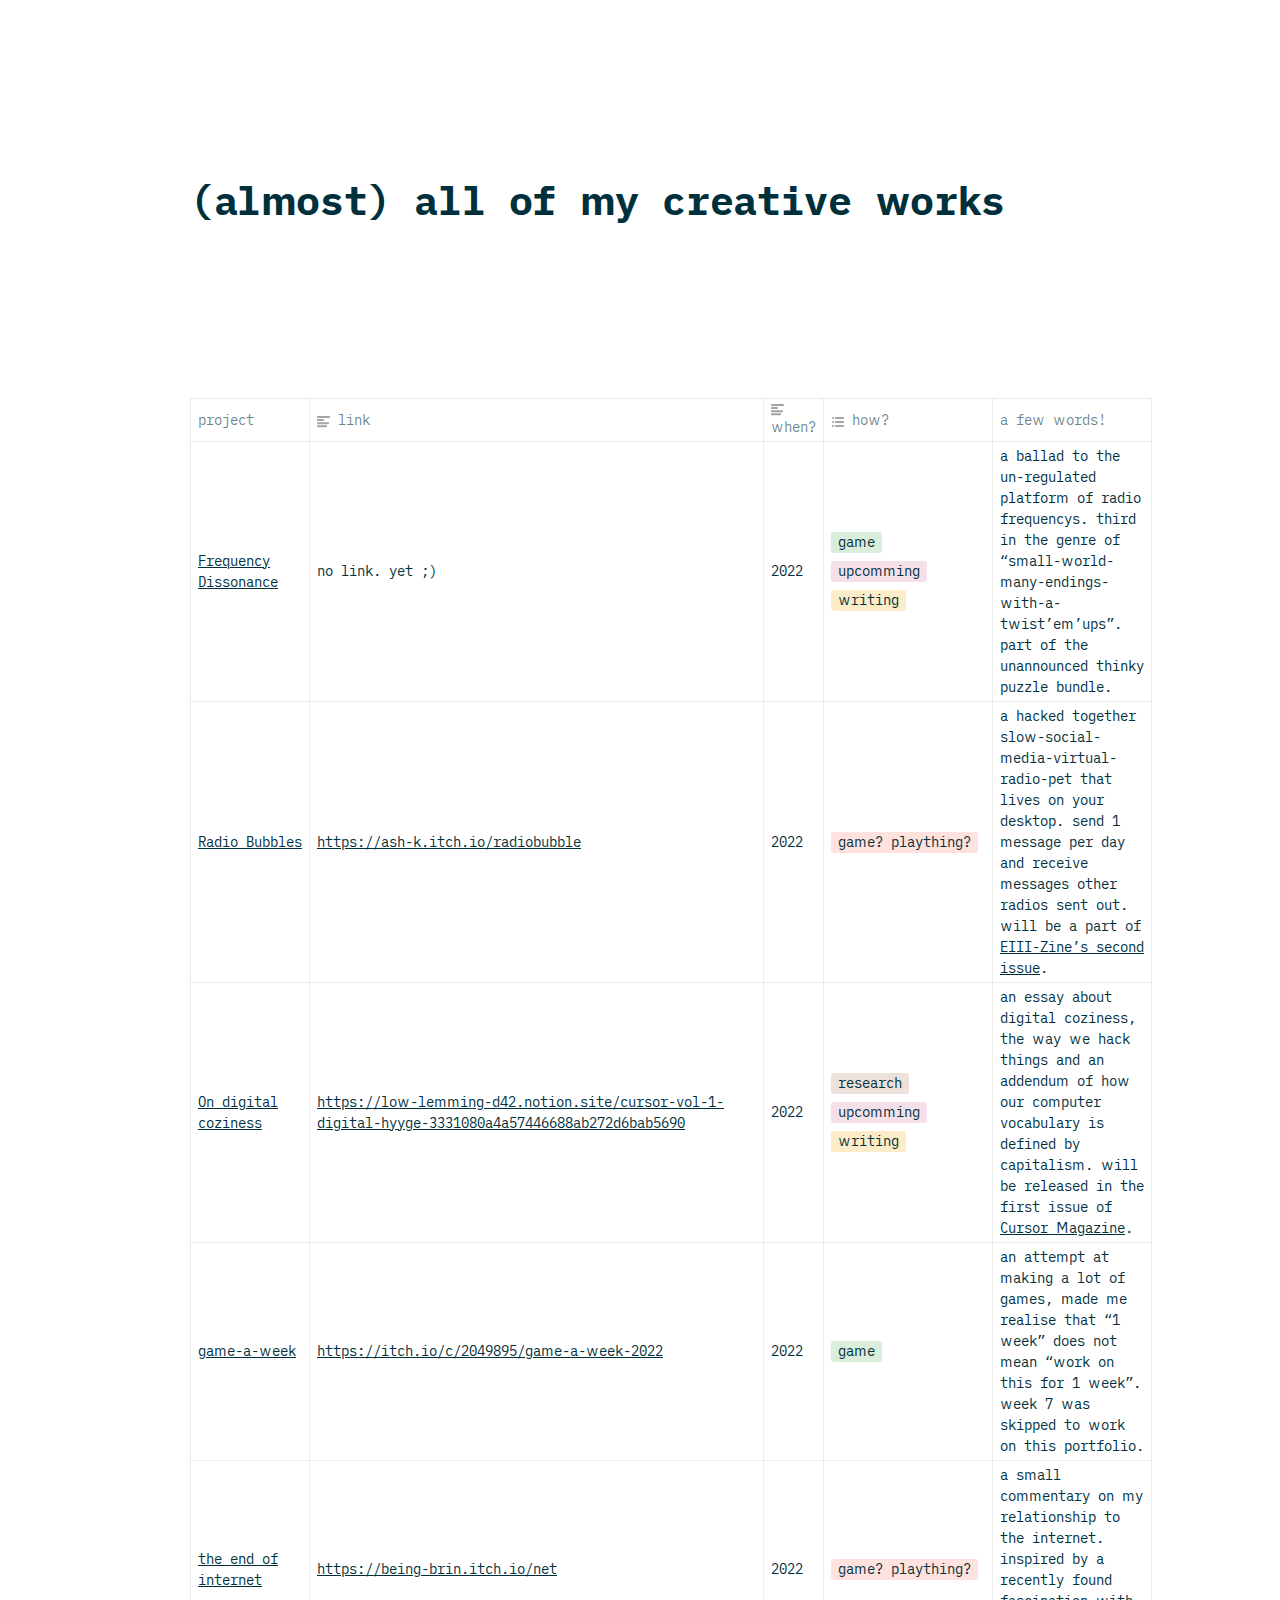
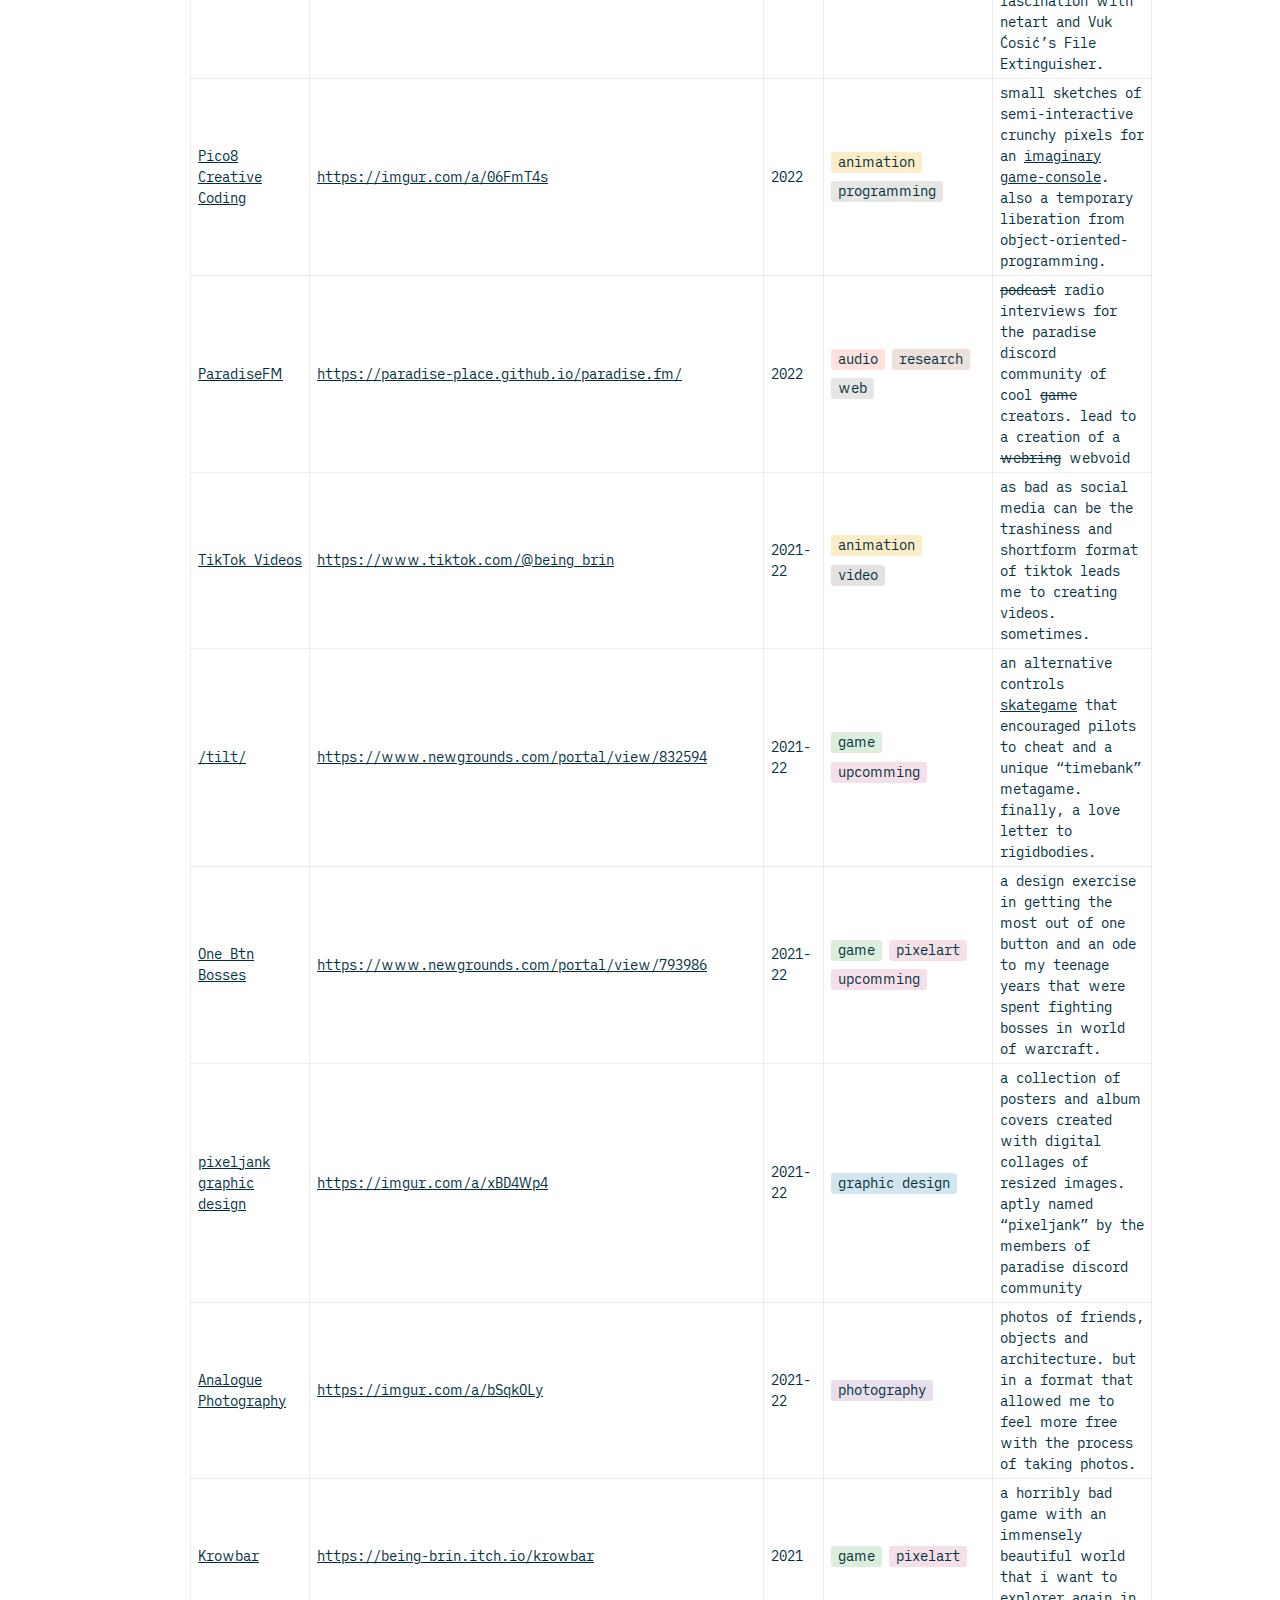
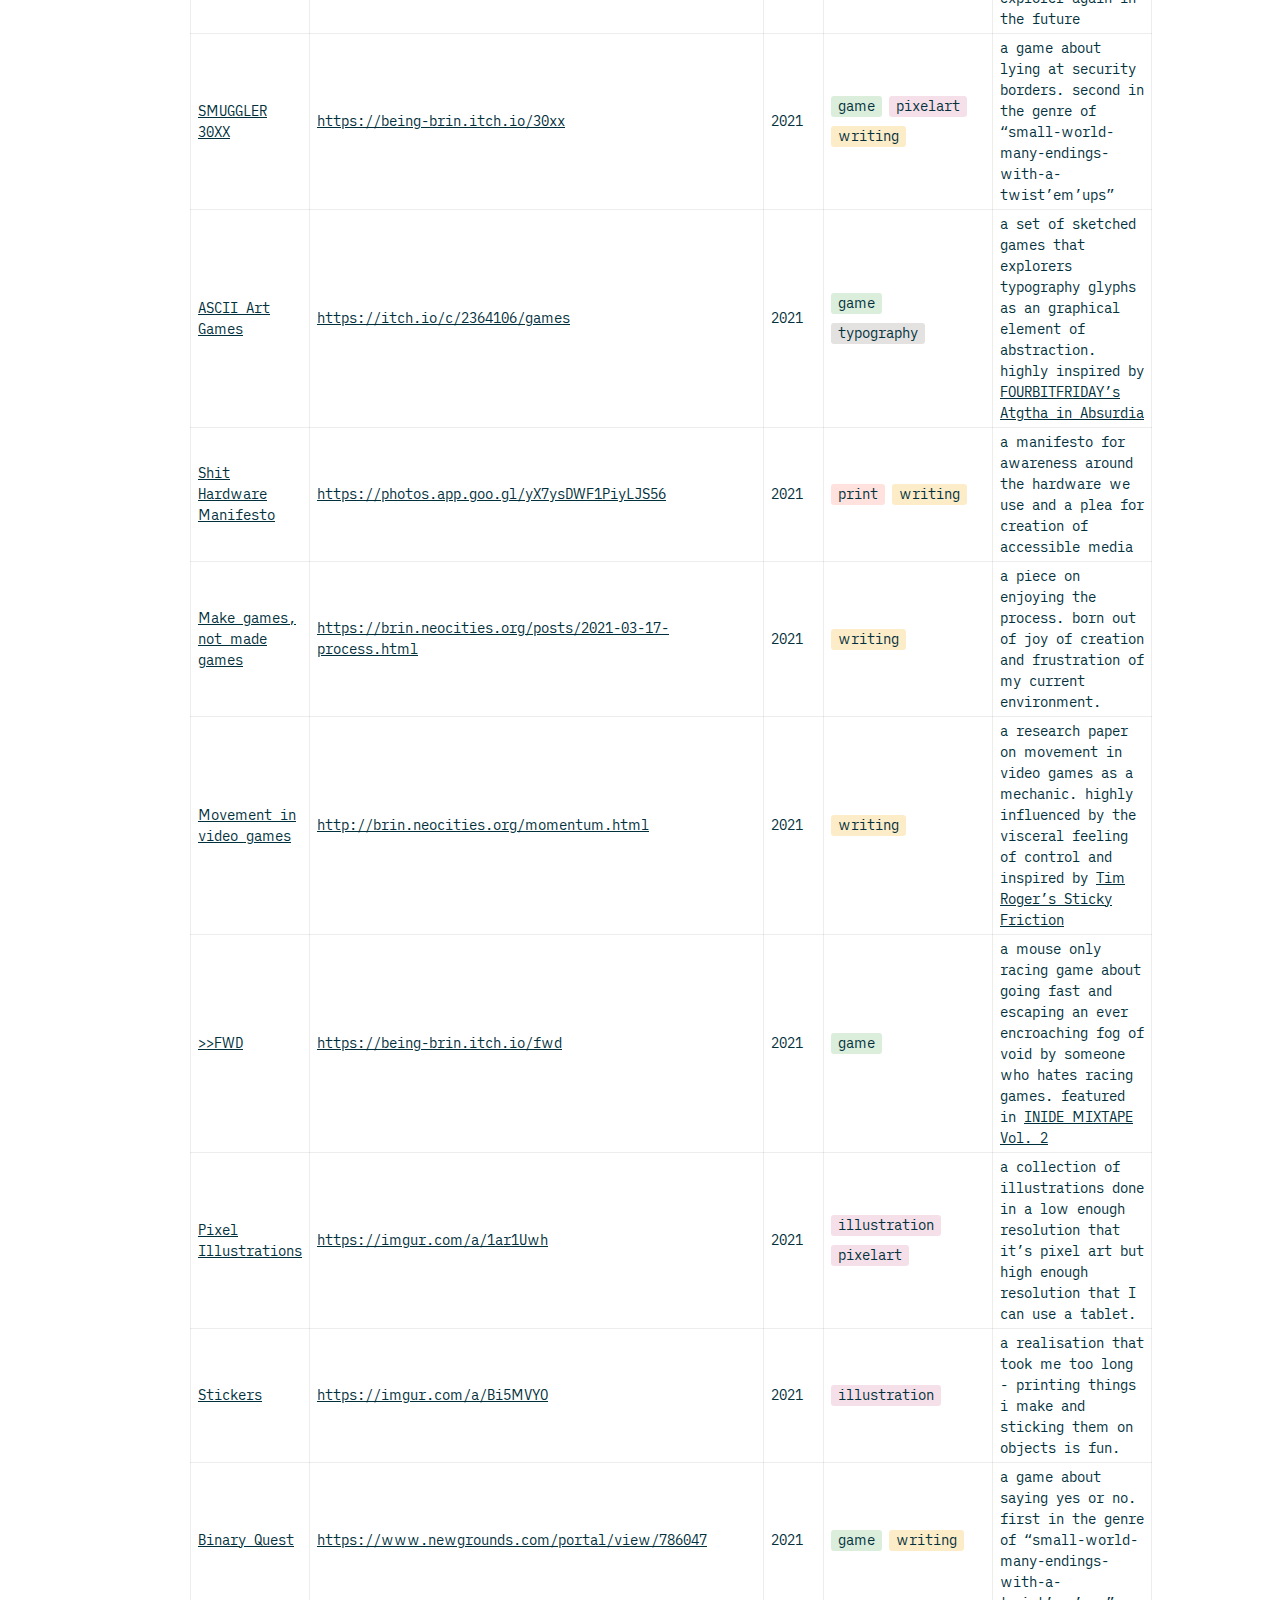
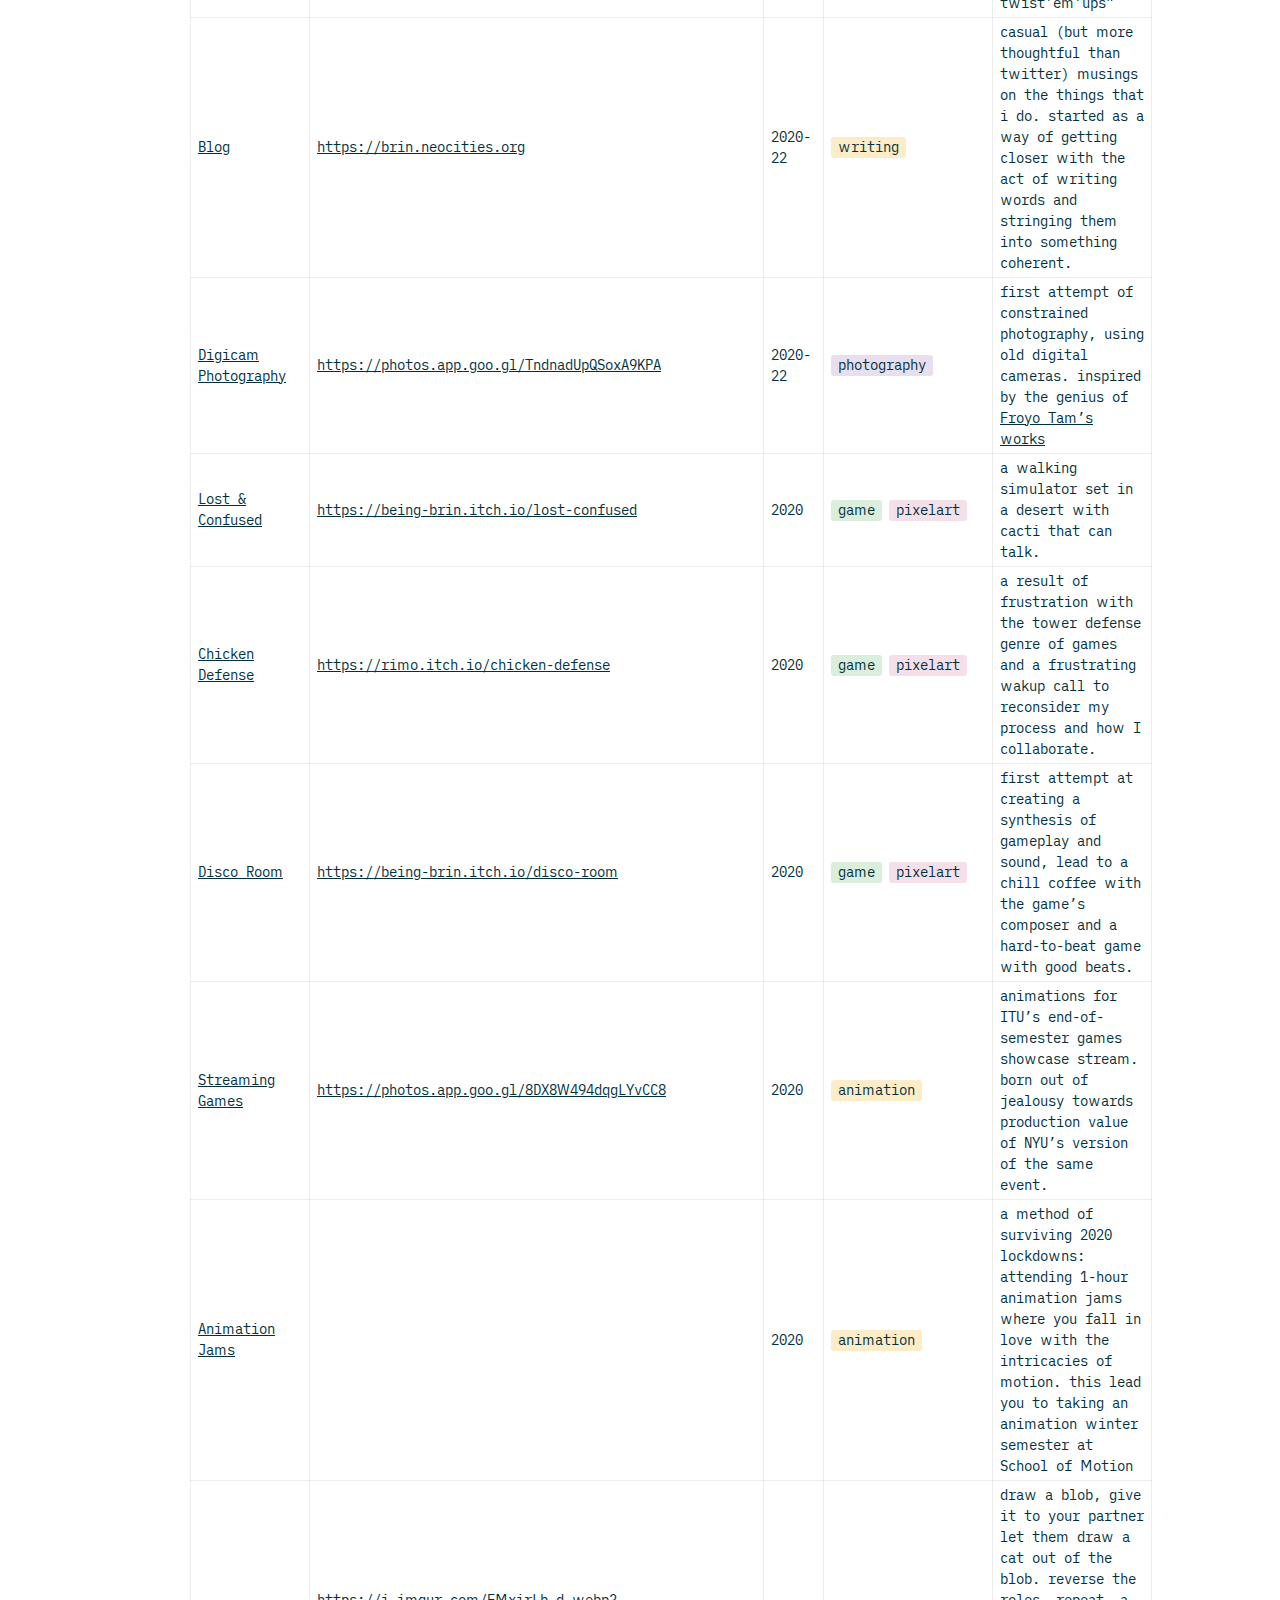
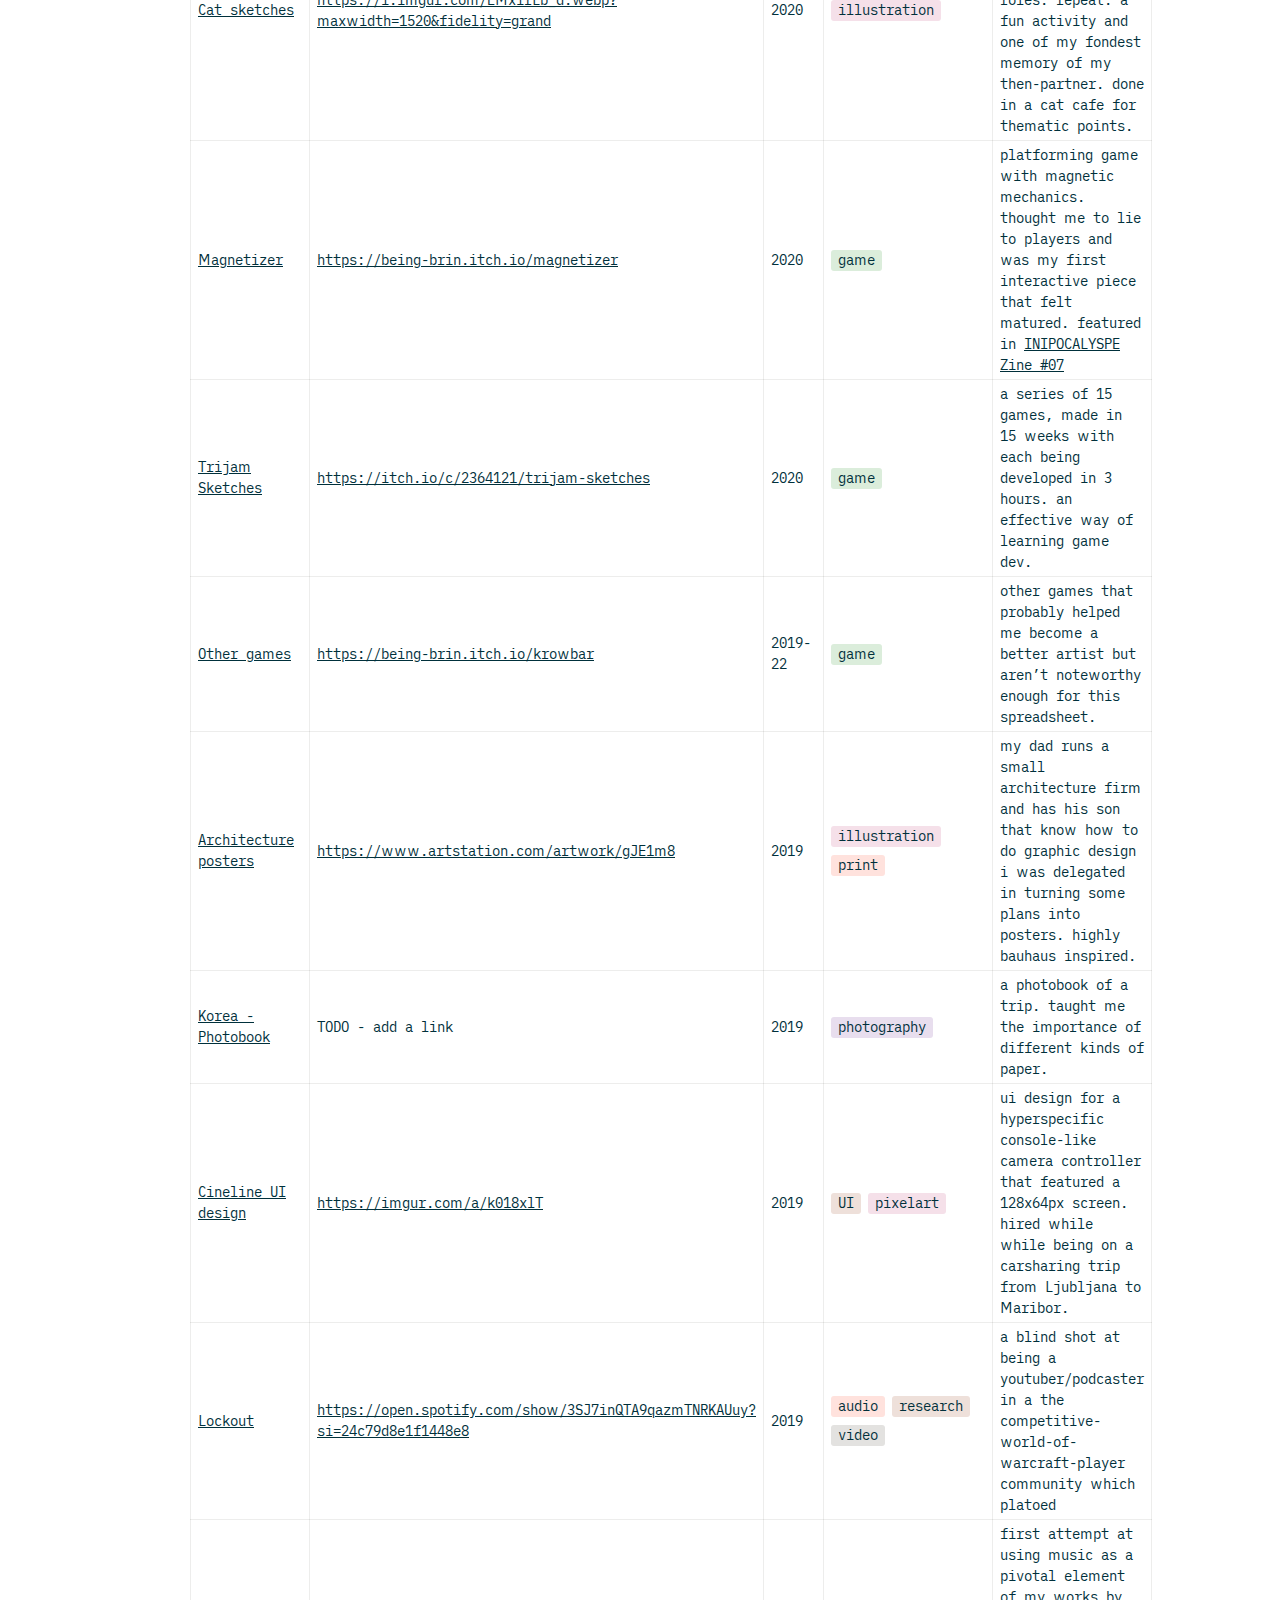
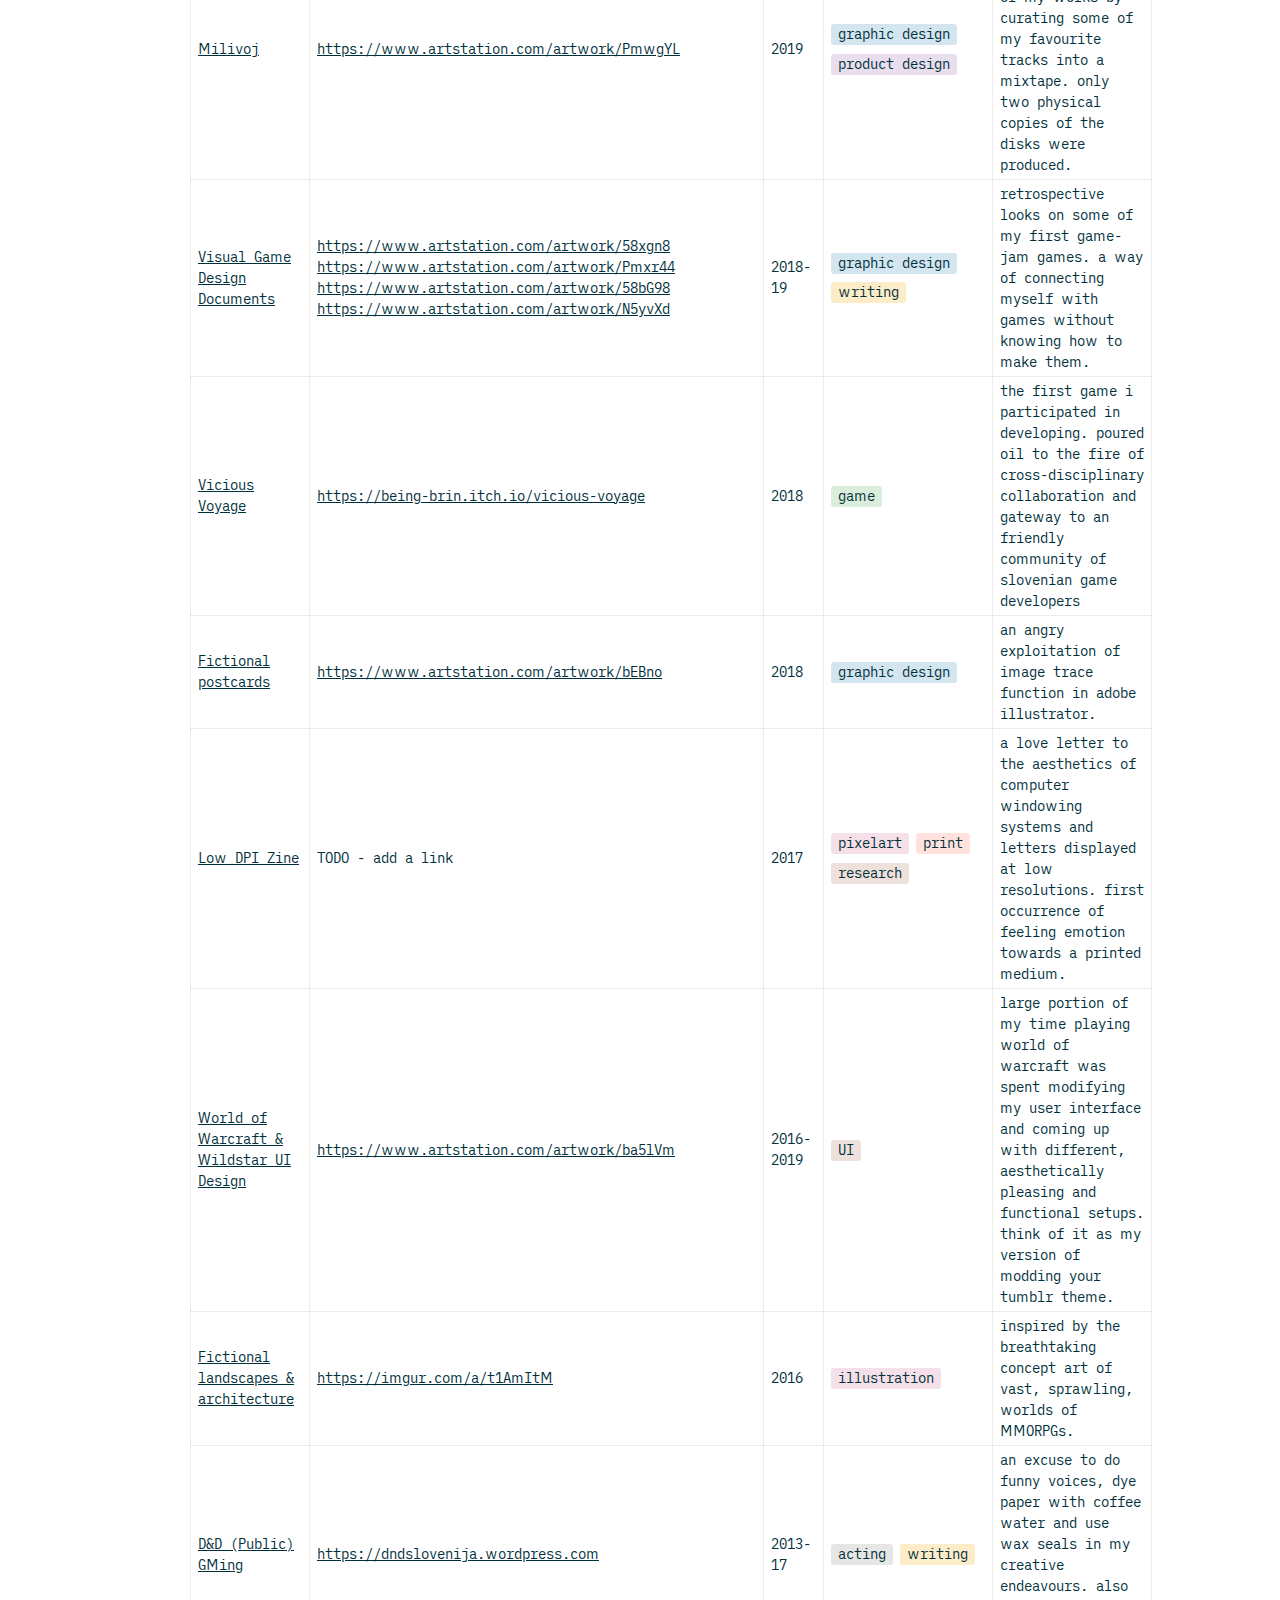
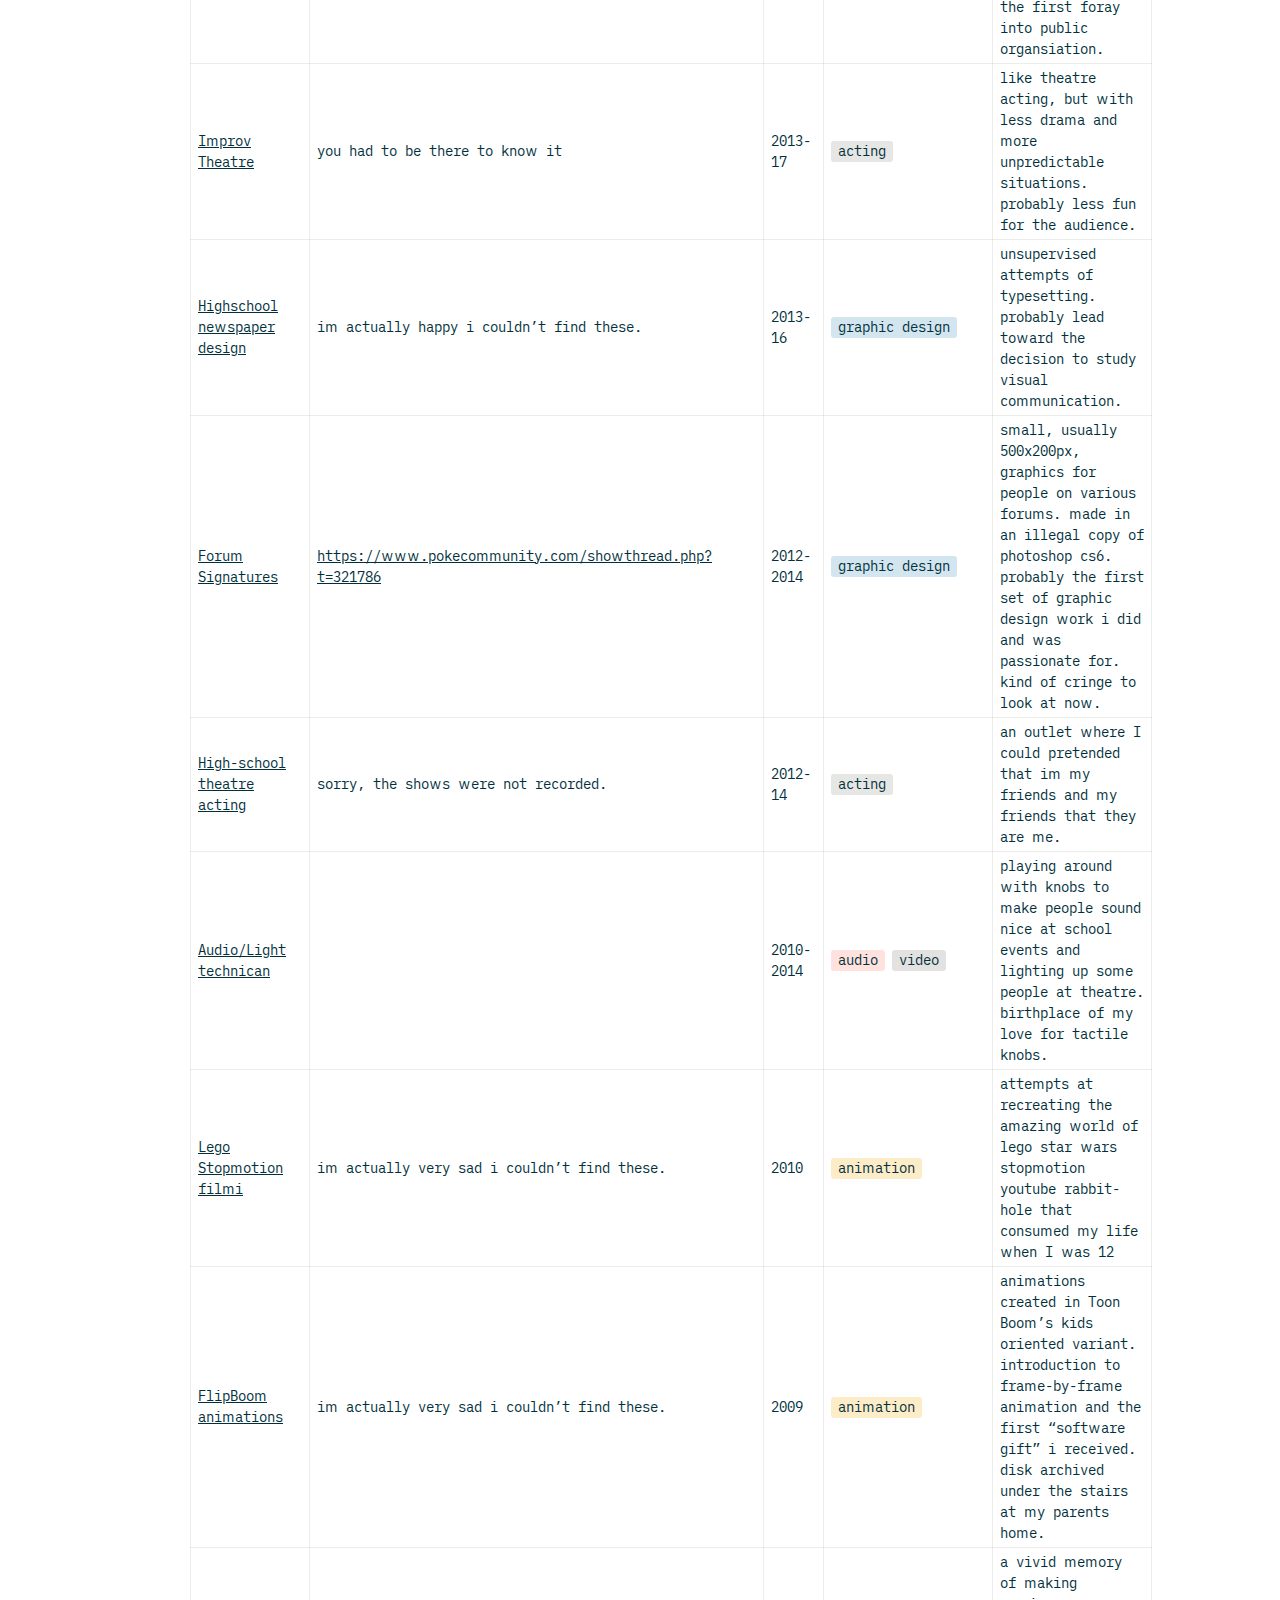
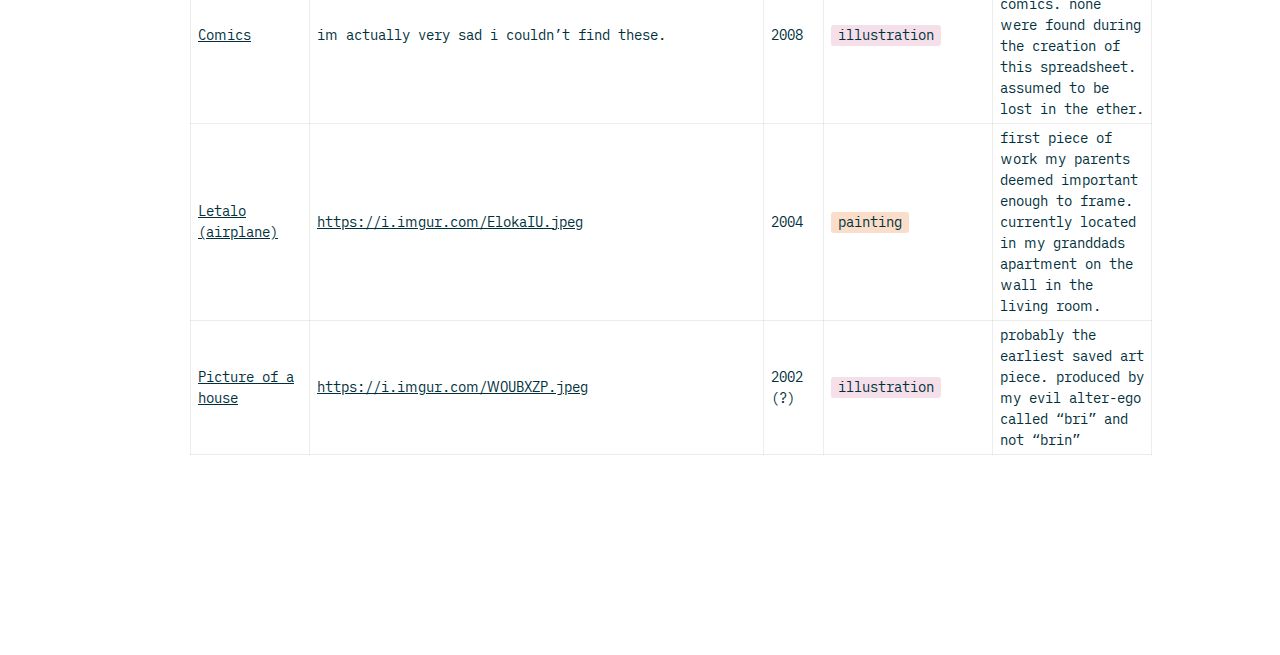
==== museum/all_works.html @ 26445138 "init" ====
<html>

	<head>
		<meta http-equiv="Content-Type" content="text/html; charset=utf-8" />
		<title>(almost) all of my creative works</title>
		<style>
			/* cspell:disable-file */
			/* webkit printing magic: print all background colors */
			@font-face {
				font-family: iaDuo;
				src: url(fonts/iAWriterDuoS-Regular.woff2);
				font-style: normal;
				font-weight: normal;
			}

			@font-face {
				font-family: iaDuo;
				src: url(fonts/iAWriterDuoS-Italic.woff2);
				font-style: italic;
				font-weight: normal;
			}

			@font-face {
				font-family: iaDuo;
				src: url(fonts/iAWriterDuoS-Bold.woff2);
				font-style: normal;
				font-weight: bold;
			}

			@font-face {
				font-family: iaDuo;
				src: url(fonts/iAWriterDuoS-BoldItalic.woff2);
				font-style: italic;
				font-weight: bold;
			}

			html {
				font-family: iaDuo, monospace;
				-webkit-print-color-adjust: exact;
			}

			* {
				box-sizing: border-box;
				-webkit-print-color-adjust: exact;
			}

			html,
			body {
				margin: 0;
				padding: 0;
			}

			@media only screen {
				body {
					margin: 2em auto;
					max-width: 900px;
					color: #00303b;
				}
			}

			body {
				line-height: 1.5;
				white-space: pre-wrap;
			}

			a,
			a.visited {
				color: inherit;
				text-decoration: underline;
			}

			.pdf-relative-link-path {
				font-size: 80%;
				color: #00303b;
				#
			}

			h1,
			h2,
			h3 {
				letter-spacing: -0.01em;
				line-height: 1.2;
				font-weight: 600;
				margin-bottom: 0;
			}

			.page-title {
				font-size: 2.5rem;
				font-weight: 700;
				margin-top: 0;
				margin-bottom: 0.75em;
			}

			h1 {
				font-size: 1.875rem;
				margin-top: 1.875rem;
			}

			h2 {
				font-size: 1.5rem;
				margin-top: 1.5rem;
			}

			h3 {
				font-size: 1.25rem;
				margin-top: 1.25rem;
			}

			.source {
				border: 1px solid #ddd;
				border-radius: 3px;
				padding: 1.5em;
				word-break: break-all;
			}

			.callout {
				border-radius: 3px;
				padding: 1rem;
			}

			figure {
				margin: 1.25em 0;
				page-break-inside: avoid;
			}

			figcaption {
				opacity: 0.5;
				font-size: 85%;
				margin-top: 0.5em;
			}

			mark {
				background-color: transparent;
			}

			.indented {
				padding-left: 1.5em;
			}

			hr {
				background: transparent;
				display: block;
				width: 100%;
				height: 1px;
				visibility: visible;
				border: none;
				border-bottom: 1px solid rgba(55, 53, 47, 0.09);
			}

			img {
				max-width: 100%;
			}

			@media only print {
				img {
					max-height: 100vh;
					object-fit: contain;
				}
			}

			@page {
				margin: 1in;
			}

			.collection-content {
				font-size: 0.875rem;
			}

			.column-list {
				display: flex;
				justify-content: space-between;
			}

			.column {
				padding: 0 1em;
			}

			.column:first-child {
				padding-left: 0;
			}

			.column:last-child {
				padding-right: 0;
			}

			.table_of_contents-item {
				display: block;
				font-size: 0.875rem;
				line-height: 1.3;
				padding: 0.125rem;
			}

			.table_of_contents-indent-1 {
				margin-left: 1.5rem;
			}

			.table_of_contents-indent-2 {
				margin-left: 3rem;
			}

			.table_of_contents-indent-3 {
				margin-left: 4.5rem;
			}

			.table_of_contents-link {
				text-decoration: none;
				opacity: 0.7;
				border-bottom: 1px solid rgba(55, 53, 47, 0.18);
			}

			table,
			th,
			td {
				border: 1px solid rgba(55, 53, 47, 0.09);
				border-collapse: collapse;
			}

			table {
				border-left: none;
				border-right: none;
			}

			th,
			td {
				font-weight: normal;
				padding: 0.25em 0.5em;
				line-height: 1.5;
				min-height: 1.5em;
				text-align: left;
			}

			th {
				color: #00303b99;
			}

			ol,
			ul {
				margin: 0;
				margin-block-start: 0.6em;
				margin-block-end: 0.6em;
			}

			li>ol:first-child,
			li>ul:first-child {
				margin-block-start: 0.6em;
			}

			ul>li {
				list-style: disc;
			}

			ul.to-do-list {
				text-indent: -1.7em;
			}

			ul.to-do-list>li {
				list-style: none;
			}

			.to-do-children-checked {
				text-decoration: line-through;
				opacity: 0.375;
			}

			ul.toggle>li {
				list-style: none;
			}

			ul {
				padding-inline-start: 1.7em;
			}

			ul>li {
				padding-left: 0.1em;
			}

			ol {
				padding-inline-start: 1.6em;
			}

			ol>li {
				padding-left: 0.2em;
			}

			.mono ol {
				padding-inline-start: 2em;
			}

			.mono ol>li {
				text-indent: -0.4em;
			}

			.toggle {
				padding-inline-start: 0em;
				list-style-type: none;
			}

			/* Indent toggle children */
			.toggle>li>details {
				padding-left: 1.7em;
			}

			.toggle>li>details>summary {
				margin-left: -1.1em;
			}

			.selected-value {
				display: inline-block;
				padding: 0 0.5em;
				background: rgba(206, 205, 202, 0.5);
				border-radius: 3px;
				margin-right: 0.5em;
				margin-top: 0.3em;
				margin-bottom: 0.3em;
				white-space: nowrap;
			}

			.collection-title {
				display: inline-block;
				margin-right: 1em;
			}

			.simple-table {
				margin-top: 1em;
				font-size: 0.875rem;
			}

			.simple-table-header {
				background: rgb(247, 246, 243);
				color: #00303b;

				font-weight: 500;
			}

			time {
				opacity: 0.5;
			}

			.icon {
				display: inline-block;
				max-width: 1.2em;
				max-height: 1.2em;
				text-decoration: none;
				vertical-align: text-bottom;
				margin-right: 0.5em;
			}

			img.icon {
				border-radius: 3px;
			}

			.user-icon {
				width: 1.5em;
				height: 1.5em;
				border-radius: 100%;
				margin-right: 0.5rem;
			}

			.user-icon-inner {
				font-size: 0.8em;
			}

			.text-icon {
				border: 1px solid #000;
				text-align: center;
			}

			.page-cover-image {
				display: block;
				object-fit: cover;
				width: 100%;
				max-height: 30vh;
			}

			.page-header-icon {
				font-size: 3rem;
				margin-bottom: 1rem;
			}

			.page-header-icon-with-cover {
				margin-top: -0.72em;
				margin-left: 0.07em;
			}

			.page-header-icon img {
				border-radius: 3px;
			}

			.link-to-page {
				margin: 1em 0;
				padding: 0;
				border: none;
				font-weight: 500;
			}

			p>.user {
				opacity: 0.5;
			}

			td>.user,
			td>time {
				white-space: nowrap;
			}

			input[type="checkbox"] {
				transform: scale(1.5);
				margin-right: 0.6em;
				vertical-align: middle;
			}

			p {
				margin-top: 0.5em;
				margin-bottom: 0.5em;
			}

			.image {
				border: none;
				margin: 1.5em 0;
				padding: 0;
				border-radius: 0;
				text-align: center;
			}

			.code,
			code {
				background: rgba(135, 131, 120, 0.15);
				border-radius: 3px;
				padding: 0.2em 0.4em;
				border-radius: 3px;
				font-size: 85%;
				tab-size: 2;
			}

			code {
				color: #eb5757;
			}

			.code {
				padding: 1.5em 1em;
			}

			.code-wrap {
				white-space: pre-wrap;
				word-break: break-all;
			}

			.code>code {
				background: none;
				padding: 0;
				font-size: 100%;
				color: inherit;
			}

			blockquote {
				font-size: 1.25em;
				margin: 1em 0;
				padding-left: 1em;
				border-left: 3px solid #00303b;

			}

			.bookmark {
				text-decoration: none;
				max-height: 8em;
				padding: 0;
				display: flex;
				width: 100%;
				align-items: stretch;
			}

			.bookmark-title {
				font-size: 0.85em;
				overflow: hidden;
				text-overflow: ellipsis;
				height: 1.75em;
				white-space: nowrap;
			}

			.bookmark-text {
				display: flex;
				flex-direction: column;
			}

			.bookmark-info {
				flex: 4 1 180px;
				padding: 12px 14px 14px;
				display: flex;
				flex-direction: column;
				justify-content: space-between;
			}

			.bookmark-image {
				width: 33%;
				flex: 1 1 180px;
				display: block;
				position: relative;
				object-fit: cover;
				border-radius: 1px;
			}

			.bookmark-description {
				color: #00303b99;
				font-size: 0.75em;
				overflow: hidden;
				max-height: 4.5em;
				word-break: break-word;
			}

			.bookmark-href {
				font-size: 0.75em;
				margin-top: 0.25em;
			}


			.highlight-default {
				color: rgba(55, 53, 47, 1);
			}

			.highlight-gray {
				color: rgba(120, 119, 116, 1);
				fill: rgba(120, 119, 116, 1);
			}

			.highlight-brown {
				color: rgba(159, 107, 83, 1);
				fill: rgba(159, 107, 83, 1);
			}

			.highlight-orange {
				color: rgba(217, 115, 13, 1);
				fill: rgba(217, 115, 13, 1);
			}

			.highlight-yellow {
				color: rgba(203, 145, 47, 1);
				fill: rgba(203, 145, 47, 1);
			}

			.highlight-teal {
				color: rgba(68, 131, 97, 1);
				fill: rgba(68, 131, 97, 1);
			}

			.highlight-blue {
				color: rgba(51, 126, 169, 1);
				fill: rgba(51, 126, 169, 1);
			}

			.highlight-purple {
				color: rgba(144, 101, 176, 1);
				fill: rgba(144, 101, 176, 1);
			}

			.highlight-pink {
				color: rgba(193, 76, 138, 1);
				fill: rgba(193, 76, 138, 1);
			}

			.highlight-red {
				color: rgba(212, 76, 71, 1);
				fill: rgba(212, 76, 71, 1);
			}

			.highlight-gray_background {
				background: rgba(241, 241, 239, 1);
			}

			.highlight-brown_background {
				background: rgba(244, 238, 238, 1);
			}

			.highlight-orange_background {
				background: rgba(251, 236, 221, 1);
			}

			.highlight-yellow_background {
				background: rgba(251, 243, 219, 1);
			}

			.highlight-teal_background {
				background: rgba(237, 243, 236, 1);
			}

			.highlight-blue_background {
				background: rgba(231, 243, 248, 1);
			}

			.highlight-purple_background {
				background: rgba(244, 240, 247, 0.8);
			}

			.highlight-pink_background {
				background: rgba(249, 238, 243, 0.8);
			}

			.highlight-red_background {
				background: rgba(253, 235, 236, 1);
			}

			.block-color-default {
				color: inherit;
				fill: inherit;
			}

			.block-color-gray {
				color: rgba(120, 119, 116, 1);
				fill: rgba(120, 119, 116, 1);
			}

			.block-color-brown {
				color: rgba(159, 107, 83, 1);
				fill: rgba(159, 107, 83, 1);
			}

			.block-color-orange {
				color: rgba(217, 115, 13, 1);
				fill: rgba(217, 115, 13, 1);
			}

			.block-color-yellow {
				color: rgba(203, 145, 47, 1);
				fill: rgba(203, 145, 47, 1);
			}

			.block-color-teal {
				color: rgba(68, 131, 97, 1);
				fill: rgba(68, 131, 97, 1);
			}

			.block-color-blue {
				color: rgba(51, 126, 169, 1);
				fill: rgba(51, 126, 169, 1);
			}

			.block-color-purple {
				color: rgba(144, 101, 176, 1);
				fill: rgba(144, 101, 176, 1);
			}

			.block-color-pink {
				color: rgba(193, 76, 138, 1);
				fill: rgba(193, 76, 138, 1);
			}

			.block-color-red {
				color: rgba(212, 76, 71, 1);
				fill: rgba(212, 76, 71, 1);
			}

			.block-color-gray_background {
				background: rgba(241, 241, 239, 1);
			}

			.block-color-brown_background {
				background: rgba(244, 238, 238, 1);
			}

			.block-color-orange_background {
				background: rgba(251, 236, 221, 1);
			}

			.block-color-yellow_background {
				background: rgba(251, 243, 219, 1);
			}

			.block-color-teal_background {
				background: rgba(237, 243, 236, 1);
			}

			.block-color-blue_background {
				background: rgba(231, 243, 248, 1);
			}

			.block-color-purple_background {
				background: rgba(244, 240, 247, 0.8);
			}

			.block-color-pink_background {
				background: rgba(249, 238, 243, 0.8);
			}

			.block-color-red_background {
				background: rgba(253, 235, 236, 1);
			}

			.select-value-color-pink {
				background-color: rgba(245, 224, 233, 1);
			}

			.select-value-color-purple {
				background-color: rgba(232, 222, 238, 1);
			}

			.select-value-color-green {
				background-color: rgba(219, 237, 219, 1);
			}

			.select-value-color-gray {
				background-color: rgba(227, 226, 224, 1);
			}

			.select-value-color-opaquegray {
				background-color: rgba(255, 255, 255, 0.0375);
			}

			.select-value-color-orange {
				background-color: rgba(250, 222, 201, 1);
			}

			.select-value-color-brown {
				background-color: rgba(238, 224, 218, 1);
			}

			.select-value-color-red {
				background-color: rgba(255, 226, 221, 1);
			}

			.select-value-color-yellow {
				background-color: rgba(253, 236, 200, 1);
			}

			.select-value-color-blue {
				background-color: rgba(211, 229, 239, 1);
			}

			.checkbox {
				display: inline-flex;
				vertical-align: text-bottom;
				width: 16;
				height: 16;
				background-size: 16px;
				margin-left: 2px;
				margin-right: 5px;
			}

			.checkbox-on {
				background-image: url("data:image/svg+xml;charset=UTF-8,%3Csvg%20width%3D%2216%22%20height%3D%2216%22%20viewBox%3D%220%200%2016%2016%22%20fill%3D%22none%22%20xmlns%3D%22http%3A%2F%2Fwww.w3.org%2F2000%2Fsvg%22%3E%0A%3Crect%20width%3D%2216%22%20height%3D%2216%22%20fill%3D%22%2358A9D7%22%2F%3E%0A%3Cpath%20d%3D%22M6.71429%2012.2852L14%204.9995L12.7143%203.71436L6.71429%209.71378L3.28571%206.2831L2%207.57092L6.71429%2012.2852Z%22%20fill%3D%22white%22%2F%3E%0A%3C%2Fsvg%3E");
			}

			.checkbox-off {
				background-image: url("data:image/svg+xml;charset=UTF-8,%3Csvg%20width%3D%2216%22%20height%3D%2216%22%20viewBox%3D%220%200%2016%2016%22%20fill%3D%22none%22%20xmlns%3D%22http%3A%2F%2Fwww.w3.org%2F2000%2Fsvg%22%3E%0A%3Crect%20x%3D%220.75%22%20y%3D%220.75%22%20width%3D%2214.5%22%20height%3D%2214.5%22%20fill%3D%22white%22%20stroke%3D%22%2336352F%22%20stroke-width%3D%221.5%22%2F%3E%0A%3C%2Fsvg%3E");
			}
		</style>
	</head>

	<body>
		<article id="5834cf24-3930-4efa-84cb-8022264fcced" class="page sans">
			<header>
				<h1 class="page-title">(almost) all of my creative works</h1>
			</header>
			<div class="page-body">
				<table class="collection-content">
					<thead>
						<tr>
							<th>project</th>
							<th><span class="icon property-icon"><svg viewBox="0 0 14 14"
										style="width:14px;height:14px;display:block;fill:rgba(55, 53, 47, 0.45);flex-shrink:0;-webkit-backface-visibility:hidden"
										class="typesText">
										<path
											d="M7,4.56818 C7,4.29204 6.77614,4.06818 6.5,4.06818 L0.5,4.06818 C0.223858,4.06818 0,4.29204 0,4.56818 L0,5.61364 C0,5.88978 0.223858,6.11364 0.5,6.11364 L6.5,6.11364 C6.77614,6.11364 7,5.88978 7,5.61364 L7,4.56818 Z M0.5,1 C0.223858,1 0,1.223858 0,1.5 L0,2.54545 C0,2.8216 0.223858,3.04545 0.5,3.04545 L12.5,3.04545 C12.7761,3.04545 13,2.8216 13,2.54545 L13,1.5 C13,1.223858 12.7761,1 12.5,1 L0.5,1 Z M0,8.68182 C0,8.95796 0.223858,9.18182 0.5,9.18182 L11.5,9.18182 C11.7761,9.18182 12,8.95796 12,8.68182 L12,7.63636 C12,7.36022 11.7761,7.13636 11.5,7.13636 L0.5,7.13636 C0.223858,7.13636 0,7.36022 0,7.63636 L0,8.68182 Z M0,11.75 C0,12.0261 0.223858,12.25 0.5,12.25 L9.5,12.25 C9.77614,12.25 10,12.0261 10,11.75 L10,10.70455 C10,10.4284 9.77614,10.20455 9.5,10.20455 L0.5,10.20455 C0.223858,10.20455 0,10.4284 0,10.70455 L0,11.75 Z">
										</path>
									</svg></span>link</th>
							<th><span class="icon property-icon"><svg viewBox="0 0 14 14"
										style="width:14px;height:14px;display:block;fill:rgba(55, 53, 47, 0.45);flex-shrink:0;-webkit-backface-visibility:hidden"
										class="typesText">
										<path
											d="M7,4.56818 C7,4.29204 6.77614,4.06818 6.5,4.06818 L0.5,4.06818 C0.223858,4.06818 0,4.29204 0,4.56818 L0,5.61364 C0,5.88978 0.223858,6.11364 0.5,6.11364 L6.5,6.11364 C6.77614,6.11364 7,5.88978 7,5.61364 L7,4.56818 Z M0.5,1 C0.223858,1 0,1.223858 0,1.5 L0,2.54545 C0,2.8216 0.223858,3.04545 0.5,3.04545 L12.5,3.04545 C12.7761,3.04545 13,2.8216 13,2.54545 L13,1.5 C13,1.223858 12.7761,1 12.5,1 L0.5,1 Z M0,8.68182 C0,8.95796 0.223858,9.18182 0.5,9.18182 L11.5,9.18182 C11.7761,9.18182 12,8.95796 12,8.68182 L12,7.63636 C12,7.36022 11.7761,7.13636 11.5,7.13636 L0.5,7.13636 C0.223858,7.13636 0,7.36022 0,7.63636 L0,8.68182 Z M0,11.75 C0,12.0261 0.223858,12.25 0.5,12.25 L9.5,12.25 C9.77614,12.25 10,12.0261 10,11.75 L10,10.70455 C10,10.4284 9.77614,10.20455 9.5,10.20455 L0.5,10.20455 C0.223858,10.20455 0,10.4284 0,10.70455 L0,11.75 Z">
										</path>
									</svg></span>when?</th>
							<th><span class="icon property-icon"><svg viewBox="0 0 14 14"
										style="width:14px;height:14px;display:block;fill:rgba(55, 53, 47, 0.45);flex-shrink:0;-webkit-backface-visibility:hidden"
										class="typesMultipleSelect">
										<path
											d="M4,3 C4,2.447715 4.447715,2 5,2 L12,2 C12.5523,2 13,2.447716 13,3 C13,3.55228 12.5523,4 12,4 L5,4 C4.447715,4 4,3.55228 4,3 Z M4,7 C4,6.447715 4.447715,6 5,6 L12,6 C12.5523,6 13,6.447716 13,7 C13,7.55228 12.5523,8 12,8 L5,8 C4.447715,8 4,7.55228 4,7 Z M4,11 C4,10.447715 4.447715,10 5,10 L12,10 C12.5523,10 13,10.447716 13,11 C13,11.55228 12.5523,12 12,12 L5,12 C4.447715,12 4,11.55228 4,11 Z M2,4 C1.44771525,4 1,3.55228475 1,3 C1,2.44771525 1.44771525,2 2,2 C2.55228475,2 3,2.44771525 3,3 C3,3.55228475 2.55228475,4 2,4 Z M2,8 C1.44771525,8 1,7.55228475 1,7 C1,6.44771525 1.44771525,6 2,6 C2.55228475,6 3,6.44771525 3,7 C3,7.55228475 2.55228475,8 2,8 Z M2,12 C1.44771525,12 1,11.5522847 1,11 C1,10.4477153 1.44771525,10 2,10 C2.55228475,10 3,10.4477153 3,11 C3,11.5522847 2.55228475,12 2,12 Z">
										</path>
									</svg></span>how?</th>
							<th width=></span>a few words!</th>
						</tr>
					</thead>
					<tbody>
						<tr id="b622e005-fbd9-41c1-a680-306bad21bcc8">
							<td class="cell-title"><a
									href="https://www.notion.so/Frequency-Dissonance-b622e005fbd941c1a680306bad21bcc8">Frequency
									Dissonance</a></td>
							<td class="cell-Eq]h">no link. yet ;)</td>
							<td class="cell-Z`xQ">2022</td>
							<td class="cell-fhtm"><span class="selected-value select-value-color-green">game</span><span
									class="selected-value select-value-color-pink">upcomming</span><span
									class="selected-value select-value-color-yellow">writing</span></td>
							<td class="cell-SG}=">a ballad to the un-regulated platform of radio frequencys. third in
								the genre of “small-world-many-endings-with-a-twist’em’ups”. part of the unannounced
								thinky puzzle bundle.</td>
						</tr>
						<tr id="205813cf-b8a2-462e-b263-97e60d674a26">
							<td class="cell-title"><a
									href="https://www.notion.so/Radio-Bubbles-205813cfb8a2462eb26397e60d674a26">Radio
									Bubbles</a></td>
							<td class="cell-Eq]h"><a
									href="https://ash-k.itch.io/radiobubble">https://ash-k.itch.io/radiobubble</a></td>
							<td class="cell-Z`xQ">2022</td>
							<td class="cell-fhtm"><span class="selected-value select-value-color-red">game?
									plaything?</span></td>
							<td class="cell-SG}=">a hacked together slow-social-media-virtual-radio-pet that lives on
								your desktop. send 1 message per day and receive messages other radios sent out. will be
								a part of <a href="https://eiii-zine.nl">EIII-Zine’s second issue</a>.</td>
						</tr>
						<tr id="9bf05500-8447-4b03-a284-6f7a5fb21e47">
							<td class="cell-title"><a
									href="https://www.notion.so/On-digital-coziness-9bf0550084474b03a2846f7a5fb21e47">On
									digital coziness</a></td>
							<td class="cell-Eq]h"><a
									href="https://www.notion.so/cursor-vol-1-digital-hyyge-3331080a4a57446688ab272d6bab5690">https://low-lemming-d42.notion.site/cursor-vol-1-digital-hyyge-3331080a4a57446688ab272d6bab5690</a>
							</td>
							<td class="cell-Z`xQ">2022</td>
							<td class="cell-fhtm"><span
									class="selected-value select-value-color-brown">research</span><span
									class="selected-value select-value-color-pink">upcomming</span><span
									class="selected-value select-value-color-yellow">writing</span></td>
							<td class="cell-SG}=">an essay about digital coziness, the way we hack things and an
								addendum of how our computer vocabulary is defined by capitalism. will be released in
								the first issue of <a href="https://cursormag.cargo.site">Cursor Magazine</a>.</td>
						</tr>
						<tr id="812c3ffa-d4ed-49f0-8c50-9e7430fff632">
							<td class="cell-title"><a
									href="https://www.notion.so/game-a-week-812c3ffad4ed49f08c509e7430fff632">game-a-week</a>
							</td>
							<td class="cell-Eq]h"><a
									href="https://itch.io/c/2049895/game-a-week-2022">https://itch.io/c/2049895/game-a-week-2022</a>
							</td>
							<td class="cell-Z`xQ">2022</td>
							<td class="cell-fhtm"><span class="selected-value select-value-color-green">game</span></td>
							<td class="cell-SG}=">an attempt at making a lot of games, made me realise that “1 week”
								does not mean “work on this for 1 week”. week 7 was skipped to work on this portfolio.
							</td>
						</tr>
						<tr id="db32fb28-e0bf-4a30-93e0-b401eae6c76d">
							<td class="cell-title"><a
									href="https://www.notion.so/the-end-of-internet-db32fb28e0bf4a3093e0b401eae6c76d">the
									end of internet</a></td>
							<td class="cell-Eq]h"><a
									href="https://being-brin.itch.io/net">https://being-brin.itch.io/net</a></td>
							<td class="cell-Z`xQ">2022</td>
							<td class="cell-fhtm"><span class="selected-value select-value-color-red">game?
									plaything?</span></td>
							<td class="cell-SG}=">a small commentary on my relationship to the internet. inspired by a
								recently found fascination with netart and Vuk Ćosić’s File Extinguisher. </td>
						</tr>
						<tr id="77baab00-df7d-43b4-9fba-271528016524">
							<td class="cell-title"><a
									href="https://www.notion.so/Pico8-Creative-Coding-77baab00df7d43b49fba271528016524">Pico8
									Creative Coding</a></td>
							<td class="cell-Eq]h"><a href="https://imgur.com/a/06FmT4s">https://imgur.com/a/06FmT4s</a>
							</td>
							<td class="cell-Z`xQ">2022</td>
							<td class="cell-fhtm"><span
									class="selected-value select-value-color-yellow">animation</span><span
									class="selected-value select-value-color-default">programming</span></td>
							<td class="cell-SG}=">small sketches of semi-interactive crunchy pixels for an <a
									href="https://www.lexaloffle.com/pico-8.php">imaginary game-console</a>. also a
								temporary liberation from object-oriented-programming.</td>
						</tr>
						<tr id="4f8663a6-b6f5-4d8e-a920-0bf074d64596">
							<td class="cell-title"><a
									href="https://www.notion.so/ParadiseFM-4f8663a6b6f54d8ea9200bf074d64596">ParadiseFM</a>
							</td>
							<td class="cell-Eq]h"><a
									href="https://paradise-place.github.io/paradise.fm/">https://paradise-place.github.io/paradise.fm/</a>
							</td>
							<td class="cell-Z`xQ">2022</td>
							<td class="cell-fhtm"><span class="selected-value select-value-color-red">audio</span><span
									class="selected-value select-value-color-brown">research</span><span
									class="selected-value select-value-color-default">web</span></td>
							<td class="cell-SG}="><del>podcast</del> radio interviews for the paradise discord community
								of cool <del>game</del> creators. lead to a creation of a <del>webring</del> webvoid
							</td>
						</tr>
						<tr id="911bf529-be6c-4bbb-9c06-c5ddeef75ff9">
							<td class="cell-title"><a
									href="https://www.notion.so/TikTok-Videos-911bf529be6c4bbb9c06c5ddeef75ff9">TikTok
									Videos</a></td>
							<td class="cell-Eq]h"><a
									href="https://www.tiktok.com/@being_brin">https://www.tiktok.com/@being_brin</a>
							</td>
							<td class="cell-Z`xQ">2021-22</td>
							<td class="cell-fhtm"><span
									class="selected-value select-value-color-yellow">animation</span><span
									class="selected-value select-value-color-gray">video</span></td>
							<td class="cell-SG}=">as bad as social media can be the trashiness and shortform format of
								tiktok leads me to creating videos. sometimes.</td>
						</tr>
						<tr id="3b988364-b489-4773-883c-5a09d43b8f68">
							<td class="cell-title"><a
									href="https://www.notion.so/tilt-3b988364b4894773883c5a09d43b8f68">/tilt/</a></td>
							<td class="cell-Eq]h"><a
									href="https://www.newgrounds.com/portal/view/832594">https://www.newgrounds.com/portal/view/832594</a>
							</td>
							<td class="cell-Z`xQ">2021-22</td>
							<td class="cell-fhtm"><span class="selected-value select-value-color-green">game</span><span
									class="selected-value select-value-color-pink">upcomming</span></td>
							<td class="cell-SG}=">an alternative controls <a
									href="https://mut.media/skategames/">skategame</a> that encouraged pilots to cheat
								and a unique “timebank” metagame. finally, a love letter to rigidbodies.</td>
						</tr>
						<tr id="751199e4-7d56-4229-a4e0-cb84181e4e88">
							<td class="cell-title"><a
									href="https://www.notion.so/One-Btn-Bosses-751199e47d564229a4e0cb84181e4e88">One Btn
									Bosses</a></td>
							<td class="cell-Eq]h"><a
									href="https://www.newgrounds.com/portal/view/793986">https://www.newgrounds.com/portal/view/793986</a>
							</td>
							<td class="cell-Z`xQ">2021-22</td>
							<td class="cell-fhtm"><span class="selected-value select-value-color-green">game</span><span
									class="selected-value select-value-color-pink">pixelart</span><span
									class="selected-value select-value-color-pink">upcomming</span></td>
							<td class="cell-SG}=">a design exercise in getting the most out of one button and an ode to
								my teenage years that were spent fighting bosses in world of warcraft. </td>
						</tr>
						<tr id="e9b57518-50a7-4edb-b8ee-b80c39df90c5">
							<td class="cell-title"><a
									href="https://www.notion.so/pixeljank-graphic-design-e9b5751850a74edbb8eeb80c39df90c5">pixeljank
									graphic design</a></td>
							<td class="cell-Eq]h"><a href="https://imgur.com/a/xBD4Wp4">https://imgur.com/a/xBD4Wp4</a>
							</td>
							<td class="cell-Z`xQ">2021-22</td>
							<td class="cell-fhtm"><span class="selected-value select-value-color-blue">graphic
									design</span></td>
							<td class="cell-SG}=">a collection of posters and album covers created with digital collages
								of resized images. aptly named “pixeljank” by the members of paradise discord community
							</td>
						</tr>
						<tr id="14e77a22-27ec-4a37-bfe9-838acd30c15d">
							<td class="cell-title"><a
									href="https://www.notion.so/Analogue-Photography-14e77a2227ec4a37bfe9838acd30c15d">Analogue
									Photography</a></td>
							<td class="cell-Eq]h"><a href="https://imgur.com/a/bSqkOLy">https://imgur.com/a/bSqkOLy</a>
							</td>
							<td class="cell-Z`xQ">2021-22</td>
							<td class="cell-fhtm"><span
									class="selected-value select-value-color-purple">photography</span></td>
							<td class="cell-SG}=">photos of friends, objects and architecture. but in a format that
								allowed me to feel more free with the process of taking photos.</td>
						</tr>
						<tr id="13e58b23-e38c-4a18-b0d7-58248298c2ec">
							<td class="cell-title"><a
									href="https://www.notion.so/Krowbar-13e58b23e38c4a18b0d758248298c2ec">Krowbar</a>
							</td>
							<td class="cell-Eq]h"><a
									href="https://being-brin.itch.io/krowbar">https://being-brin.itch.io/krowbar</a>
							</td>
							<td class="cell-Z`xQ">2021</td>
							<td class="cell-fhtm"><span class="selected-value select-value-color-green">game</span><span
									class="selected-value select-value-color-pink">pixelart</span></td>
							<td class="cell-SG}=">a horribly bad game with an immensely beautiful world that i want to
								explorer again in the future</td>
						</tr>
						<tr id="cc0c22ed-d02c-41e8-ad0c-569d54f19b35">
							<td class="cell-title"><a
									href="https://www.notion.so/SMUGGLER-30XX-cc0c22edd02c41e8ad0c569d54f19b35">SMUGGLER
									30XX</a></td>
							<td class="cell-Eq]h"><a
									href="https://being-brin.itch.io/30xx">https://being-brin.itch.io/30xx</a></td>
							<td class="cell-Z`xQ">2021</td>
							<td class="cell-fhtm"><span class="selected-value select-value-color-green">game</span><span
									class="selected-value select-value-color-pink">pixelart</span><span
									class="selected-value select-value-color-yellow">writing</span></td>
							<td class="cell-SG}=">a game about lying at security borders. second in the genre of
								“small-world-many-endings-with-a-twist’em’ups”</td>
						</tr>
						<tr id="aeb2172c-7876-4284-96d3-00d687c50001">
							<td class="cell-title"><a
									href="https://www.notion.so/ASCII-Art-Games-aeb2172c7876428496d300d687c50001">ASCII
									Art Games</a></td>
							<td class="cell-Eq]h"><a
									href="https://itch.io/c/2364106/games">https://itch.io/c/2364106/games</a></td>
							<td class="cell-Z`xQ">2021</td>
							<td class="cell-fhtm"><span class="selected-value select-value-color-green">game</span><span
									class="selected-value select-value-color-gray">typography</span></td>
							<td class="cell-SG}=">a set of sketched games that explorers typography glyphs as an
								graphical element of abstraction. highly inspired by <a
									href="https://fourbitfriday.itch.io/absurdia">FOURBITFRIDAY’s Atgtha in Absurdia</a>
							</td>
						</tr>
						<tr id="bd804969-8695-4f7e-84a5-85fb0b9a8318">
							<td class="cell-title"><a
									href="https://www.notion.so/Shit-Hardware-Manifesto-bd80496986954f7e84a585fb0b9a8318">Shit
									Hardware Manifesto</a></td>
							<td class="cell-Eq]h"><a
									href="https://photos.app.goo.gl/yX7ysDWF1PiyLJS56">https://photos.app.goo.gl/yX7ysDWF1PiyLJS56</a>
							</td>
							<td class="cell-Z`xQ">2021</td>
							<td class="cell-fhtm"><span class="selected-value select-value-color-red">print</span><span
									class="selected-value select-value-color-yellow">writing</span></td>
							<td class="cell-SG}=">a manifesto for awareness around the hardware we use and a plea for
								creation of accessible media</td>
						</tr>
						<tr id="d7543f81-411f-4f89-98b6-71f3b5b17812">
							<td class="cell-title"><a
									href="https://www.notion.so/Make-games-not-made-games-d7543f81411f4f8998b671f3b5b17812">Make
									games, not made games</a></td>
							<td class="cell-Eq]h"><a
									href="https://brin.neocities.org/posts/2021-03-17-process.html">https://brin.neocities.org/posts/2021-03-17-process.html</a>
							</td>
							<td class="cell-Z`xQ">2021</td>
							<td class="cell-fhtm"><span class="selected-value select-value-color-yellow">writing</span>
							</td>
							<td class="cell-SG}=">a piece on enjoying the process. born out of joy of creation and
								frustration of my current environment.</td>
						</tr>
						<tr id="5023bcc7-61c6-4036-bd35-7ee5359bed72">
							<td class="cell-title"><a
									href="https://www.notion.so/Movement-in-video-games-5023bcc761c64036bd357ee5359bed72">Movement
									in video games</a></td>
							<td class="cell-Eq]h"><a
									href="http://brin.neocities.org/momentum.html">http://brin.neocities.org/momentum.html</a>
							</td>
							<td class="cell-Z`xQ">2021</td>
							<td class="cell-fhtm"><span class="selected-value select-value-color-yellow">writing</span>
							</td>
							<td class="cell-SG}=">a research paper on movement in video games as a mechanic. highly
								influenced by the visceral feeling of control and inspired by <a
									href="https://kotaku.com/in-praise-of-sticky-friction-5558166">Tim Roger’s Sticky
									Friction</a></td>
						</tr>
						<tr id="0c1f5d71-dc16-4403-b9da-3bd2968fcca6">
							<td class="cell-title"><a
									href="https://www.notion.so/FWD-0c1f5d71dc164403b9da3bd2968fcca6">&gt;&gt;FWD</a>
							</td>
							<td class="cell-Eq]h"><a
									href="https://being-brin.itch.io/fwd">https://being-brin.itch.io/fwd</a></td>
							<td class="cell-Z`xQ">2021</td>
							<td class="cell-fhtm"><span class="selected-value select-value-color-green">game</span></td>
							<td class="cell-SG}=">a mouse only racing game about going fast and escaping an ever
								encroaching fog of void by someone who hates racing games. featured in <a
									href="https://superraregames.com/products/srg-mixtape-volume-2">INIDE MIXTAPE Vol.
									2</a></td>
						</tr>
						<tr id="3632a613-9f91-4b71-80d9-e899b245d133">
							<td class="cell-title"><a
									href="https://www.notion.so/Pixel-Illustrations-3632a6139f914b7180d9e899b245d133">Pixel
									Illustrations</a></td>
							<td class="cell-Eq]h"><a href="https://imgur.com/a/1ar1Uwh">https://imgur.com/a/1ar1Uwh</a>
							</td>
							<td class="cell-Z`xQ">2021</td>
							<td class="cell-fhtm"><span
									class="selected-value select-value-color-pink">illustration</span><span
									class="selected-value select-value-color-pink">pixelart</span></td>
							<td class="cell-SG}=">a collection of illustrations done in a low enough resolution that
								it’s pixel art but high enough resolution that I can use a tablet.</td>
						</tr>
						<tr id="aac29456-c1de-4153-86da-e39f3d8a047e">
							<td class="cell-title"><a
									href="https://www.notion.so/Stickers-aac29456c1de415386dae39f3d8a047e">Stickers</a>
							</td>
							<td class="cell-Eq]h"><a href="https://imgur.com/a/Bi5MVYO">https://imgur.com/a/Bi5MVYO</a>
							</td>
							<td class="cell-Z`xQ">2021</td>
							<td class="cell-fhtm"><span
									class="selected-value select-value-color-pink">illustration</span></td>
							<td class="cell-SG}=">a realisation that took me too long - printing things i make and
								sticking them on objects is fun.</td>
						</tr>
						<tr id="12ab9bcc-4a41-4873-b0bb-0d113f7fafc2">
							<td class="cell-title"><a
									href="https://www.notion.so/Binary-Quest-12ab9bcc4a414873b0bb0d113f7fafc2">Binary
									Quest</a></td>
							<td class="cell-Eq]h"><a
									href="https://www.newgrounds.com/portal/view/786047">https://www.newgrounds.com/portal/view/786047</a>
							</td>
							<td class="cell-Z`xQ">2021</td>
							<td class="cell-fhtm"><span class="selected-value select-value-color-green">game</span><span
									class="selected-value select-value-color-yellow">writing</span></td>
							<td class="cell-SG}=">a game about saying yes or no. first in the genre of
								“small-world-many-endings-with-a-twist’em’ups”</td>
						</tr>
						<tr id="3a3b3d74-b1a0-40ab-9381-20ce1f4faf9b">
							<td class="cell-title"><a
									href="https://www.notion.so/Blog-3a3b3d74b1a040ab938120ce1f4faf9b">Blog</a></td>
							<td class="cell-Eq]h"><a href="https://brin.neocities.org/">https://brin.neocities.org</a>
							</td>
							<td class="cell-Z`xQ">2020-22</td>
							<td class="cell-fhtm"><span class="selected-value select-value-color-yellow">writing</span>
							</td>
							<td class="cell-SG}=">casual (but more thoughtful than twitter) musings on the things that i
								do. started as a way of getting closer with the act of writing words and stringing them
								into something coherent.</td>
						</tr>
						<tr id="f1ac6d75-0484-4648-90d3-1f476ebb7b24">
							<td class="cell-title"><a
									href="https://www.notion.so/Digicam-Photography-f1ac6d750484464890d31f476ebb7b24">Digicam
									Photography</a></td>
							<td class="cell-Eq]h"><a
									href="https://photos.app.goo.gl/TndnadUpQSoxA9KPA">https://photos.app.goo.gl/TndnadUpQSoxA9KPA</a>
							</td>
							<td class="cell-Z`xQ">2020-22</td>
							<td class="cell-fhtm"><span
									class="selected-value select-value-color-purple">photography</span></td>
							<td class="cell-SG}=">first attempt of constrained photography, using old digital cameras.
								inspired by the genius of <a href="https://www.froyotam.info">Froyo Tam’s works</a></td>
						</tr>
						<tr id="2c59af0c-f485-4440-9e4b-20d5095946ab">
							<td class="cell-title"><a
									href="https://www.notion.so/Lost-Confused-2c59af0cf48544409e4b20d5095946ab">Lost
									&amp; Confused</a></td>
							<td class="cell-Eq]h"><a
									href="https://being-brin.itch.io/lost-confused">https://being-brin.itch.io/lost-confused</a>
							</td>
							<td class="cell-Z`xQ">2020</td>
							<td class="cell-fhtm"><span class="selected-value select-value-color-green">game</span><span
									class="selected-value select-value-color-pink">pixelart</span></td>
							<td class="cell-SG}=">a walking simulator set in a desert with cacti that can talk.</td>
						</tr>
						<tr id="ab4bc1bf-5763-4916-b536-5a5f5fda436d">
							<td class="cell-title"><a
									href="https://www.notion.so/Chicken-Defense-ab4bc1bf57634916b5365a5f5fda436d">Chicken
									Defense</a></td>
							<td class="cell-Eq]h"><a
									href="https://rimo.itch.io/chicken-defense">https://rimo.itch.io/chicken-defense</a>
							</td>
							<td class="cell-Z`xQ">2020</td>
							<td class="cell-fhtm"><span class="selected-value select-value-color-green">game</span><span
									class="selected-value select-value-color-pink">pixelart</span></td>
							<td class="cell-SG}=">a result of frustration with the tower defense genre of games and a
								frustrating wakup call to reconsider my process and how I collaborate.</td>
						</tr>
						<tr id="10c2bb2e-41cc-4cfc-a6cf-ccbeef8d9972">
							<td class="cell-title"><a
									href="https://www.notion.so/Disco-Room-10c2bb2e41cc4cfca6cfccbeef8d9972">Disco
									Room</a></td>
							<td class="cell-Eq]h"><a
									href="https://being-brin.itch.io/disco-room">https://being-brin.itch.io/disco-room</a>
							</td>
							<td class="cell-Z`xQ">2020</td>
							<td class="cell-fhtm"><span class="selected-value select-value-color-green">game</span><span
									class="selected-value select-value-color-pink">pixelart</span></td>
							<td class="cell-SG}=">first attempt at creating a synthesis of gameplay and sound, lead to a
								chill coffee with the game’s composer and a hard-to-beat game with good beats.</td>
						</tr>
						<tr id="1cb8c2a8-3397-4af8-9c18-7c888455b8d0">
							<td class="cell-title"><a
									href="https://www.notion.so/Streaming-Games-1cb8c2a833974af89c187c888455b8d0">Streaming
									Games</a></td>
							<td class="cell-Eq]h"><a
									href="https://photos.app.goo.gl/8DX8W494dqgLYvCC8">https://photos.app.goo.gl/8DX8W494dqgLYvCC8</a>
							</td>
							<td class="cell-Z`xQ">2020</td>
							<td class="cell-fhtm"><span
									class="selected-value select-value-color-yellow">animation</span></td>
							<td class="cell-SG}=">animations for ITU’s end-of-semester games showcase stream. born out
								of jealousy towards production value of NYU’s version of the same event.</td>
						</tr>
						<tr id="6ce7a180-1d08-4b65-ba0f-2b1463163a8f">
							<td class="cell-title"><a
									href="https://www.notion.so/Animation-Jams-6ce7a1801d084b65ba0f2b1463163a8f">Animation
									Jams</a></td>
							<td class="cell-Eq]h"></td>
							<td class="cell-Z`xQ">2020</td>
							<td class="cell-fhtm"><span
									class="selected-value select-value-color-yellow">animation</span></td>
							<td class="cell-SG}=">a method of surviving 2020 lockdowns: attending 1-hour animation jams
								where you fall in love with the intricacies of motion. this lead you to taking an
								animation winter semester at School of Motion</td>
						</tr>
						<tr id="7e471340-9374-4289-8cd0-b043ec8a0fe6">
							<td class="cell-title"><a
									href="https://www.notion.so/Cat-sketches-7e471340937442898cd0b043ec8a0fe6">Cat
									sketches</a></td>
							<td class="cell-Eq]h"><a
									href="https://i.imgur.com/EMxirLb_d.webp?maxwidth=1520&amp;fidelity=grand">https://i.imgur.com/EMxirLb_d.webp?maxwidth=1520&amp;fidelity=grand</a>
							</td>
							<td class="cell-Z`xQ">2020</td>
							<td class="cell-fhtm"><span
									class="selected-value select-value-color-pink">illustration</span></td>
							<td class="cell-SG}=">draw a blob, give it to your partner let them draw a cat out of the
								blob. reverse the roles. repeat. a fun activity and one of my fondest memory of my
								then-partner. done in a cat cafe for thematic points.</td>
						</tr>
						<tr id="11bbf9da-e626-46b2-9eea-083fbd705810">
							<td class="cell-title"><a
									href="https://www.notion.so/Magnetizer-11bbf9dae62646b29eea083fbd705810">Magnetizer</a>
							</td>
							<td class="cell-Eq]h"><a
									href="https://being-brin.itch.io/magnetizer">https://being-brin.itch.io/magnetizer</a>
							</td>
							<td class="cell-Z`xQ">2020</td>
							<td class="cell-fhtm"><span class="selected-value select-value-color-green">game</span></td>
							<td class="cell-SG}=">platforming game with magnetic mechanics. thought me to lie to players
								and was my first interactive piece that felt matured. featured in <a
									href="https://pizzapranks.itch.io/indiepocalypse-7">INIPOCALYSPE Zine #07</a></td>
						</tr>
						<tr id="13e4850d-c228-48f9-9abf-a36cca5e8d5a">
							<td class="cell-title"><a
									href="https://www.notion.so/Trijam-Sketches-13e4850dc22848f99abfa36cca5e8d5a">Trijam
									Sketches</a></td>
							<td class="cell-Eq]h"><a
									href="https://itch.io/c/2364121/trijam-sketches">https://itch.io/c/2364121/trijam-sketches</a>
							</td>
							<td class="cell-Z`xQ">2020</td>
							<td class="cell-fhtm"><span class="selected-value select-value-color-green">game</span></td>
							<td class="cell-SG}=">a series of 15 games, made in 15 weeks with each being developed in 3
								hours. an effective way of learning game dev.</td>
						</tr>
						<tr id="2a9c9c51-6620-4709-a6ec-f5fc5df8668f">
							<td class="cell-title"><a
									href="https://www.notion.so/Other-games-2a9c9c5166204709a6ecf5fc5df8668f">Other
									games</a></td>
							<td class="cell-Eq]h"><a
									href="https://being-brin.itch.io/krowbar">https://being-brin.itch.io/krowbar</a>
							</td>
							<td class="cell-Z`xQ">2019-22</td>
							<td class="cell-fhtm"><span class="selected-value select-value-color-green">game</span></td>
							<td class="cell-SG}=">other games that probably helped me become a better artist but aren’t
								noteworthy enough for this spreadsheet.</td>
						</tr>
						<tr id="b7440f55-a1d3-44c7-b5bc-7972d11facb3">
							<td class="cell-title"><a
									href="https://www.notion.so/Architecture-posters-b7440f55a1d344c7b5bc7972d11facb3">Architecture
									posters</a></td>
							<td class="cell-Eq]h"><a
									href="https://www.artstation.com/artwork/gJE1m8">https://www.artstation.com/artwork/gJE1m8</a>
							</td>
							<td class="cell-Z`xQ">2019</td>
							<td class="cell-fhtm"><span
									class="selected-value select-value-color-pink">illustration</span><span
									class="selected-value select-value-color-red">print</span></td>
							<td class="cell-SG}=">my dad runs a small architecture firm and has his son that know how to
								do graphic design i was delegated in turning some plans into posters. highly bauhaus
								inspired.</td>
						</tr>
						<tr id="26d0574f-73ea-4421-99af-1e81cafcc015">
							<td class="cell-title"><a
									href="https://www.notion.so/Korea-Photobook-26d0574f73ea442199af1e81cafcc015">Korea
									- Photobook</a></td>
							<td class="cell-Eq]h">TODO - add a link</td>
							<td class="cell-Z`xQ">2019</td>
							<td class="cell-fhtm"><span
									class="selected-value select-value-color-purple">photography</span></td>
							<td class="cell-SG}=">a photobook of a trip. taught me the importance of different kinds of
								paper.</td>
						</tr>
						<tr id="363d8048-78d9-48ad-8c88-a1af084b2401">
							<td class="cell-title"><a
									href="https://www.notion.so/Cineline-UI-design-363d804878d948ad8c88a1af084b2401">Cineline
									UI design</a></td>
							<td class="cell-Eq]h"><a href="https://imgur.com/a/k018xlT">https://imgur.com/a/k018xlT</a>
							</td>
							<td class="cell-Z`xQ">2019</td>
							<td class="cell-fhtm"><span class="selected-value select-value-color-brown">UI</span><span
									class="selected-value select-value-color-pink">pixelart</span></td>
							<td class="cell-SG}=">ui design for a hyperspecific console-like camera controller that
								featured a 128x64px screen. hired while while being on a carsharing trip from Ljubljana
								to Maribor.</td>
						</tr>
						<tr id="05ce4431-d109-419e-93bd-ff708fee0c97">
							<td class="cell-title"><a
									href="https://www.notion.so/Lockout-05ce4431d109419e93bdff708fee0c97">Lockout</a>
							</td>
							<td class="cell-Eq]h"><a
									href="https://open.spotify.com/show/3SJ7inQTA9qazmTNRKAUuy?si=24c79d8e1f1448e8">https://open.spotify.com/show/3SJ7inQTA9qazmTNRKAUuy?si=24c79d8e1f1448e8</a>
							</td>
							<td class="cell-Z`xQ">2019</td>
							<td class="cell-fhtm"><span class="selected-value select-value-color-red">audio</span><span
									class="selected-value select-value-color-brown">research</span><span
									class="selected-value select-value-color-gray">video</span></td>
							<td class="cell-SG}=">a blind shot at being a youtuber/podcaster in a the
								competitive-world-of-warcraft-player community which platoed </td>
						</tr>
						<tr id="f08e0b66-c054-4e21-beac-5a47e3ec382f">
							<td class="cell-title"><a
									href="https://www.notion.so/Milivoj-f08e0b66c0544e21beac5a47e3ec382f">Milivoj</a>
							</td>
							<td class="cell-Eq]h"><a
									href="https://www.artstation.com/artwork/PmwgYL">https://www.artstation.com/artwork/PmwgYL</a>
							</td>
							<td class="cell-Z`xQ">2019</td>
							<td class="cell-fhtm"><span class="selected-value select-value-color-blue">graphic
									design</span><span class="selected-value select-value-color-purple">product
									design</span></td>
							<td class="cell-SG}=">first attempt at using music as a pivotal element of my works by
								curating some of my favourite tracks into a mixtape. only two physical copies of the
								disks were produced.</td>
						</tr>
						<tr id="54bc9b06-dcfa-470e-b181-5f06dc471694">
							<td class="cell-title"><a
									href="https://www.notion.so/Visual-Game-Design-Documents-54bc9b06dcfa470eb1815f06dc471694">Visual
									Game Design Documents</a></td>
							<td class="cell-Eq]h"><a
									href="https://www.artstation.com/artwork/58xgn8">https://www.artstation.com/artwork/58xgn8</a>
								<a
									href="https://www.artstation.com/artwork/Pmxr44">https://www.artstation.com/artwork/Pmxr44</a>
								<a
									href="https://www.artstation.com/artwork/58bG98">https://www.artstation.com/artwork/58bG98</a>
								<a
									href="https://www.artstation.com/artwork/N5yvXd">https://www.artstation.com/artwork/N5yvXd</a>
							</td>
							<td class="cell-Z`xQ">2018-19</td>
							<td class="cell-fhtm"><span class="selected-value select-value-color-blue">graphic
									design</span><span class="selected-value select-value-color-yellow">writing</span>
							</td>
							<td class="cell-SG}=">retrospective looks on some of my first game-jam games. a way of
								connecting myself with games without knowing how to make them.</td>
						</tr>
						<tr id="894d7378-d8e8-46d1-8a02-1f366f2616e3">
							<td class="cell-title"><a
									href="https://www.notion.so/Vicious-Voyage-894d7378d8e846d18a021f366f2616e3">Vicious
									Voyage</a></td>
							<td class="cell-Eq]h"><a
									href="https://being-brin.itch.io/vicious-voyage">https://being-brin.itch.io/vicious-voyage</a>
							</td>
							<td class="cell-Z`xQ">2018</td>
							<td class="cell-fhtm"><span class="selected-value select-value-color-green">game</span></td>
							<td class="cell-SG}=">the first game i participated in developing. poured oil to the fire of
								cross-disciplinary collaboration and gateway to an friendly community of slovenian game
								developers</td>
						</tr>
						<tr id="7e97a1ee-e0da-4d01-8407-2288cb192f88">
							<td class="cell-title"><a
									href="https://www.notion.so/Fictional-postcards-7e97a1eee0da4d0184072288cb192f88">Fictional
									postcards</a></td>
							<td class="cell-Eq]h"><a
									href="https://www.artstation.com/artwork/bEBno">https://www.artstation.com/artwork/bEBno</a>
							</td>
							<td class="cell-Z`xQ">2018</td>
							<td class="cell-fhtm"><span class="selected-value select-value-color-blue">graphic
									design</span></td>
							<td class="cell-SG}=">an angry exploitation of image trace function in adobe illustrator.
							</td>
						</tr>
						<tr id="e4ccce45-cd3e-4a6c-84a0-84d7bf82e43e">
							<td class="cell-title"><a
									href="https://www.notion.so/Low-DPI-Zine-e4ccce45cd3e4a6c84a084d7bf82e43e">Low DPI
									Zine</a></td>
							<td class="cell-Eq]h">TODO - add a link</td>
							<td class="cell-Z`xQ">2017</td>
							<td class="cell-fhtm"><span
									class="selected-value select-value-color-pink">pixelart</span><span
									class="selected-value select-value-color-red">print</span><span
									class="selected-value select-value-color-brown">research</span></td>
							<td class="cell-SG}=">a love letter to the aesthetics of computer windowing systems and
								letters displayed at low resolutions. first occurrence of feeling emotion towards a
								printed medium.</td>
						</tr>
						<tr id="93720f20-a49c-4739-b1cb-1d54dad07e28">
							<td class="cell-title"><a
									href="https://www.notion.so/World-of-Warcraft-Wildstar-UI-Design-93720f20a49c4739b1cb1d54dad07e28">World
									of Warcraft &amp; Wildstar UI Design</a></td>
							<td class="cell-Eq]h"><a
									href="https://www.artstation.com/artwork/ba5lVm">https://www.artstation.com/artwork/ba5lVm</a>
							</td>
							<td class="cell-Z`xQ">2016-2019</td>
							<td class="cell-fhtm"><span class="selected-value select-value-color-brown">UI</span></td>
							<td class="cell-SG}=">large portion of my time playing world of warcraft was spent modifying
								my user interface and coming up with different, aesthetically pleasing and functional
								setups. think of it as my version of modding your tumblr theme.</td>
						</tr>
						<tr id="d7c44bdb-c1c4-4e2b-9df9-4d799373d873">
							<td class="cell-title"><a
									href="https://www.notion.so/Fictional-landscapes-architecture-d7c44bdbc1c44e2b9df94d799373d873">Fictional
									landscapes &amp; architecture</a></td>
							<td class="cell-Eq]h"><a href="https://imgur.com/a/dufh1n1">https://imgur.com/a/t1AmItM</a>
							</td>
							<td class="cell-Z`xQ">2016</td>
							<td class="cell-fhtm"><span
									class="selected-value select-value-color-pink">illustration</span></td>
							<td class="cell-SG}=">inspired by the breathtaking concept art of vast, sprawling, worlds of
								MMORPGs.</td>
						</tr>
						<tr id="d29d962a-6480-4858-b1d5-9217ffab454e">
							<td class="cell-title"><a
									href="https://www.notion.so/D-D-Public-GMing-d29d962a64804858b1d59217ffab454e">D&amp;D
									(Public) GMing</a></td>
							<td class="cell-Eq]h"><a
									href="https://dndslovenija.wordpress.com/">https://dndslovenija.wordpress.com</a>
							</td>
							<td class="cell-Z`xQ">2013-17</td>
							<td class="cell-fhtm"><span
									class="selected-value select-value-color-default">acting</span><span
									class="selected-value select-value-color-yellow">writing</span></td>
							<td class="cell-SG}=">an excuse to do funny voices, dye paper with coffee water and use wax
								seals in my creative endeavours. also the first foray into public organsiation.</td>
						</tr>
						<tr id="d64260b4-f5c6-45eb-a903-25d7749c0a46">
							<td class="cell-title"><a
									href="https://www.notion.so/Improv-Theatre-d64260b4f5c645eba90325d7749c0a46">Improv
									Theatre</a></td>
							<td class="cell-Eq]h">you had to be there to know it</td>
							<td class="cell-Z`xQ">2013-17</td>
							<td class="cell-fhtm"><span class="selected-value select-value-color-default">acting</span>
							</td>
							<td class="cell-SG}=">like theatre acting, but with less drama and more unpredictable
								situations. probably less fun for the audience.</td>
						</tr>
						<tr id="b8f9d99c-61a5-4103-bba6-3de3f263de03">
							<td class="cell-title"><a
									href="https://www.notion.so/Highschool-newspaper-design-b8f9d99c61a54103bba63de3f263de03">Highschool
									newspaper design</a></td>
							<td class="cell-Eq]h">im actually happy i couldn’t find these.</td>
							<td class="cell-Z`xQ">2013-16</td>
							<td class="cell-fhtm"><span class="selected-value select-value-color-blue">graphic
									design</span></td>
							<td class="cell-SG}=">unsupervised attempts of typesetting. probably lead toward the
								decision to study visual communication.</td>
						</tr>
						<tr id="4df5cf9b-bfea-4961-9dd2-e17efec2facf">
							<td class="cell-title"><a
									href="https://www.notion.so/Forum-Signatures-4df5cf9bbfea49619dd2e17efec2facf">Forum
									Signatures</a></td>
							<td class="cell-Eq]h"><a
									href="https://www.pokecommunity.com/showthread.php?t=321786">https://www.pokecommunity.com/showthread.php?t=321786</a>
							</td>
							<td class="cell-Z`xQ">2012-2014</td>
							<td class="cell-fhtm"><span class="selected-value select-value-color-blue">graphic
									design</span></td>
							<td class="cell-SG}=">small, usually 500x200px, graphics for people on various forums. made
								in an illegal copy of photoshop cs6. probably the first set of graphic design work i did
								and was passionate for. kind of cringe to look at now.</td>
						</tr>
						<tr id="6f89811a-ee8b-40a4-8ac5-ce551e519998">
							<td class="cell-title"><a
									href="https://www.notion.so/High-school-theatre-acting-6f89811aee8b40a48ac5ce551e519998">High-school
									theatre acting</a></td>
							<td class="cell-Eq]h">sorry, the shows were not recorded.</td>
							<td class="cell-Z`xQ">2012-14</td>
							<td class="cell-fhtm"><span class="selected-value select-value-color-default">acting</span>
							</td>
							<td class="cell-SG}=">an outlet where I could pretended that im my friends and my friends
								that they are me.</td>
						</tr>
						<tr id="9a6844ee-f387-43a5-b6f6-f5e1e7a31cff">
							<td class="cell-title"><a
									href="https://www.notion.so/Audio-Light-technican-9a6844eef38743a5b6f6f5e1e7a31cff">Audio/Light
									technican</a></td>
							<td class="cell-Eq]h"></td>
							<td class="cell-Z`xQ">2010-2014</td>
							<td class="cell-fhtm"><span class="selected-value select-value-color-red">audio</span><span
									class="selected-value select-value-color-gray">video</span></td>
							<td class="cell-SG}=">playing around with knobs to make people sound nice at school events
								and lighting up some people at theatre. birthplace of my love for tactile knobs.</td>
						</tr>
						<tr id="eba118cb-a90a-4ed6-9f8b-c7b4c2ad63b9">
							<td class="cell-title"><a
									href="https://www.notion.so/Lego-Stopmotion-filmi-eba118cba90a4ed69f8bc7b4c2ad63b9">Lego
									Stopmotion filmi</a></td>
							<td class="cell-Eq]h">im actually very sad i couldn’t find these.</td>
							<td class="cell-Z`xQ">2010</td>
							<td class="cell-fhtm"><span
									class="selected-value select-value-color-yellow">animation</span></td>
							<td class="cell-SG}=">attempts at recreating the amazing world of lego star wars stopmotion
								youtube rabbit-hole that consumed my life when I was 12</td>
						</tr>
						<tr id="caabfce3-72fa-4c4c-b65e-8b248165f6f9">
							<td class="cell-title"><a
									href="https://www.notion.so/FlipBoom-animations-caabfce372fa4c4cb65e8b248165f6f9">FlipBoom
									animations</a></td>
							<td class="cell-Eq]h">im actually very sad i couldn’t find these.</td>
							<td class="cell-Z`xQ">2009</td>
							<td class="cell-fhtm"><span
									class="selected-value select-value-color-yellow">animation</span></td>
							<td class="cell-SG}=">animations created in Toon Boom’s kids oriented variant. introduction
								to frame-by-frame animation and the first “software gift” i received. disk archived
								under the stairs at my parents home. </td>
						</tr>
						<tr id="d5cde024-c4e3-4987-9998-2f208b7e3507">
							<td class="cell-title"><a
									href="https://www.notion.so/Comics-d5cde024c4e3498799982f208b7e3507">Comics</a></td>
							<td class="cell-Eq]h">im actually very sad i couldn’t find these.</td>
							<td class="cell-Z`xQ">2008</td>
							<td class="cell-fhtm"><span
									class="selected-value select-value-color-pink">illustration</span></td>
							<td class="cell-SG}=">a vivid memory of making comics. none were found during the creation
								of this spreadsheet. assumed to be lost in the ether.</td>
						</tr>
						<tr id="e0f7dbb9-43c0-418c-aa91-c28b70e02bae">
							<td class="cell-title"><a
									href="https://www.notion.so/Letalo-airplane-e0f7dbb943c0418caa91c28b70e02bae">Letalo
									(airplane)</a></td>
							<td class="cell-Eq]h"><a
									href="https://i.imgur.com/ElokaIU.jpeg">https://i.imgur.com/ElokaIU.jpeg</a></td>
							<td class="cell-Z`xQ">2004</td>
							<td class="cell-fhtm"><span class="selected-value select-value-color-orange">painting</span>
							</td>
							<td class="cell-SG}=">first piece of work my parents deemed important enough to frame.
								currently located in my granddads apartment on the wall in the living room.</td>
						</tr>
						<tr id="80f7c155-d80b-4b7f-a0bf-42d6a347d723">
							<td class="cell-title"><a
									href="https://www.notion.so/Picture-of-a-house-80f7c155d80b4b7fa0bf42d6a347d723">Picture
									of a house</a></td>
							<td class="cell-Eq]h"><a
									href="https://i.imgur.com/WOUBXZP.jpeg">https://i.imgur.com/WOUBXZP.jpeg</a></td>
							<td class="cell-Z`xQ">2002 (?)</td>
							<td class="cell-fhtm"><span
									class="selected-value select-value-color-pink">illustration</span></td>
							<td class="cell-SG}=">probably the earliest saved art piece. produced by my evil alter-ego
								called “bri” and not “brin”</td>
						</tr>
					</tbody>
				</table>
			</div>
		</article>
	</body>

</html>
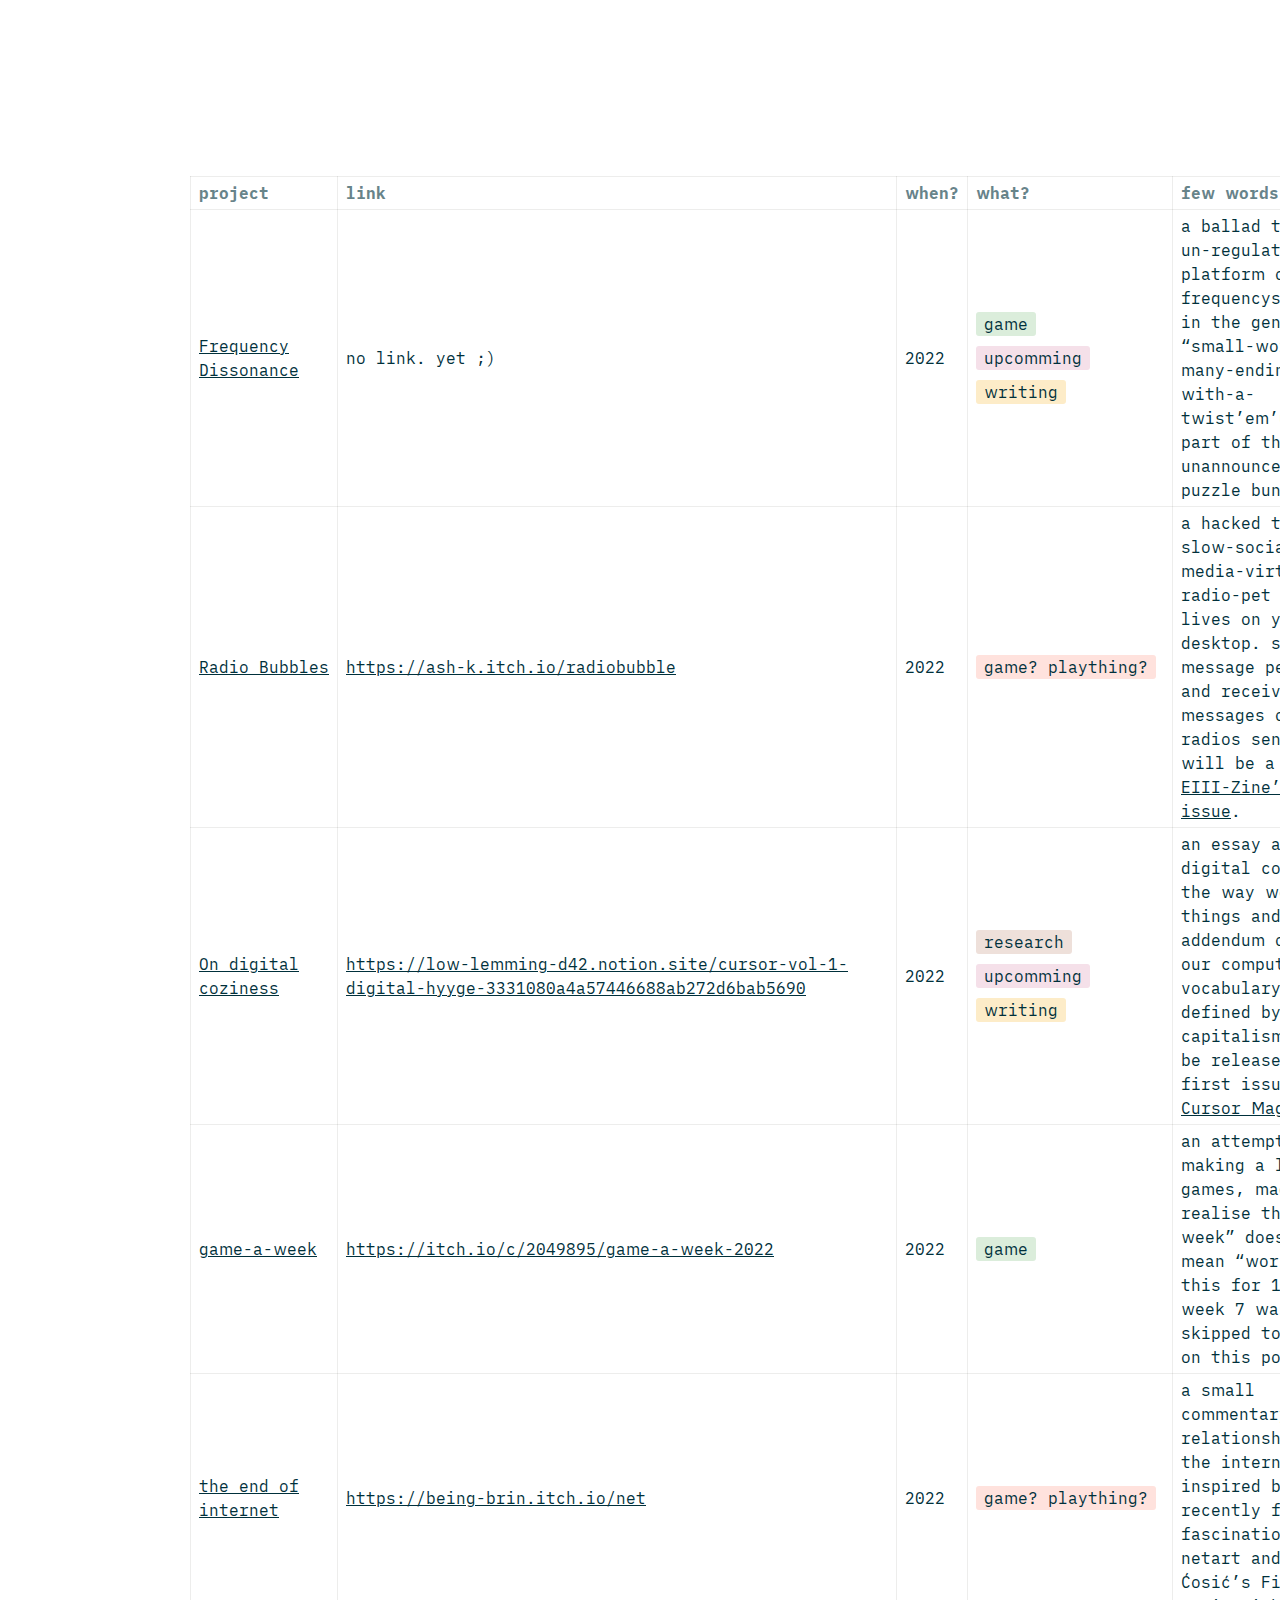
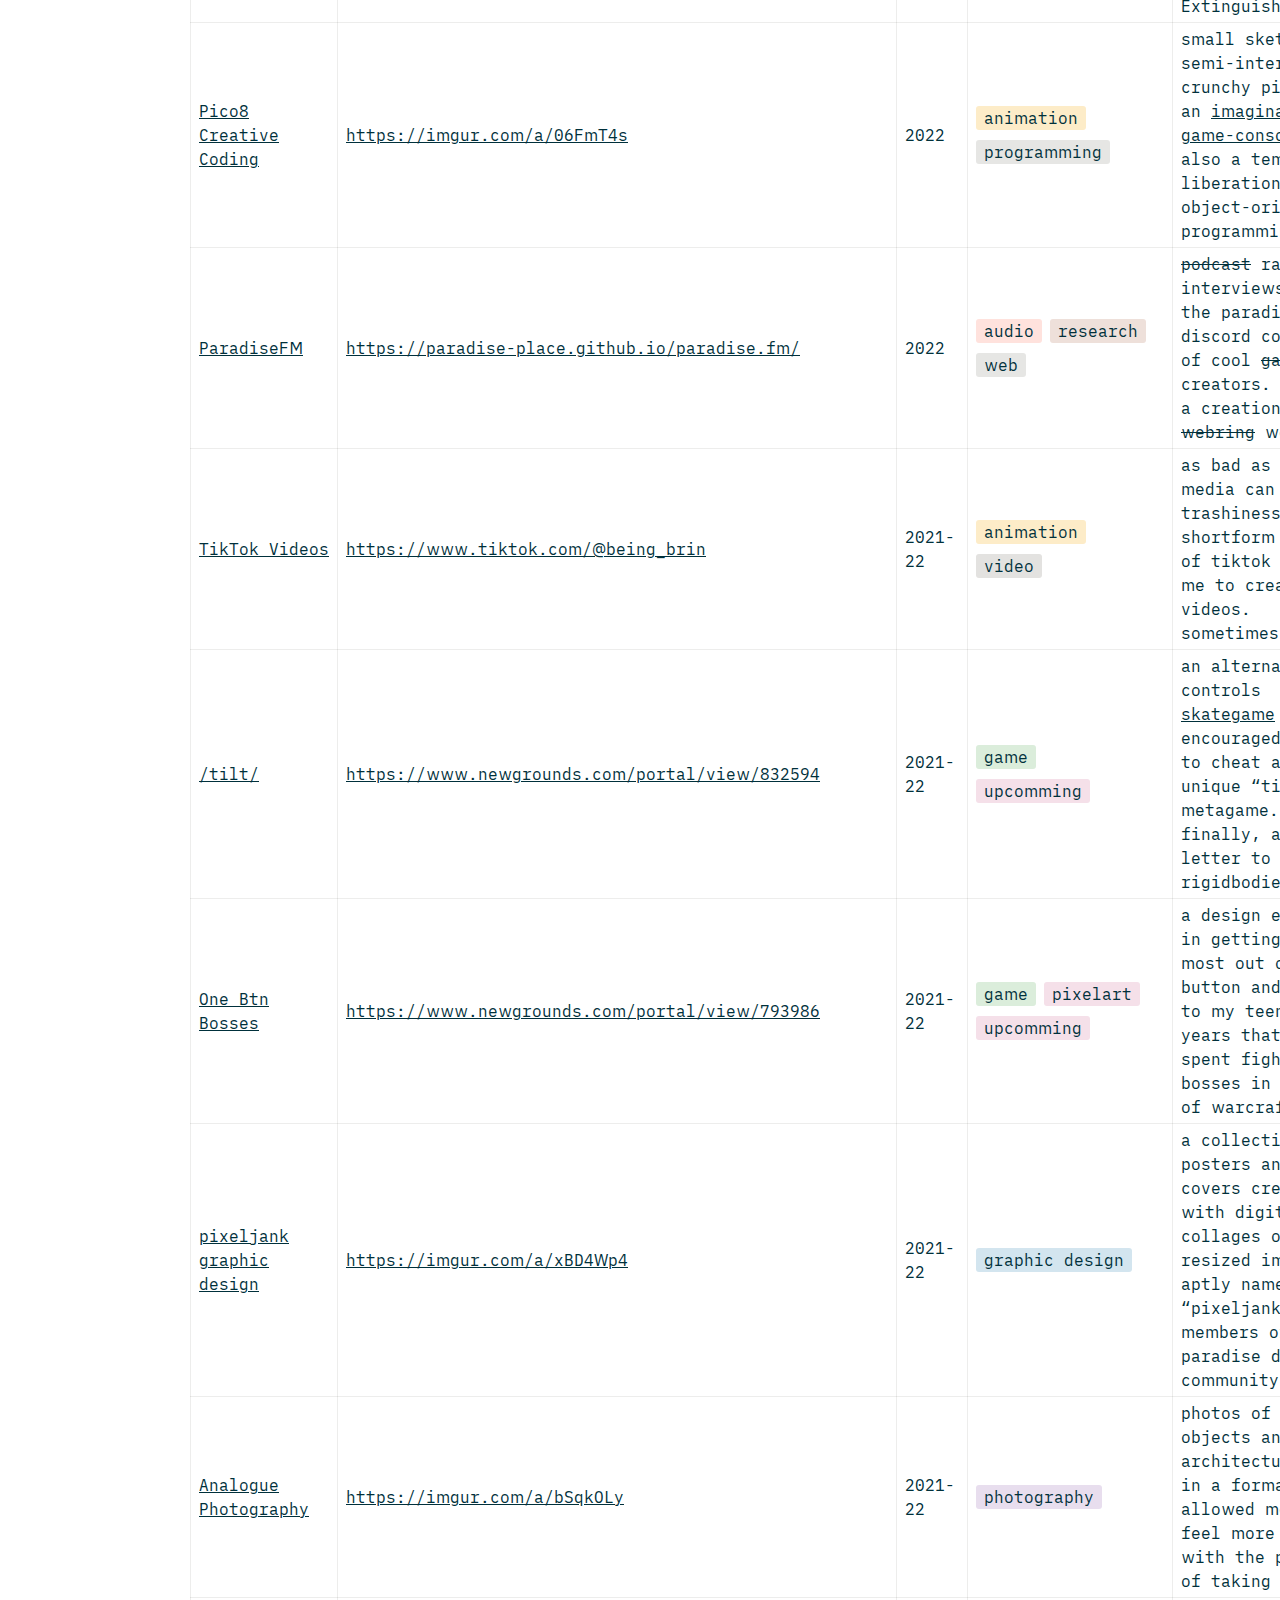
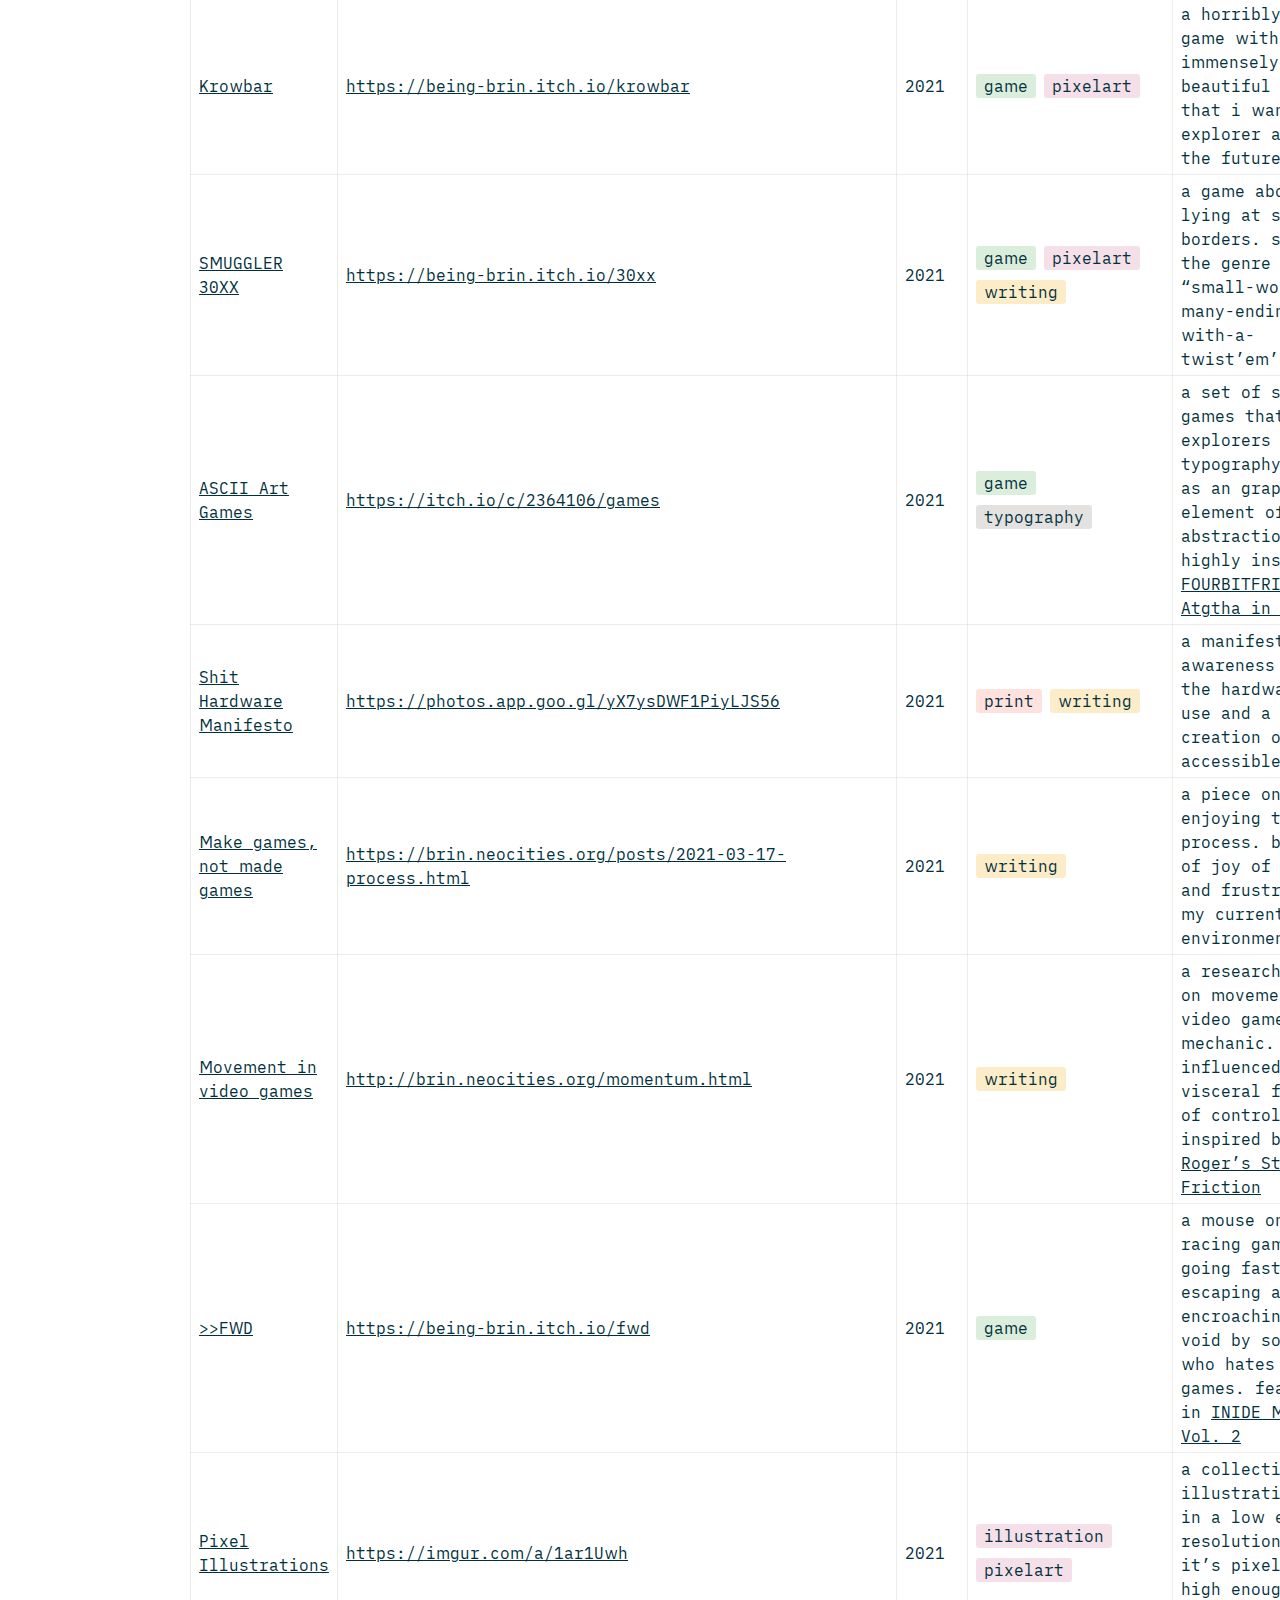
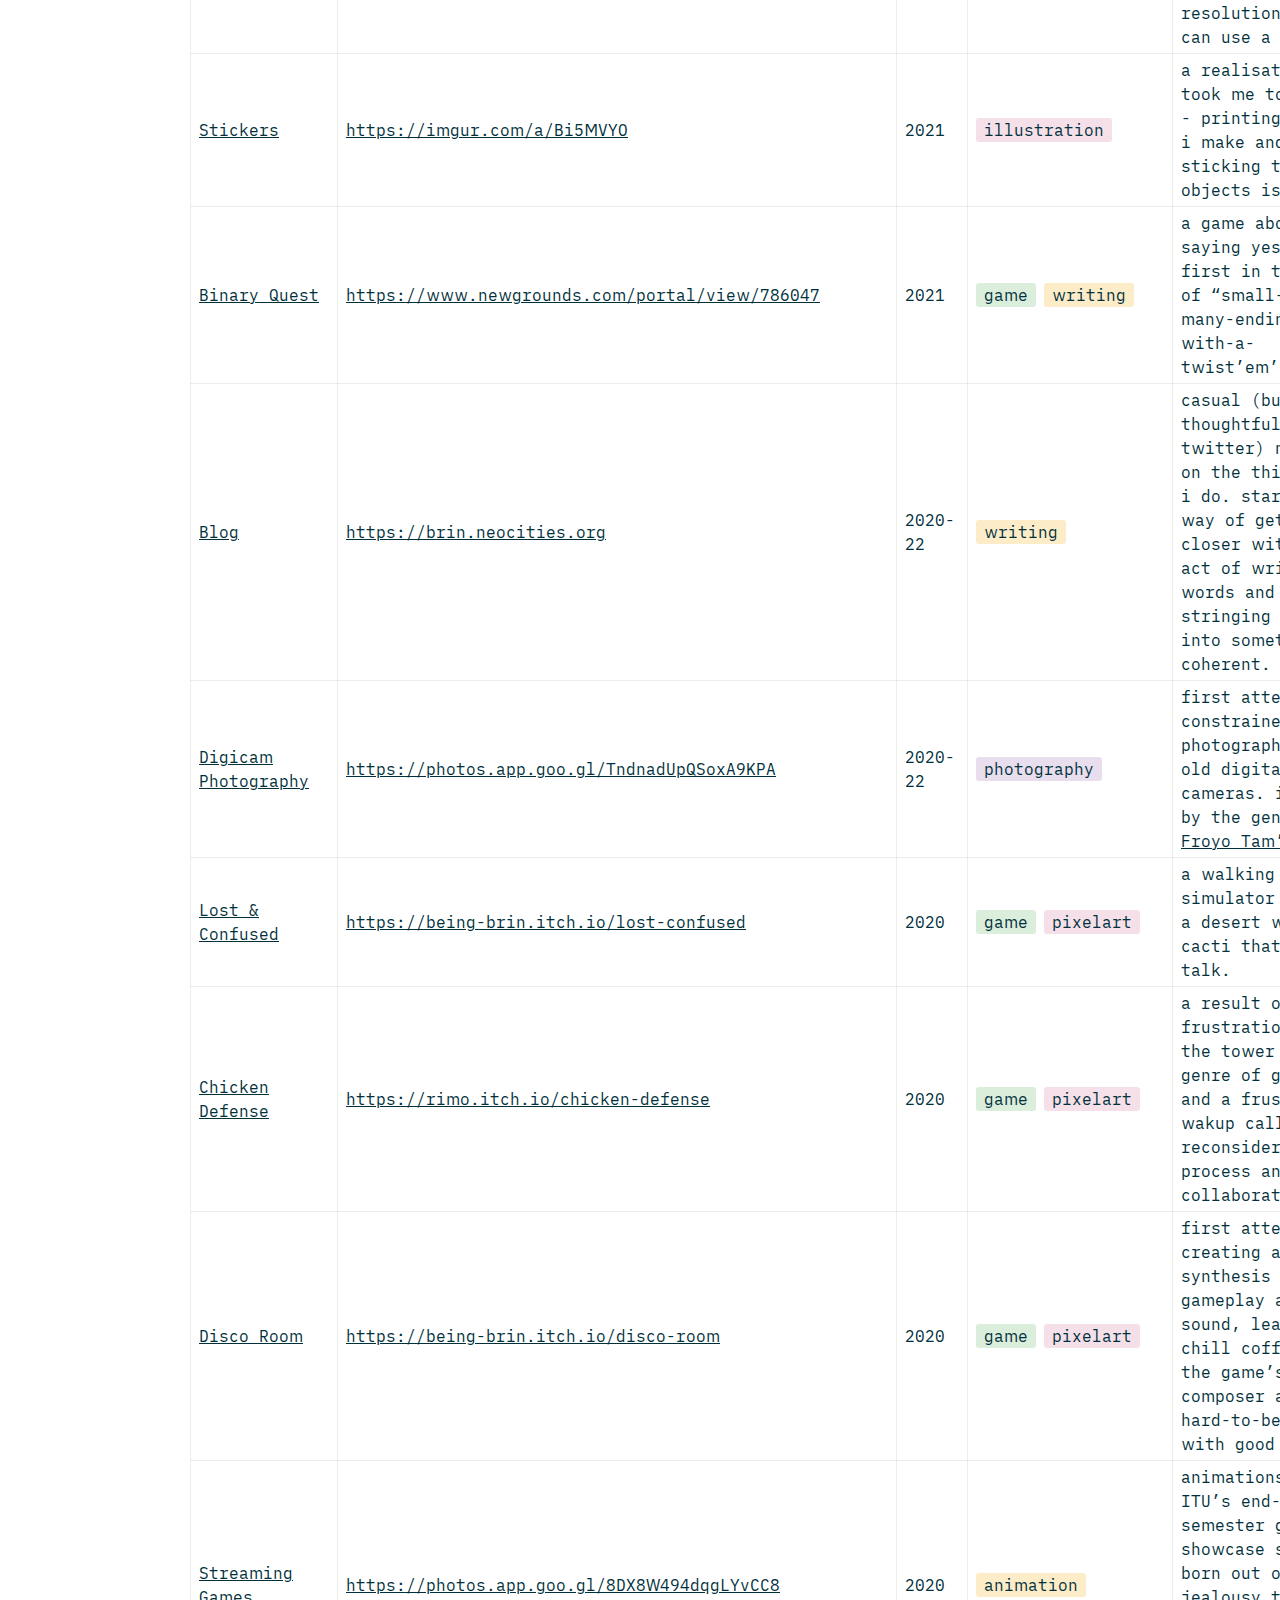
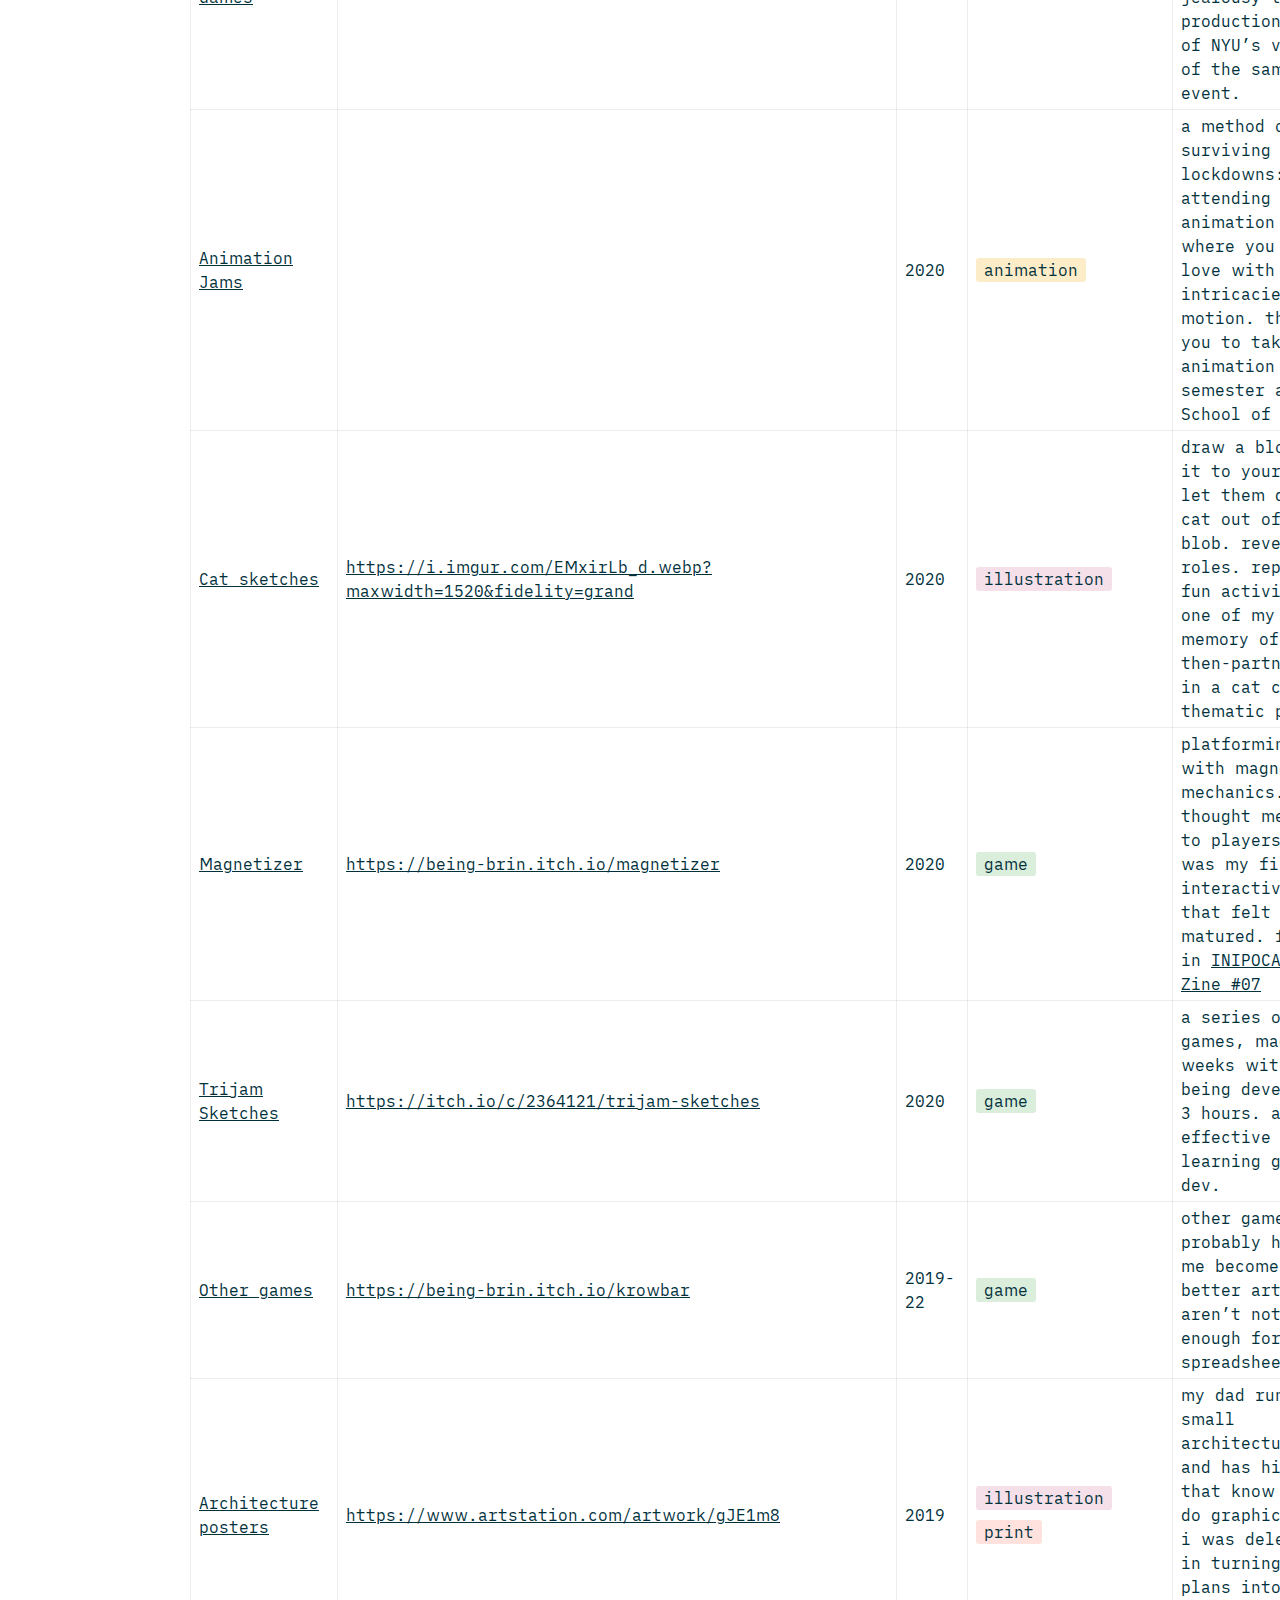
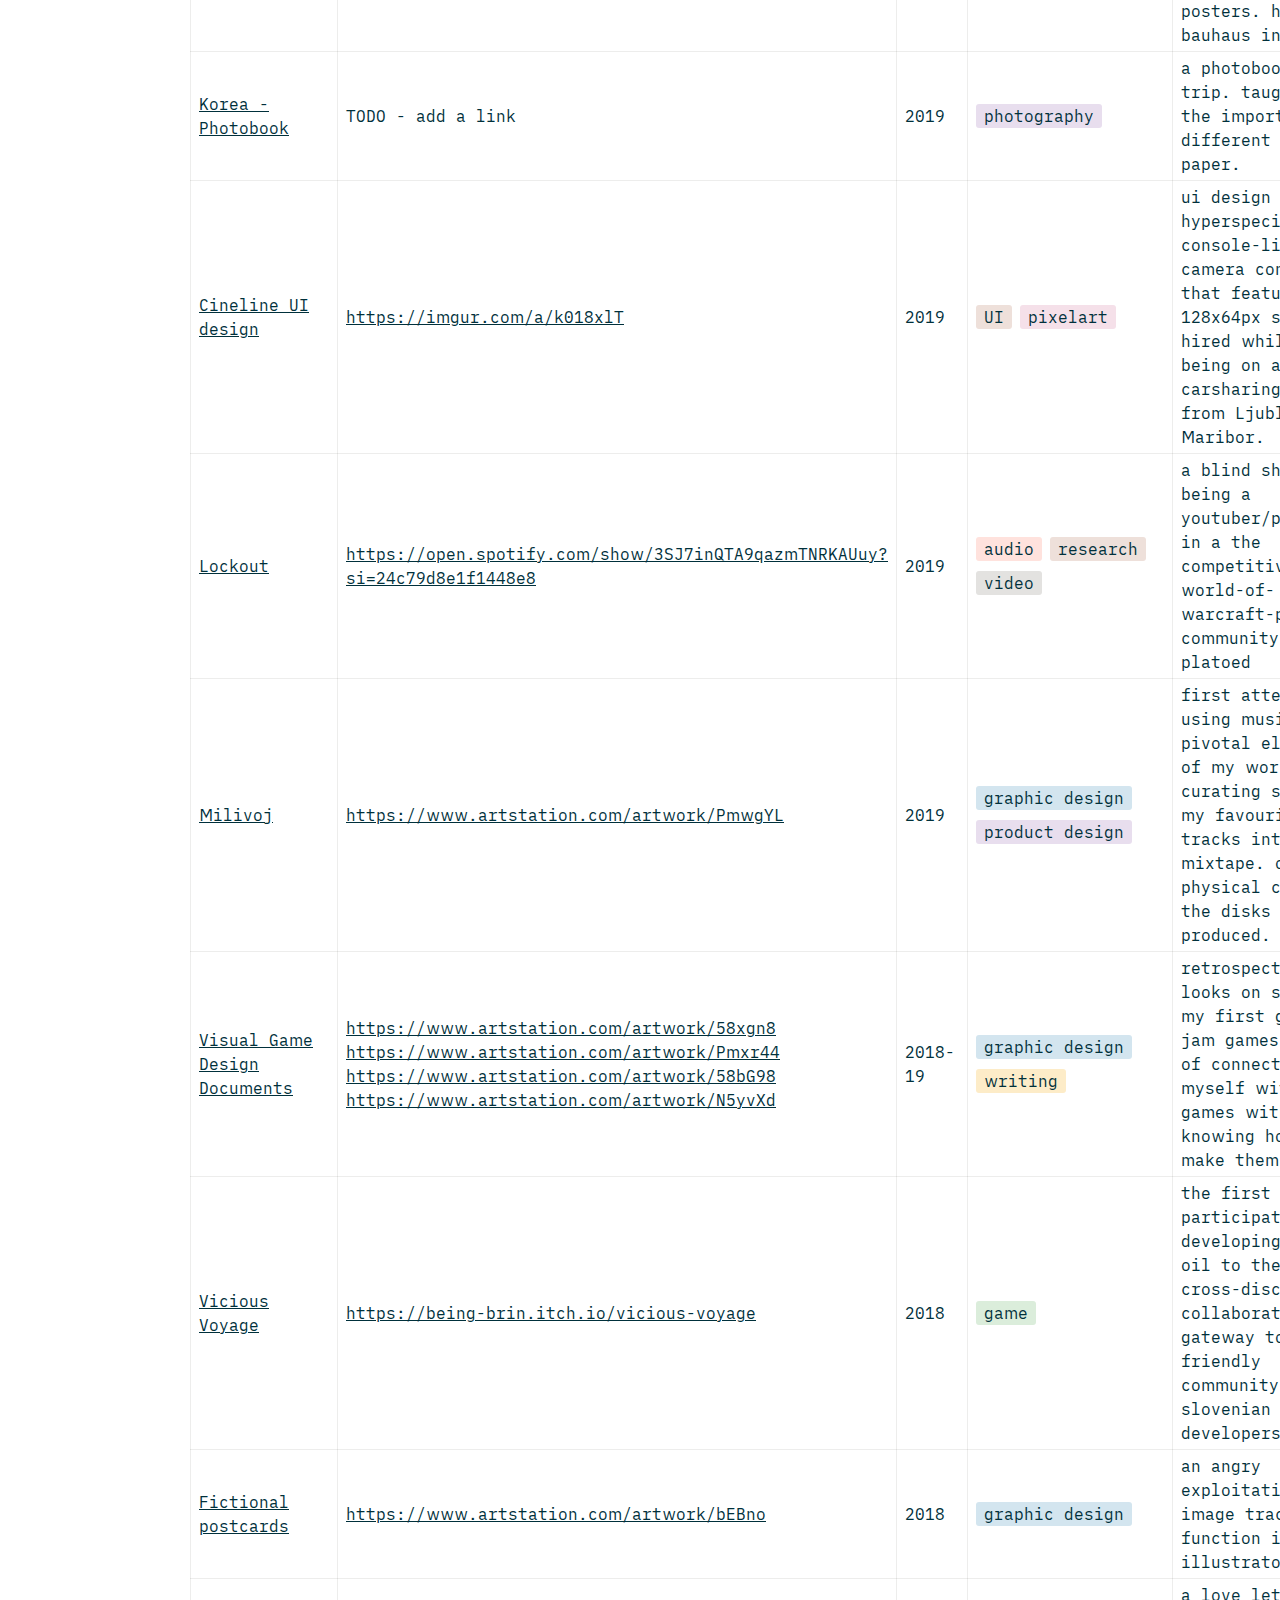
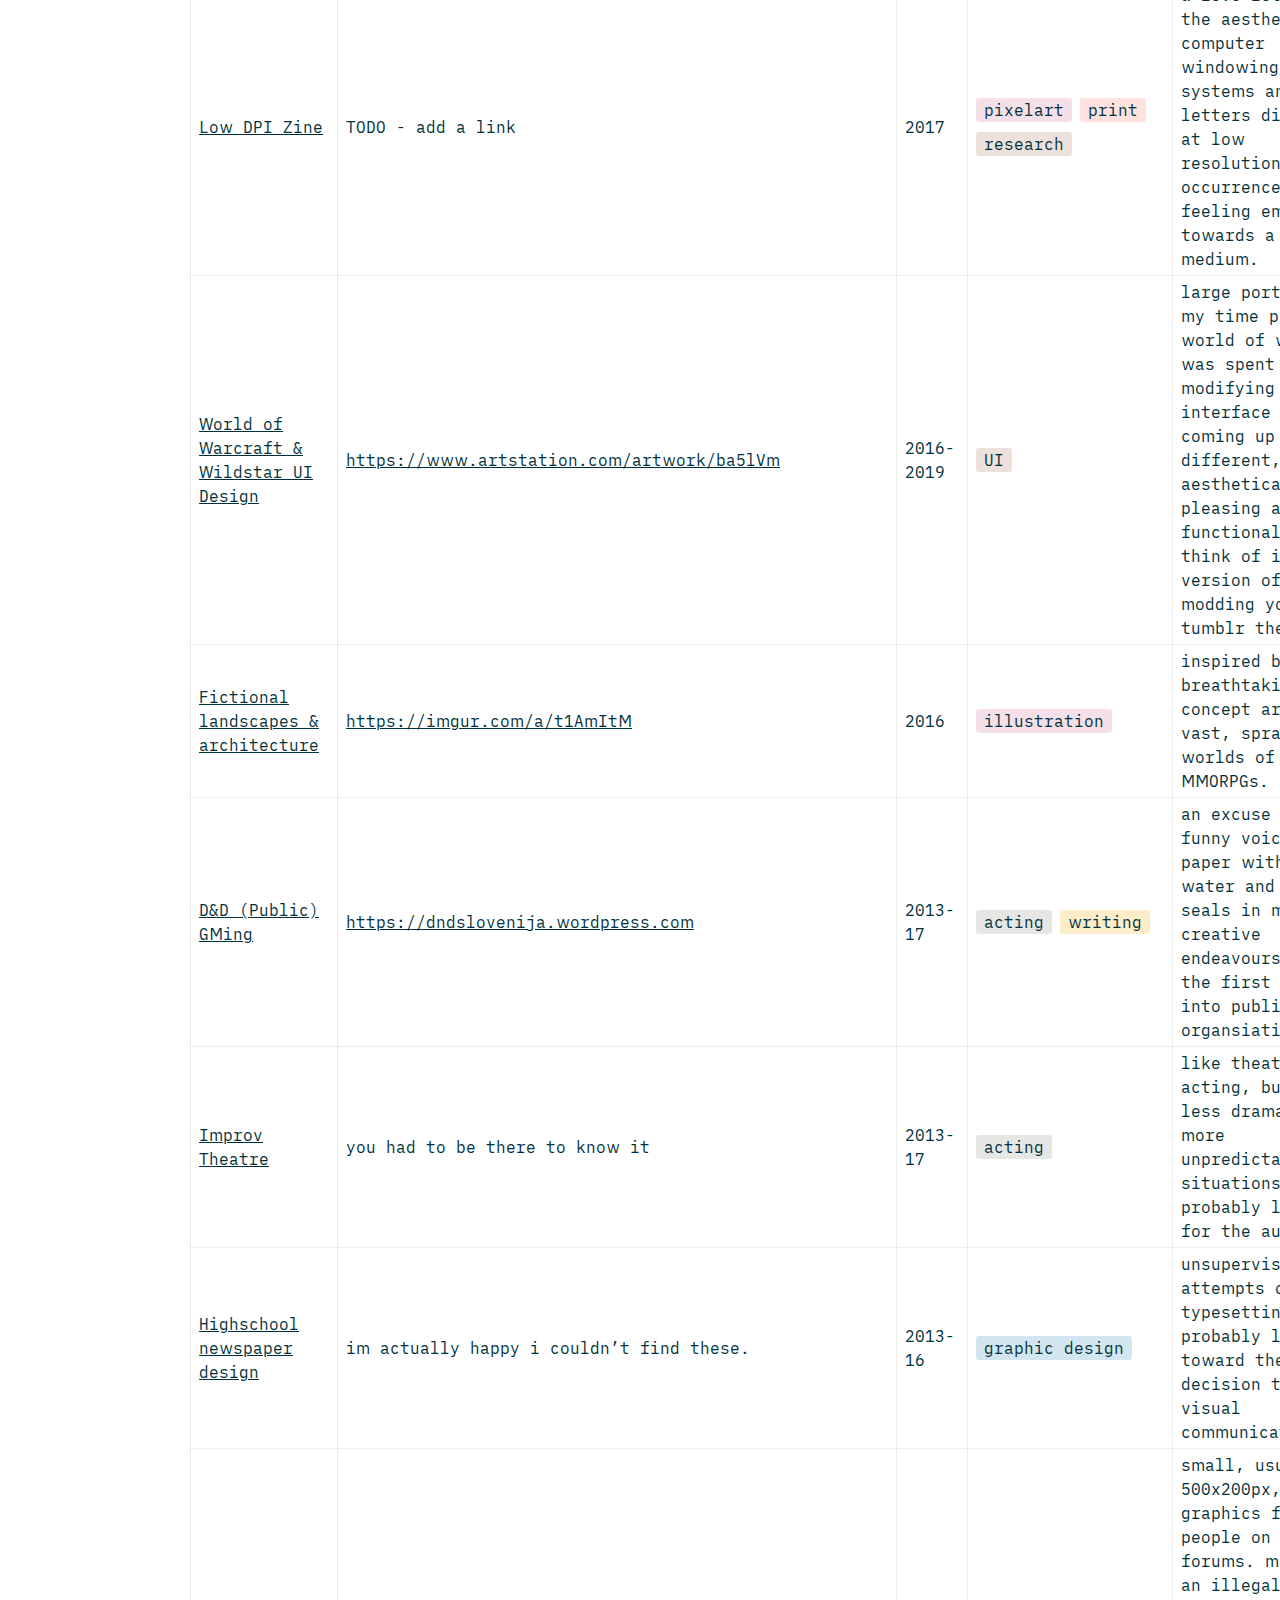
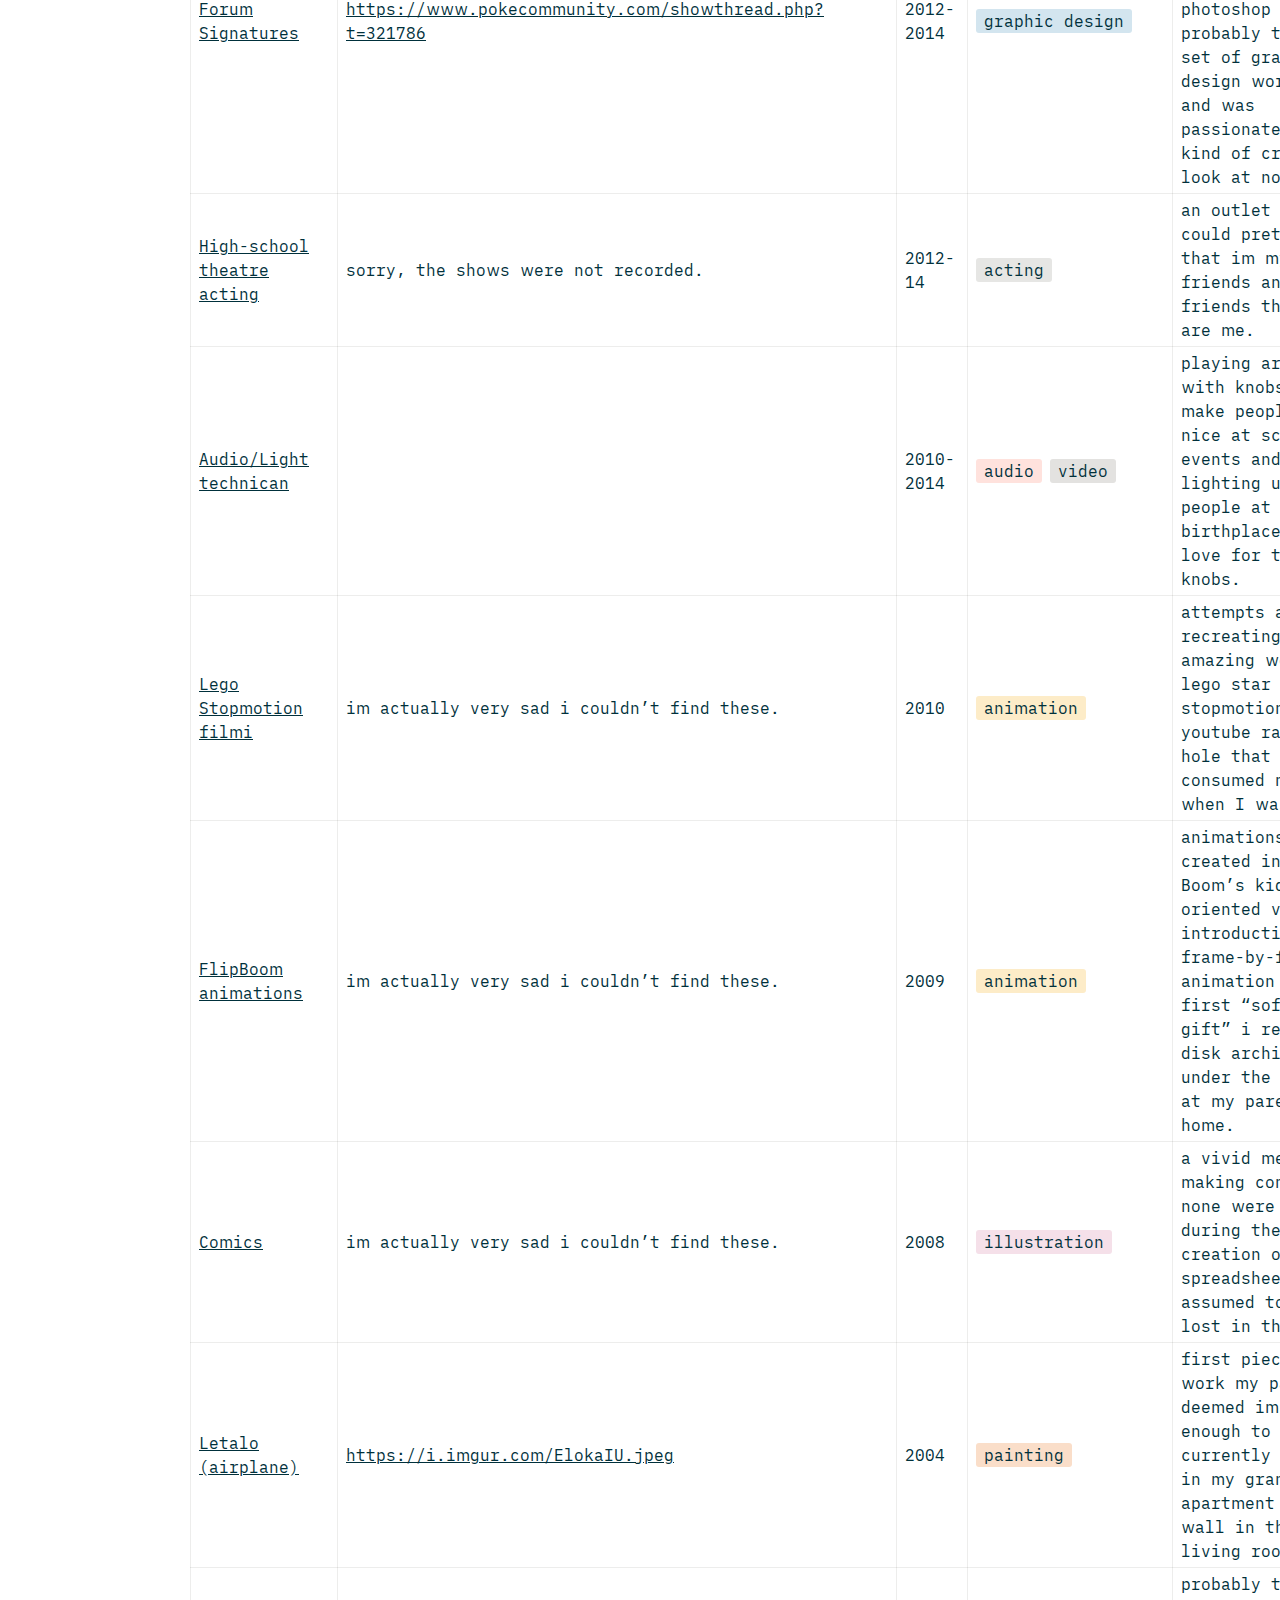
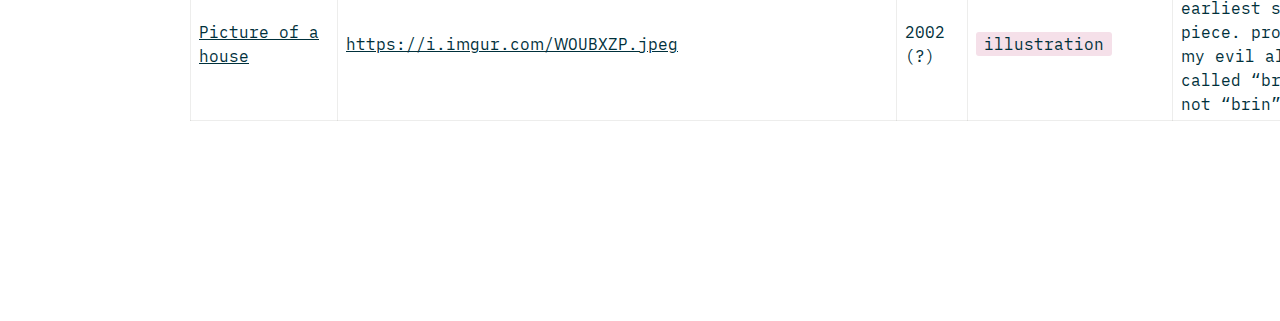
==== commit e84408d8: "things" ====
--- a/museum/all_works.html
+++ b/museum/all_works.html
@@ -1,1502 +1,1430 @@
 <html>
 
-	<head>
-		<meta http-equiv="Content-Type" content="text/html; charset=utf-8" />
-		<title>(almost) all of my creative works</title>
-		<style>
-			/* cspell:disable-file */
-			/* webkit printing magic: print all background colors */
-			@font-face {
-				font-family: iaDuo;
-				src: url(fonts/iAWriterDuoS-Regular.woff2);
-				font-style: normal;
-				font-weight: normal;
+<head>
+	<meta http-equiv="Content-Type" content="text/html; charset=utf-8" />
+	<title>(almost) all of my creative works</title>
+	<style>
+		/* cspell:disable-file */
+		/* webkit printing magic: print all background colors */
+		@font-face {
+			font-family: iaDuo;
+			src: url(fonts/iAWriterDuoS-Regular.woff2);
+			font-style: normal;
+			font-weight: normal;
+		}
+
+		@font-face {
+			font-family: iaDuo;
+			src: url(fonts/iAWriterDuoS-Italic.woff2);
+			font-style: italic;
+			font-weight: normal;
+		}
+
+		@font-face {
+			font-family: iaDuo;
+			src: url(fonts/iAWriterDuoS-Bold.woff2);
+			font-style: normal;
+			font-weight: bold;
+		}
+
+		@font-face {
+			font-family: iaDuo;
+			src: url(fonts/iAWriterDuoS-BoldItalic.woff2);
+			font-style: italic;
+			font-weight: bold;
+		}
+
+		html {
+			font-family: iaDuo, monospace;
+			-webkit-print-color-adjust: exact;
+		}
+
+		* {
+			box-sizing: border-box;
+			-webkit-print-color-adjust: exact;
+		}
+
+		html,
+		body {
+			margin: 0;
+			padding: 0;
+		}
+
+		@media only screen {
+			body {
+				margin: 2em auto;
+				max-width: 900px;
+				color: #00303b;
 			}
-
-			@font-face {
-				font-family: iaDuo;
-				src: url(fonts/iAWriterDuoS-Italic.woff2);
-				font-style: italic;
-				font-weight: normal;
+		}
+
+		body {
+			line-height: 1.5;
+			white-space: pre-wrap;
+		}
+
+		a,
+		a.visited {
+			color: inherit;
+			text-decoration: underline;
+		}
+
+		.pdf-relative-link-path {
+			font-size: 80%;
+			color: #00303b;
+		}
+
+		h1,
+		h2,
+		h3 {
+			letter-spacing: -0.01em;
+			line-height: 1.2;
+			font-weight: 600;
+			margin-bottom: 0;
+		}
+
+		.page-title {
+			font-size: 2.5rem;
+			font-weight: 700;
+			margin-top: 0;
+			margin-bottom: 0.75em;
+		}
+
+		h1 {
+			font-size: 1.875rem;
+			margin-top: 1.875rem;
+		}
+
+		h2 {
+			font-size: 1.5rem;
+			margin-top: 1.5rem;
+		}
+
+		h3 {
+			font-size: 1.25rem;
+			margin-top: 1.25rem;
+		}
+
+		.source {
+			border: 1px solid #ddd;
+			border-radius: 3px;
+			padding: 1.5em;
+			word-break: break-all;
+		}
+
+		.callout {
+			border-radius: 3px;
+			padding: 1rem;
+		}
+
+		figure {
+			margin: 1.25em 0;
+			page-break-inside: avoid;
+		}
+
+		figcaption {
+			opacity: 0.5;
+			font-size: 85%;
+			margin-top: 0.5em;
+		}
+
+		mark {
+			background-color: transparent;
+		}
+
+		.indented {
+			padding-left: 1.5em;
+		}
+
+		hr {
+			background: transparent;
+			display: block;
+			width: 100%;
+			height: 1px;
+			visibility: visible;
+			border: none;
+			border-bottom: 1px solid rgba(55, 53, 47, 0.09);
+		}
+
+		img {
+			max-width: 100%;
+		}
+
+		@media only print {
+			img {
+				max-height: 100vh;
+				object-fit: contain;
 			}
-
-			@font-face {
-				font-family: iaDuo;
-				src: url(fonts/iAWriterDuoS-Bold.woff2);
-				font-style: normal;
-				font-weight: bold;
-			}
-
-			@font-face {
-				font-family: iaDuo;
-				src: url(fonts/iAWriterDuoS-BoldItalic.woff2);
-				font-style: italic;
-				font-weight: bold;
-			}
-
-			html {
-				font-family: iaDuo, monospace;
-				-webkit-print-color-adjust: exact;
-			}
-
-			* {
-				box-sizing: border-box;
-				-webkit-print-color-adjust: exact;
-			}
-
-			html,
-			body {
-				margin: 0;
-				padding: 0;
-			}
-
-			@media only screen {
-				body {
-					margin: 2em auto;
-					max-width: 900px;
-					color: #00303b;
-				}
-			}
-
-			body {
-				line-height: 1.5;
-				white-space: pre-wrap;
-			}
-
-			a,
-			a.visited {
-				color: inherit;
-				text-decoration: underline;
-			}
-
-			.pdf-relative-link-path {
-				font-size: 80%;
-				color: #00303b;
-				#
-			}
-
-			h1,
-			h2,
-			h3 {
-				letter-spacing: -0.01em;
-				line-height: 1.2;
-				font-weight: 600;
-				margin-bottom: 0;
-			}
-
-			.page-title {
-				font-size: 2.5rem;
-				font-weight: 700;
-				margin-top: 0;
-				margin-bottom: 0.75em;
-			}
-
-			h1 {
-				font-size: 1.875rem;
-				margin-top: 1.875rem;
-			}
-
-			h2 {
-				font-size: 1.5rem;
-				margin-top: 1.5rem;
-			}
-
-			h3 {
-				font-size: 1.25rem;
-				margin-top: 1.25rem;
-			}
-
-			.source {
-				border: 1px solid #ddd;
-				border-radius: 3px;
-				padding: 1.5em;
-				word-break: break-all;
-			}
-
-			.callout {
-				border-radius: 3px;
-				padding: 1rem;
-			}
-
-			figure {
-				margin: 1.25em 0;
-				page-break-inside: avoid;
-			}
-
-			figcaption {
-				opacity: 0.5;
-				font-size: 85%;
-				margin-top: 0.5em;
-			}
-
-			mark {
-				background-color: transparent;
-			}
-
-			.indented {
-				padding-left: 1.5em;
-			}
-
-			hr {
-				background: transparent;
-				display: block;
-				width: 100%;
-				height: 1px;
-				visibility: visible;
-				border: none;
-				border-bottom: 1px solid rgba(55, 53, 47, 0.09);
-			}
-
-			img {
-				max-width: 100%;
-			}
-
-			@media only print {
-				img {
-					max-height: 100vh;
-					object-fit: contain;
-				}
-			}
-
-			@page {
-				margin: 1in;
-			}
-
-			.collection-content {
-				font-size: 0.875rem;
-			}
-
-			.column-list {
-				display: flex;
-				justify-content: space-between;
-			}
-
-			.column {
-				padding: 0 1em;
-			}
-
-			.column:first-child {
-				padding-left: 0;
-			}
-
-			.column:last-child {
-				padding-right: 0;
-			}
-
-			.table_of_contents-item {
-				display: block;
-				font-size: 0.875rem;
-				line-height: 1.3;
-				padding: 0.125rem;
-			}
-
-			.table_of_contents-indent-1 {
-				margin-left: 1.5rem;
-			}
-
-			.table_of_contents-indent-2 {
-				margin-left: 3rem;
-			}
-
-			.table_of_contents-indent-3 {
-				margin-left: 4.5rem;
-			}
-
-			.table_of_contents-link {
-				text-decoration: none;
-				opacity: 0.7;
-				border-bottom: 1px solid rgba(55, 53, 47, 0.18);
-			}
-
-			table,
-			th,
-			td {
-				border: 1px solid rgba(55, 53, 47, 0.09);
-				border-collapse: collapse;
-			}
-
-			table {
-				border-left: none;
-				border-right: none;
-			}
-
-			th,
-			td {
-				font-weight: normal;
-				padding: 0.25em 0.5em;
-				line-height: 1.5;
-				min-height: 1.5em;
-				text-align: left;
-			}
-
-			th {
-				color: #00303b99;
-			}
-
-			ol,
-			ul {
-				margin: 0;
-				margin-block-start: 0.6em;
-				margin-block-end: 0.6em;
-			}
-
-			li>ol:first-child,
-			li>ul:first-child {
-				margin-block-start: 0.6em;
-			}
-
-			ul>li {
-				list-style: disc;
-			}
-
-			ul.to-do-list {
-				text-indent: -1.7em;
-			}
-
-			ul.to-do-list>li {
-				list-style: none;
-			}
-
-			.to-do-children-checked {
-				text-decoration: line-through;
-				opacity: 0.375;
-			}
-
-			ul.toggle>li {
-				list-style: none;
-			}
-
-			ul {
-				padding-inline-start: 1.7em;
-			}
-
-			ul>li {
-				padding-left: 0.1em;
-			}
-
-			ol {
-				padding-inline-start: 1.6em;
-			}
-
-			ol>li {
-				padding-left: 0.2em;
-			}
-
-			.mono ol {
-				padding-inline-start: 2em;
-			}
-
-			.mono ol>li {
-				text-indent: -0.4em;
-			}
-
-			.toggle {
-				padding-inline-start: 0em;
-				list-style-type: none;
-			}
-
-			/* Indent toggle children */
-			.toggle>li>details {
-				padding-left: 1.7em;
-			}
-
-			.toggle>li>details>summary {
-				margin-left: -1.1em;
-			}
-
-			.selected-value {
-				display: inline-block;
-				padding: 0 0.5em;
-				background: rgba(206, 205, 202, 0.5);
-				border-radius: 3px;
-				margin-right: 0.5em;
-				margin-top: 0.3em;
-				margin-bottom: 0.3em;
-				white-space: nowrap;
-			}
-
-			.collection-title {
-				display: inline-block;
-				margin-right: 1em;
-			}
-
-			.simple-table {
-				margin-top: 1em;
-				font-size: 0.875rem;
-			}
-
-			.simple-table-header {
-				background: rgb(247, 246, 243);
-				color: #00303b;
-
-				font-weight: 500;
-			}
-
-			time {
-				opacity: 0.5;
-			}
-
-			.icon {
-				display: inline-block;
-				max-width: 1.2em;
-				max-height: 1.2em;
-				text-decoration: none;
-				vertical-align: text-bottom;
-				margin-right: 0.5em;
-			}
-
-			img.icon {
-				border-radius: 3px;
-			}
-
-			.user-icon {
-				width: 1.5em;
-				height: 1.5em;
-				border-radius: 100%;
-				margin-right: 0.5rem;
-			}
-
-			.user-icon-inner {
-				font-size: 0.8em;
-			}
-
-			.text-icon {
-				border: 1px solid #000;
-				text-align: center;
-			}
-
-			.page-cover-image {
-				display: block;
-				object-fit: cover;
-				width: 100%;
-				max-height: 30vh;
-			}
-
-			.page-header-icon {
-				font-size: 3rem;
-				margin-bottom: 1rem;
-			}
-
-			.page-header-icon-with-cover {
-				margin-top: -0.72em;
-				margin-left: 0.07em;
-			}
-
-			.page-header-icon img {
-				border-radius: 3px;
-			}
-
-			.link-to-page {
-				margin: 1em 0;
-				padding: 0;
-				border: none;
-				font-weight: 500;
-			}
-
-			p>.user {
-				opacity: 0.5;
-			}
-
-			td>.user,
-			td>time {
-				white-space: nowrap;
-			}
-
-			input[type="checkbox"] {
-				transform: scale(1.5);
-				margin-right: 0.6em;
-				vertical-align: middle;
-			}
-
-			p {
-				margin-top: 0.5em;
-				margin-bottom: 0.5em;
-			}
-
-			.image {
-				border: none;
-				margin: 1.5em 0;
-				padding: 0;
-				border-radius: 0;
-				text-align: center;
-			}
-
-			.code,
-			code {
-				background: rgba(135, 131, 120, 0.15);
-				border-radius: 3px;
-				padding: 0.2em 0.4em;
-				border-radius: 3px;
-				font-size: 85%;
-				tab-size: 2;
-			}
-
-			code {
-				color: #eb5757;
-			}
-
-			.code {
-				padding: 1.5em 1em;
-			}
-
-			.code-wrap {
-				white-space: pre-wrap;
-				word-break: break-all;
-			}
-
-			.code>code {
-				background: none;
-				padding: 0;
-				font-size: 100%;
-				color: inherit;
-			}
-
-			blockquote {
-				font-size: 1.25em;
-				margin: 1em 0;
-				padding-left: 1em;
-				border-left: 3px solid #00303b;
-
-			}
-
-			.bookmark {
-				text-decoration: none;
-				max-height: 8em;
-				padding: 0;
-				display: flex;
-				width: 100%;
-				align-items: stretch;
-			}
-
-			.bookmark-title {
-				font-size: 0.85em;
-				overflow: hidden;
-				text-overflow: ellipsis;
-				height: 1.75em;
-				white-space: nowrap;
-			}
-
-			.bookmark-text {
-				display: flex;
-				flex-direction: column;
-			}
-
-			.bookmark-info {
-				flex: 4 1 180px;
-				padding: 12px 14px 14px;
-				display: flex;
-				flex-direction: column;
-				justify-content: space-between;
-			}
-
-			.bookmark-image {
-				width: 33%;
-				flex: 1 1 180px;
-				display: block;
-				position: relative;
-				object-fit: cover;
-				border-radius: 1px;
-			}
-
-			.bookmark-description {
-				color: #00303b99;
-				font-size: 0.75em;
-				overflow: hidden;
-				max-height: 4.5em;
-				word-break: break-word;
-			}
-
-			.bookmark-href {
-				font-size: 0.75em;
-				margin-top: 0.25em;
-			}
-
-
-			.highlight-default {
-				color: rgba(55, 53, 47, 1);
-			}
-
-			.highlight-gray {
-				color: rgba(120, 119, 116, 1);
-				fill: rgba(120, 119, 116, 1);
-			}
-
-			.highlight-brown {
-				color: rgba(159, 107, 83, 1);
-				fill: rgba(159, 107, 83, 1);
-			}
-
-			.highlight-orange {
-				color: rgba(217, 115, 13, 1);
-				fill: rgba(217, 115, 13, 1);
-			}
-
-			.highlight-yellow {
-				color: rgba(203, 145, 47, 1);
-				fill: rgba(203, 145, 47, 1);
-			}
-
-			.highlight-teal {
-				color: rgba(68, 131, 97, 1);
-				fill: rgba(68, 131, 97, 1);
-			}
-
-			.highlight-blue {
-				color: rgba(51, 126, 169, 1);
-				fill: rgba(51, 126, 169, 1);
-			}
-
-			.highlight-purple {
-				color: rgba(144, 101, 176, 1);
-				fill: rgba(144, 101, 176, 1);
-			}
-
-			.highlight-pink {
-				color: rgba(193, 76, 138, 1);
-				fill: rgba(193, 76, 138, 1);
-			}
-
-			.highlight-red {
-				color: rgba(212, 76, 71, 1);
-				fill: rgba(212, 76, 71, 1);
-			}
-
-			.highlight-gray_background {
-				background: rgba(241, 241, 239, 1);
-			}
-
-			.highlight-brown_background {
-				background: rgba(244, 238, 238, 1);
-			}
-
-			.highlight-orange_background {
-				background: rgba(251, 236, 221, 1);
-			}
-
-			.highlight-yellow_background {
-				background: rgba(251, 243, 219, 1);
-			}
-
-			.highlight-teal_background {
-				background: rgba(237, 243, 236, 1);
-			}
-
-			.highlight-blue_background {
-				background: rgba(231, 243, 248, 1);
-			}
-
-			.highlight-purple_background {
-				background: rgba(244, 240, 247, 0.8);
-			}
-
-			.highlight-pink_background {
-				background: rgba(249, 238, 243, 0.8);
-			}
-
-			.highlight-red_background {
-				background: rgba(253, 235, 236, 1);
-			}
-
-			.block-color-default {
-				color: inherit;
-				fill: inherit;
-			}
-
-			.block-color-gray {
-				color: rgba(120, 119, 116, 1);
-				fill: rgba(120, 119, 116, 1);
-			}
-
-			.block-color-brown {
-				color: rgba(159, 107, 83, 1);
-				fill: rgba(159, 107, 83, 1);
-			}
-
-			.block-color-orange {
-				color: rgba(217, 115, 13, 1);
-				fill: rgba(217, 115, 13, 1);
-			}
-
-			.block-color-yellow {
-				color: rgba(203, 145, 47, 1);
-				fill: rgba(203, 145, 47, 1);
-			}
-
-			.block-color-teal {
-				color: rgba(68, 131, 97, 1);
-				fill: rgba(68, 131, 97, 1);
-			}
-
-			.block-color-blue {
-				color: rgba(51, 126, 169, 1);
-				fill: rgba(51, 126, 169, 1);
-			}
-
-			.block-color-purple {
-				color: rgba(144, 101, 176, 1);
-				fill: rgba(144, 101, 176, 1);
-			}
-
-			.block-color-pink {
-				color: rgba(193, 76, 138, 1);
-				fill: rgba(193, 76, 138, 1);
-			}
-
-			.block-color-red {
-				color: rgba(212, 76, 71, 1);
-				fill: rgba(212, 76, 71, 1);
-			}
-
-			.block-color-gray_background {
-				background: rgba(241, 241, 239, 1);
-			}
-
-			.block-color-brown_background {
-				background: rgba(244, 238, 238, 1);
-			}
-
-			.block-color-orange_background {
-				background: rgba(251, 236, 221, 1);
-			}
-
-			.block-color-yellow_background {
-				background: rgba(251, 243, 219, 1);
-			}
-
-			.block-color-teal_background {
-				background: rgba(237, 243, 236, 1);
-			}
-
-			.block-color-blue_background {
-				background: rgba(231, 243, 248, 1);
-			}
-
-			.block-color-purple_background {
-				background: rgba(244, 240, 247, 0.8);
-			}
-
-			.block-color-pink_background {
-				background: rgba(249, 238, 243, 0.8);
-			}
-
-			.block-color-red_background {
-				background: rgba(253, 235, 236, 1);
-			}
-
-			.select-value-color-pink {
-				background-color: rgba(245, 224, 233, 1);
-			}
-
-			.select-value-color-purple {
-				background-color: rgba(232, 222, 238, 1);
-			}
-
-			.select-value-color-green {
-				background-color: rgba(219, 237, 219, 1);
-			}
-
-			.select-value-color-gray {
-				background-color: rgba(227, 226, 224, 1);
-			}
-
-			.select-value-color-opaquegray {
-				background-color: rgba(255, 255, 255, 0.0375);
-			}
-
-			.select-value-color-orange {
-				background-color: rgba(250, 222, 201, 1);
-			}
-
-			.select-value-color-brown {
-				background-color: rgba(238, 224, 218, 1);
-			}
-
-			.select-value-color-red {
-				background-color: rgba(255, 226, 221, 1);
-			}
-
-			.select-value-color-yellow {
-				background-color: rgba(253, 236, 200, 1);
-			}
-
-			.select-value-color-blue {
-				background-color: rgba(211, 229, 239, 1);
-			}
-
-			.checkbox {
-				display: inline-flex;
-				vertical-align: text-bottom;
-				width: 16;
-				height: 16;
-				background-size: 16px;
-				margin-left: 2px;
-				margin-right: 5px;
-			}
-
-			.checkbox-on {
-				background-image: url("data:image/svg+xml;charset=UTF-8,%3Csvg%20width%3D%2216%22%20height%3D%2216%22%20viewBox%3D%220%200%2016%2016%22%20fill%3D%22none%22%20xmlns%3D%22http%3A%2F%2Fwww.w3.org%2F2000%2Fsvg%22%3E%0A%3Crect%20width%3D%2216%22%20height%3D%2216%22%20fill%3D%22%2358A9D7%22%2F%3E%0A%3Cpath%20d%3D%22M6.71429%2012.2852L14%204.9995L12.7143%203.71436L6.71429%209.71378L3.28571%206.2831L2%207.57092L6.71429%2012.2852Z%22%20fill%3D%22white%22%2F%3E%0A%3C%2Fsvg%3E");
-			}
-
-			.checkbox-off {
-				background-image: url("data:image/svg+xml;charset=UTF-8,%3Csvg%20width%3D%2216%22%20height%3D%2216%22%20viewBox%3D%220%200%2016%2016%22%20fill%3D%22none%22%20xmlns%3D%22http%3A%2F%2Fwww.w3.org%2F2000%2Fsvg%22%3E%0A%3Crect%20x%3D%220.75%22%20y%3D%220.75%22%20width%3D%2214.5%22%20height%3D%2214.5%22%20fill%3D%22white%22%20stroke%3D%22%2336352F%22%20stroke-width%3D%221.5%22%2F%3E%0A%3C%2Fsvg%3E");
-			}
-		</style>
-	</head>
-
-	<body>
-		<article id="5834cf24-3930-4efa-84cb-8022264fcced" class="page sans">
-			<header>
-				<h1 class="page-title">(almost) all of my creative works</h1>
-			</header>
-			<div class="page-body">
-				<table class="collection-content">
-					<thead>
-						<tr>
-							<th>project</th>
-							<th><span class="icon property-icon"><svg viewBox="0 0 14 14"
-										style="width:14px;height:14px;display:block;fill:rgba(55, 53, 47, 0.45);flex-shrink:0;-webkit-backface-visibility:hidden"
-										class="typesText">
-										<path
-											d="M7,4.56818 C7,4.29204 6.77614,4.06818 6.5,4.06818 L0.5,4.06818 C0.223858,4.06818 0,4.29204 0,4.56818 L0,5.61364 C0,5.88978 0.223858,6.11364 0.5,6.11364 L6.5,6.11364 C6.77614,6.11364 7,5.88978 7,5.61364 L7,4.56818 Z M0.5,1 C0.223858,1 0,1.223858 0,1.5 L0,2.54545 C0,2.8216 0.223858,3.04545 0.5,3.04545 L12.5,3.04545 C12.7761,3.04545 13,2.8216 13,2.54545 L13,1.5 C13,1.223858 12.7761,1 12.5,1 L0.5,1 Z M0,8.68182 C0,8.95796 0.223858,9.18182 0.5,9.18182 L11.5,9.18182 C11.7761,9.18182 12,8.95796 12,8.68182 L12,7.63636 C12,7.36022 11.7761,7.13636 11.5,7.13636 L0.5,7.13636 C0.223858,7.13636 0,7.36022 0,7.63636 L0,8.68182 Z M0,11.75 C0,12.0261 0.223858,12.25 0.5,12.25 L9.5,12.25 C9.77614,12.25 10,12.0261 10,11.75 L10,10.70455 C10,10.4284 9.77614,10.20455 9.5,10.20455 L0.5,10.20455 C0.223858,10.20455 0,10.4284 0,10.70455 L0,11.75 Z">
-										</path>
-									</svg></span>link</th>
-							<th><span class="icon property-icon"><svg viewBox="0 0 14 14"
-										style="width:14px;height:14px;display:block;fill:rgba(55, 53, 47, 0.45);flex-shrink:0;-webkit-backface-visibility:hidden"
-										class="typesText">
-										<path
-											d="M7,4.56818 C7,4.29204 6.77614,4.06818 6.5,4.06818 L0.5,4.06818 C0.223858,4.06818 0,4.29204 0,4.56818 L0,5.61364 C0,5.88978 0.223858,6.11364 0.5,6.11364 L6.5,6.11364 C6.77614,6.11364 7,5.88978 7,5.61364 L7,4.56818 Z M0.5,1 C0.223858,1 0,1.223858 0,1.5 L0,2.54545 C0,2.8216 0.223858,3.04545 0.5,3.04545 L12.5,3.04545 C12.7761,3.04545 13,2.8216 13,2.54545 L13,1.5 C13,1.223858 12.7761,1 12.5,1 L0.5,1 Z M0,8.68182 C0,8.95796 0.223858,9.18182 0.5,9.18182 L11.5,9.18182 C11.7761,9.18182 12,8.95796 12,8.68182 L12,7.63636 C12,7.36022 11.7761,7.13636 11.5,7.13636 L0.5,7.13636 C0.223858,7.13636 0,7.36022 0,7.63636 L0,8.68182 Z M0,11.75 C0,12.0261 0.223858,12.25 0.5,12.25 L9.5,12.25 C9.77614,12.25 10,12.0261 10,11.75 L10,10.70455 C10,10.4284 9.77614,10.20455 9.5,10.20455 L0.5,10.20455 C0.223858,10.20455 0,10.4284 0,10.70455 L0,11.75 Z">
-										</path>
-									</svg></span>when?</th>
-							<th><span class="icon property-icon"><svg viewBox="0 0 14 14"
-										style="width:14px;height:14px;display:block;fill:rgba(55, 53, 47, 0.45);flex-shrink:0;-webkit-backface-visibility:hidden"
-										class="typesMultipleSelect">
-										<path
-											d="M4,3 C4,2.447715 4.447715,2 5,2 L12,2 C12.5523,2 13,2.447716 13,3 C13,3.55228 12.5523,4 12,4 L5,4 C4.447715,4 4,3.55228 4,3 Z M4,7 C4,6.447715 4.447715,6 5,6 L12,6 C12.5523,6 13,6.447716 13,7 C13,7.55228 12.5523,8 12,8 L5,8 C4.447715,8 4,7.55228 4,7 Z M4,11 C4,10.447715 4.447715,10 5,10 L12,10 C12.5523,10 13,10.447716 13,11 C13,11.55228 12.5523,12 12,12 L5,12 C4.447715,12 4,11.55228 4,11 Z M2,4 C1.44771525,4 1,3.55228475 1,3 C1,2.44771525 1.44771525,2 2,2 C2.55228475,2 3,2.44771525 3,3 C3,3.55228475 2.55228475,4 2,4 Z M2,8 C1.44771525,8 1,7.55228475 1,7 C1,6.44771525 1.44771525,6 2,6 C2.55228475,6 3,6.44771525 3,7 C3,7.55228475 2.55228475,8 2,8 Z M2,12 C1.44771525,12 1,11.5522847 1,11 C1,10.4477153 1.44771525,10 2,10 C2.55228475,10 3,10.4477153 3,11 C3,11.5522847 2.55228475,12 2,12 Z">
-										</path>
-									</svg></span>how?</th>
-							<th width=></span>a few words!</th>
-						</tr>
-					</thead>
-					<tbody>
-						<tr id="b622e005-fbd9-41c1-a680-306bad21bcc8">
-							<td class="cell-title"><a
-									href="https://www.notion.so/Frequency-Dissonance-b622e005fbd941c1a680306bad21bcc8">Frequency
-									Dissonance</a></td>
-							<td class="cell-Eq]h">no link. yet ;)</td>
-							<td class="cell-Z`xQ">2022</td>
-							<td class="cell-fhtm"><span class="selected-value select-value-color-green">game</span><span
-									class="selected-value select-value-color-pink">upcomming</span><span
-									class="selected-value select-value-color-yellow">writing</span></td>
-							<td class="cell-SG}=">a ballad to the un-regulated platform of radio frequencys. third in
-								the genre of “small-world-many-endings-with-a-twist’em’ups”. part of the unannounced
-								thinky puzzle bundle.</td>
-						</tr>
-						<tr id="205813cf-b8a2-462e-b263-97e60d674a26">
-							<td class="cell-title"><a
-									href="https://www.notion.so/Radio-Bubbles-205813cfb8a2462eb26397e60d674a26">Radio
-									Bubbles</a></td>
-							<td class="cell-Eq]h"><a
-									href="https://ash-k.itch.io/radiobubble">https://ash-k.itch.io/radiobubble</a></td>
-							<td class="cell-Z`xQ">2022</td>
-							<td class="cell-fhtm"><span class="selected-value select-value-color-red">game?
-									plaything?</span></td>
-							<td class="cell-SG}=">a hacked together slow-social-media-virtual-radio-pet that lives on
-								your desktop. send 1 message per day and receive messages other radios sent out. will be
-								a part of <a href="https://eiii-zine.nl">EIII-Zine’s second issue</a>.</td>
-						</tr>
-						<tr id="9bf05500-8447-4b03-a284-6f7a5fb21e47">
-							<td class="cell-title"><a
-									href="https://www.notion.so/On-digital-coziness-9bf0550084474b03a2846f7a5fb21e47">On
-									digital coziness</a></td>
-							<td class="cell-Eq]h"><a
-									href="https://www.notion.so/cursor-vol-1-digital-hyyge-3331080a4a57446688ab272d6bab5690">https://low-lemming-d42.notion.site/cursor-vol-1-digital-hyyge-3331080a4a57446688ab272d6bab5690</a>
-							</td>
-							<td class="cell-Z`xQ">2022</td>
-							<td class="cell-fhtm"><span
-									class="selected-value select-value-color-brown">research</span><span
-									class="selected-value select-value-color-pink">upcomming</span><span
-									class="selected-value select-value-color-yellow">writing</span></td>
-							<td class="cell-SG}=">an essay about digital coziness, the way we hack things and an
-								addendum of how our computer vocabulary is defined by capitalism. will be released in
-								the first issue of <a href="https://cursormag.cargo.site">Cursor Magazine</a>.</td>
-						</tr>
-						<tr id="812c3ffa-d4ed-49f0-8c50-9e7430fff632">
-							<td class="cell-title"><a
-									href="https://www.notion.so/game-a-week-812c3ffad4ed49f08c509e7430fff632">game-a-week</a>
-							</td>
-							<td class="cell-Eq]h"><a
-									href="https://itch.io/c/2049895/game-a-week-2022">https://itch.io/c/2049895/game-a-week-2022</a>
-							</td>
-							<td class="cell-Z`xQ">2022</td>
-							<td class="cell-fhtm"><span class="selected-value select-value-color-green">game</span></td>
-							<td class="cell-SG}=">an attempt at making a lot of games, made me realise that “1 week”
-								does not mean “work on this for 1 week”. week 7 was skipped to work on this portfolio.
-							</td>
-						</tr>
-						<tr id="db32fb28-e0bf-4a30-93e0-b401eae6c76d">
-							<td class="cell-title"><a
-									href="https://www.notion.so/the-end-of-internet-db32fb28e0bf4a3093e0b401eae6c76d">the
-									end of internet</a></td>
-							<td class="cell-Eq]h"><a
-									href="https://being-brin.itch.io/net">https://being-brin.itch.io/net</a></td>
-							<td class="cell-Z`xQ">2022</td>
-							<td class="cell-fhtm"><span class="selected-value select-value-color-red">game?
-									plaything?</span></td>
-							<td class="cell-SG}=">a small commentary on my relationship to the internet. inspired by a
-								recently found fascination with netart and Vuk Ćosić’s File Extinguisher. </td>
-						</tr>
-						<tr id="77baab00-df7d-43b4-9fba-271528016524">
-							<td class="cell-title"><a
-									href="https://www.notion.so/Pico8-Creative-Coding-77baab00df7d43b49fba271528016524">Pico8
-									Creative Coding</a></td>
-							<td class="cell-Eq]h"><a href="https://imgur.com/a/06FmT4s">https://imgur.com/a/06FmT4s</a>
-							</td>
-							<td class="cell-Z`xQ">2022</td>
-							<td class="cell-fhtm"><span
-									class="selected-value select-value-color-yellow">animation</span><span
-									class="selected-value select-value-color-default">programming</span></td>
-							<td class="cell-SG}=">small sketches of semi-interactive crunchy pixels for an <a
-									href="https://www.lexaloffle.com/pico-8.php">imaginary game-console</a>. also a
-								temporary liberation from object-oriented-programming.</td>
-						</tr>
-						<tr id="4f8663a6-b6f5-4d8e-a920-0bf074d64596">
-							<td class="cell-title"><a
-									href="https://www.notion.so/ParadiseFM-4f8663a6b6f54d8ea9200bf074d64596">ParadiseFM</a>
-							</td>
-							<td class="cell-Eq]h"><a
-									href="https://paradise-place.github.io/paradise.fm/">https://paradise-place.github.io/paradise.fm/</a>
-							</td>
-							<td class="cell-Z`xQ">2022</td>
-							<td class="cell-fhtm"><span class="selected-value select-value-color-red">audio</span><span
-									class="selected-value select-value-color-brown">research</span><span
-									class="selected-value select-value-color-default">web</span></td>
-							<td class="cell-SG}="><del>podcast</del> radio interviews for the paradise discord community
-								of cool <del>game</del> creators. lead to a creation of a <del>webring</del> webvoid
-							</td>
-						</tr>
-						<tr id="911bf529-be6c-4bbb-9c06-c5ddeef75ff9">
-							<td class="cell-title"><a
-									href="https://www.notion.so/TikTok-Videos-911bf529be6c4bbb9c06c5ddeef75ff9">TikTok
-									Videos</a></td>
-							<td class="cell-Eq]h"><a
-									href="https://www.tiktok.com/@being_brin">https://www.tiktok.com/@being_brin</a>
-							</td>
-							<td class="cell-Z`xQ">2021-22</td>
-							<td class="cell-fhtm"><span
-									class="selected-value select-value-color-yellow">animation</span><span
-									class="selected-value select-value-color-gray">video</span></td>
-							<td class="cell-SG}=">as bad as social media can be the trashiness and shortform format of
-								tiktok leads me to creating videos. sometimes.</td>
-						</tr>
-						<tr id="3b988364-b489-4773-883c-5a09d43b8f68">
-							<td class="cell-title"><a
-									href="https://www.notion.so/tilt-3b988364b4894773883c5a09d43b8f68">/tilt/</a></td>
-							<td class="cell-Eq]h"><a
-									href="https://www.newgrounds.com/portal/view/832594">https://www.newgrounds.com/portal/view/832594</a>
-							</td>
-							<td class="cell-Z`xQ">2021-22</td>
-							<td class="cell-fhtm"><span class="selected-value select-value-color-green">game</span><span
-									class="selected-value select-value-color-pink">upcomming</span></td>
-							<td class="cell-SG}=">an alternative controls <a
-									href="https://mut.media/skategames/">skategame</a> that encouraged pilots to cheat
-								and a unique “timebank” metagame. finally, a love letter to rigidbodies.</td>
-						</tr>
-						<tr id="751199e4-7d56-4229-a4e0-cb84181e4e88">
-							<td class="cell-title"><a
-									href="https://www.notion.so/One-Btn-Bosses-751199e47d564229a4e0cb84181e4e88">One Btn
-									Bosses</a></td>
-							<td class="cell-Eq]h"><a
-									href="https://www.newgrounds.com/portal/view/793986">https://www.newgrounds.com/portal/view/793986</a>
-							</td>
-							<td class="cell-Z`xQ">2021-22</td>
-							<td class="cell-fhtm"><span class="selected-value select-value-color-green">game</span><span
-									class="selected-value select-value-color-pink">pixelart</span><span
-									class="selected-value select-value-color-pink">upcomming</span></td>
-							<td class="cell-SG}=">a design exercise in getting the most out of one button and an ode to
-								my teenage years that were spent fighting bosses in world of warcraft. </td>
-						</tr>
-						<tr id="e9b57518-50a7-4edb-b8ee-b80c39df90c5">
-							<td class="cell-title"><a
-									href="https://www.notion.so/pixeljank-graphic-design-e9b5751850a74edbb8eeb80c39df90c5">pixeljank
-									graphic design</a></td>
-							<td class="cell-Eq]h"><a href="https://imgur.com/a/xBD4Wp4">https://imgur.com/a/xBD4Wp4</a>
-							</td>
-							<td class="cell-Z`xQ">2021-22</td>
-							<td class="cell-fhtm"><span class="selected-value select-value-color-blue">graphic
-									design</span></td>
-							<td class="cell-SG}=">a collection of posters and album covers created with digital collages
-								of resized images. aptly named “pixeljank” by the members of paradise discord community
-							</td>
-						</tr>
-						<tr id="14e77a22-27ec-4a37-bfe9-838acd30c15d">
-							<td class="cell-title"><a
-									href="https://www.notion.so/Analogue-Photography-14e77a2227ec4a37bfe9838acd30c15d">Analogue
-									Photography</a></td>
-							<td class="cell-Eq]h"><a href="https://imgur.com/a/bSqkOLy">https://imgur.com/a/bSqkOLy</a>
-							</td>
-							<td class="cell-Z`xQ">2021-22</td>
-							<td class="cell-fhtm"><span
-									class="selected-value select-value-color-purple">photography</span></td>
-							<td class="cell-SG}=">photos of friends, objects and architecture. but in a format that
-								allowed me to feel more free with the process of taking photos.</td>
-						</tr>
-						<tr id="13e58b23-e38c-4a18-b0d7-58248298c2ec">
-							<td class="cell-title"><a
-									href="https://www.notion.so/Krowbar-13e58b23e38c4a18b0d758248298c2ec">Krowbar</a>
-							</td>
-							<td class="cell-Eq]h"><a
-									href="https://being-brin.itch.io/krowbar">https://being-brin.itch.io/krowbar</a>
-							</td>
-							<td class="cell-Z`xQ">2021</td>
-							<td class="cell-fhtm"><span class="selected-value select-value-color-green">game</span><span
-									class="selected-value select-value-color-pink">pixelart</span></td>
-							<td class="cell-SG}=">a horribly bad game with an immensely beautiful world that i want to
-								explorer again in the future</td>
-						</tr>
-						<tr id="cc0c22ed-d02c-41e8-ad0c-569d54f19b35">
-							<td class="cell-title"><a
-									href="https://www.notion.so/SMUGGLER-30XX-cc0c22edd02c41e8ad0c569d54f19b35">SMUGGLER
-									30XX</a></td>
-							<td class="cell-Eq]h"><a
-									href="https://being-brin.itch.io/30xx">https://being-brin.itch.io/30xx</a></td>
-							<td class="cell-Z`xQ">2021</td>
-							<td class="cell-fhtm"><span class="selected-value select-value-color-green">game</span><span
-									class="selected-value select-value-color-pink">pixelart</span><span
-									class="selected-value select-value-color-yellow">writing</span></td>
-							<td class="cell-SG}=">a game about lying at security borders. second in the genre of
-								“small-world-many-endings-with-a-twist’em’ups”</td>
-						</tr>
-						<tr id="aeb2172c-7876-4284-96d3-00d687c50001">
-							<td class="cell-title"><a
-									href="https://www.notion.so/ASCII-Art-Games-aeb2172c7876428496d300d687c50001">ASCII
-									Art Games</a></td>
-							<td class="cell-Eq]h"><a
-									href="https://itch.io/c/2364106/games">https://itch.io/c/2364106/games</a></td>
-							<td class="cell-Z`xQ">2021</td>
-							<td class="cell-fhtm"><span class="selected-value select-value-color-green">game</span><span
-									class="selected-value select-value-color-gray">typography</span></td>
-							<td class="cell-SG}=">a set of sketched games that explorers typography glyphs as an
-								graphical element of abstraction. highly inspired by <a
-									href="https://fourbitfriday.itch.io/absurdia">FOURBITFRIDAY’s Atgtha in Absurdia</a>
-							</td>
-						</tr>
-						<tr id="bd804969-8695-4f7e-84a5-85fb0b9a8318">
-							<td class="cell-title"><a
-									href="https://www.notion.so/Shit-Hardware-Manifesto-bd80496986954f7e84a585fb0b9a8318">Shit
-									Hardware Manifesto</a></td>
-							<td class="cell-Eq]h"><a
-									href="https://photos.app.goo.gl/yX7ysDWF1PiyLJS56">https://photos.app.goo.gl/yX7ysDWF1PiyLJS56</a>
-							</td>
-							<td class="cell-Z`xQ">2021</td>
-							<td class="cell-fhtm"><span class="selected-value select-value-color-red">print</span><span
-									class="selected-value select-value-color-yellow">writing</span></td>
-							<td class="cell-SG}=">a manifesto for awareness around the hardware we use and a plea for
-								creation of accessible media</td>
-						</tr>
-						<tr id="d7543f81-411f-4f89-98b6-71f3b5b17812">
-							<td class="cell-title"><a
-									href="https://www.notion.so/Make-games-not-made-games-d7543f81411f4f8998b671f3b5b17812">Make
-									games, not made games</a></td>
-							<td class="cell-Eq]h"><a
-									href="https://brin.neocities.org/posts/2021-03-17-process.html">https://brin.neocities.org/posts/2021-03-17-process.html</a>
-							</td>
-							<td class="cell-Z`xQ">2021</td>
-							<td class="cell-fhtm"><span class="selected-value select-value-color-yellow">writing</span>
-							</td>
-							<td class="cell-SG}=">a piece on enjoying the process. born out of joy of creation and
-								frustration of my current environment.</td>
-						</tr>
-						<tr id="5023bcc7-61c6-4036-bd35-7ee5359bed72">
-							<td class="cell-title"><a
-									href="https://www.notion.so/Movement-in-video-games-5023bcc761c64036bd357ee5359bed72">Movement
-									in video games</a></td>
-							<td class="cell-Eq]h"><a
-									href="http://brin.neocities.org/momentum.html">http://brin.neocities.org/momentum.html</a>
-							</td>
-							<td class="cell-Z`xQ">2021</td>
-							<td class="cell-fhtm"><span class="selected-value select-value-color-yellow">writing</span>
-							</td>
-							<td class="cell-SG}=">a research paper on movement in video games as a mechanic. highly
-								influenced by the visceral feeling of control and inspired by <a
-									href="https://kotaku.com/in-praise-of-sticky-friction-5558166">Tim Roger’s Sticky
-									Friction</a></td>
-						</tr>
-						<tr id="0c1f5d71-dc16-4403-b9da-3bd2968fcca6">
-							<td class="cell-title"><a
-									href="https://www.notion.so/FWD-0c1f5d71dc164403b9da3bd2968fcca6">&gt;&gt;FWD</a>
-							</td>
-							<td class="cell-Eq]h"><a
-									href="https://being-brin.itch.io/fwd">https://being-brin.itch.io/fwd</a></td>
-							<td class="cell-Z`xQ">2021</td>
-							<td class="cell-fhtm"><span class="selected-value select-value-color-green">game</span></td>
-							<td class="cell-SG}=">a mouse only racing game about going fast and escaping an ever
-								encroaching fog of void by someone who hates racing games. featured in <a
-									href="https://superraregames.com/products/srg-mixtape-volume-2">INIDE MIXTAPE Vol.
-									2</a></td>
-						</tr>
-						<tr id="3632a613-9f91-4b71-80d9-e899b245d133">
-							<td class="cell-title"><a
-									href="https://www.notion.so/Pixel-Illustrations-3632a6139f914b7180d9e899b245d133">Pixel
-									Illustrations</a></td>
-							<td class="cell-Eq]h"><a href="https://imgur.com/a/1ar1Uwh">https://imgur.com/a/1ar1Uwh</a>
-							</td>
-							<td class="cell-Z`xQ">2021</td>
-							<td class="cell-fhtm"><span
-									class="selected-value select-value-color-pink">illustration</span><span
-									class="selected-value select-value-color-pink">pixelart</span></td>
-							<td class="cell-SG}=">a collection of illustrations done in a low enough resolution that
-								it’s pixel art but high enough resolution that I can use a tablet.</td>
-						</tr>
-						<tr id="aac29456-c1de-4153-86da-e39f3d8a047e">
-							<td class="cell-title"><a
-									href="https://www.notion.so/Stickers-aac29456c1de415386dae39f3d8a047e">Stickers</a>
-							</td>
-							<td class="cell-Eq]h"><a href="https://imgur.com/a/Bi5MVYO">https://imgur.com/a/Bi5MVYO</a>
-							</td>
-							<td class="cell-Z`xQ">2021</td>
-							<td class="cell-fhtm"><span
-									class="selected-value select-value-color-pink">illustration</span></td>
-							<td class="cell-SG}=">a realisation that took me too long - printing things i make and
-								sticking them on objects is fun.</td>
-						</tr>
-						<tr id="12ab9bcc-4a41-4873-b0bb-0d113f7fafc2">
-							<td class="cell-title"><a
-									href="https://www.notion.so/Binary-Quest-12ab9bcc4a414873b0bb0d113f7fafc2">Binary
-									Quest</a></td>
-							<td class="cell-Eq]h"><a
-									href="https://www.newgrounds.com/portal/view/786047">https://www.newgrounds.com/portal/view/786047</a>
-							</td>
-							<td class="cell-Z`xQ">2021</td>
-							<td class="cell-fhtm"><span class="selected-value select-value-color-green">game</span><span
-									class="selected-value select-value-color-yellow">writing</span></td>
-							<td class="cell-SG}=">a game about saying yes or no. first in the genre of
-								“small-world-many-endings-with-a-twist’em’ups”</td>
-						</tr>
-						<tr id="3a3b3d74-b1a0-40ab-9381-20ce1f4faf9b">
-							<td class="cell-title"><a
-									href="https://www.notion.so/Blog-3a3b3d74b1a040ab938120ce1f4faf9b">Blog</a></td>
-							<td class="cell-Eq]h"><a href="https://brin.neocities.org/">https://brin.neocities.org</a>
-							</td>
-							<td class="cell-Z`xQ">2020-22</td>
-							<td class="cell-fhtm"><span class="selected-value select-value-color-yellow">writing</span>
-							</td>
-							<td class="cell-SG}=">casual (but more thoughtful than twitter) musings on the things that i
-								do. started as a way of getting closer with the act of writing words and stringing them
-								into something coherent.</td>
-						</tr>
-						<tr id="f1ac6d75-0484-4648-90d3-1f476ebb7b24">
-							<td class="cell-title"><a
-									href="https://www.notion.so/Digicam-Photography-f1ac6d750484464890d31f476ebb7b24">Digicam
-									Photography</a></td>
-							<td class="cell-Eq]h"><a
-									href="https://photos.app.goo.gl/TndnadUpQSoxA9KPA">https://photos.app.goo.gl/TndnadUpQSoxA9KPA</a>
-							</td>
-							<td class="cell-Z`xQ">2020-22</td>
-							<td class="cell-fhtm"><span
-									class="selected-value select-value-color-purple">photography</span></td>
-							<td class="cell-SG}=">first attempt of constrained photography, using old digital cameras.
-								inspired by the genius of <a href="https://www.froyotam.info">Froyo Tam’s works</a></td>
-						</tr>
-						<tr id="2c59af0c-f485-4440-9e4b-20d5095946ab">
-							<td class="cell-title"><a
-									href="https://www.notion.so/Lost-Confused-2c59af0cf48544409e4b20d5095946ab">Lost
-									&amp; Confused</a></td>
-							<td class="cell-Eq]h"><a
-									href="https://being-brin.itch.io/lost-confused">https://being-brin.itch.io/lost-confused</a>
-							</td>
-							<td class="cell-Z`xQ">2020</td>
-							<td class="cell-fhtm"><span class="selected-value select-value-color-green">game</span><span
-									class="selected-value select-value-color-pink">pixelart</span></td>
-							<td class="cell-SG}=">a walking simulator set in a desert with cacti that can talk.</td>
-						</tr>
-						<tr id="ab4bc1bf-5763-4916-b536-5a5f5fda436d">
-							<td class="cell-title"><a
-									href="https://www.notion.so/Chicken-Defense-ab4bc1bf57634916b5365a5f5fda436d">Chicken
-									Defense</a></td>
-							<td class="cell-Eq]h"><a
-									href="https://rimo.itch.io/chicken-defense">https://rimo.itch.io/chicken-defense</a>
-							</td>
-							<td class="cell-Z`xQ">2020</td>
-							<td class="cell-fhtm"><span class="selected-value select-value-color-green">game</span><span
-									class="selected-value select-value-color-pink">pixelart</span></td>
-							<td class="cell-SG}=">a result of frustration with the tower defense genre of games and a
-								frustrating wakup call to reconsider my process and how I collaborate.</td>
-						</tr>
-						<tr id="10c2bb2e-41cc-4cfc-a6cf-ccbeef8d9972">
-							<td class="cell-title"><a
-									href="https://www.notion.so/Disco-Room-10c2bb2e41cc4cfca6cfccbeef8d9972">Disco
-									Room</a></td>
-							<td class="cell-Eq]h"><a
-									href="https://being-brin.itch.io/disco-room">https://being-brin.itch.io/disco-room</a>
-							</td>
-							<td class="cell-Z`xQ">2020</td>
-							<td class="cell-fhtm"><span class="selected-value select-value-color-green">game</span><span
-									class="selected-value select-value-color-pink">pixelart</span></td>
-							<td class="cell-SG}=">first attempt at creating a synthesis of gameplay and sound, lead to a
-								chill coffee with the game’s composer and a hard-to-beat game with good beats.</td>
-						</tr>
-						<tr id="1cb8c2a8-3397-4af8-9c18-7c888455b8d0">
-							<td class="cell-title"><a
-									href="https://www.notion.so/Streaming-Games-1cb8c2a833974af89c187c888455b8d0">Streaming
-									Games</a></td>
-							<td class="cell-Eq]h"><a
-									href="https://photos.app.goo.gl/8DX8W494dqgLYvCC8">https://photos.app.goo.gl/8DX8W494dqgLYvCC8</a>
-							</td>
-							<td class="cell-Z`xQ">2020</td>
-							<td class="cell-fhtm"><span
-									class="selected-value select-value-color-yellow">animation</span></td>
-							<td class="cell-SG}=">animations for ITU’s end-of-semester games showcase stream. born out
-								of jealousy towards production value of NYU’s version of the same event.</td>
-						</tr>
-						<tr id="6ce7a180-1d08-4b65-ba0f-2b1463163a8f">
-							<td class="cell-title"><a
-									href="https://www.notion.so/Animation-Jams-6ce7a1801d084b65ba0f2b1463163a8f">Animation
-									Jams</a></td>
-							<td class="cell-Eq]h"></td>
-							<td class="cell-Z`xQ">2020</td>
-							<td class="cell-fhtm"><span
-									class="selected-value select-value-color-yellow">animation</span></td>
-							<td class="cell-SG}=">a method of surviving 2020 lockdowns: attending 1-hour animation jams
-								where you fall in love with the intricacies of motion. this lead you to taking an
-								animation winter semester at School of Motion</td>
-						</tr>
-						<tr id="7e471340-9374-4289-8cd0-b043ec8a0fe6">
-							<td class="cell-title"><a
-									href="https://www.notion.so/Cat-sketches-7e471340937442898cd0b043ec8a0fe6">Cat
-									sketches</a></td>
-							<td class="cell-Eq]h"><a
-									href="https://i.imgur.com/EMxirLb_d.webp?maxwidth=1520&amp;fidelity=grand">https://i.imgur.com/EMxirLb_d.webp?maxwidth=1520&amp;fidelity=grand</a>
-							</td>
-							<td class="cell-Z`xQ">2020</td>
-							<td class="cell-fhtm"><span
-									class="selected-value select-value-color-pink">illustration</span></td>
-							<td class="cell-SG}=">draw a blob, give it to your partner let them draw a cat out of the
-								blob. reverse the roles. repeat. a fun activity and one of my fondest memory of my
-								then-partner. done in a cat cafe for thematic points.</td>
-						</tr>
-						<tr id="11bbf9da-e626-46b2-9eea-083fbd705810">
-							<td class="cell-title"><a
-									href="https://www.notion.so/Magnetizer-11bbf9dae62646b29eea083fbd705810">Magnetizer</a>
-							</td>
-							<td class="cell-Eq]h"><a
-									href="https://being-brin.itch.io/magnetizer">https://being-brin.itch.io/magnetizer</a>
-							</td>
-							<td class="cell-Z`xQ">2020</td>
-							<td class="cell-fhtm"><span class="selected-value select-value-color-green">game</span></td>
-							<td class="cell-SG}=">platforming game with magnetic mechanics. thought me to lie to players
-								and was my first interactive piece that felt matured. featured in <a
-									href="https://pizzapranks.itch.io/indiepocalypse-7">INIPOCALYSPE Zine #07</a></td>
-						</tr>
-						<tr id="13e4850d-c228-48f9-9abf-a36cca5e8d5a">
-							<td class="cell-title"><a
-									href="https://www.notion.so/Trijam-Sketches-13e4850dc22848f99abfa36cca5e8d5a">Trijam
-									Sketches</a></td>
-							<td class="cell-Eq]h"><a
-									href="https://itch.io/c/2364121/trijam-sketches">https://itch.io/c/2364121/trijam-sketches</a>
-							</td>
-							<td class="cell-Z`xQ">2020</td>
-							<td class="cell-fhtm"><span class="selected-value select-value-color-green">game</span></td>
-							<td class="cell-SG}=">a series of 15 games, made in 15 weeks with each being developed in 3
-								hours. an effective way of learning game dev.</td>
-						</tr>
-						<tr id="2a9c9c51-6620-4709-a6ec-f5fc5df8668f">
-							<td class="cell-title"><a
-									href="https://www.notion.so/Other-games-2a9c9c5166204709a6ecf5fc5df8668f">Other
-									games</a></td>
-							<td class="cell-Eq]h"><a
-									href="https://being-brin.itch.io/krowbar">https://being-brin.itch.io/krowbar</a>
-							</td>
-							<td class="cell-Z`xQ">2019-22</td>
-							<td class="cell-fhtm"><span class="selected-value select-value-color-green">game</span></td>
-							<td class="cell-SG}=">other games that probably helped me become a better artist but aren’t
-								noteworthy enough for this spreadsheet.</td>
-						</tr>
-						<tr id="b7440f55-a1d3-44c7-b5bc-7972d11facb3">
-							<td class="cell-title"><a
-									href="https://www.notion.so/Architecture-posters-b7440f55a1d344c7b5bc7972d11facb3">Architecture
-									posters</a></td>
-							<td class="cell-Eq]h"><a
-									href="https://www.artstation.com/artwork/gJE1m8">https://www.artstation.com/artwork/gJE1m8</a>
-							</td>
-							<td class="cell-Z`xQ">2019</td>
-							<td class="cell-fhtm"><span
-									class="selected-value select-value-color-pink">illustration</span><span
-									class="selected-value select-value-color-red">print</span></td>
-							<td class="cell-SG}=">my dad runs a small architecture firm and has his son that know how to
-								do graphic design i was delegated in turning some plans into posters. highly bauhaus
-								inspired.</td>
-						</tr>
-						<tr id="26d0574f-73ea-4421-99af-1e81cafcc015">
-							<td class="cell-title"><a
-									href="https://www.notion.so/Korea-Photobook-26d0574f73ea442199af1e81cafcc015">Korea
-									- Photobook</a></td>
-							<td class="cell-Eq]h">TODO - add a link</td>
-							<td class="cell-Z`xQ">2019</td>
-							<td class="cell-fhtm"><span
-									class="selected-value select-value-color-purple">photography</span></td>
-							<td class="cell-SG}=">a photobook of a trip. taught me the importance of different kinds of
-								paper.</td>
-						</tr>
-						<tr id="363d8048-78d9-48ad-8c88-a1af084b2401">
-							<td class="cell-title"><a
-									href="https://www.notion.so/Cineline-UI-design-363d804878d948ad8c88a1af084b2401">Cineline
-									UI design</a></td>
-							<td class="cell-Eq]h"><a href="https://imgur.com/a/k018xlT">https://imgur.com/a/k018xlT</a>
-							</td>
-							<td class="cell-Z`xQ">2019</td>
-							<td class="cell-fhtm"><span class="selected-value select-value-color-brown">UI</span><span
-									class="selected-value select-value-color-pink">pixelart</span></td>
-							<td class="cell-SG}=">ui design for a hyperspecific console-like camera controller that
-								featured a 128x64px screen. hired while while being on a carsharing trip from Ljubljana
-								to Maribor.</td>
-						</tr>
-						<tr id="05ce4431-d109-419e-93bd-ff708fee0c97">
-							<td class="cell-title"><a
-									href="https://www.notion.so/Lockout-05ce4431d109419e93bdff708fee0c97">Lockout</a>
-							</td>
-							<td class="cell-Eq]h"><a
-									href="https://open.spotify.com/show/3SJ7inQTA9qazmTNRKAUuy?si=24c79d8e1f1448e8">https://open.spotify.com/show/3SJ7inQTA9qazmTNRKAUuy?si=24c79d8e1f1448e8</a>
-							</td>
-							<td class="cell-Z`xQ">2019</td>
-							<td class="cell-fhtm"><span class="selected-value select-value-color-red">audio</span><span
-									class="selected-value select-value-color-brown">research</span><span
-									class="selected-value select-value-color-gray">video</span></td>
-							<td class="cell-SG}=">a blind shot at being a youtuber/podcaster in a the
-								competitive-world-of-warcraft-player community which platoed </td>
-						</tr>
-						<tr id="f08e0b66-c054-4e21-beac-5a47e3ec382f">
-							<td class="cell-title"><a
-									href="https://www.notion.so/Milivoj-f08e0b66c0544e21beac5a47e3ec382f">Milivoj</a>
-							</td>
-							<td class="cell-Eq]h"><a
-									href="https://www.artstation.com/artwork/PmwgYL">https://www.artstation.com/artwork/PmwgYL</a>
-							</td>
-							<td class="cell-Z`xQ">2019</td>
-							<td class="cell-fhtm"><span class="selected-value select-value-color-blue">graphic
-									design</span><span class="selected-value select-value-color-purple">product
-									design</span></td>
-							<td class="cell-SG}=">first attempt at using music as a pivotal element of my works by
-								curating some of my favourite tracks into a mixtape. only two physical copies of the
-								disks were produced.</td>
-						</tr>
-						<tr id="54bc9b06-dcfa-470e-b181-5f06dc471694">
-							<td class="cell-title"><a
-									href="https://www.notion.so/Visual-Game-Design-Documents-54bc9b06dcfa470eb1815f06dc471694">Visual
-									Game Design Documents</a></td>
-							<td class="cell-Eq]h"><a
-									href="https://www.artstation.com/artwork/58xgn8">https://www.artstation.com/artwork/58xgn8</a>
-								<a
-									href="https://www.artstation.com/artwork/Pmxr44">https://www.artstation.com/artwork/Pmxr44</a>
-								<a
-									href="https://www.artstation.com/artwork/58bG98">https://www.artstation.com/artwork/58bG98</a>
-								<a
-									href="https://www.artstation.com/artwork/N5yvXd">https://www.artstation.com/artwork/N5yvXd</a>
-							</td>
-							<td class="cell-Z`xQ">2018-19</td>
-							<td class="cell-fhtm"><span class="selected-value select-value-color-blue">graphic
-									design</span><span class="selected-value select-value-color-yellow">writing</span>
-							</td>
-							<td class="cell-SG}=">retrospective looks on some of my first game-jam games. a way of
-								connecting myself with games without knowing how to make them.</td>
-						</tr>
-						<tr id="894d7378-d8e8-46d1-8a02-1f366f2616e3">
-							<td class="cell-title"><a
-									href="https://www.notion.so/Vicious-Voyage-894d7378d8e846d18a021f366f2616e3">Vicious
-									Voyage</a></td>
-							<td class="cell-Eq]h"><a
-									href="https://being-brin.itch.io/vicious-voyage">https://being-brin.itch.io/vicious-voyage</a>
-							</td>
-							<td class="cell-Z`xQ">2018</td>
-							<td class="cell-fhtm"><span class="selected-value select-value-color-green">game</span></td>
-							<td class="cell-SG}=">the first game i participated in developing. poured oil to the fire of
-								cross-disciplinary collaboration and gateway to an friendly community of slovenian game
-								developers</td>
-						</tr>
-						<tr id="7e97a1ee-e0da-4d01-8407-2288cb192f88">
-							<td class="cell-title"><a
-									href="https://www.notion.so/Fictional-postcards-7e97a1eee0da4d0184072288cb192f88">Fictional
-									postcards</a></td>
-							<td class="cell-Eq]h"><a
-									href="https://www.artstation.com/artwork/bEBno">https://www.artstation.com/artwork/bEBno</a>
-							</td>
-							<td class="cell-Z`xQ">2018</td>
-							<td class="cell-fhtm"><span class="selected-value select-value-color-blue">graphic
-									design</span></td>
-							<td class="cell-SG}=">an angry exploitation of image trace function in adobe illustrator.
-							</td>
-						</tr>
-						<tr id="e4ccce45-cd3e-4a6c-84a0-84d7bf82e43e">
-							<td class="cell-title"><a
-									href="https://www.notion.so/Low-DPI-Zine-e4ccce45cd3e4a6c84a084d7bf82e43e">Low DPI
-									Zine</a></td>
-							<td class="cell-Eq]h">TODO - add a link</td>
-							<td class="cell-Z`xQ">2017</td>
-							<td class="cell-fhtm"><span
-									class="selected-value select-value-color-pink">pixelart</span><span
-									class="selected-value select-value-color-red">print</span><span
-									class="selected-value select-value-color-brown">research</span></td>
-							<td class="cell-SG}=">a love letter to the aesthetics of computer windowing systems and
-								letters displayed at low resolutions. first occurrence of feeling emotion towards a
-								printed medium.</td>
-						</tr>
-						<tr id="93720f20-a49c-4739-b1cb-1d54dad07e28">
-							<td class="cell-title"><a
-									href="https://www.notion.so/World-of-Warcraft-Wildstar-UI-Design-93720f20a49c4739b1cb1d54dad07e28">World
-									of Warcraft &amp; Wildstar UI Design</a></td>
-							<td class="cell-Eq]h"><a
-									href="https://www.artstation.com/artwork/ba5lVm">https://www.artstation.com/artwork/ba5lVm</a>
-							</td>
-							<td class="cell-Z`xQ">2016-2019</td>
-							<td class="cell-fhtm"><span class="selected-value select-value-color-brown">UI</span></td>
-							<td class="cell-SG}=">large portion of my time playing world of warcraft was spent modifying
-								my user interface and coming up with different, aesthetically pleasing and functional
-								setups. think of it as my version of modding your tumblr theme.</td>
-						</tr>
-						<tr id="d7c44bdb-c1c4-4e2b-9df9-4d799373d873">
-							<td class="cell-title"><a
-									href="https://www.notion.so/Fictional-landscapes-architecture-d7c44bdbc1c44e2b9df94d799373d873">Fictional
-									landscapes &amp; architecture</a></td>
-							<td class="cell-Eq]h"><a href="https://imgur.com/a/dufh1n1">https://imgur.com/a/t1AmItM</a>
-							</td>
-							<td class="cell-Z`xQ">2016</td>
-							<td class="cell-fhtm"><span
-									class="selected-value select-value-color-pink">illustration</span></td>
-							<td class="cell-SG}=">inspired by the breathtaking concept art of vast, sprawling, worlds of
-								MMORPGs.</td>
-						</tr>
-						<tr id="d29d962a-6480-4858-b1d5-9217ffab454e">
-							<td class="cell-title"><a
-									href="https://www.notion.so/D-D-Public-GMing-d29d962a64804858b1d59217ffab454e">D&amp;D
-									(Public) GMing</a></td>
-							<td class="cell-Eq]h"><a
-									href="https://dndslovenija.wordpress.com/">https://dndslovenija.wordpress.com</a>
-							</td>
-							<td class="cell-Z`xQ">2013-17</td>
-							<td class="cell-fhtm"><span
-									class="selected-value select-value-color-default">acting</span><span
-									class="selected-value select-value-color-yellow">writing</span></td>
-							<td class="cell-SG}=">an excuse to do funny voices, dye paper with coffee water and use wax
-								seals in my creative endeavours. also the first foray into public organsiation.</td>
-						</tr>
-						<tr id="d64260b4-f5c6-45eb-a903-25d7749c0a46">
-							<td class="cell-title"><a
-									href="https://www.notion.so/Improv-Theatre-d64260b4f5c645eba90325d7749c0a46">Improv
-									Theatre</a></td>
-							<td class="cell-Eq]h">you had to be there to know it</td>
-							<td class="cell-Z`xQ">2013-17</td>
-							<td class="cell-fhtm"><span class="selected-value select-value-color-default">acting</span>
-							</td>
-							<td class="cell-SG}=">like theatre acting, but with less drama and more unpredictable
-								situations. probably less fun for the audience.</td>
-						</tr>
-						<tr id="b8f9d99c-61a5-4103-bba6-3de3f263de03">
-							<td class="cell-title"><a
-									href="https://www.notion.so/Highschool-newspaper-design-b8f9d99c61a54103bba63de3f263de03">Highschool
-									newspaper design</a></td>
-							<td class="cell-Eq]h">im actually happy i couldn’t find these.</td>
-							<td class="cell-Z`xQ">2013-16</td>
-							<td class="cell-fhtm"><span class="selected-value select-value-color-blue">graphic
-									design</span></td>
-							<td class="cell-SG}=">unsupervised attempts of typesetting. probably lead toward the
-								decision to study visual communication.</td>
-						</tr>
-						<tr id="4df5cf9b-bfea-4961-9dd2-e17efec2facf">
-							<td class="cell-title"><a
-									href="https://www.notion.so/Forum-Signatures-4df5cf9bbfea49619dd2e17efec2facf">Forum
-									Signatures</a></td>
-							<td class="cell-Eq]h"><a
-									href="https://www.pokecommunity.com/showthread.php?t=321786">https://www.pokecommunity.com/showthread.php?t=321786</a>
-							</td>
-							<td class="cell-Z`xQ">2012-2014</td>
-							<td class="cell-fhtm"><span class="selected-value select-value-color-blue">graphic
-									design</span></td>
-							<td class="cell-SG}=">small, usually 500x200px, graphics for people on various forums. made
-								in an illegal copy of photoshop cs6. probably the first set of graphic design work i did
-								and was passionate for. kind of cringe to look at now.</td>
-						</tr>
-						<tr id="6f89811a-ee8b-40a4-8ac5-ce551e519998">
-							<td class="cell-title"><a
-									href="https://www.notion.so/High-school-theatre-acting-6f89811aee8b40a48ac5ce551e519998">High-school
-									theatre acting</a></td>
-							<td class="cell-Eq]h">sorry, the shows were not recorded.</td>
-							<td class="cell-Z`xQ">2012-14</td>
-							<td class="cell-fhtm"><span class="selected-value select-value-color-default">acting</span>
-							</td>
-							<td class="cell-SG}=">an outlet where I could pretended that im my friends and my friends
-								that they are me.</td>
-						</tr>
-						<tr id="9a6844ee-f387-43a5-b6f6-f5e1e7a31cff">
-							<td class="cell-title"><a
-									href="https://www.notion.so/Audio-Light-technican-9a6844eef38743a5b6f6f5e1e7a31cff">Audio/Light
-									technican</a></td>
-							<td class="cell-Eq]h"></td>
-							<td class="cell-Z`xQ">2010-2014</td>
-							<td class="cell-fhtm"><span class="selected-value select-value-color-red">audio</span><span
-									class="selected-value select-value-color-gray">video</span></td>
-							<td class="cell-SG}=">playing around with knobs to make people sound nice at school events
-								and lighting up some people at theatre. birthplace of my love for tactile knobs.</td>
-						</tr>
-						<tr id="eba118cb-a90a-4ed6-9f8b-c7b4c2ad63b9">
-							<td class="cell-title"><a
-									href="https://www.notion.so/Lego-Stopmotion-filmi-eba118cba90a4ed69f8bc7b4c2ad63b9">Lego
-									Stopmotion filmi</a></td>
-							<td class="cell-Eq]h">im actually very sad i couldn’t find these.</td>
-							<td class="cell-Z`xQ">2010</td>
-							<td class="cell-fhtm"><span
-									class="selected-value select-value-color-yellow">animation</span></td>
-							<td class="cell-SG}=">attempts at recreating the amazing world of lego star wars stopmotion
-								youtube rabbit-hole that consumed my life when I was 12</td>
-						</tr>
-						<tr id="caabfce3-72fa-4c4c-b65e-8b248165f6f9">
-							<td class="cell-title"><a
-									href="https://www.notion.so/FlipBoom-animations-caabfce372fa4c4cb65e8b248165f6f9">FlipBoom
-									animations</a></td>
-							<td class="cell-Eq]h">im actually very sad i couldn’t find these.</td>
-							<td class="cell-Z`xQ">2009</td>
-							<td class="cell-fhtm"><span
-									class="selected-value select-value-color-yellow">animation</span></td>
-							<td class="cell-SG}=">animations created in Toon Boom’s kids oriented variant. introduction
-								to frame-by-frame animation and the first “software gift” i received. disk archived
-								under the stairs at my parents home. </td>
-						</tr>
-						<tr id="d5cde024-c4e3-4987-9998-2f208b7e3507">
-							<td class="cell-title"><a
-									href="https://www.notion.so/Comics-d5cde024c4e3498799982f208b7e3507">Comics</a></td>
-							<td class="cell-Eq]h">im actually very sad i couldn’t find these.</td>
-							<td class="cell-Z`xQ">2008</td>
-							<td class="cell-fhtm"><span
-									class="selected-value select-value-color-pink">illustration</span></td>
-							<td class="cell-SG}=">a vivid memory of making comics. none were found during the creation
-								of this spreadsheet. assumed to be lost in the ether.</td>
-						</tr>
-						<tr id="e0f7dbb9-43c0-418c-aa91-c28b70e02bae">
-							<td class="cell-title"><a
-									href="https://www.notion.so/Letalo-airplane-e0f7dbb943c0418caa91c28b70e02bae">Letalo
-									(airplane)</a></td>
-							<td class="cell-Eq]h"><a
-									href="https://i.imgur.com/ElokaIU.jpeg">https://i.imgur.com/ElokaIU.jpeg</a></td>
-							<td class="cell-Z`xQ">2004</td>
-							<td class="cell-fhtm"><span class="selected-value select-value-color-orange">painting</span>
-							</td>
-							<td class="cell-SG}=">first piece of work my parents deemed important enough to frame.
-								currently located in my granddads apartment on the wall in the living room.</td>
-						</tr>
-						<tr id="80f7c155-d80b-4b7f-a0bf-42d6a347d723">
-							<td class="cell-title"><a
-									href="https://www.notion.so/Picture-of-a-house-80f7c155d80b4b7fa0bf42d6a347d723">Picture
-									of a house</a></td>
-							<td class="cell-Eq]h"><a
-									href="https://i.imgur.com/WOUBXZP.jpeg">https://i.imgur.com/WOUBXZP.jpeg</a></td>
-							<td class="cell-Z`xQ">2002 (?)</td>
-							<td class="cell-fhtm"><span
-									class="selected-value select-value-color-pink">illustration</span></td>
-							<td class="cell-SG}=">probably the earliest saved art piece. produced by my evil alter-ego
-								called “bri” and not “brin”</td>
-						</tr>
-					</tbody>
-				</table>
-			</div>
-		</article>
-	</body>
+		}
+
+		@page {
+			margin: 1in;
+		}
+
+		.collection-content {
+			font-size: 0.875rem;
+		}
+
+		.column-list {
+			display: flex;
+			justify-content: space-between;
+		}
+
+		.column {
+			padding: 0 1em;
+		}
+
+		.column:first-child {
+			padding-left: 0;
+		}
+
+		.column:last-child {
+			padding-right: 0;
+		}
+
+		.table_of_contents-item {
+			display: block;
+			font-size: 0.875rem;
+			line-height: 1.3;
+			padding: 0.125rem;
+		}
+
+		.table_of_contents-indent-1 {
+			margin-left: 1.5rem;
+		}
+
+		.table_of_contents-indent-2 {
+			margin-left: 3rem;
+		}
+
+		.table_of_contents-indent-3 {
+			margin-left: 4.5rem;
+		}
+
+		.table_of_contents-link {
+			text-decoration: none;
+			opacity: 0.7;
+			border-bottom: 1px solid rgba(55, 53, 47, 0.18);
+		}
+
+		table,
+		th,
+		td {
+			border: 1px solid rgba(55, 53, 47, 0.09);
+			border-collapse: collapse;
+		}
+
+		table {
+			border-left: none;
+			border-right: none;
+		}
+
+		th,
+		td {
+			font-weight: normal;
+			padding: 0.25em 0.5em;
+			line-height: 1.5;
+			min-height: 1.5em;
+			text-align: left;
+		}
+
+		th {
+			color: #00303b99;
+		}
+
+		ol,
+		ul {
+			margin: 0;
+			margin-block-start: 0.6em;
+			margin-block-end: 0.6em;
+		}
+
+		li>ol:first-child,
+		li>ul:first-child {
+			margin-block-start: 0.6em;
+		}
+
+		ul>li {
+			list-style: disc;
+		}
+
+		ul.to-do-list {
+			text-indent: -1.7em;
+		}
+
+		ul.to-do-list>li {
+			list-style: none;
+		}
+
+		.to-do-children-checked {
+			text-decoration: line-through;
+			opacity: 0.375;
+		}
+
+		ul.toggle>li {
+			list-style: none;
+		}
+
+		ul {
+			padding-inline-start: 1.7em;
+		}
+
+		ul>li {
+			padding-left: 0.1em;
+		}
+
+		ol {
+			padding-inline-start: 1.6em;
+		}
+
+		ol>li {
+			padding-left: 0.2em;
+		}
+
+		.mono ol {
+			padding-inline-start: 2em;
+		}
+
+		.mono ol>li {
+			text-indent: -0.4em;
+		}
+
+		.toggle {
+			padding-inline-start: 0em;
+			list-style-type: none;
+		}
+
+		/* Indent toggle children */
+		.toggle>li>details {
+			padding-left: 1.7em;
+		}
+
+		.toggle>li>details>summary {
+			margin-left: -1.1em;
+		}
+
+		.selected-value {
+			display: inline-block;
+			padding: 0 0.5em;
+			background: rgba(206, 205, 202, 0.5);
+			border-radius: 3px;
+			margin-right: 0.5em;
+			margin-top: 0.3em;
+			margin-bottom: 0.3em;
+			white-space: nowrap;
+		}
+
+		.collection-title {
+			display: inline-block;
+			margin-right: 1em;
+		}
+
+		.simple-table {
+			margin-top: 1em;
+			font-size: 0.875rem;
+		}
+
+		.simple-table-header {
+			background: rgb(247, 246, 243);
+			color: #00303b;
+
+			font-weight: 500;
+		}
+
+		time {
+			opacity: 0.5;
+		}
+
+
+		.text-icon {
+			border: 1px solid #000;
+			text-align: center;
+		}
+
+
+		.page-header-icon {
+			font-size: 3rem;
+			margin-bottom: 1rem;
+		}
+
+		.page-header-icon-with-cover {
+			margin-top: -0.72em;
+			margin-left: 0.07em;
+		}
+
+		.page-header-icon img {
+			border-radius: 3px;
+		}
+
+		.link-to-page {
+			margin: 1em 0;
+			padding: 0;
+			border: none;
+			font-weight: 500;
+		}
+
+		p>.user {
+			opacity: 0.5;
+		}
+
+		td>.user,
+		td>time {
+			white-space: nowrap;
+		}
+
+		input[type="checkbox"] {
+			transform: scale(1.5);
+			margin-right: 0.6em;
+			vertical-align: middle;
+		}
+
+		p {
+			margin-top: 0.5em;
+			margin-bottom: 0.5em;
+		}
+
+		.image {
+			border: none;
+			margin: 1.5em 0;
+			padding: 0;
+			border-radius: 0;
+			text-align: center;
+		}
+
+		.code,
+		code {
+			background: rgba(135, 131, 120, 0.15);
+			border-radius: 3px;
+			padding: 0.2em 0.4em;
+			border-radius: 3px;
+			font-size: 85%;
+			tab-size: 2;
+		}
+
+		code {
+			color: #eb5757;
+		}
+
+		.code {
+			padding: 1.5em 1em;
+		}
+
+		.code-wrap {
+			white-space: pre-wrap;
+			word-break: break-all;
+		}
+
+		.code>code {
+			background: none;
+			padding: 0;
+			font-size: 100%;
+			color: inherit;
+		}
+
+		blockquote {
+			font-size: 1.25em;
+			margin: 1em 0;
+			padding-left: 1em;
+			border-left: 3px solid #00303b;
+
+		}
+
+		.bookmark {
+			text-decoration: none;
+			max-height: 8em;
+			padding: 0;
+			display: flex;
+			width: 100%;
+			align-items: stretch;
+		}
+
+		.bookmark-title {
+			font-size: 0.85em;
+			overflow: hidden;
+			text-overflow: ellipsis;
+			height: 1.75em;
+			white-space: nowrap;
+		}
+
+		.bookmark-text {
+			display: flex;
+			flex-direction: column;
+		}
+
+		.bookmark-info {
+			flex: 4 1 180px;
+			padding: 12px 14px 14px;
+			display: flex;
+			flex-direction: column;
+			justify-content: space-between;
+		}
+
+		.bookmark-image {
+			width: 33%;
+			flex: 1 1 180px;
+			display: block;
+			position: relative;
+			object-fit: cover;
+			border-radius: 1px;
+		}
+
+		.bookmark-description {
+			color: #00303b99;
+			font-size: 0.75em;
+			overflow: hidden;
+			max-height: 4.5em;
+			word-break: break-word;
+		}
+
+		.bookmark-href {
+			font-size: 0.75em;
+			margin-top: 0.25em;
+		}
+
+
+		.highlight-default {
+			color: rgba(55, 53, 47, 1);
+		}
+
+		.highlight-gray {
+			color: rgba(120, 119, 116, 1);
+			fill: rgba(120, 119, 116, 1);
+		}
+
+		.highlight-brown {
+			color: rgba(159, 107, 83, 1);
+			fill: rgba(159, 107, 83, 1);
+		}
+
+		.highlight-orange {
+			color: rgba(217, 115, 13, 1);
+			fill: rgba(217, 115, 13, 1);
+		}
+
+		.highlight-yellow {
+			color: rgba(203, 145, 47, 1);
+			fill: rgba(203, 145, 47, 1);
+		}
+
+		.highlight-teal {
+			color: rgba(68, 131, 97, 1);
+			fill: rgba(68, 131, 97, 1);
+		}
+
+		.highlight-blue {
+			color: rgba(51, 126, 169, 1);
+			fill: rgba(51, 126, 169, 1);
+		}
+
+		.highlight-purple {
+			color: rgba(144, 101, 176, 1);
+			fill: rgba(144, 101, 176, 1);
+		}
+
+		.highlight-pink {
+			color: rgba(193, 76, 138, 1);
+			fill: rgba(193, 76, 138, 1);
+		}
+
+		.highlight-red {
+			color: rgba(212, 76, 71, 1);
+			fill: rgba(212, 76, 71, 1);
+		}
+
+		.highlight-gray_background {
+			background: rgba(241, 241, 239, 1);
+		}
+
+		.highlight-brown_background {
+			background: rgba(244, 238, 238, 1);
+		}
+
+		.highlight-orange_background {
+			background: rgba(251, 236, 221, 1);
+		}
+
+		.highlight-yellow_background {
+			background: rgba(251, 243, 219, 1);
+		}
+
+		.highlight-teal_background {
+			background: rgba(237, 243, 236, 1);
+		}
+
+		.highlight-blue_background {
+			background: rgba(231, 243, 248, 1);
+		}
+
+		.highlight-purple_background {
+			background: rgba(244, 240, 247, 0.8);
+		}
+
+		.highlight-pink_background {
+			background: rgba(249, 238, 243, 0.8);
+		}
+
+		.highlight-red_background {
+			background: rgba(253, 235, 236, 1);
+		}
+
+		.block-color-default {
+			color: inherit;
+			fill: inherit;
+		}
+
+		.block-color-gray {
+			color: rgba(120, 119, 116, 1);
+			fill: rgba(120, 119, 116, 1);
+		}
+
+		.block-color-brown {
+			color: rgba(159, 107, 83, 1);
+			fill: rgba(159, 107, 83, 1);
+		}
+
+		.block-color-orange {
+			color: rgba(217, 115, 13, 1);
+			fill: rgba(217, 115, 13, 1);
+		}
+
+		.block-color-yellow {
+			color: rgba(203, 145, 47, 1);
+			fill: rgba(203, 145, 47, 1);
+		}
+
+		.block-color-teal {
+			color: rgba(68, 131, 97, 1);
+			fill: rgba(68, 131, 97, 1);
+		}
+
+		.block-color-blue {
+			color: rgba(51, 126, 169, 1);
+			fill: rgba(51, 126, 169, 1);
+		}
+
+		.block-color-purple {
+			color: rgba(144, 101, 176, 1);
+			fill: rgba(144, 101, 176, 1);
+		}
+
+		.block-color-pink {
+			color: rgba(193, 76, 138, 1);
+			fill: rgba(193, 76, 138, 1);
+		}
+
+		.block-color-red {
+			color: rgba(212, 76, 71, 1);
+			fill: rgba(212, 76, 71, 1);
+		}
+
+		.block-color-gray_background {
+			background: rgba(241, 241, 239, 1);
+		}
+
+		.block-color-brown_background {
+			background: rgba(244, 238, 238, 1);
+		}
+
+		.block-color-orange_background {
+			background: rgba(251, 236, 221, 1);
+		}
+
+		.block-color-yellow_background {
+			background: rgba(251, 243, 219, 1);
+		}
+
+		.block-color-teal_background {
+			background: rgba(237, 243, 236, 1);
+		}
+
+		.block-color-blue_background {
+			background: rgba(231, 243, 248, 1);
+		}
+
+		.block-color-purple_background {
+			background: rgba(244, 240, 247, 0.8);
+		}
+
+		.block-color-pink_background {
+			background: rgba(249, 238, 243, 0.8);
+		}
+
+		.block-color-red_background {
+			background: rgba(253, 235, 236, 1);
+		}
+
+		.select-value-color-pink {
+			background-color: rgba(245, 224, 233, 1);
+		}
+
+		.select-value-color-purple {
+			background-color: rgba(232, 222, 238, 1);
+		}
+
+		.select-value-color-green {
+			background-color: rgba(219, 237, 219, 1);
+		}
+
+		.select-value-color-gray {
+			background-color: rgba(227, 226, 224, 1);
+		}
+
+		.select-value-color-opaquegray {
+			background-color: rgba(255, 255, 255, 0.0375);
+		}
+
+		.select-value-color-orange {
+			background-color: rgba(250, 222, 201, 1);
+		}
+
+		.select-value-color-brown {
+			background-color: rgba(238, 224, 218, 1);
+		}
+
+		.select-value-color-red {
+			background-color: rgba(255, 226, 221, 1);
+		}
+
+		.select-value-color-yellow {
+			background-color: rgba(253, 236, 200, 1);
+		}
+
+		.select-value-color-blue {
+			background-color: rgba(211, 229, 239, 1);
+		}
+	</style>
+</head>
+
+<body>
+	<article class="page sans">
+		<div class="page-body">
+			<table>
+				<thead>
+					<tr>
+						<th><b>project</b></th>
+						<th><b>link</b></th>
+						<th><b>when?</b></th>
+						<th><b>what?</b></th>
+						<th><b> few words!</b></th>
+					</tr>
+				</thead>
+				<tbody>
+					<tr id="b622e005-fbd9-41c1-a680-306bad21bcc8">
+						<td class="cell-title"><a
+								href="https://www.notion.so/Frequency-Dissonance-b622e005fbd941c1a680306bad21bcc8">Frequency
+								Dissonance</a></td>
+						<td class="cell-Eq]h">no link. yet ;)</td>
+						<td class="cell-Z`xQ">2022</td>
+						<td class="cell-fhtm"><span class="selected-value select-value-color-green">game</span><span
+								class="selected-value select-value-color-pink">upcomming</span><span
+								class="selected-value select-value-color-yellow">writing</span></td>
+						<td class="cell-SG}=">a ballad to the un-regulated platform of radio frequencys. third in
+							the genre of “small-world-many-endings-with-a-twist’em’ups”. part of the unannounced
+							thinky puzzle bundle.</td>
+					</tr>
+					<tr id="205813cf-b8a2-462e-b263-97e60d674a26">
+						<td class="cell-title"><a
+								href="https://www.notion.so/Radio-Bubbles-205813cfb8a2462eb26397e60d674a26">Radio
+								Bubbles</a></td>
+						<td class="cell-Eq]h"><a
+								href="https://ash-k.itch.io/radiobubble">https://ash-k.itch.io/radiobubble</a></td>
+						<td class="cell-Z`xQ">2022</td>
+						<td class="cell-fhtm"><span class="selected-value select-value-color-red">game?
+								plaything?</span></td>
+						<td class="cell-SG}=">a hacked together slow-social-media-virtual-radio-pet that lives on
+							your desktop. send 1 message per day and receive messages other radios sent out. will be
+							a part of <a href="https://eiii-zine.nl">EIII-Zine’s second issue</a>.</td>
+					</tr>
+					<tr id="9bf05500-8447-4b03-a284-6f7a5fb21e47">
+						<td class="cell-title"><a
+								href="https://www.notion.so/On-digital-coziness-9bf0550084474b03a2846f7a5fb21e47">On
+								digital coziness</a></td>
+						<td class="cell-Eq]h"><a
+								href="https://www.notion.so/cursor-vol-1-digital-hyyge-3331080a4a57446688ab272d6bab5690">https://low-lemming-d42.notion.site/cursor-vol-1-digital-hyyge-3331080a4a57446688ab272d6bab5690</a>
+						</td>
+						<td class="cell-Z`xQ">2022</td>
+						<td class="cell-fhtm"><span class="selected-value select-value-color-brown">research</span><span
+								class="selected-value select-value-color-pink">upcomming</span><span
+								class="selected-value select-value-color-yellow">writing</span></td>
+						<td class="cell-SG}=">an essay about digital coziness, the way we hack things and an
+							addendum of how our computer vocabulary is defined by capitalism. will be released in
+							the first issue of <a href="https://cursormag.cargo.site">Cursor Magazine</a>.</td>
+					</tr>
+					<tr id="812c3ffa-d4ed-49f0-8c50-9e7430fff632">
+						<td class="cell-title"><a
+								href="https://www.notion.so/game-a-week-812c3ffad4ed49f08c509e7430fff632">game-a-week</a>
+						</td>
+						<td class="cell-Eq]h"><a
+								href="https://itch.io/c/2049895/game-a-week-2022">https://itch.io/c/2049895/game-a-week-2022</a>
+						</td>
+						<td class="cell-Z`xQ">2022</td>
+						<td class="cell-fhtm"><span class="selected-value select-value-color-green">game</span></td>
+						<td class="cell-SG}=">an attempt at making a lot of games, made me realise that “1 week”
+							does not mean “work on this for 1 week”. week 7 was skipped to work on this portfolio.
+						</td>
+					</tr>
+					<tr id="db32fb28-e0bf-4a30-93e0-b401eae6c76d">
+						<td class="cell-title"><a
+								href="https://www.notion.so/the-end-of-internet-db32fb28e0bf4a3093e0b401eae6c76d">the
+								end of internet</a></td>
+						<td class="cell-Eq]h"><a
+								href="https://being-brin.itch.io/net">https://being-brin.itch.io/net</a></td>
+						<td class="cell-Z`xQ">2022</td>
+						<td class="cell-fhtm"><span class="selected-value select-value-color-red">game?
+								plaything?</span></td>
+						<td class="cell-SG}=">a small commentary on my relationship to the internet. inspired by a
+							recently found fascination with netart and Vuk Ćosić’s File Extinguisher. </td>
+					</tr>
+					<tr id="77baab00-df7d-43b4-9fba-271528016524">
+						<td class="cell-title"><a
+								href="https://www.notion.so/Pico8-Creative-Coding-77baab00df7d43b49fba271528016524">Pico8
+								Creative Coding</a></td>
+						<td class="cell-Eq]h"><a href="https://imgur.com/a/06FmT4s">https://imgur.com/a/06FmT4s</a>
+						</td>
+						<td class="cell-Z`xQ">2022</td>
+						<td class="cell-fhtm"><span
+								class="selected-value select-value-color-yellow">animation</span><span
+								class="selected-value select-value-color-default">programming</span></td>
+						<td class="cell-SG}=">small sketches of semi-interactive crunchy pixels for an <a
+								href="https://www.lexaloffle.com/pico-8.php">imaginary game-console</a>. also a
+							temporary liberation from object-oriented-programming.</td>
+					</tr>
+					<tr id="4f8663a6-b6f5-4d8e-a920-0bf074d64596">
+						<td class="cell-title"><a
+								href="https://www.notion.so/ParadiseFM-4f8663a6b6f54d8ea9200bf074d64596">ParadiseFM</a>
+						</td>
+						<td class="cell-Eq]h"><a
+								href="https://paradise-place.github.io/paradise.fm/">https://paradise-place.github.io/paradise.fm/</a>
+						</td>
+						<td class="cell-Z`xQ">2022</td>
+						<td class="cell-fhtm"><span class="selected-value select-value-color-red">audio</span><span
+								class="selected-value select-value-color-brown">research</span><span
+								class="selected-value select-value-color-default">web</span></td>
+						<td class="cell-SG}="><del>podcast</del> radio interviews for the paradise discord community
+							of cool <del>game</del> creators. lead to a creation of a <del>webring</del> webvoid
+						</td>
+					</tr>
+					<tr id="911bf529-be6c-4bbb-9c06-c5ddeef75ff9">
+						<td class="cell-title"><a
+								href="https://www.notion.so/TikTok-Videos-911bf529be6c4bbb9c06c5ddeef75ff9">TikTok
+								Videos</a></td>
+						<td class="cell-Eq]h"><a
+								href="https://www.tiktok.com/@being_brin">https://www.tiktok.com/@being_brin</a>
+						</td>
+						<td class="cell-Z`xQ">2021-22</td>
+						<td class="cell-fhtm"><span
+								class="selected-value select-value-color-yellow">animation</span><span
+								class="selected-value select-value-color-gray">video</span></td>
+						<td class="cell-SG}=">as bad as social media can be the trashiness and shortform format of
+							tiktok leads me to creating videos. sometimes.</td>
+					</tr>
+					<tr id="3b988364-b489-4773-883c-5a09d43b8f68">
+						<td class="cell-title"><a
+								href="https://www.notion.so/tilt-3b988364b4894773883c5a09d43b8f68">/tilt/</a></td>
+						<td class="cell-Eq]h"><a
+								href="https://www.newgrounds.com/portal/view/832594">https://www.newgrounds.com/portal/view/832594</a>
+						</td>
+						<td class="cell-Z`xQ">2021-22</td>
+						<td class="cell-fhtm"><span class="selected-value select-value-color-green">game</span><span
+								class="selected-value select-value-color-pink">upcomming</span></td>
+						<td class="cell-SG}=">an alternative controls <a
+								href="https://mut.media/skategames/">skategame</a> that encouraged pilots to cheat
+							and a unique “timebank” metagame. finally, a love letter to rigidbodies.</td>
+					</tr>
+					<tr id="751199e4-7d56-4229-a4e0-cb84181e4e88">
+						<td class="cell-title"><a
+								href="https://www.notion.so/One-Btn-Bosses-751199e47d564229a4e0cb84181e4e88">One Btn
+								Bosses</a></td>
+						<td class="cell-Eq]h"><a
+								href="https://www.newgrounds.com/portal/view/793986">https://www.newgrounds.com/portal/view/793986</a>
+						</td>
+						<td class="cell-Z`xQ">2021-22</td>
+						<td class="cell-fhtm"><span class="selected-value select-value-color-green">game</span><span
+								class="selected-value select-value-color-pink">pixelart</span><span
+								class="selected-value select-value-color-pink">upcomming</span></td>
+						<td class="cell-SG}=">a design exercise in getting the most out of one button and an ode to
+							my teenage years that were spent fighting bosses in world of warcraft. </td>
+					</tr>
+					<tr id="e9b57518-50a7-4edb-b8ee-b80c39df90c5">
+						<td class="cell-title"><a
+								href="https://www.notion.so/pixeljank-graphic-design-e9b5751850a74edbb8eeb80c39df90c5">pixeljank
+								graphic design</a></td>
+						<td class="cell-Eq]h"><a href="https://imgur.com/a/xBD4Wp4">https://imgur.com/a/xBD4Wp4</a>
+						</td>
+						<td class="cell-Z`xQ">2021-22</td>
+						<td class="cell-fhtm"><span class="selected-value select-value-color-blue">graphic
+								design</span></td>
+						<td class="cell-SG}=">a collection of posters and album covers created with digital collages
+							of resized images. aptly named “pixeljank” by the members of paradise discord community
+						</td>
+					</tr>
+					<tr id="14e77a22-27ec-4a37-bfe9-838acd30c15d">
+						<td class="cell-title"><a
+								href="https://www.notion.so/Analogue-Photography-14e77a2227ec4a37bfe9838acd30c15d">Analogue
+								Photography</a></td>
+						<td class="cell-Eq]h"><a href="https://imgur.com/a/bSqkOLy">https://imgur.com/a/bSqkOLy</a>
+						</td>
+						<td class="cell-Z`xQ">2021-22</td>
+						<td class="cell-fhtm"><span class="selected-value select-value-color-purple">photography</span>
+						</td>
+						<td class="cell-SG}=">photos of friends, objects and architecture. but in a format that
+							allowed me to feel more free with the process of taking photos.</td>
+					</tr>
+					<tr id="13e58b23-e38c-4a18-b0d7-58248298c2ec">
+						<td class="cell-title"><a
+								href="https://www.notion.so/Krowbar-13e58b23e38c4a18b0d758248298c2ec">Krowbar</a>
+						</td>
+						<td class="cell-Eq]h"><a
+								href="https://being-brin.itch.io/krowbar">https://being-brin.itch.io/krowbar</a>
+						</td>
+						<td class="cell-Z`xQ">2021</td>
+						<td class="cell-fhtm"><span class="selected-value select-value-color-green">game</span><span
+								class="selected-value select-value-color-pink">pixelart</span></td>
+						<td class="cell-SG}=">a horribly bad game with an immensely beautiful world that i want to
+							explorer again in the future</td>
+					</tr>
+					<tr id="cc0c22ed-d02c-41e8-ad0c-569d54f19b35">
+						<td class="cell-title"><a
+								href="https://www.notion.so/SMUGGLER-30XX-cc0c22edd02c41e8ad0c569d54f19b35">SMUGGLER
+								30XX</a></td>
+						<td class="cell-Eq]h"><a
+								href="https://being-brin.itch.io/30xx">https://being-brin.itch.io/30xx</a></td>
+						<td class="cell-Z`xQ">2021</td>
+						<td class="cell-fhtm"><span class="selected-value select-value-color-green">game</span><span
+								class="selected-value select-value-color-pink">pixelart</span><span
+								class="selected-value select-value-color-yellow">writing</span></td>
+						<td class="cell-SG}=">a game about lying at security borders. second in the genre of
+							“small-world-many-endings-with-a-twist’em’ups”</td>
+					</tr>
+					<tr id="aeb2172c-7876-4284-96d3-00d687c50001">
+						<td class="cell-title"><a
+								href="https://www.notion.so/ASCII-Art-Games-aeb2172c7876428496d300d687c50001">ASCII
+								Art Games</a></td>
+						<td class="cell-Eq]h"><a
+								href="https://itch.io/c/2364106/games">https://itch.io/c/2364106/games</a></td>
+						<td class="cell-Z`xQ">2021</td>
+						<td class="cell-fhtm"><span class="selected-value select-value-color-green">game</span><span
+								class="selected-value select-value-color-gray">typography</span></td>
+						<td class="cell-SG}=">a set of sketched games that explorers typography glyphs as an
+							graphical element of abstraction. highly inspired by <a
+								href="https://fourbitfriday.itch.io/absurdia">FOURBITFRIDAY’s Atgtha in Absurdia</a>
+						</td>
+					</tr>
+					<tr id="bd804969-8695-4f7e-84a5-85fb0b9a8318">
+						<td class="cell-title"><a
+								href="https://www.notion.so/Shit-Hardware-Manifesto-bd80496986954f7e84a585fb0b9a8318">Shit
+								Hardware Manifesto</a></td>
+						<td class="cell-Eq]h"><a
+								href="https://photos.app.goo.gl/yX7ysDWF1PiyLJS56">https://photos.app.goo.gl/yX7ysDWF1PiyLJS56</a>
+						</td>
+						<td class="cell-Z`xQ">2021</td>
+						<td class="cell-fhtm"><span class="selected-value select-value-color-red">print</span><span
+								class="selected-value select-value-color-yellow">writing</span></td>
+						<td class="cell-SG}=">a manifesto for awareness around the hardware we use and a plea for
+							creation of accessible media</td>
+					</tr>
+					<tr id="d7543f81-411f-4f89-98b6-71f3b5b17812">
+						<td class="cell-title"><a
+								href="https://www.notion.so/Make-games-not-made-games-d7543f81411f4f8998b671f3b5b17812">Make
+								games, not made games</a></td>
+						<td class="cell-Eq]h"><a
+								href="https://brin.neocities.org/posts/2021-03-17-process.html">https://brin.neocities.org/posts/2021-03-17-process.html</a>
+						</td>
+						<td class="cell-Z`xQ">2021</td>
+						<td class="cell-fhtm"><span class="selected-value select-value-color-yellow">writing</span>
+						</td>
+						<td class="cell-SG}=">a piece on enjoying the process. born out of joy of creation and
+							frustration of my current environment.</td>
+					</tr>
+					<tr id="5023bcc7-61c6-4036-bd35-7ee5359bed72">
+						<td class="cell-title"><a
+								href="https://www.notion.so/Movement-in-video-games-5023bcc761c64036bd357ee5359bed72">Movement
+								in video games</a></td>
+						<td class="cell-Eq]h"><a
+								href="http://brin.neocities.org/momentum.html">http://brin.neocities.org/momentum.html</a>
+						</td>
+						<td class="cell-Z`xQ">2021</td>
+						<td class="cell-fhtm"><span class="selected-value select-value-color-yellow">writing</span>
+						</td>
+						<td class="cell-SG}=">a research paper on movement in video games as a mechanic. highly
+							influenced by the visceral feeling of control and inspired by <a
+								href="https://kotaku.com/in-praise-of-sticky-friction-5558166">Tim Roger’s Sticky
+								Friction</a></td>
+					</tr>
+					<tr id="0c1f5d71-dc16-4403-b9da-3bd2968fcca6">
+						<td class="cell-title"><a
+								href="https://www.notion.so/FWD-0c1f5d71dc164403b9da3bd2968fcca6">&gt;&gt;FWD</a>
+						</td>
+						<td class="cell-Eq]h"><a
+								href="https://being-brin.itch.io/fwd">https://being-brin.itch.io/fwd</a></td>
+						<td class="cell-Z`xQ">2021</td>
+						<td class="cell-fhtm"><span class="selected-value select-value-color-green">game</span></td>
+						<td class="cell-SG}=">a mouse only racing game about going fast and escaping an ever
+							encroaching fog of void by someone who hates racing games. featured in <a
+								href="https://superraregames.com/products/srg-mixtape-volume-2">INIDE MIXTAPE Vol.
+								2</a></td>
+					</tr>
+					<tr id="3632a613-9f91-4b71-80d9-e899b245d133">
+						<td class="cell-title"><a
+								href="https://www.notion.so/Pixel-Illustrations-3632a6139f914b7180d9e899b245d133">Pixel
+								Illustrations</a></td>
+						<td class="cell-Eq]h"><a href="https://imgur.com/a/1ar1Uwh">https://imgur.com/a/1ar1Uwh</a>
+						</td>
+						<td class="cell-Z`xQ">2021</td>
+						<td class="cell-fhtm"><span
+								class="selected-value select-value-color-pink">illustration</span><span
+								class="selected-value select-value-color-pink">pixelart</span></td>
+						<td class="cell-SG}=">a collection of illustrations done in a low enough resolution that
+							it’s pixel art but high enough resolution that I can use a tablet.</td>
+					</tr>
+					<tr id="aac29456-c1de-4153-86da-e39f3d8a047e">
+						<td class="cell-title"><a
+								href="https://www.notion.so/Stickers-aac29456c1de415386dae39f3d8a047e">Stickers</a>
+						</td>
+						<td class="cell-Eq]h"><a href="https://imgur.com/a/Bi5MVYO">https://imgur.com/a/Bi5MVYO</a>
+						</td>
+						<td class="cell-Z`xQ">2021</td>
+						<td class="cell-fhtm"><span class="selected-value select-value-color-pink">illustration</span>
+						</td>
+						<td class="cell-SG}=">a realisation that took me too long - printing things i make and
+							sticking them on objects is fun.</td>
+					</tr>
+					<tr id="12ab9bcc-4a41-4873-b0bb-0d113f7fafc2">
+						<td class="cell-title"><a
+								href="https://www.notion.so/Binary-Quest-12ab9bcc4a414873b0bb0d113f7fafc2">Binary
+								Quest</a></td>
+						<td class="cell-Eq]h"><a
+								href="https://www.newgrounds.com/portal/view/786047">https://www.newgrounds.com/portal/view/786047</a>
+						</td>
+						<td class="cell-Z`xQ">2021</td>
+						<td class="cell-fhtm"><span class="selected-value select-value-color-green">game</span><span
+								class="selected-value select-value-color-yellow">writing</span></td>
+						<td class="cell-SG}=">a game about saying yes or no. first in the genre of
+							“small-world-many-endings-with-a-twist’em’ups”</td>
+					</tr>
+					<tr id="3a3b3d74-b1a0-40ab-9381-20ce1f4faf9b">
+						<td class="cell-title"><a
+								href="https://www.notion.so/Blog-3a3b3d74b1a040ab938120ce1f4faf9b">Blog</a></td>
+						<td class="cell-Eq]h"><a href="https://brin.neocities.org/">https://brin.neocities.org</a>
+						</td>
+						<td class="cell-Z`xQ">2020-22</td>
+						<td class="cell-fhtm"><span class="selected-value select-value-color-yellow">writing</span>
+						</td>
+						<td class="cell-SG}=">casual (but more thoughtful than twitter) musings on the things that i
+							do. started as a way of getting closer with the act of writing words and stringing them
+							into something coherent.</td>
+					</tr>
+					<tr id="f1ac6d75-0484-4648-90d3-1f476ebb7b24">
+						<td class="cell-title"><a
+								href="https://www.notion.so/Digicam-Photography-f1ac6d750484464890d31f476ebb7b24">Digicam
+								Photography</a></td>
+						<td class="cell-Eq]h"><a
+								href="https://photos.app.goo.gl/TndnadUpQSoxA9KPA">https://photos.app.goo.gl/TndnadUpQSoxA9KPA</a>
+						</td>
+						<td class="cell-Z`xQ">2020-22</td>
+						<td class="cell-fhtm"><span class="selected-value select-value-color-purple">photography</span>
+						</td>
+						<td class="cell-SG}=">first attempt of constrained photography, using old digital cameras.
+							inspired by the genius of <a href="https://www.froyotam.info">Froyo Tam’s works</a></td>
+					</tr>
+					<tr id="2c59af0c-f485-4440-9e4b-20d5095946ab">
+						<td class="cell-title"><a
+								href="https://www.notion.so/Lost-Confused-2c59af0cf48544409e4b20d5095946ab">Lost
+								&amp; Confused</a></td>
+						<td class="cell-Eq]h"><a
+								href="https://being-brin.itch.io/lost-confused">https://being-brin.itch.io/lost-confused</a>
+						</td>
+						<td class="cell-Z`xQ">2020</td>
+						<td class="cell-fhtm"><span class="selected-value select-value-color-green">game</span><span
+								class="selected-value select-value-color-pink">pixelart</span></td>
+						<td class="cell-SG}=">a walking simulator set in a desert with cacti that can talk.</td>
+					</tr>
+					<tr id="ab4bc1bf-5763-4916-b536-5a5f5fda436d">
+						<td class="cell-title"><a
+								href="https://www.notion.so/Chicken-Defense-ab4bc1bf57634916b5365a5f5fda436d">Chicken
+								Defense</a></td>
+						<td class="cell-Eq]h"><a
+								href="https://rimo.itch.io/chicken-defense">https://rimo.itch.io/chicken-defense</a>
+						</td>
+						<td class="cell-Z`xQ">2020</td>
+						<td class="cell-fhtm"><span class="selected-value select-value-color-green">game</span><span
+								class="selected-value select-value-color-pink">pixelart</span></td>
+						<td class="cell-SG}=">a result of frustration with the tower defense genre of games and a
+							frustrating wakup call to reconsider my process and how I collaborate.</td>
+					</tr>
+					<tr id="10c2bb2e-41cc-4cfc-a6cf-ccbeef8d9972">
+						<td class="cell-title"><a
+								href="https://www.notion.so/Disco-Room-10c2bb2e41cc4cfca6cfccbeef8d9972">Disco
+								Room</a></td>
+						<td class="cell-Eq]h"><a
+								href="https://being-brin.itch.io/disco-room">https://being-brin.itch.io/disco-room</a>
+						</td>
+						<td class="cell-Z`xQ">2020</td>
+						<td class="cell-fhtm"><span class="selected-value select-value-color-green">game</span><span
+								class="selected-value select-value-color-pink">pixelart</span></td>
+						<td class="cell-SG}=">first attempt at creating a synthesis of gameplay and sound, lead to a
+							chill coffee with the game’s composer and a hard-to-beat game with good beats.</td>
+					</tr>
+					<tr id="1cb8c2a8-3397-4af8-9c18-7c888455b8d0">
+						<td class="cell-title"><a
+								href="https://www.notion.so/Streaming-Games-1cb8c2a833974af89c187c888455b8d0">Streaming
+								Games</a></td>
+						<td class="cell-Eq]h"><a
+								href="https://photos.app.goo.gl/8DX8W494dqgLYvCC8">https://photos.app.goo.gl/8DX8W494dqgLYvCC8</a>
+						</td>
+						<td class="cell-Z`xQ">2020</td>
+						<td class="cell-fhtm"><span class="selected-value select-value-color-yellow">animation</span>
+						</td>
+						<td class="cell-SG}=">animations for ITU’s end-of-semester games showcase stream. born out
+							of jealousy towards production value of NYU’s version of the same event.</td>
+					</tr>
+					<tr id="6ce7a180-1d08-4b65-ba0f-2b1463163a8f">
+						<td class="cell-title"><a
+								href="https://www.notion.so/Animation-Jams-6ce7a1801d084b65ba0f2b1463163a8f">Animation
+								Jams</a></td>
+						<td class="cell-Eq]h"></td>
+						<td class="cell-Z`xQ">2020</td>
+						<td class="cell-fhtm"><span class="selected-value select-value-color-yellow">animation</span>
+						</td>
+						<td class="cell-SG}=">a method of surviving 2020 lockdowns: attending 1-hour animation jams
+							where you fall in love with the intricacies of motion. this lead you to taking an
+							animation winter semester at School of Motion</td>
+					</tr>
+					<tr id="7e471340-9374-4289-8cd0-b043ec8a0fe6">
+						<td class="cell-title"><a
+								href="https://www.notion.so/Cat-sketches-7e471340937442898cd0b043ec8a0fe6">Cat
+								sketches</a></td>
+						<td class="cell-Eq]h"><a
+								href="https://i.imgur.com/EMxirLb_d.webp?maxwidth=1520&amp;fidelity=grand">https://i.imgur.com/EMxirLb_d.webp?maxwidth=1520&amp;fidelity=grand</a>
+						</td>
+						<td class="cell-Z`xQ">2020</td>
+						<td class="cell-fhtm"><span class="selected-value select-value-color-pink">illustration</span>
+						</td>
+						<td class="cell-SG}=">draw a blob, give it to your partner let them draw a cat out of the
+							blob. reverse the roles. repeat. a fun activity and one of my fondest memory of my
+							then-partner. done in a cat cafe for thematic points.</td>
+					</tr>
+					<tr id="11bbf9da-e626-46b2-9eea-083fbd705810">
+						<td class="cell-title"><a
+								href="https://www.notion.so/Magnetizer-11bbf9dae62646b29eea083fbd705810">Magnetizer</a>
+						</td>
+						<td class="cell-Eq]h"><a
+								href="https://being-brin.itch.io/magnetizer">https://being-brin.itch.io/magnetizer</a>
+						</td>
+						<td class="cell-Z`xQ">2020</td>
+						<td class="cell-fhtm"><span class="selected-value select-value-color-green">game</span></td>
+						<td class="cell-SG}=">platforming game with magnetic mechanics. thought me to lie to players
+							and was my first interactive piece that felt matured. featured in <a
+								href="https://pizzapranks.itch.io/indiepocalypse-7">INIPOCALYSPE Zine #07</a></td>
+					</tr>
+					<tr id="13e4850d-c228-48f9-9abf-a36cca5e8d5a">
+						<td class="cell-title"><a
+								href="https://www.notion.so/Trijam-Sketches-13e4850dc22848f99abfa36cca5e8d5a">Trijam
+								Sketches</a></td>
+						<td class="cell-Eq]h"><a
+								href="https://itch.io/c/2364121/trijam-sketches">https://itch.io/c/2364121/trijam-sketches</a>
+						</td>
+						<td class="cell-Z`xQ">2020</td>
+						<td class="cell-fhtm"><span class="selected-value select-value-color-green">game</span></td>
+						<td class="cell-SG}=">a series of 15 games, made in 15 weeks with each being developed in 3
+							hours. an effective way of learning game dev.</td>
+					</tr>
+					<tr id="2a9c9c51-6620-4709-a6ec-f5fc5df8668f">
+						<td class="cell-title"><a
+								href="https://www.notion.so/Other-games-2a9c9c5166204709a6ecf5fc5df8668f">Other
+								games</a></td>
+						<td class="cell-Eq]h"><a
+								href="https://being-brin.itch.io/krowbar">https://being-brin.itch.io/krowbar</a>
+						</td>
+						<td class="cell-Z`xQ">2019-22</td>
+						<td class="cell-fhtm"><span class="selected-value select-value-color-green">game</span></td>
+						<td class="cell-SG}=">other games that probably helped me become a better artist but aren’t
+							noteworthy enough for this spreadsheet.</td>
+					</tr>
+					<tr id="b7440f55-a1d3-44c7-b5bc-7972d11facb3">
+						<td class="cell-title"><a
+								href="https://www.notion.so/Architecture-posters-b7440f55a1d344c7b5bc7972d11facb3">Architecture
+								posters</a></td>
+						<td class="cell-Eq]h"><a
+								href="https://www.artstation.com/artwork/gJE1m8">https://www.artstation.com/artwork/gJE1m8</a>
+						</td>
+						<td class="cell-Z`xQ">2019</td>
+						<td class="cell-fhtm"><span
+								class="selected-value select-value-color-pink">illustration</span><span
+								class="selected-value select-value-color-red">print</span></td>
+						<td class="cell-SG}=">my dad runs a small architecture firm and has his son that know how to
+							do graphic design i was delegated in turning some plans into posters. highly bauhaus
+							inspired.</td>
+					</tr>
+					<tr id="26d0574f-73ea-4421-99af-1e81cafcc015">
+						<td class="cell-title"><a
+								href="https://www.notion.so/Korea-Photobook-26d0574f73ea442199af1e81cafcc015">Korea
+								- Photobook</a></td>
+						<td class="cell-Eq]h">TODO - add a link</td>
+						<td class="cell-Z`xQ">2019</td>
+						<td class="cell-fhtm"><span class="selected-value select-value-color-purple">photography</span>
+						</td>
+						<td class="cell-SG}=">a photobook of a trip. taught me the importance of different kinds of
+							paper.</td>
+					</tr>
+					<tr id="363d8048-78d9-48ad-8c88-a1af084b2401">
+						<td class="cell-title"><a
+								href="https://www.notion.so/Cineline-UI-design-363d804878d948ad8c88a1af084b2401">Cineline
+								UI design</a></td>
+						<td class="cell-Eq]h"><a href="https://imgur.com/a/k018xlT">https://imgur.com/a/k018xlT</a>
+						</td>
+						<td class="cell-Z`xQ">2019</td>
+						<td class="cell-fhtm"><span class="selected-value select-value-color-brown">UI</span><span
+								class="selected-value select-value-color-pink">pixelart</span></td>
+						<td class="cell-SG}=">ui design for a hyperspecific console-like camera controller that
+							featured a 128x64px screen. hired while while being on a carsharing trip from Ljubljana
+							to Maribor.</td>
+					</tr>
+					<tr id="05ce4431-d109-419e-93bd-ff708fee0c97">
+						<td class="cell-title"><a
+								href="https://www.notion.so/Lockout-05ce4431d109419e93bdff708fee0c97">Lockout</a>
+						</td>
+						<td class="cell-Eq]h"><a
+								href="https://open.spotify.com/show/3SJ7inQTA9qazmTNRKAUuy?si=24c79d8e1f1448e8">https://open.spotify.com/show/3SJ7inQTA9qazmTNRKAUuy?si=24c79d8e1f1448e8</a>
+						</td>
+						<td class="cell-Z`xQ">2019</td>
+						<td class="cell-fhtm"><span class="selected-value select-value-color-red">audio</span><span
+								class="selected-value select-value-color-brown">research</span><span
+								class="selected-value select-value-color-gray">video</span></td>
+						<td class="cell-SG}=">a blind shot at being a youtuber/podcaster in a the
+							competitive-world-of-warcraft-player community which platoed </td>
+					</tr>
+					<tr id="f08e0b66-c054-4e21-beac-5a47e3ec382f">
+						<td class="cell-title"><a
+								href="https://www.notion.so/Milivoj-f08e0b66c0544e21beac5a47e3ec382f">Milivoj</a>
+						</td>
+						<td class="cell-Eq]h"><a
+								href="https://www.artstation.com/artwork/PmwgYL">https://www.artstation.com/artwork/PmwgYL</a>
+						</td>
+						<td class="cell-Z`xQ">2019</td>
+						<td class="cell-fhtm"><span class="selected-value select-value-color-blue">graphic
+								design</span><span class="selected-value select-value-color-purple">product
+								design</span></td>
+						<td class="cell-SG}=">first attempt at using music as a pivotal element of my works by
+							curating some of my favourite tracks into a mixtape. only two physical copies of the
+							disks were produced.</td>
+					</tr>
+					<tr id="54bc9b06-dcfa-470e-b181-5f06dc471694">
+						<td class="cell-title"><a
+								href="https://www.notion.so/Visual-Game-Design-Documents-54bc9b06dcfa470eb1815f06dc471694">Visual
+								Game Design Documents</a></td>
+						<td class="cell-Eq]h"><a
+								href="https://www.artstation.com/artwork/58xgn8">https://www.artstation.com/artwork/58xgn8</a>
+							<a
+								href="https://www.artstation.com/artwork/Pmxr44">https://www.artstation.com/artwork/Pmxr44</a>
+							<a
+								href="https://www.artstation.com/artwork/58bG98">https://www.artstation.com/artwork/58bG98</a>
+							<a
+								href="https://www.artstation.com/artwork/N5yvXd">https://www.artstation.com/artwork/N5yvXd</a>
+						</td>
+						<td class="cell-Z`xQ">2018-19</td>
+						<td class="cell-fhtm"><span class="selected-value select-value-color-blue">graphic
+								design</span><span class="selected-value select-value-color-yellow">writing</span>
+						</td>
+						<td class="cell-SG}=">retrospective looks on some of my first game-jam games. a way of
+							connecting myself with games without knowing how to make them.</td>
+					</tr>
+					<tr id="894d7378-d8e8-46d1-8a02-1f366f2616e3">
+						<td class="cell-title"><a
+								href="https://www.notion.so/Vicious-Voyage-894d7378d8e846d18a021f366f2616e3">Vicious
+								Voyage</a></td>
+						<td class="cell-Eq]h"><a
+								href="https://being-brin.itch.io/vicious-voyage">https://being-brin.itch.io/vicious-voyage</a>
+						</td>
+						<td class="cell-Z`xQ">2018</td>
+						<td class="cell-fhtm"><span class="selected-value select-value-color-green">game</span></td>
+						<td class="cell-SG}=">the first game i participated in developing. poured oil to the fire of
+							cross-disciplinary collaboration and gateway to an friendly community of slovenian game
+							developers</td>
+					</tr>
+					<tr id="7e97a1ee-e0da-4d01-8407-2288cb192f88">
+						<td class="cell-title"><a
+								href="https://www.notion.so/Fictional-postcards-7e97a1eee0da4d0184072288cb192f88">Fictional
+								postcards</a></td>
+						<td class="cell-Eq]h"><a
+								href="https://www.artstation.com/artwork/bEBno">https://www.artstation.com/artwork/bEBno</a>
+						</td>
+						<td class="cell-Z`xQ">2018</td>
+						<td class="cell-fhtm"><span class="selected-value select-value-color-blue">graphic
+								design</span></td>
+						<td class="cell-SG}=">an angry exploitation of image trace function in adobe illustrator.
+						</td>
+					</tr>
+					<tr id="e4ccce45-cd3e-4a6c-84a0-84d7bf82e43e">
+						<td class="cell-title"><a
+								href="https://www.notion.so/Low-DPI-Zine-e4ccce45cd3e4a6c84a084d7bf82e43e">Low DPI
+								Zine</a></td>
+						<td class="cell-Eq]h">TODO - add a link</td>
+						<td class="cell-Z`xQ">2017</td>
+						<td class="cell-fhtm"><span class="selected-value select-value-color-pink">pixelart</span><span
+								class="selected-value select-value-color-red">print</span><span
+								class="selected-value select-value-color-brown">research</span></td>
+						<td class="cell-SG}=">a love letter to the aesthetics of computer windowing systems and
+							letters displayed at low resolutions. first occurrence of feeling emotion towards a
+							printed medium.</td>
+					</tr>
+					<tr id="93720f20-a49c-4739-b1cb-1d54dad07e28">
+						<td class="cell-title"><a
+								href="https://www.notion.so/World-of-Warcraft-Wildstar-UI-Design-93720f20a49c4739b1cb1d54dad07e28">World
+								of Warcraft &amp; Wildstar UI Design</a></td>
+						<td class="cell-Eq]h"><a
+								href="https://www.artstation.com/artwork/ba5lVm">https://www.artstation.com/artwork/ba5lVm</a>
+						</td>
+						<td class="cell-Z`xQ">2016-2019</td>
+						<td class="cell-fhtm"><span class="selected-value select-value-color-brown">UI</span></td>
+						<td class="cell-SG}=">large portion of my time playing world of warcraft was spent modifying
+							my user interface and coming up with different, aesthetically pleasing and functional
+							setups. think of it as my version of modding your tumblr theme.</td>
+					</tr>
+					<tr id="d7c44bdb-c1c4-4e2b-9df9-4d799373d873">
+						<td class="cell-title"><a
+								href="https://www.notion.so/Fictional-landscapes-architecture-d7c44bdbc1c44e2b9df94d799373d873">Fictional
+								landscapes &amp; architecture</a></td>
+						<td class="cell-Eq]h"><a href="https://imgur.com/a/dufh1n1">https://imgur.com/a/t1AmItM</a>
+						</td>
+						<td class="cell-Z`xQ">2016</td>
+						<td class="cell-fhtm"><span class="selected-value select-value-color-pink">illustration</span>
+						</td>
+						<td class="cell-SG}=">inspired by the breathtaking concept art of vast, sprawling, worlds of
+							MMORPGs.</td>
+					</tr>
+					<tr id="d29d962a-6480-4858-b1d5-9217ffab454e">
+						<td class="cell-title"><a
+								href="https://www.notion.so/D-D-Public-GMing-d29d962a64804858b1d59217ffab454e">D&amp;D
+								(Public) GMing</a></td>
+						<td class="cell-Eq]h"><a
+								href="https://dndslovenija.wordpress.com/">https://dndslovenija.wordpress.com</a>
+						</td>
+						<td class="cell-Z`xQ">2013-17</td>
+						<td class="cell-fhtm"><span class="selected-value select-value-color-default">acting</span><span
+								class="selected-value select-value-color-yellow">writing</span></td>
+						<td class="cell-SG}=">an excuse to do funny voices, dye paper with coffee water and use wax
+							seals in my creative endeavours. also the first foray into public organsiation.</td>
+					</tr>
+					<tr id="d64260b4-f5c6-45eb-a903-25d7749c0a46">
+						<td class="cell-title"><a
+								href="https://www.notion.so/Improv-Theatre-d64260b4f5c645eba90325d7749c0a46">Improv
+								Theatre</a></td>
+						<td class="cell-Eq]h">you had to be there to know it</td>
+						<td class="cell-Z`xQ">2013-17</td>
+						<td class="cell-fhtm"><span class="selected-value select-value-color-default">acting</span>
+						</td>
+						<td class="cell-SG}=">like theatre acting, but with less drama and more unpredictable
+							situations. probably less fun for the audience.</td>
+					</tr>
+					<tr id="b8f9d99c-61a5-4103-bba6-3de3f263de03">
+						<td class="cell-title"><a
+								href="https://www.notion.so/Highschool-newspaper-design-b8f9d99c61a54103bba63de3f263de03">Highschool
+								newspaper design</a></td>
+						<td class="cell-Eq]h">im actually happy i couldn’t find these.</td>
+						<td class="cell-Z`xQ">2013-16</td>
+						<td class="cell-fhtm"><span class="selected-value select-value-color-blue">graphic
+								design</span></td>
+						<td class="cell-SG}=">unsupervised attempts of typesetting. probably lead toward the
+							decision to study visual communication.</td>
+					</tr>
+					<tr id="4df5cf9b-bfea-4961-9dd2-e17efec2facf">
+						<td class="cell-title"><a
+								href="https://www.notion.so/Forum-Signatures-4df5cf9bbfea49619dd2e17efec2facf">Forum
+								Signatures</a></td>
+						<td class="cell-Eq]h"><a
+								href="https://www.pokecommunity.com/showthread.php?t=321786">https://www.pokecommunity.com/showthread.php?t=321786</a>
+						</td>
+						<td class="cell-Z`xQ">2012-2014</td>
+						<td class="cell-fhtm"><span class="selected-value select-value-color-blue">graphic
+								design</span></td>
+						<td class="cell-SG}=">small, usually 500x200px, graphics for people on various forums. made
+							in an illegal copy of photoshop cs6. probably the first set of graphic design work i did
+							and was passionate for. kind of cringe to look at now.</td>
+					</tr>
+					<tr id="6f89811a-ee8b-40a4-8ac5-ce551e519998">
+						<td class="cell-title"><a
+								href="https://www.notion.so/High-school-theatre-acting-6f89811aee8b40a48ac5ce551e519998">High-school
+								theatre acting</a></td>
+						<td class="cell-Eq]h">sorry, the shows were not recorded.</td>
+						<td class="cell-Z`xQ">2012-14</td>
+						<td class="cell-fhtm"><span class="selected-value select-value-color-default">acting</span>
+						</td>
+						<td class="cell-SG}=">an outlet where I could pretended that im my friends and my friends
+							that they are me.</td>
+					</tr>
+					<tr id="9a6844ee-f387-43a5-b6f6-f5e1e7a31cff">
+						<td class="cell-title"><a
+								href="https://www.notion.so/Audio-Light-technican-9a6844eef38743a5b6f6f5e1e7a31cff">Audio/Light
+								technican</a></td>
+						<td class="cell-Eq]h"></td>
+						<td class="cell-Z`xQ">2010-2014</td>
+						<td class="cell-fhtm"><span class="selected-value select-value-color-red">audio</span><span
+								class="selected-value select-value-color-gray">video</span></td>
+						<td class="cell-SG}=">playing around with knobs to make people sound nice at school events
+							and lighting up some people at theatre. birthplace of my love for tactile knobs.</td>
+					</tr>
+					<tr id="eba118cb-a90a-4ed6-9f8b-c7b4c2ad63b9">
+						<td class="cell-title"><a
+								href="https://www.notion.so/Lego-Stopmotion-filmi-eba118cba90a4ed69f8bc7b4c2ad63b9">Lego
+								Stopmotion filmi</a></td>
+						<td class="cell-Eq]h">im actually very sad i couldn’t find these.</td>
+						<td class="cell-Z`xQ">2010</td>
+						<td class="cell-fhtm"><span class="selected-value select-value-color-yellow">animation</span>
+						</td>
+						<td class="cell-SG}=">attempts at recreating the amazing world of lego star wars stopmotion
+							youtube rabbit-hole that consumed my life when I was 12</td>
+					</tr>
+					<tr id="caabfce3-72fa-4c4c-b65e-8b248165f6f9">
+						<td class="cell-title"><a
+								href="https://www.notion.so/FlipBoom-animations-caabfce372fa4c4cb65e8b248165f6f9">FlipBoom
+								animations</a></td>
+						<td class="cell-Eq]h">im actually very sad i couldn’t find these.</td>
+						<td class="cell-Z`xQ">2009</td>
+						<td class="cell-fhtm"><span class="selected-value select-value-color-yellow">animation</span>
+						</td>
+						<td class="cell-SG}=">animations created in Toon Boom’s kids oriented variant. introduction
+							to frame-by-frame animation and the first “software gift” i received. disk archived
+							under the stairs at my parents home. </td>
+					</tr>
+					<tr id="d5cde024-c4e3-4987-9998-2f208b7e3507">
+						<td class="cell-title"><a
+								href="https://www.notion.so/Comics-d5cde024c4e3498799982f208b7e3507">Comics</a></td>
+						<td class="cell-Eq]h">im actually very sad i couldn’t find these.</td>
+						<td class="cell-Z`xQ">2008</td>
+						<td class="cell-fhtm"><span class="selected-value select-value-color-pink">illustration</span>
+						</td>
+						<td class="cell-SG}=">a vivid memory of making comics. none were found during the creation
+							of this spreadsheet. assumed to be lost in the ether.</td>
+					</tr>
+					<tr id="e0f7dbb9-43c0-418c-aa91-c28b70e02bae">
+						<td class="cell-title"><a
+								href="https://www.notion.so/Letalo-airplane-e0f7dbb943c0418caa91c28b70e02bae">Letalo
+								(airplane)</a></td>
+						<td class="cell-Eq]h"><a
+								href="https://i.imgur.com/ElokaIU.jpeg">https://i.imgur.com/ElokaIU.jpeg</a></td>
+						<td class="cell-Z`xQ">2004</td>
+						<td class="cell-fhtm"><span class="selected-value select-value-color-orange">painting</span>
+						</td>
+						<td class="cell-SG}=">first piece of work my parents deemed important enough to frame.
+							currently located in my granddads apartment on the wall in the living room.</td>
+					</tr>
+					<tr id="80f7c155-d80b-4b7f-a0bf-42d6a347d723">
+						<td class="cell-title"><a
+								href="https://www.notion.so/Picture-of-a-house-80f7c155d80b4b7fa0bf42d6a347d723">Picture
+								of a house</a></td>
+						<td class="cell-Eq]h"><a
+								href="https://i.imgur.com/WOUBXZP.jpeg">https://i.imgur.com/WOUBXZP.jpeg</a></td>
+						<td class="cell-Z`xQ">2002 (?)</td>
+						<td class="cell-fhtm"><span class="selected-value select-value-color-pink">illustration</span>
+						</td>
+						<td class="cell-SG}=">probably the earliest saved art piece. produced by my evil alter-ego
+							called “bri” and not “brin”</td>
+					</tr>
+				</tbody>
+			</table>
+		</div>
+	</article>
+</body>
 
 </html>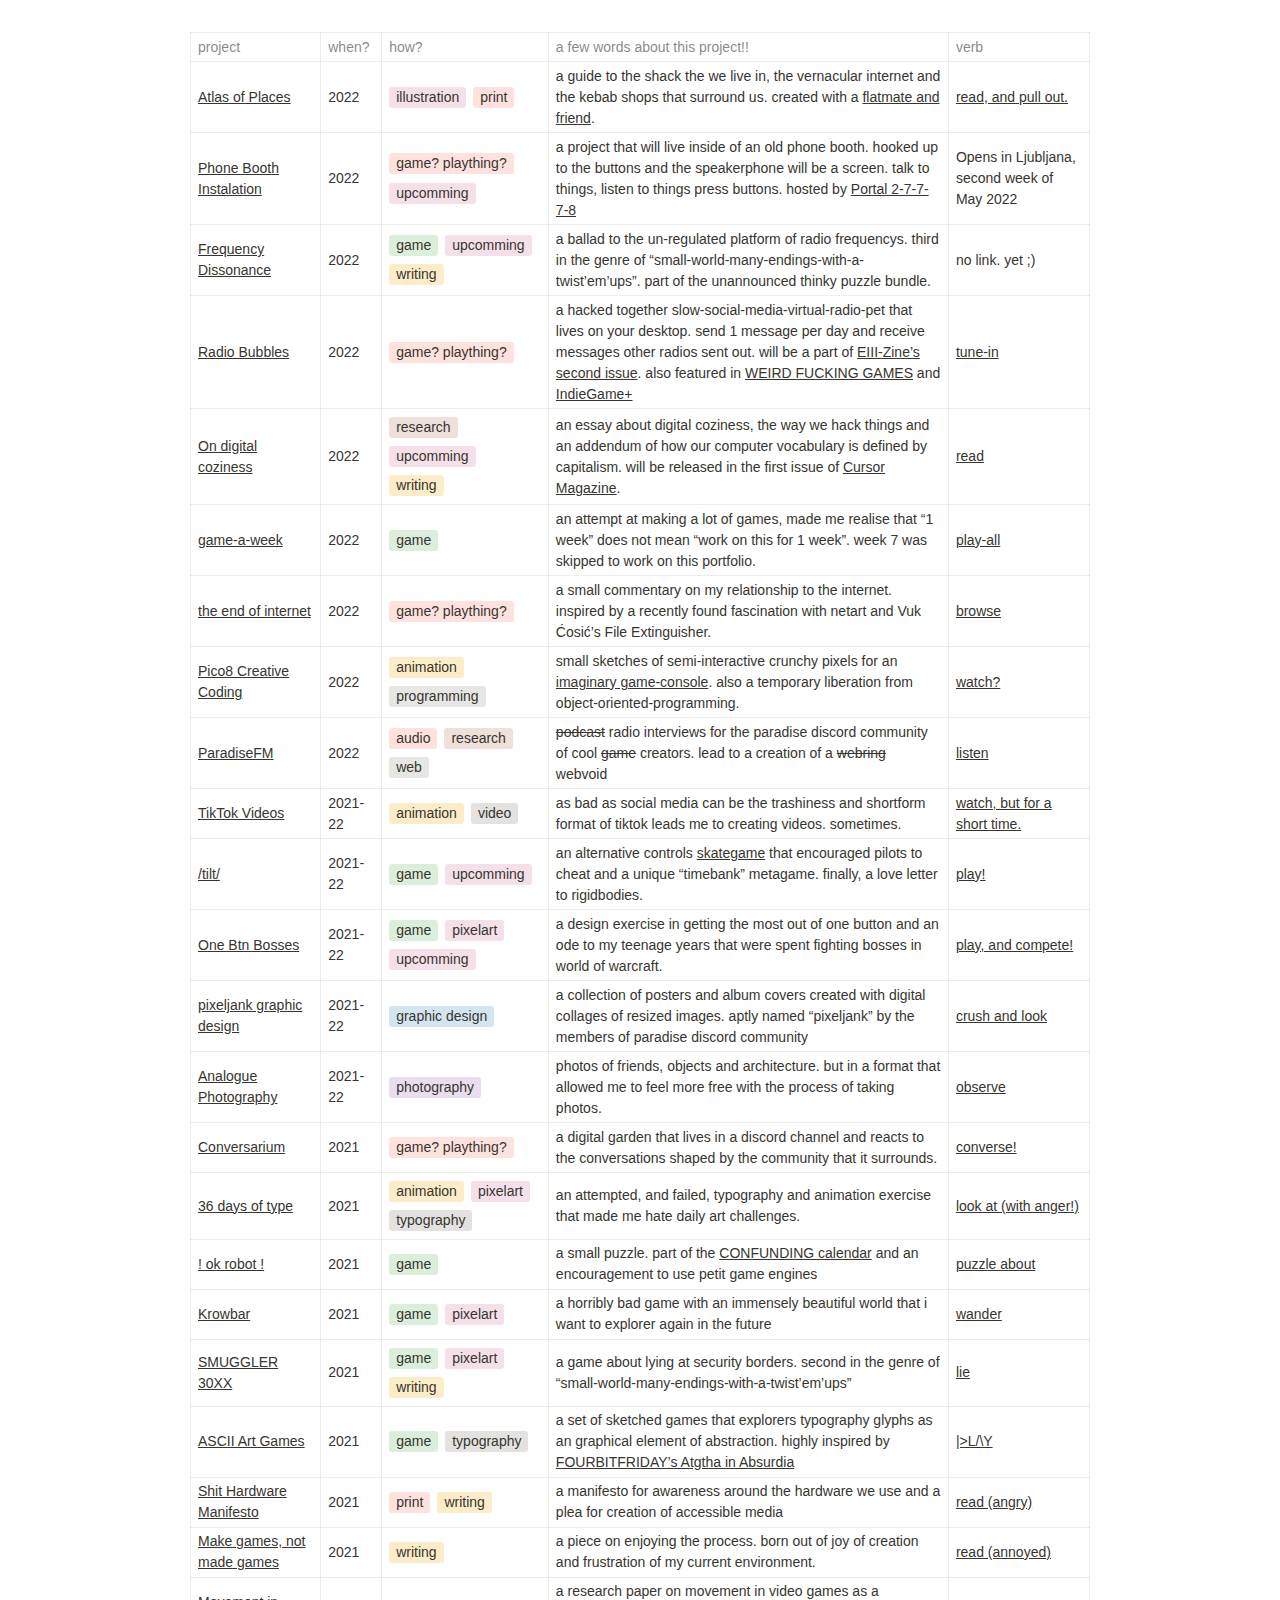
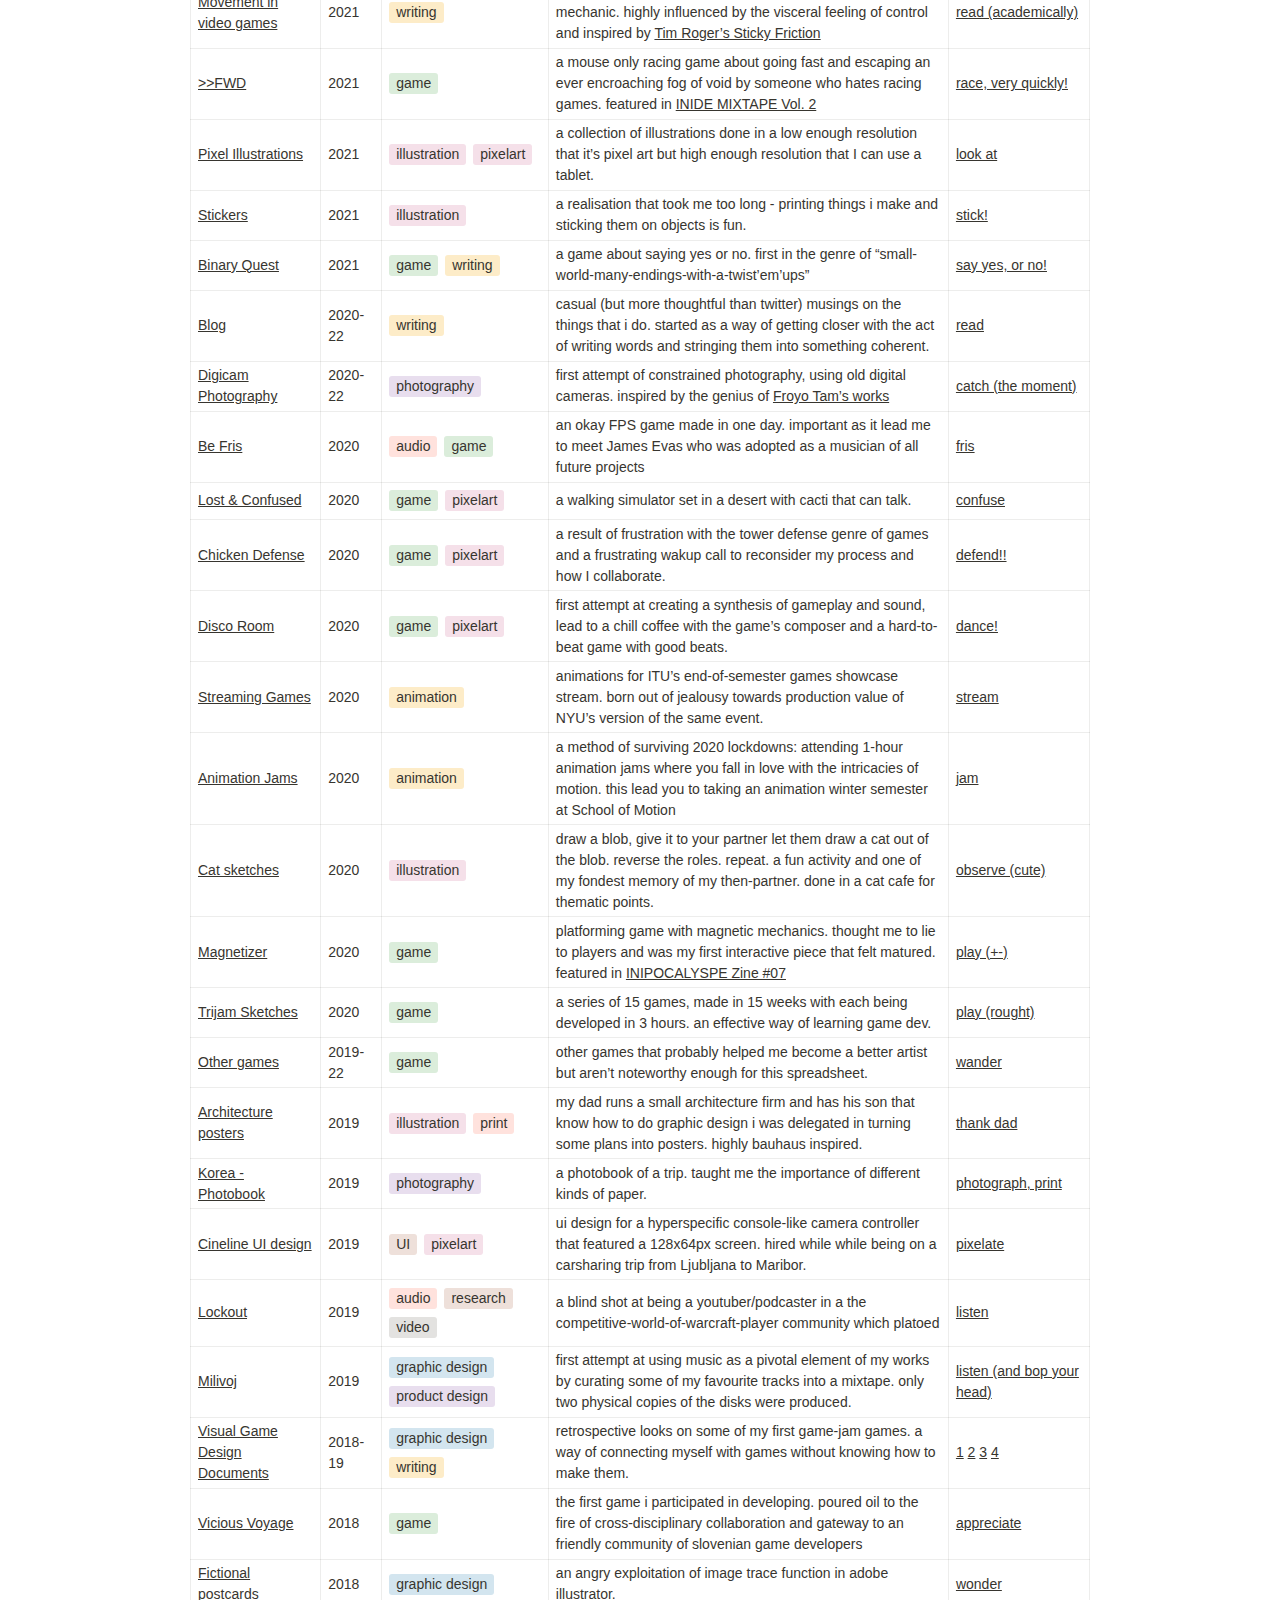
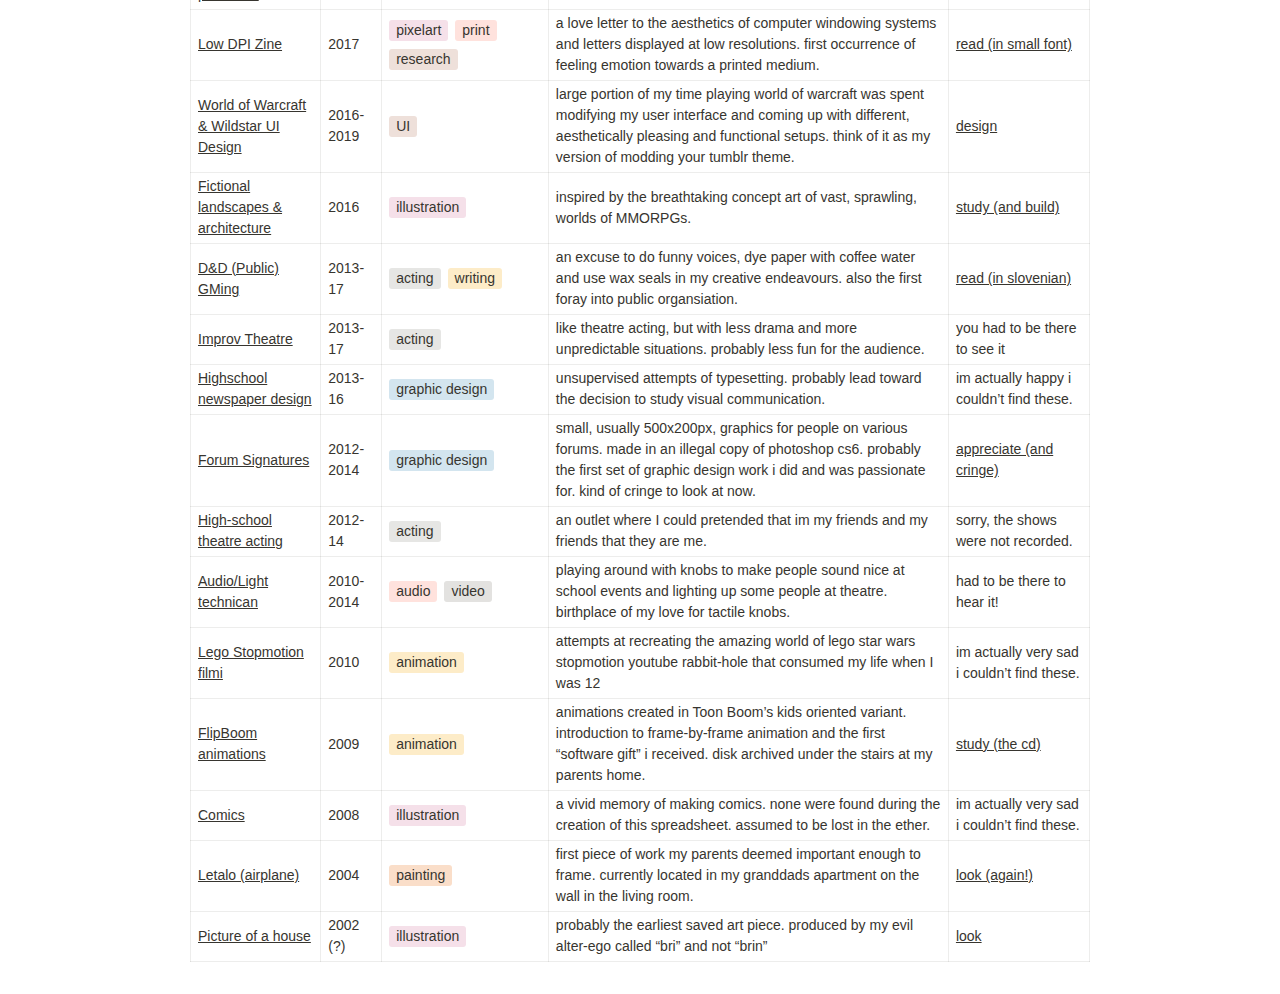
==== commit ba93b58d: "new notion page" ====
--- a/museum/all_works.html
+++ b/museum/all_works.html
@@ -1,1430 +1,1598 @@
 <html>
 
-<head>
-	<meta http-equiv="Content-Type" content="text/html; charset=utf-8" />
-	<title>(almost) all of my creative works</title>
-	<style>
-		/* cspell:disable-file */
-		/* webkit printing magic: print all background colors */
-		@font-face {
-			font-family: iaDuo;
-			src: url(fonts/iAWriterDuoS-Regular.woff2);
-			font-style: normal;
-			font-weight: normal;
-		}
-
-		@font-face {
-			font-family: iaDuo;
-			src: url(fonts/iAWriterDuoS-Italic.woff2);
-			font-style: italic;
-			font-weight: normal;
-		}
-
-		@font-face {
-			font-family: iaDuo;
-			src: url(fonts/iAWriterDuoS-Bold.woff2);
-			font-style: normal;
-			font-weight: bold;
-		}
-
-		@font-face {
-			font-family: iaDuo;
-			src: url(fonts/iAWriterDuoS-BoldItalic.woff2);
-			font-style: italic;
-			font-weight: bold;
-		}
-
-		html {
-			font-family: iaDuo, monospace;
-			-webkit-print-color-adjust: exact;
-		}
-
-		* {
-			box-sizing: border-box;
-			-webkit-print-color-adjust: exact;
-		}
-
-		html,
-		body {
-			margin: 0;
-			padding: 0;
-		}
-
-		@media only screen {
+	<head>
+		<meta http-equiv="Content-Type" content="text/html; charset=utf-8" />
+		<title>(almost) all of my creative works</title>
+		<style>
+			/* cspell:disable-file */
+			/* webkit printing magic: print all background colors */
+			html {
+				-webkit-print-color-adjust: exact;
+			}
+
+			* {
+				box-sizing: border-box;
+				-webkit-print-color-adjust: exact;
+			}
+
+			html,
 			body {
-				margin: 2em auto;
-				max-width: 900px;
-				color: #00303b;
-			}
-		}
-
-		body {
-			line-height: 1.5;
-			white-space: pre-wrap;
-		}
-
-		a,
-		a.visited {
-			color: inherit;
-			text-decoration: underline;
-		}
-
-		.pdf-relative-link-path {
-			font-size: 80%;
-			color: #00303b;
-		}
-
-		h1,
-		h2,
-		h3 {
-			letter-spacing: -0.01em;
-			line-height: 1.2;
-			font-weight: 600;
-			margin-bottom: 0;
-		}
-
-		.page-title {
-			font-size: 2.5rem;
-			font-weight: 700;
-			margin-top: 0;
-			margin-bottom: 0.75em;
-		}
-
-		h1 {
-			font-size: 1.875rem;
-			margin-top: 1.875rem;
-		}
-
-		h2 {
-			font-size: 1.5rem;
-			margin-top: 1.5rem;
-		}
-
-		h3 {
-			font-size: 1.25rem;
-			margin-top: 1.25rem;
-		}
-
-		.source {
-			border: 1px solid #ddd;
-			border-radius: 3px;
-			padding: 1.5em;
-			word-break: break-all;
-		}
-
-		.callout {
-			border-radius: 3px;
-			padding: 1rem;
-		}
-
-		figure {
-			margin: 1.25em 0;
-			page-break-inside: avoid;
-		}
-
-		figcaption {
-			opacity: 0.5;
-			font-size: 85%;
-			margin-top: 0.5em;
-		}
-
-		mark {
-			background-color: transparent;
-		}
-
-		.indented {
-			padding-left: 1.5em;
-		}
-
-		hr {
-			background: transparent;
-			display: block;
-			width: 100%;
-			height: 1px;
-			visibility: visible;
-			border: none;
-			border-bottom: 1px solid rgba(55, 53, 47, 0.09);
-		}
-
-		img {
-			max-width: 100%;
-		}
-
-		@media only print {
+				margin: 0;
+				padding: 0;
+			}
+
+			@media only screen {
+				body {
+					margin: 2em auto;
+					max-width: 900px;
+					color: rgb(55, 53, 47);
+				}
+			}
+
+			/* body {
+				line-height: 1.5;
+				white-space: pre-wrap;
+			} */
+
+			a,
+			a.visited {
+				color: inherit;
+				text-decoration: underline;
+			}
+
+			.pdf-relative-link-path {
+				font-size: 80%;
+				color: #444;
+			}
+
+			h1,
+			h2,
+			h3 {
+				letter-spacing: -0.01em;
+				line-height: 1.2;
+				font-weight: 600;
+				margin-bottom: 0;
+			}
+
+			.page-title {
+				font-size: 2.5rem;
+				font-weight: 700;
+				margin-top: 0;
+				margin-bottom: 0.75em;
+			}
+
+			h1 {
+				font-size: 1.875rem;
+				margin-top: 1.875rem;
+			}
+
+			h2 {
+				font-size: 1.5rem;
+				margin-top: 1.5rem;
+			}
+
+			h3 {
+				font-size: 1.25rem;
+				margin-top: 1.25rem;
+			}
+
+			.source {
+				border: 1px solid #ddd;
+				border-radius: 3px;
+				padding: 1.5em;
+				word-break: break-all;
+			}
+
+			.callout {
+				border-radius: 3px;
+				padding: 1rem;
+			}
+
+			figure {
+				margin: 1.25em 0;
+				page-break-inside: avoid;
+			}
+
+			figcaption {
+				opacity: 0.5;
+				font-size: 85%;
+				margin-top: 0.5em;
+			}
+
+			mark {
+				background-color: transparent;
+			}
+
+			.indented {
+				padding-left: 1.5em;
+			}
+
+			hr {
+				background: transparent;
+				display: block;
+				width: 100%;
+				height: 1px;
+				visibility: visible;
+				border: none;
+				border-bottom: 1px solid rgba(55, 53, 47, 0.09);
+			}
+
 			img {
-				max-height: 100vh;
-				object-fit: contain;
-			}
-		}
-
-		@page {
-			margin: 1in;
-		}
-
-		.collection-content {
-			font-size: 0.875rem;
-		}
-
-		.column-list {
-			display: flex;
-			justify-content: space-between;
-		}
-
-		.column {
-			padding: 0 1em;
-		}
-
-		.column:first-child {
-			padding-left: 0;
-		}
-
-		.column:last-child {
-			padding-right: 0;
-		}
-
-		.table_of_contents-item {
-			display: block;
-			font-size: 0.875rem;
-			line-height: 1.3;
-			padding: 0.125rem;
-		}
-
-		.table_of_contents-indent-1 {
-			margin-left: 1.5rem;
-		}
-
-		.table_of_contents-indent-2 {
-			margin-left: 3rem;
-		}
-
-		.table_of_contents-indent-3 {
-			margin-left: 4.5rem;
-		}
-
-		.table_of_contents-link {
-			text-decoration: none;
-			opacity: 0.7;
-			border-bottom: 1px solid rgba(55, 53, 47, 0.18);
-		}
-
-		table,
-		th,
-		td {
-			border: 1px solid rgba(55, 53, 47, 0.09);
-			border-collapse: collapse;
-		}
-
-		table {
-			border-left: none;
-			border-right: none;
-		}
-
-		th,
-		td {
-			font-weight: normal;
-			padding: 0.25em 0.5em;
-			line-height: 1.5;
-			min-height: 1.5em;
-			text-align: left;
-		}
-
-		th {
-			color: #00303b99;
-		}
-
-		ol,
-		ul {
-			margin: 0;
-			margin-block-start: 0.6em;
-			margin-block-end: 0.6em;
-		}
-
-		li>ol:first-child,
-		li>ul:first-child {
-			margin-block-start: 0.6em;
-		}
-
-		ul>li {
-			list-style: disc;
-		}
-
-		ul.to-do-list {
-			text-indent: -1.7em;
-		}
-
-		ul.to-do-list>li {
-			list-style: none;
-		}
-
-		.to-do-children-checked {
-			text-decoration: line-through;
-			opacity: 0.375;
-		}
-
-		ul.toggle>li {
-			list-style: none;
-		}
-
-		ul {
-			padding-inline-start: 1.7em;
-		}
-
-		ul>li {
-			padding-left: 0.1em;
-		}
-
-		ol {
-			padding-inline-start: 1.6em;
-		}
-
-		ol>li {
-			padding-left: 0.2em;
-		}
-
-		.mono ol {
-			padding-inline-start: 2em;
-		}
-
-		.mono ol>li {
-			text-indent: -0.4em;
-		}
-
-		.toggle {
-			padding-inline-start: 0em;
-			list-style-type: none;
-		}
-
-		/* Indent toggle children */
-		.toggle>li>details {
-			padding-left: 1.7em;
-		}
-
-		.toggle>li>details>summary {
-			margin-left: -1.1em;
-		}
-
-		.selected-value {
-			display: inline-block;
-			padding: 0 0.5em;
-			background: rgba(206, 205, 202, 0.5);
-			border-radius: 3px;
-			margin-right: 0.5em;
-			margin-top: 0.3em;
-			margin-bottom: 0.3em;
-			white-space: nowrap;
-		}
-
-		.collection-title {
-			display: inline-block;
-			margin-right: 1em;
-		}
-
-		.simple-table {
-			margin-top: 1em;
-			font-size: 0.875rem;
-		}
-
-		.simple-table-header {
-			background: rgb(247, 246, 243);
-			color: #00303b;
-
-			font-weight: 500;
-		}
-
-		time {
-			opacity: 0.5;
-		}
-
-
-		.text-icon {
-			border: 1px solid #000;
-			text-align: center;
-		}
-
-
-		.page-header-icon {
-			font-size: 3rem;
-			margin-bottom: 1rem;
-		}
-
-		.page-header-icon-with-cover {
-			margin-top: -0.72em;
-			margin-left: 0.07em;
-		}
-
-		.page-header-icon img {
-			border-radius: 3px;
-		}
-
-		.link-to-page {
-			margin: 1em 0;
-			padding: 0;
-			border: none;
-			font-weight: 500;
-		}
-
-		p>.user {
-			opacity: 0.5;
-		}
-
-		td>.user,
-		td>time {
-			white-space: nowrap;
-		}
-
-		input[type="checkbox"] {
-			transform: scale(1.5);
-			margin-right: 0.6em;
-			vertical-align: middle;
-		}
-
-		p {
-			margin-top: 0.5em;
-			margin-bottom: 0.5em;
-		}
-
-		.image {
-			border: none;
-			margin: 1.5em 0;
-			padding: 0;
-			border-radius: 0;
-			text-align: center;
-		}
-
-		.code,
-		code {
-			background: rgba(135, 131, 120, 0.15);
-			border-radius: 3px;
-			padding: 0.2em 0.4em;
-			border-radius: 3px;
-			font-size: 85%;
-			tab-size: 2;
-		}
-
-		code {
-			color: #eb5757;
-		}
-
-		.code {
-			padding: 1.5em 1em;
-		}
-
-		.code-wrap {
-			white-space: pre-wrap;
-			word-break: break-all;
-		}
-
-		.code>code {
-			background: none;
-			padding: 0;
-			font-size: 100%;
-			color: inherit;
-		}
-
-		blockquote {
-			font-size: 1.25em;
-			margin: 1em 0;
-			padding-left: 1em;
-			border-left: 3px solid #00303b;
-
-		}
-
-		.bookmark {
-			text-decoration: none;
-			max-height: 8em;
-			padding: 0;
-			display: flex;
-			width: 100%;
-			align-items: stretch;
-		}
-
-		.bookmark-title {
-			font-size: 0.85em;
-			overflow: hidden;
-			text-overflow: ellipsis;
-			height: 1.75em;
-			white-space: nowrap;
-		}
-
-		.bookmark-text {
-			display: flex;
-			flex-direction: column;
-		}
-
-		.bookmark-info {
-			flex: 4 1 180px;
-			padding: 12px 14px 14px;
-			display: flex;
-			flex-direction: column;
-			justify-content: space-between;
-		}
-
-		.bookmark-image {
-			width: 33%;
-			flex: 1 1 180px;
-			display: block;
-			position: relative;
-			object-fit: cover;
-			border-radius: 1px;
-		}
-
-		.bookmark-description {
-			color: #00303b99;
-			font-size: 0.75em;
-			overflow: hidden;
-			max-height: 4.5em;
-			word-break: break-word;
-		}
-
-		.bookmark-href {
-			font-size: 0.75em;
-			margin-top: 0.25em;
-		}
-
-
-		.highlight-default {
-			color: rgba(55, 53, 47, 1);
-		}
-
-		.highlight-gray {
-			color: rgba(120, 119, 116, 1);
-			fill: rgba(120, 119, 116, 1);
-		}
-
-		.highlight-brown {
-			color: rgba(159, 107, 83, 1);
-			fill: rgba(159, 107, 83, 1);
-		}
-
-		.highlight-orange {
-			color: rgba(217, 115, 13, 1);
-			fill: rgba(217, 115, 13, 1);
-		}
-
-		.highlight-yellow {
-			color: rgba(203, 145, 47, 1);
-			fill: rgba(203, 145, 47, 1);
-		}
-
-		.highlight-teal {
-			color: rgba(68, 131, 97, 1);
-			fill: rgba(68, 131, 97, 1);
-		}
-
-		.highlight-blue {
-			color: rgba(51, 126, 169, 1);
-			fill: rgba(51, 126, 169, 1);
-		}
-
-		.highlight-purple {
-			color: rgba(144, 101, 176, 1);
-			fill: rgba(144, 101, 176, 1);
-		}
-
-		.highlight-pink {
-			color: rgba(193, 76, 138, 1);
-			fill: rgba(193, 76, 138, 1);
-		}
-
-		.highlight-red {
-			color: rgba(212, 76, 71, 1);
-			fill: rgba(212, 76, 71, 1);
-		}
-
-		.highlight-gray_background {
-			background: rgba(241, 241, 239, 1);
-		}
-
-		.highlight-brown_background {
-			background: rgba(244, 238, 238, 1);
-		}
-
-		.highlight-orange_background {
-			background: rgba(251, 236, 221, 1);
-		}
-
-		.highlight-yellow_background {
-			background: rgba(251, 243, 219, 1);
-		}
-
-		.highlight-teal_background {
-			background: rgba(237, 243, 236, 1);
-		}
-
-		.highlight-blue_background {
-			background: rgba(231, 243, 248, 1);
-		}
-
-		.highlight-purple_background {
-			background: rgba(244, 240, 247, 0.8);
-		}
-
-		.highlight-pink_background {
-			background: rgba(249, 238, 243, 0.8);
-		}
-
-		.highlight-red_background {
-			background: rgba(253, 235, 236, 1);
-		}
-
-		.block-color-default {
-			color: inherit;
-			fill: inherit;
-		}
-
-		.block-color-gray {
-			color: rgba(120, 119, 116, 1);
-			fill: rgba(120, 119, 116, 1);
-		}
-
-		.block-color-brown {
-			color: rgba(159, 107, 83, 1);
-			fill: rgba(159, 107, 83, 1);
-		}
-
-		.block-color-orange {
-			color: rgba(217, 115, 13, 1);
-			fill: rgba(217, 115, 13, 1);
-		}
-
-		.block-color-yellow {
-			color: rgba(203, 145, 47, 1);
-			fill: rgba(203, 145, 47, 1);
-		}
-
-		.block-color-teal {
-			color: rgba(68, 131, 97, 1);
-			fill: rgba(68, 131, 97, 1);
-		}
-
-		.block-color-blue {
-			color: rgba(51, 126, 169, 1);
-			fill: rgba(51, 126, 169, 1);
-		}
-
-		.block-color-purple {
-			color: rgba(144, 101, 176, 1);
-			fill: rgba(144, 101, 176, 1);
-		}
-
-		.block-color-pink {
-			color: rgba(193, 76, 138, 1);
-			fill: rgba(193, 76, 138, 1);
-		}
-
-		.block-color-red {
-			color: rgba(212, 76, 71, 1);
-			fill: rgba(212, 76, 71, 1);
-		}
-
-		.block-color-gray_background {
-			background: rgba(241, 241, 239, 1);
-		}
-
-		.block-color-brown_background {
-			background: rgba(244, 238, 238, 1);
-		}
-
-		.block-color-orange_background {
-			background: rgba(251, 236, 221, 1);
-		}
-
-		.block-color-yellow_background {
-			background: rgba(251, 243, 219, 1);
-		}
-
-		.block-color-teal_background {
-			background: rgba(237, 243, 236, 1);
-		}
-
-		.block-color-blue_background {
-			background: rgba(231, 243, 248, 1);
-		}
-
-		.block-color-purple_background {
-			background: rgba(244, 240, 247, 0.8);
-		}
-
-		.block-color-pink_background {
-			background: rgba(249, 238, 243, 0.8);
-		}
-
-		.block-color-red_background {
-			background: rgba(253, 235, 236, 1);
-		}
-
-		.select-value-color-pink {
-			background-color: rgba(245, 224, 233, 1);
-		}
-
-		.select-value-color-purple {
-			background-color: rgba(232, 222, 238, 1);
-		}
-
-		.select-value-color-green {
-			background-color: rgba(219, 237, 219, 1);
-		}
-
-		.select-value-color-gray {
-			background-color: rgba(227, 226, 224, 1);
-		}
-
-		.select-value-color-opaquegray {
-			background-color: rgba(255, 255, 255, 0.0375);
-		}
-
-		.select-value-color-orange {
-			background-color: rgba(250, 222, 201, 1);
-		}
-
-		.select-value-color-brown {
-			background-color: rgba(238, 224, 218, 1);
-		}
-
-		.select-value-color-red {
-			background-color: rgba(255, 226, 221, 1);
-		}
-
-		.select-value-color-yellow {
-			background-color: rgba(253, 236, 200, 1);
-		}
-
-		.select-value-color-blue {
-			background-color: rgba(211, 229, 239, 1);
-		}
-	</style>
-</head>
-
-<body>
-	<article class="page sans">
-		<div class="page-body">
-			<table>
-				<thead>
-					<tr>
-						<th><b>project</b></th>
-						<th><b>link</b></th>
-						<th><b>when?</b></th>
-						<th><b>what?</b></th>
-						<th><b> few words!</b></th>
-					</tr>
-				</thead>
-				<tbody>
-					<tr id="b622e005-fbd9-41c1-a680-306bad21bcc8">
-						<td class="cell-title"><a
-								href="https://www.notion.so/Frequency-Dissonance-b622e005fbd941c1a680306bad21bcc8">Frequency
-								Dissonance</a></td>
-						<td class="cell-Eq]h">no link. yet ;)</td>
-						<td class="cell-Z`xQ">2022</td>
-						<td class="cell-fhtm"><span class="selected-value select-value-color-green">game</span><span
-								class="selected-value select-value-color-pink">upcomming</span><span
-								class="selected-value select-value-color-yellow">writing</span></td>
-						<td class="cell-SG}=">a ballad to the un-regulated platform of radio frequencys. third in
-							the genre of “small-world-many-endings-with-a-twist’em’ups”. part of the unannounced
-							thinky puzzle bundle.</td>
-					</tr>
-					<tr id="205813cf-b8a2-462e-b263-97e60d674a26">
-						<td class="cell-title"><a
-								href="https://www.notion.so/Radio-Bubbles-205813cfb8a2462eb26397e60d674a26">Radio
-								Bubbles</a></td>
-						<td class="cell-Eq]h"><a
-								href="https://ash-k.itch.io/radiobubble">https://ash-k.itch.io/radiobubble</a></td>
-						<td class="cell-Z`xQ">2022</td>
-						<td class="cell-fhtm"><span class="selected-value select-value-color-red">game?
-								plaything?</span></td>
-						<td class="cell-SG}=">a hacked together slow-social-media-virtual-radio-pet that lives on
-							your desktop. send 1 message per day and receive messages other radios sent out. will be
-							a part of <a href="https://eiii-zine.nl">EIII-Zine’s second issue</a>.</td>
-					</tr>
-					<tr id="9bf05500-8447-4b03-a284-6f7a5fb21e47">
-						<td class="cell-title"><a
-								href="https://www.notion.so/On-digital-coziness-9bf0550084474b03a2846f7a5fb21e47">On
-								digital coziness</a></td>
-						<td class="cell-Eq]h"><a
-								href="https://www.notion.so/cursor-vol-1-digital-hyyge-3331080a4a57446688ab272d6bab5690">https://low-lemming-d42.notion.site/cursor-vol-1-digital-hyyge-3331080a4a57446688ab272d6bab5690</a>
-						</td>
-						<td class="cell-Z`xQ">2022</td>
-						<td class="cell-fhtm"><span class="selected-value select-value-color-brown">research</span><span
-								class="selected-value select-value-color-pink">upcomming</span><span
-								class="selected-value select-value-color-yellow">writing</span></td>
-						<td class="cell-SG}=">an essay about digital coziness, the way we hack things and an
-							addendum of how our computer vocabulary is defined by capitalism. will be released in
-							the first issue of <a href="https://cursormag.cargo.site">Cursor Magazine</a>.</td>
-					</tr>
-					<tr id="812c3ffa-d4ed-49f0-8c50-9e7430fff632">
-						<td class="cell-title"><a
-								href="https://www.notion.so/game-a-week-812c3ffad4ed49f08c509e7430fff632">game-a-week</a>
-						</td>
-						<td class="cell-Eq]h"><a
-								href="https://itch.io/c/2049895/game-a-week-2022">https://itch.io/c/2049895/game-a-week-2022</a>
-						</td>
-						<td class="cell-Z`xQ">2022</td>
-						<td class="cell-fhtm"><span class="selected-value select-value-color-green">game</span></td>
-						<td class="cell-SG}=">an attempt at making a lot of games, made me realise that “1 week”
-							does not mean “work on this for 1 week”. week 7 was skipped to work on this portfolio.
-						</td>
-					</tr>
-					<tr id="db32fb28-e0bf-4a30-93e0-b401eae6c76d">
-						<td class="cell-title"><a
-								href="https://www.notion.so/the-end-of-internet-db32fb28e0bf4a3093e0b401eae6c76d">the
-								end of internet</a></td>
-						<td class="cell-Eq]h"><a
-								href="https://being-brin.itch.io/net">https://being-brin.itch.io/net</a></td>
-						<td class="cell-Z`xQ">2022</td>
-						<td class="cell-fhtm"><span class="selected-value select-value-color-red">game?
-								plaything?</span></td>
-						<td class="cell-SG}=">a small commentary on my relationship to the internet. inspired by a
-							recently found fascination with netart and Vuk Ćosić’s File Extinguisher. </td>
-					</tr>
-					<tr id="77baab00-df7d-43b4-9fba-271528016524">
-						<td class="cell-title"><a
-								href="https://www.notion.so/Pico8-Creative-Coding-77baab00df7d43b49fba271528016524">Pico8
-								Creative Coding</a></td>
-						<td class="cell-Eq]h"><a href="https://imgur.com/a/06FmT4s">https://imgur.com/a/06FmT4s</a>
-						</td>
-						<td class="cell-Z`xQ">2022</td>
-						<td class="cell-fhtm"><span
-								class="selected-value select-value-color-yellow">animation</span><span
-								class="selected-value select-value-color-default">programming</span></td>
-						<td class="cell-SG}=">small sketches of semi-interactive crunchy pixels for an <a
-								href="https://www.lexaloffle.com/pico-8.php">imaginary game-console</a>. also a
-							temporary liberation from object-oriented-programming.</td>
-					</tr>
-					<tr id="4f8663a6-b6f5-4d8e-a920-0bf074d64596">
-						<td class="cell-title"><a
-								href="https://www.notion.so/ParadiseFM-4f8663a6b6f54d8ea9200bf074d64596">ParadiseFM</a>
-						</td>
-						<td class="cell-Eq]h"><a
-								href="https://paradise-place.github.io/paradise.fm/">https://paradise-place.github.io/paradise.fm/</a>
-						</td>
-						<td class="cell-Z`xQ">2022</td>
-						<td class="cell-fhtm"><span class="selected-value select-value-color-red">audio</span><span
-								class="selected-value select-value-color-brown">research</span><span
-								class="selected-value select-value-color-default">web</span></td>
-						<td class="cell-SG}="><del>podcast</del> radio interviews for the paradise discord community
-							of cool <del>game</del> creators. lead to a creation of a <del>webring</del> webvoid
-						</td>
-					</tr>
-					<tr id="911bf529-be6c-4bbb-9c06-c5ddeef75ff9">
-						<td class="cell-title"><a
-								href="https://www.notion.so/TikTok-Videos-911bf529be6c4bbb9c06c5ddeef75ff9">TikTok
-								Videos</a></td>
-						<td class="cell-Eq]h"><a
-								href="https://www.tiktok.com/@being_brin">https://www.tiktok.com/@being_brin</a>
-						</td>
-						<td class="cell-Z`xQ">2021-22</td>
-						<td class="cell-fhtm"><span
-								class="selected-value select-value-color-yellow">animation</span><span
-								class="selected-value select-value-color-gray">video</span></td>
-						<td class="cell-SG}=">as bad as social media can be the trashiness and shortform format of
-							tiktok leads me to creating videos. sometimes.</td>
-					</tr>
-					<tr id="3b988364-b489-4773-883c-5a09d43b8f68">
-						<td class="cell-title"><a
-								href="https://www.notion.so/tilt-3b988364b4894773883c5a09d43b8f68">/tilt/</a></td>
-						<td class="cell-Eq]h"><a
-								href="https://www.newgrounds.com/portal/view/832594">https://www.newgrounds.com/portal/view/832594</a>
-						</td>
-						<td class="cell-Z`xQ">2021-22</td>
-						<td class="cell-fhtm"><span class="selected-value select-value-color-green">game</span><span
-								class="selected-value select-value-color-pink">upcomming</span></td>
-						<td class="cell-SG}=">an alternative controls <a
-								href="https://mut.media/skategames/">skategame</a> that encouraged pilots to cheat
-							and a unique “timebank” metagame. finally, a love letter to rigidbodies.</td>
-					</tr>
-					<tr id="751199e4-7d56-4229-a4e0-cb84181e4e88">
-						<td class="cell-title"><a
-								href="https://www.notion.so/One-Btn-Bosses-751199e47d564229a4e0cb84181e4e88">One Btn
-								Bosses</a></td>
-						<td class="cell-Eq]h"><a
-								href="https://www.newgrounds.com/portal/view/793986">https://www.newgrounds.com/portal/view/793986</a>
-						</td>
-						<td class="cell-Z`xQ">2021-22</td>
-						<td class="cell-fhtm"><span class="selected-value select-value-color-green">game</span><span
-								class="selected-value select-value-color-pink">pixelart</span><span
-								class="selected-value select-value-color-pink">upcomming</span></td>
-						<td class="cell-SG}=">a design exercise in getting the most out of one button and an ode to
-							my teenage years that were spent fighting bosses in world of warcraft. </td>
-					</tr>
-					<tr id="e9b57518-50a7-4edb-b8ee-b80c39df90c5">
-						<td class="cell-title"><a
-								href="https://www.notion.so/pixeljank-graphic-design-e9b5751850a74edbb8eeb80c39df90c5">pixeljank
-								graphic design</a></td>
-						<td class="cell-Eq]h"><a href="https://imgur.com/a/xBD4Wp4">https://imgur.com/a/xBD4Wp4</a>
-						</td>
-						<td class="cell-Z`xQ">2021-22</td>
-						<td class="cell-fhtm"><span class="selected-value select-value-color-blue">graphic
-								design</span></td>
-						<td class="cell-SG}=">a collection of posters and album covers created with digital collages
-							of resized images. aptly named “pixeljank” by the members of paradise discord community
-						</td>
-					</tr>
-					<tr id="14e77a22-27ec-4a37-bfe9-838acd30c15d">
-						<td class="cell-title"><a
-								href="https://www.notion.so/Analogue-Photography-14e77a2227ec4a37bfe9838acd30c15d">Analogue
-								Photography</a></td>
-						<td class="cell-Eq]h"><a href="https://imgur.com/a/bSqkOLy">https://imgur.com/a/bSqkOLy</a>
-						</td>
-						<td class="cell-Z`xQ">2021-22</td>
-						<td class="cell-fhtm"><span class="selected-value select-value-color-purple">photography</span>
-						</td>
-						<td class="cell-SG}=">photos of friends, objects and architecture. but in a format that
-							allowed me to feel more free with the process of taking photos.</td>
-					</tr>
-					<tr id="13e58b23-e38c-4a18-b0d7-58248298c2ec">
-						<td class="cell-title"><a
-								href="https://www.notion.so/Krowbar-13e58b23e38c4a18b0d758248298c2ec">Krowbar</a>
-						</td>
-						<td class="cell-Eq]h"><a
-								href="https://being-brin.itch.io/krowbar">https://being-brin.itch.io/krowbar</a>
-						</td>
-						<td class="cell-Z`xQ">2021</td>
-						<td class="cell-fhtm"><span class="selected-value select-value-color-green">game</span><span
-								class="selected-value select-value-color-pink">pixelart</span></td>
-						<td class="cell-SG}=">a horribly bad game with an immensely beautiful world that i want to
-							explorer again in the future</td>
-					</tr>
-					<tr id="cc0c22ed-d02c-41e8-ad0c-569d54f19b35">
-						<td class="cell-title"><a
-								href="https://www.notion.so/SMUGGLER-30XX-cc0c22edd02c41e8ad0c569d54f19b35">SMUGGLER
-								30XX</a></td>
-						<td class="cell-Eq]h"><a
-								href="https://being-brin.itch.io/30xx">https://being-brin.itch.io/30xx</a></td>
-						<td class="cell-Z`xQ">2021</td>
-						<td class="cell-fhtm"><span class="selected-value select-value-color-green">game</span><span
-								class="selected-value select-value-color-pink">pixelart</span><span
-								class="selected-value select-value-color-yellow">writing</span></td>
-						<td class="cell-SG}=">a game about lying at security borders. second in the genre of
-							“small-world-many-endings-with-a-twist’em’ups”</td>
-					</tr>
-					<tr id="aeb2172c-7876-4284-96d3-00d687c50001">
-						<td class="cell-title"><a
-								href="https://www.notion.so/ASCII-Art-Games-aeb2172c7876428496d300d687c50001">ASCII
-								Art Games</a></td>
-						<td class="cell-Eq]h"><a
-								href="https://itch.io/c/2364106/games">https://itch.io/c/2364106/games</a></td>
-						<td class="cell-Z`xQ">2021</td>
-						<td class="cell-fhtm"><span class="selected-value select-value-color-green">game</span><span
-								class="selected-value select-value-color-gray">typography</span></td>
-						<td class="cell-SG}=">a set of sketched games that explorers typography glyphs as an
-							graphical element of abstraction. highly inspired by <a
-								href="https://fourbitfriday.itch.io/absurdia">FOURBITFRIDAY’s Atgtha in Absurdia</a>
-						</td>
-					</tr>
-					<tr id="bd804969-8695-4f7e-84a5-85fb0b9a8318">
-						<td class="cell-title"><a
-								href="https://www.notion.so/Shit-Hardware-Manifesto-bd80496986954f7e84a585fb0b9a8318">Shit
-								Hardware Manifesto</a></td>
-						<td class="cell-Eq]h"><a
-								href="https://photos.app.goo.gl/yX7ysDWF1PiyLJS56">https://photos.app.goo.gl/yX7ysDWF1PiyLJS56</a>
-						</td>
-						<td class="cell-Z`xQ">2021</td>
-						<td class="cell-fhtm"><span class="selected-value select-value-color-red">print</span><span
-								class="selected-value select-value-color-yellow">writing</span></td>
-						<td class="cell-SG}=">a manifesto for awareness around the hardware we use and a plea for
-							creation of accessible media</td>
-					</tr>
-					<tr id="d7543f81-411f-4f89-98b6-71f3b5b17812">
-						<td class="cell-title"><a
-								href="https://www.notion.so/Make-games-not-made-games-d7543f81411f4f8998b671f3b5b17812">Make
-								games, not made games</a></td>
-						<td class="cell-Eq]h"><a
-								href="https://brin.neocities.org/posts/2021-03-17-process.html">https://brin.neocities.org/posts/2021-03-17-process.html</a>
-						</td>
-						<td class="cell-Z`xQ">2021</td>
-						<td class="cell-fhtm"><span class="selected-value select-value-color-yellow">writing</span>
-						</td>
-						<td class="cell-SG}=">a piece on enjoying the process. born out of joy of creation and
-							frustration of my current environment.</td>
-					</tr>
-					<tr id="5023bcc7-61c6-4036-bd35-7ee5359bed72">
-						<td class="cell-title"><a
-								href="https://www.notion.so/Movement-in-video-games-5023bcc761c64036bd357ee5359bed72">Movement
-								in video games</a></td>
-						<td class="cell-Eq]h"><a
-								href="http://brin.neocities.org/momentum.html">http://brin.neocities.org/momentum.html</a>
-						</td>
-						<td class="cell-Z`xQ">2021</td>
-						<td class="cell-fhtm"><span class="selected-value select-value-color-yellow">writing</span>
-						</td>
-						<td class="cell-SG}=">a research paper on movement in video games as a mechanic. highly
-							influenced by the visceral feeling of control and inspired by <a
-								href="https://kotaku.com/in-praise-of-sticky-friction-5558166">Tim Roger’s Sticky
-								Friction</a></td>
-					</tr>
-					<tr id="0c1f5d71-dc16-4403-b9da-3bd2968fcca6">
-						<td class="cell-title"><a
-								href="https://www.notion.so/FWD-0c1f5d71dc164403b9da3bd2968fcca6">&gt;&gt;FWD</a>
-						</td>
-						<td class="cell-Eq]h"><a
-								href="https://being-brin.itch.io/fwd">https://being-brin.itch.io/fwd</a></td>
-						<td class="cell-Z`xQ">2021</td>
-						<td class="cell-fhtm"><span class="selected-value select-value-color-green">game</span></td>
-						<td class="cell-SG}=">a mouse only racing game about going fast and escaping an ever
-							encroaching fog of void by someone who hates racing games. featured in <a
-								href="https://superraregames.com/products/srg-mixtape-volume-2">INIDE MIXTAPE Vol.
-								2</a></td>
-					</tr>
-					<tr id="3632a613-9f91-4b71-80d9-e899b245d133">
-						<td class="cell-title"><a
-								href="https://www.notion.so/Pixel-Illustrations-3632a6139f914b7180d9e899b245d133">Pixel
-								Illustrations</a></td>
-						<td class="cell-Eq]h"><a href="https://imgur.com/a/1ar1Uwh">https://imgur.com/a/1ar1Uwh</a>
-						</td>
-						<td class="cell-Z`xQ">2021</td>
-						<td class="cell-fhtm"><span
-								class="selected-value select-value-color-pink">illustration</span><span
-								class="selected-value select-value-color-pink">pixelart</span></td>
-						<td class="cell-SG}=">a collection of illustrations done in a low enough resolution that
-							it’s pixel art but high enough resolution that I can use a tablet.</td>
-					</tr>
-					<tr id="aac29456-c1de-4153-86da-e39f3d8a047e">
-						<td class="cell-title"><a
-								href="https://www.notion.so/Stickers-aac29456c1de415386dae39f3d8a047e">Stickers</a>
-						</td>
-						<td class="cell-Eq]h"><a href="https://imgur.com/a/Bi5MVYO">https://imgur.com/a/Bi5MVYO</a>
-						</td>
-						<td class="cell-Z`xQ">2021</td>
-						<td class="cell-fhtm"><span class="selected-value select-value-color-pink">illustration</span>
-						</td>
-						<td class="cell-SG}=">a realisation that took me too long - printing things i make and
-							sticking them on objects is fun.</td>
-					</tr>
-					<tr id="12ab9bcc-4a41-4873-b0bb-0d113f7fafc2">
-						<td class="cell-title"><a
-								href="https://www.notion.so/Binary-Quest-12ab9bcc4a414873b0bb0d113f7fafc2">Binary
-								Quest</a></td>
-						<td class="cell-Eq]h"><a
-								href="https://www.newgrounds.com/portal/view/786047">https://www.newgrounds.com/portal/view/786047</a>
-						</td>
-						<td class="cell-Z`xQ">2021</td>
-						<td class="cell-fhtm"><span class="selected-value select-value-color-green">game</span><span
-								class="selected-value select-value-color-yellow">writing</span></td>
-						<td class="cell-SG}=">a game about saying yes or no. first in the genre of
-							“small-world-many-endings-with-a-twist’em’ups”</td>
-					</tr>
-					<tr id="3a3b3d74-b1a0-40ab-9381-20ce1f4faf9b">
-						<td class="cell-title"><a
-								href="https://www.notion.so/Blog-3a3b3d74b1a040ab938120ce1f4faf9b">Blog</a></td>
-						<td class="cell-Eq]h"><a href="https://brin.neocities.org/">https://brin.neocities.org</a>
-						</td>
-						<td class="cell-Z`xQ">2020-22</td>
-						<td class="cell-fhtm"><span class="selected-value select-value-color-yellow">writing</span>
-						</td>
-						<td class="cell-SG}=">casual (but more thoughtful than twitter) musings on the things that i
-							do. started as a way of getting closer with the act of writing words and stringing them
-							into something coherent.</td>
-					</tr>
-					<tr id="f1ac6d75-0484-4648-90d3-1f476ebb7b24">
-						<td class="cell-title"><a
-								href="https://www.notion.so/Digicam-Photography-f1ac6d750484464890d31f476ebb7b24">Digicam
-								Photography</a></td>
-						<td class="cell-Eq]h"><a
-								href="https://photos.app.goo.gl/TndnadUpQSoxA9KPA">https://photos.app.goo.gl/TndnadUpQSoxA9KPA</a>
-						</td>
-						<td class="cell-Z`xQ">2020-22</td>
-						<td class="cell-fhtm"><span class="selected-value select-value-color-purple">photography</span>
-						</td>
-						<td class="cell-SG}=">first attempt of constrained photography, using old digital cameras.
-							inspired by the genius of <a href="https://www.froyotam.info">Froyo Tam’s works</a></td>
-					</tr>
-					<tr id="2c59af0c-f485-4440-9e4b-20d5095946ab">
-						<td class="cell-title"><a
-								href="https://www.notion.so/Lost-Confused-2c59af0cf48544409e4b20d5095946ab">Lost
-								&amp; Confused</a></td>
-						<td class="cell-Eq]h"><a
-								href="https://being-brin.itch.io/lost-confused">https://being-brin.itch.io/lost-confused</a>
-						</td>
-						<td class="cell-Z`xQ">2020</td>
-						<td class="cell-fhtm"><span class="selected-value select-value-color-green">game</span><span
-								class="selected-value select-value-color-pink">pixelart</span></td>
-						<td class="cell-SG}=">a walking simulator set in a desert with cacti that can talk.</td>
-					</tr>
-					<tr id="ab4bc1bf-5763-4916-b536-5a5f5fda436d">
-						<td class="cell-title"><a
-								href="https://www.notion.so/Chicken-Defense-ab4bc1bf57634916b5365a5f5fda436d">Chicken
-								Defense</a></td>
-						<td class="cell-Eq]h"><a
-								href="https://rimo.itch.io/chicken-defense">https://rimo.itch.io/chicken-defense</a>
-						</td>
-						<td class="cell-Z`xQ">2020</td>
-						<td class="cell-fhtm"><span class="selected-value select-value-color-green">game</span><span
-								class="selected-value select-value-color-pink">pixelart</span></td>
-						<td class="cell-SG}=">a result of frustration with the tower defense genre of games and a
-							frustrating wakup call to reconsider my process and how I collaborate.</td>
-					</tr>
-					<tr id="10c2bb2e-41cc-4cfc-a6cf-ccbeef8d9972">
-						<td class="cell-title"><a
-								href="https://www.notion.so/Disco-Room-10c2bb2e41cc4cfca6cfccbeef8d9972">Disco
-								Room</a></td>
-						<td class="cell-Eq]h"><a
-								href="https://being-brin.itch.io/disco-room">https://being-brin.itch.io/disco-room</a>
-						</td>
-						<td class="cell-Z`xQ">2020</td>
-						<td class="cell-fhtm"><span class="selected-value select-value-color-green">game</span><span
-								class="selected-value select-value-color-pink">pixelart</span></td>
-						<td class="cell-SG}=">first attempt at creating a synthesis of gameplay and sound, lead to a
-							chill coffee with the game’s composer and a hard-to-beat game with good beats.</td>
-					</tr>
-					<tr id="1cb8c2a8-3397-4af8-9c18-7c888455b8d0">
-						<td class="cell-title"><a
-								href="https://www.notion.so/Streaming-Games-1cb8c2a833974af89c187c888455b8d0">Streaming
-								Games</a></td>
-						<td class="cell-Eq]h"><a
-								href="https://photos.app.goo.gl/8DX8W494dqgLYvCC8">https://photos.app.goo.gl/8DX8W494dqgLYvCC8</a>
-						</td>
-						<td class="cell-Z`xQ">2020</td>
-						<td class="cell-fhtm"><span class="selected-value select-value-color-yellow">animation</span>
-						</td>
-						<td class="cell-SG}=">animations for ITU’s end-of-semester games showcase stream. born out
-							of jealousy towards production value of NYU’s version of the same event.</td>
-					</tr>
-					<tr id="6ce7a180-1d08-4b65-ba0f-2b1463163a8f">
-						<td class="cell-title"><a
-								href="https://www.notion.so/Animation-Jams-6ce7a1801d084b65ba0f2b1463163a8f">Animation
-								Jams</a></td>
-						<td class="cell-Eq]h"></td>
-						<td class="cell-Z`xQ">2020</td>
-						<td class="cell-fhtm"><span class="selected-value select-value-color-yellow">animation</span>
-						</td>
-						<td class="cell-SG}=">a method of surviving 2020 lockdowns: attending 1-hour animation jams
-							where you fall in love with the intricacies of motion. this lead you to taking an
-							animation winter semester at School of Motion</td>
-					</tr>
-					<tr id="7e471340-9374-4289-8cd0-b043ec8a0fe6">
-						<td class="cell-title"><a
-								href="https://www.notion.so/Cat-sketches-7e471340937442898cd0b043ec8a0fe6">Cat
-								sketches</a></td>
-						<td class="cell-Eq]h"><a
-								href="https://i.imgur.com/EMxirLb_d.webp?maxwidth=1520&amp;fidelity=grand">https://i.imgur.com/EMxirLb_d.webp?maxwidth=1520&amp;fidelity=grand</a>
-						</td>
-						<td class="cell-Z`xQ">2020</td>
-						<td class="cell-fhtm"><span class="selected-value select-value-color-pink">illustration</span>
-						</td>
-						<td class="cell-SG}=">draw a blob, give it to your partner let them draw a cat out of the
-							blob. reverse the roles. repeat. a fun activity and one of my fondest memory of my
-							then-partner. done in a cat cafe for thematic points.</td>
-					</tr>
-					<tr id="11bbf9da-e626-46b2-9eea-083fbd705810">
-						<td class="cell-title"><a
-								href="https://www.notion.so/Magnetizer-11bbf9dae62646b29eea083fbd705810">Magnetizer</a>
-						</td>
-						<td class="cell-Eq]h"><a
-								href="https://being-brin.itch.io/magnetizer">https://being-brin.itch.io/magnetizer</a>
-						</td>
-						<td class="cell-Z`xQ">2020</td>
-						<td class="cell-fhtm"><span class="selected-value select-value-color-green">game</span></td>
-						<td class="cell-SG}=">platforming game with magnetic mechanics. thought me to lie to players
-							and was my first interactive piece that felt matured. featured in <a
-								href="https://pizzapranks.itch.io/indiepocalypse-7">INIPOCALYSPE Zine #07</a></td>
-					</tr>
-					<tr id="13e4850d-c228-48f9-9abf-a36cca5e8d5a">
-						<td class="cell-title"><a
-								href="https://www.notion.so/Trijam-Sketches-13e4850dc22848f99abfa36cca5e8d5a">Trijam
-								Sketches</a></td>
-						<td class="cell-Eq]h"><a
-								href="https://itch.io/c/2364121/trijam-sketches">https://itch.io/c/2364121/trijam-sketches</a>
-						</td>
-						<td class="cell-Z`xQ">2020</td>
-						<td class="cell-fhtm"><span class="selected-value select-value-color-green">game</span></td>
-						<td class="cell-SG}=">a series of 15 games, made in 15 weeks with each being developed in 3
-							hours. an effective way of learning game dev.</td>
-					</tr>
-					<tr id="2a9c9c51-6620-4709-a6ec-f5fc5df8668f">
-						<td class="cell-title"><a
-								href="https://www.notion.so/Other-games-2a9c9c5166204709a6ecf5fc5df8668f">Other
-								games</a></td>
-						<td class="cell-Eq]h"><a
-								href="https://being-brin.itch.io/krowbar">https://being-brin.itch.io/krowbar</a>
-						</td>
-						<td class="cell-Z`xQ">2019-22</td>
-						<td class="cell-fhtm"><span class="selected-value select-value-color-green">game</span></td>
-						<td class="cell-SG}=">other games that probably helped me become a better artist but aren’t
-							noteworthy enough for this spreadsheet.</td>
-					</tr>
-					<tr id="b7440f55-a1d3-44c7-b5bc-7972d11facb3">
-						<td class="cell-title"><a
-								href="https://www.notion.so/Architecture-posters-b7440f55a1d344c7b5bc7972d11facb3">Architecture
-								posters</a></td>
-						<td class="cell-Eq]h"><a
-								href="https://www.artstation.com/artwork/gJE1m8">https://www.artstation.com/artwork/gJE1m8</a>
-						</td>
-						<td class="cell-Z`xQ">2019</td>
-						<td class="cell-fhtm"><span
-								class="selected-value select-value-color-pink">illustration</span><span
-								class="selected-value select-value-color-red">print</span></td>
-						<td class="cell-SG}=">my dad runs a small architecture firm and has his son that know how to
-							do graphic design i was delegated in turning some plans into posters. highly bauhaus
-							inspired.</td>
-					</tr>
-					<tr id="26d0574f-73ea-4421-99af-1e81cafcc015">
-						<td class="cell-title"><a
-								href="https://www.notion.so/Korea-Photobook-26d0574f73ea442199af1e81cafcc015">Korea
-								- Photobook</a></td>
-						<td class="cell-Eq]h">TODO - add a link</td>
-						<td class="cell-Z`xQ">2019</td>
-						<td class="cell-fhtm"><span class="selected-value select-value-color-purple">photography</span>
-						</td>
-						<td class="cell-SG}=">a photobook of a trip. taught me the importance of different kinds of
-							paper.</td>
-					</tr>
-					<tr id="363d8048-78d9-48ad-8c88-a1af084b2401">
-						<td class="cell-title"><a
-								href="https://www.notion.so/Cineline-UI-design-363d804878d948ad8c88a1af084b2401">Cineline
-								UI design</a></td>
-						<td class="cell-Eq]h"><a href="https://imgur.com/a/k018xlT">https://imgur.com/a/k018xlT</a>
-						</td>
-						<td class="cell-Z`xQ">2019</td>
-						<td class="cell-fhtm"><span class="selected-value select-value-color-brown">UI</span><span
-								class="selected-value select-value-color-pink">pixelart</span></td>
-						<td class="cell-SG}=">ui design for a hyperspecific console-like camera controller that
-							featured a 128x64px screen. hired while while being on a carsharing trip from Ljubljana
-							to Maribor.</td>
-					</tr>
-					<tr id="05ce4431-d109-419e-93bd-ff708fee0c97">
-						<td class="cell-title"><a
-								href="https://www.notion.so/Lockout-05ce4431d109419e93bdff708fee0c97">Lockout</a>
-						</td>
-						<td class="cell-Eq]h"><a
-								href="https://open.spotify.com/show/3SJ7inQTA9qazmTNRKAUuy?si=24c79d8e1f1448e8">https://open.spotify.com/show/3SJ7inQTA9qazmTNRKAUuy?si=24c79d8e1f1448e8</a>
-						</td>
-						<td class="cell-Z`xQ">2019</td>
-						<td class="cell-fhtm"><span class="selected-value select-value-color-red">audio</span><span
-								class="selected-value select-value-color-brown">research</span><span
-								class="selected-value select-value-color-gray">video</span></td>
-						<td class="cell-SG}=">a blind shot at being a youtuber/podcaster in a the
-							competitive-world-of-warcraft-player community which platoed </td>
-					</tr>
-					<tr id="f08e0b66-c054-4e21-beac-5a47e3ec382f">
-						<td class="cell-title"><a
-								href="https://www.notion.so/Milivoj-f08e0b66c0544e21beac5a47e3ec382f">Milivoj</a>
-						</td>
-						<td class="cell-Eq]h"><a
-								href="https://www.artstation.com/artwork/PmwgYL">https://www.artstation.com/artwork/PmwgYL</a>
-						</td>
-						<td class="cell-Z`xQ">2019</td>
-						<td class="cell-fhtm"><span class="selected-value select-value-color-blue">graphic
-								design</span><span class="selected-value select-value-color-purple">product
-								design</span></td>
-						<td class="cell-SG}=">first attempt at using music as a pivotal element of my works by
-							curating some of my favourite tracks into a mixtape. only two physical copies of the
-							disks were produced.</td>
-					</tr>
-					<tr id="54bc9b06-dcfa-470e-b181-5f06dc471694">
-						<td class="cell-title"><a
-								href="https://www.notion.so/Visual-Game-Design-Documents-54bc9b06dcfa470eb1815f06dc471694">Visual
-								Game Design Documents</a></td>
-						<td class="cell-Eq]h"><a
-								href="https://www.artstation.com/artwork/58xgn8">https://www.artstation.com/artwork/58xgn8</a>
-							<a
-								href="https://www.artstation.com/artwork/Pmxr44">https://www.artstation.com/artwork/Pmxr44</a>
-							<a
-								href="https://www.artstation.com/artwork/58bG98">https://www.artstation.com/artwork/58bG98</a>
-							<a
-								href="https://www.artstation.com/artwork/N5yvXd">https://www.artstation.com/artwork/N5yvXd</a>
-						</td>
-						<td class="cell-Z`xQ">2018-19</td>
-						<td class="cell-fhtm"><span class="selected-value select-value-color-blue">graphic
-								design</span><span class="selected-value select-value-color-yellow">writing</span>
-						</td>
-						<td class="cell-SG}=">retrospective looks on some of my first game-jam games. a way of
-							connecting myself with games without knowing how to make them.</td>
-					</tr>
-					<tr id="894d7378-d8e8-46d1-8a02-1f366f2616e3">
-						<td class="cell-title"><a
-								href="https://www.notion.so/Vicious-Voyage-894d7378d8e846d18a021f366f2616e3">Vicious
-								Voyage</a></td>
-						<td class="cell-Eq]h"><a
-								href="https://being-brin.itch.io/vicious-voyage">https://being-brin.itch.io/vicious-voyage</a>
-						</td>
-						<td class="cell-Z`xQ">2018</td>
-						<td class="cell-fhtm"><span class="selected-value select-value-color-green">game</span></td>
-						<td class="cell-SG}=">the first game i participated in developing. poured oil to the fire of
-							cross-disciplinary collaboration and gateway to an friendly community of slovenian game
-							developers</td>
-					</tr>
-					<tr id="7e97a1ee-e0da-4d01-8407-2288cb192f88">
-						<td class="cell-title"><a
-								href="https://www.notion.so/Fictional-postcards-7e97a1eee0da4d0184072288cb192f88">Fictional
-								postcards</a></td>
-						<td class="cell-Eq]h"><a
-								href="https://www.artstation.com/artwork/bEBno">https://www.artstation.com/artwork/bEBno</a>
-						</td>
-						<td class="cell-Z`xQ">2018</td>
-						<td class="cell-fhtm"><span class="selected-value select-value-color-blue">graphic
-								design</span></td>
-						<td class="cell-SG}=">an angry exploitation of image trace function in adobe illustrator.
-						</td>
-					</tr>
-					<tr id="e4ccce45-cd3e-4a6c-84a0-84d7bf82e43e">
-						<td class="cell-title"><a
-								href="https://www.notion.so/Low-DPI-Zine-e4ccce45cd3e4a6c84a084d7bf82e43e">Low DPI
-								Zine</a></td>
-						<td class="cell-Eq]h">TODO - add a link</td>
-						<td class="cell-Z`xQ">2017</td>
-						<td class="cell-fhtm"><span class="selected-value select-value-color-pink">pixelart</span><span
-								class="selected-value select-value-color-red">print</span><span
-								class="selected-value select-value-color-brown">research</span></td>
-						<td class="cell-SG}=">a love letter to the aesthetics of computer windowing systems and
-							letters displayed at low resolutions. first occurrence of feeling emotion towards a
-							printed medium.</td>
-					</tr>
-					<tr id="93720f20-a49c-4739-b1cb-1d54dad07e28">
-						<td class="cell-title"><a
-								href="https://www.notion.so/World-of-Warcraft-Wildstar-UI-Design-93720f20a49c4739b1cb1d54dad07e28">World
-								of Warcraft &amp; Wildstar UI Design</a></td>
-						<td class="cell-Eq]h"><a
-								href="https://www.artstation.com/artwork/ba5lVm">https://www.artstation.com/artwork/ba5lVm</a>
-						</td>
-						<td class="cell-Z`xQ">2016-2019</td>
-						<td class="cell-fhtm"><span class="selected-value select-value-color-brown">UI</span></td>
-						<td class="cell-SG}=">large portion of my time playing world of warcraft was spent modifying
-							my user interface and coming up with different, aesthetically pleasing and functional
-							setups. think of it as my version of modding your tumblr theme.</td>
-					</tr>
-					<tr id="d7c44bdb-c1c4-4e2b-9df9-4d799373d873">
-						<td class="cell-title"><a
-								href="https://www.notion.so/Fictional-landscapes-architecture-d7c44bdbc1c44e2b9df94d799373d873">Fictional
-								landscapes &amp; architecture</a></td>
-						<td class="cell-Eq]h"><a href="https://imgur.com/a/dufh1n1">https://imgur.com/a/t1AmItM</a>
-						</td>
-						<td class="cell-Z`xQ">2016</td>
-						<td class="cell-fhtm"><span class="selected-value select-value-color-pink">illustration</span>
-						</td>
-						<td class="cell-SG}=">inspired by the breathtaking concept art of vast, sprawling, worlds of
-							MMORPGs.</td>
-					</tr>
-					<tr id="d29d962a-6480-4858-b1d5-9217ffab454e">
-						<td class="cell-title"><a
-								href="https://www.notion.so/D-D-Public-GMing-d29d962a64804858b1d59217ffab454e">D&amp;D
-								(Public) GMing</a></td>
-						<td class="cell-Eq]h"><a
-								href="https://dndslovenija.wordpress.com/">https://dndslovenija.wordpress.com</a>
-						</td>
-						<td class="cell-Z`xQ">2013-17</td>
-						<td class="cell-fhtm"><span class="selected-value select-value-color-default">acting</span><span
-								class="selected-value select-value-color-yellow">writing</span></td>
-						<td class="cell-SG}=">an excuse to do funny voices, dye paper with coffee water and use wax
-							seals in my creative endeavours. also the first foray into public organsiation.</td>
-					</tr>
-					<tr id="d64260b4-f5c6-45eb-a903-25d7749c0a46">
-						<td class="cell-title"><a
-								href="https://www.notion.so/Improv-Theatre-d64260b4f5c645eba90325d7749c0a46">Improv
-								Theatre</a></td>
-						<td class="cell-Eq]h">you had to be there to know it</td>
-						<td class="cell-Z`xQ">2013-17</td>
-						<td class="cell-fhtm"><span class="selected-value select-value-color-default">acting</span>
-						</td>
-						<td class="cell-SG}=">like theatre acting, but with less drama and more unpredictable
-							situations. probably less fun for the audience.</td>
-					</tr>
-					<tr id="b8f9d99c-61a5-4103-bba6-3de3f263de03">
-						<td class="cell-title"><a
-								href="https://www.notion.so/Highschool-newspaper-design-b8f9d99c61a54103bba63de3f263de03">Highschool
-								newspaper design</a></td>
-						<td class="cell-Eq]h">im actually happy i couldn’t find these.</td>
-						<td class="cell-Z`xQ">2013-16</td>
-						<td class="cell-fhtm"><span class="selected-value select-value-color-blue">graphic
-								design</span></td>
-						<td class="cell-SG}=">unsupervised attempts of typesetting. probably lead toward the
-							decision to study visual communication.</td>
-					</tr>
-					<tr id="4df5cf9b-bfea-4961-9dd2-e17efec2facf">
-						<td class="cell-title"><a
-								href="https://www.notion.so/Forum-Signatures-4df5cf9bbfea49619dd2e17efec2facf">Forum
-								Signatures</a></td>
-						<td class="cell-Eq]h"><a
-								href="https://www.pokecommunity.com/showthread.php?t=321786">https://www.pokecommunity.com/showthread.php?t=321786</a>
-						</td>
-						<td class="cell-Z`xQ">2012-2014</td>
-						<td class="cell-fhtm"><span class="selected-value select-value-color-blue">graphic
-								design</span></td>
-						<td class="cell-SG}=">small, usually 500x200px, graphics for people on various forums. made
-							in an illegal copy of photoshop cs6. probably the first set of graphic design work i did
-							and was passionate for. kind of cringe to look at now.</td>
-					</tr>
-					<tr id="6f89811a-ee8b-40a4-8ac5-ce551e519998">
-						<td class="cell-title"><a
-								href="https://www.notion.so/High-school-theatre-acting-6f89811aee8b40a48ac5ce551e519998">High-school
-								theatre acting</a></td>
-						<td class="cell-Eq]h">sorry, the shows were not recorded.</td>
-						<td class="cell-Z`xQ">2012-14</td>
-						<td class="cell-fhtm"><span class="selected-value select-value-color-default">acting</span>
-						</td>
-						<td class="cell-SG}=">an outlet where I could pretended that im my friends and my friends
-							that they are me.</td>
-					</tr>
-					<tr id="9a6844ee-f387-43a5-b6f6-f5e1e7a31cff">
-						<td class="cell-title"><a
-								href="https://www.notion.so/Audio-Light-technican-9a6844eef38743a5b6f6f5e1e7a31cff">Audio/Light
-								technican</a></td>
-						<td class="cell-Eq]h"></td>
-						<td class="cell-Z`xQ">2010-2014</td>
-						<td class="cell-fhtm"><span class="selected-value select-value-color-red">audio</span><span
-								class="selected-value select-value-color-gray">video</span></td>
-						<td class="cell-SG}=">playing around with knobs to make people sound nice at school events
-							and lighting up some people at theatre. birthplace of my love for tactile knobs.</td>
-					</tr>
-					<tr id="eba118cb-a90a-4ed6-9f8b-c7b4c2ad63b9">
-						<td class="cell-title"><a
-								href="https://www.notion.so/Lego-Stopmotion-filmi-eba118cba90a4ed69f8bc7b4c2ad63b9">Lego
-								Stopmotion filmi</a></td>
-						<td class="cell-Eq]h">im actually very sad i couldn’t find these.</td>
-						<td class="cell-Z`xQ">2010</td>
-						<td class="cell-fhtm"><span class="selected-value select-value-color-yellow">animation</span>
-						</td>
-						<td class="cell-SG}=">attempts at recreating the amazing world of lego star wars stopmotion
-							youtube rabbit-hole that consumed my life when I was 12</td>
-					</tr>
-					<tr id="caabfce3-72fa-4c4c-b65e-8b248165f6f9">
-						<td class="cell-title"><a
-								href="https://www.notion.so/FlipBoom-animations-caabfce372fa4c4cb65e8b248165f6f9">FlipBoom
-								animations</a></td>
-						<td class="cell-Eq]h">im actually very sad i couldn’t find these.</td>
-						<td class="cell-Z`xQ">2009</td>
-						<td class="cell-fhtm"><span class="selected-value select-value-color-yellow">animation</span>
-						</td>
-						<td class="cell-SG}=">animations created in Toon Boom’s kids oriented variant. introduction
-							to frame-by-frame animation and the first “software gift” i received. disk archived
-							under the stairs at my parents home. </td>
-					</tr>
-					<tr id="d5cde024-c4e3-4987-9998-2f208b7e3507">
-						<td class="cell-title"><a
-								href="https://www.notion.so/Comics-d5cde024c4e3498799982f208b7e3507">Comics</a></td>
-						<td class="cell-Eq]h">im actually very sad i couldn’t find these.</td>
-						<td class="cell-Z`xQ">2008</td>
-						<td class="cell-fhtm"><span class="selected-value select-value-color-pink">illustration</span>
-						</td>
-						<td class="cell-SG}=">a vivid memory of making comics. none were found during the creation
-							of this spreadsheet. assumed to be lost in the ether.</td>
-					</tr>
-					<tr id="e0f7dbb9-43c0-418c-aa91-c28b70e02bae">
-						<td class="cell-title"><a
-								href="https://www.notion.so/Letalo-airplane-e0f7dbb943c0418caa91c28b70e02bae">Letalo
-								(airplane)</a></td>
-						<td class="cell-Eq]h"><a
-								href="https://i.imgur.com/ElokaIU.jpeg">https://i.imgur.com/ElokaIU.jpeg</a></td>
-						<td class="cell-Z`xQ">2004</td>
-						<td class="cell-fhtm"><span class="selected-value select-value-color-orange">painting</span>
-						</td>
-						<td class="cell-SG}=">first piece of work my parents deemed important enough to frame.
-							currently located in my granddads apartment on the wall in the living room.</td>
-					</tr>
-					<tr id="80f7c155-d80b-4b7f-a0bf-42d6a347d723">
-						<td class="cell-title"><a
-								href="https://www.notion.so/Picture-of-a-house-80f7c155d80b4b7fa0bf42d6a347d723">Picture
-								of a house</a></td>
-						<td class="cell-Eq]h"><a
-								href="https://i.imgur.com/WOUBXZP.jpeg">https://i.imgur.com/WOUBXZP.jpeg</a></td>
-						<td class="cell-Z`xQ">2002 (?)</td>
-						<td class="cell-fhtm"><span class="selected-value select-value-color-pink">illustration</span>
-						</td>
-						<td class="cell-SG}=">probably the earliest saved art piece. produced by my evil alter-ego
-							called “bri” and not “brin”</td>
-					</tr>
-				</tbody>
-			</table>
-		</div>
-	</article>
-</body>
+				max-width: 100%;
+			}
+
+			@media only print {
+				img {
+					max-height: 100vh;
+					object-fit: contain;
+				}
+			}
+
+			@page {
+				margin: 1in;
+			}
+
+			.collection-content {
+				font-size: 0.875rem;
+			}
+
+			.column-list {
+				display: flex;
+				justify-content: space-between;
+			}
+
+			.column {
+				padding: 0 1em;
+			}
+
+			.column:first-child {
+				padding-left: 0;
+			}
+
+			.column:last-child {
+				padding-right: 0;
+			}
+
+			.table_of_contents-item {
+				display: block;
+				font-size: 0.875rem;
+				line-height: 1.3;
+				padding: 0.125rem;
+			}
+
+			.table_of_contents-indent-1 {
+				margin-left: 1.5rem;
+			}
+
+			.table_of_contents-indent-2 {
+				margin-left: 3rem;
+			}
+
+			.table_of_contents-indent-3 {
+				margin-left: 4.5rem;
+			}
+
+			.table_of_contents-link {
+				text-decoration: none;
+				opacity: 0.7;
+				border-bottom: 1px solid rgba(55, 53, 47, 0.18);
+			}
+
+			table,
+			th,
+			td {
+				border: 1px solid rgba(55, 53, 47, 0.09);
+				border-collapse: collapse;
+			}
+
+			table {
+				border-left: none;
+				border-right: none;
+			}
+
+			th,
+			td {
+				font-weight: normal;
+				padding: 0.25em 0.5em;
+				line-height: 1.5;
+				min-height: 1.5em;
+				text-align: left;
+			}
+
+			th {
+				color: rgba(55, 53, 47, 0.6);
+			}
+
+			ol,
+			ul {
+				margin: 0;
+				margin-block-start: 0.6em;
+				margin-block-end: 0.6em;
+			}
+
+			li>ol:first-child,
+			li>ul:first-child {
+				margin-block-start: 0.6em;
+			}
+
+			ul>li {
+				list-style: disc;
+			}
+
+			ul.to-do-list {
+				text-indent: -1.7em;
+			}
+
+			ul.to-do-list>li {
+				list-style: none;
+			}
+
+			.to-do-children-checked {
+				text-decoration: line-through;
+				opacity: 0.375;
+			}
+
+			ul.toggle>li {
+				list-style: none;
+			}
+
+			ul {
+				padding-inline-start: 1.7em;
+			}
+
+			ul>li {
+				padding-left: 0.1em;
+			}
+
+			ol {
+				padding-inline-start: 1.6em;
+			}
+
+			ol>li {
+				padding-left: 0.2em;
+			}
+
+			.mono ol {
+				padding-inline-start: 2em;
+			}
+
+			.mono ol>li {
+				text-indent: -0.4em;
+			}
+
+			.toggle {
+				padding-inline-start: 0em;
+				list-style-type: none;
+			}
+
+			/* Indent toggle children */
+			.toggle>li>details {
+				padding-left: 1.7em;
+			}
+
+			.toggle>li>details>summary {
+				margin-left: -1.1em;
+			}
+
+			.selected-value {
+				display: inline-block;
+				padding: 0 0.5em;
+				background: rgba(206, 205, 202, 0.5);
+				border-radius: 3px;
+				margin-right: 0.5em;
+				margin-top: 0.3em;
+				margin-bottom: 0.3em;
+				white-space: nowrap;
+			}
+
+			.collection-title {
+				display: inline-block;
+				margin-right: 1em;
+			}
+
+			.simple-table {
+				margin-top: 1em;
+				font-size: 0.875rem;
+			}
+
+			.simple-table-header {
+				background: rgb(247, 246, 243);
+				color: black;
+				font-weight: 500;
+			}
+
+			time {
+				opacity: 0.5;
+			}
+
+			.icon {
+				display: inline-block;
+				max-width: 1.2em;
+				max-height: 1.2em;
+				text-decoration: none;
+				vertical-align: text-bottom;
+				margin-right: 0.5em;
+			}
+
+			img.icon {
+				border-radius: 3px;
+			}
+
+			.user-icon {
+				width: 1.5em;
+				height: 1.5em;
+				border-radius: 100%;
+				margin-right: 0.5rem;
+			}
+
+			.user-icon-inner {
+				font-size: 0.8em;
+			}
+
+			.text-icon {
+				border: 1px solid #000;
+				text-align: center;
+			}
+
+			.page-cover-image {
+				display: block;
+				object-fit: cover;
+				width: 100%;
+				max-height: 30vh;
+			}
+
+			.page-header-icon {
+				font-size: 3rem;
+				margin-bottom: 1rem;
+			}
+
+			.page-header-icon-with-cover {
+				margin-top: -0.72em;
+				margin-left: 0.07em;
+			}
+
+			.page-header-icon img {
+				border-radius: 3px;
+			}
+
+			.link-to-page {
+				margin: 1em 0;
+				padding: 0;
+				border: none;
+				font-weight: 500;
+			}
+
+			p>.user {
+				opacity: 0.5;
+			}
+
+			td>.user,
+			td>time {
+				white-space: nowrap;
+			}
+
+			input[type="checkbox"] {
+				transform: scale(1.5);
+				margin-right: 0.6em;
+				vertical-align: middle;
+			}
+
+			p {
+				margin-top: 0.5em;
+				margin-bottom: 0.5em;
+			}
+
+			.image {
+				border: none;
+				margin: 1.5em 0;
+				padding: 0;
+				border-radius: 0;
+				text-align: center;
+			}
+
+			.code,
+			code {
+				background: rgba(135, 131, 120, 0.15);
+				border-radius: 3px;
+				padding: 0.2em 0.4em;
+				border-radius: 3px;
+				font-size: 85%;
+				tab-size: 2;
+			}
+
+			code {
+				color: #eb5757;
+			}
+
+			.code {
+				padding: 1.5em 1em;
+			}
+
+			.code-wrap {
+				white-space: pre-wrap;
+				word-break: break-all;
+			}
+
+			.code>code {
+				background: none;
+				padding: 0;
+				font-size: 100%;
+				color: inherit;
+			}
+
+			blockquote {
+				font-size: 1.25em;
+				margin: 1em 0;
+				padding-left: 1em;
+				border-left: 3px solid rgb(55, 53, 47);
+			}
+
+			.bookmark {
+				text-decoration: none;
+				max-height: 8em;
+				padding: 0;
+				display: flex;
+				width: 100%;
+				align-items: stretch;
+			}
+
+			.bookmark-title {
+				font-size: 0.85em;
+				overflow: hidden;
+				text-overflow: ellipsis;
+				height: 1.75em;
+				white-space: nowrap;
+			}
+
+			.bookmark-text {
+				display: flex;
+				flex-direction: column;
+			}
+
+			.bookmark-info {
+				flex: 4 1 180px;
+				padding: 12px 14px 14px;
+				display: flex;
+				flex-direction: column;
+				justify-content: space-between;
+			}
+
+			.bookmark-image {
+				width: 33%;
+				flex: 1 1 180px;
+				display: block;
+				position: relative;
+				object-fit: cover;
+				border-radius: 1px;
+			}
+
+			.bookmark-description {
+				color: rgba(55, 53, 47, 0.6);
+				font-size: 0.75em;
+				overflow: hidden;
+				max-height: 4.5em;
+				word-break: break-word;
+			}
+
+			.bookmark-href {
+				font-size: 0.75em;
+				margin-top: 0.25em;
+			}
+
+			.sans {
+				font-family: ui-sans-serif, -apple-system, BlinkMacSystemFont, "Segoe UI", Helvetica, "Apple Color Emoji", Arial, sans-serif, "Segoe UI Emoji", "Segoe UI Symbol";
+			}
+
+			.code {
+				font-family: "SFMono-Regular", Menlo, Consolas, "PT Mono", "Liberation Mono", Courier, monospace;
+			}
+
+			.serif {
+				font-family: Lyon-Text, Georgia, ui-serif, serif;
+			}
+
+			.mono {
+				font-family: iawriter-mono, Nitti, Menlo, Courier, monospace;
+			}
+
+			.pdf .sans {
+				font-family: Inter, ui-sans-serif, -apple-system, BlinkMacSystemFont, "Segoe UI", Helvetica, "Apple Color Emoji", Arial, sans-serif, "Segoe UI Emoji", "Segoe UI Symbol", "Twemoji", "Noto Color Emoji", "Noto Sans CJK JP";
+			}
+
+			.pdf:lang(zh-CN) .sans {
+				font-family: Inter, ui-sans-serif, -apple-system, BlinkMacSystemFont, "Segoe UI", Helvetica, "Apple Color Emoji", Arial, sans-serif, "Segoe UI Emoji", "Segoe UI Symbol", "Twemoji", "Noto Color Emoji", "Noto Sans CJK SC";
+			}
+
+			.pdf:lang(zh-TW) .sans {
+				font-family: Inter, ui-sans-serif, -apple-system, BlinkMacSystemFont, "Segoe UI", Helvetica, "Apple Color Emoji", Arial, sans-serif, "Segoe UI Emoji", "Segoe UI Symbol", "Twemoji", "Noto Color Emoji", "Noto Sans CJK TC";
+			}
+
+			.pdf:lang(ko-KR) .sans {
+				font-family: Inter, ui-sans-serif, -apple-system, BlinkMacSystemFont, "Segoe UI", Helvetica, "Apple Color Emoji", Arial, sans-serif, "Segoe UI Emoji", "Segoe UI Symbol", "Twemoji", "Noto Color Emoji", "Noto Sans CJK KR";
+			}
+
+			.pdf .code {
+				font-family: Source Code Pro, "SFMono-Regular", Menlo, Consolas, "PT Mono", "Liberation Mono", Courier, monospace, "Twemoji", "Noto Color Emoji", "Noto Sans Mono CJK JP";
+			}
+
+			.pdf:lang(zh-CN) .code {
+				font-family: Source Code Pro, "SFMono-Regular", Menlo, Consolas, "PT Mono", "Liberation Mono", Courier, monospace, "Twemoji", "Noto Color Emoji", "Noto Sans Mono CJK SC";
+			}
+
+			.pdf:lang(zh-TW) .code {
+				font-family: Source Code Pro, "SFMono-Regular", Menlo, Consolas, "PT Mono", "Liberation Mono", Courier, monospace, "Twemoji", "Noto Color Emoji", "Noto Sans Mono CJK TC";
+			}
+
+			.pdf:lang(ko-KR) .code {
+				font-family: Source Code Pro, "SFMono-Regular", Menlo, Consolas, "PT Mono", "Liberation Mono", Courier, monospace, "Twemoji", "Noto Color Emoji", "Noto Sans Mono CJK KR";
+			}
+
+			.pdf .serif {
+				font-family: PT Serif, Lyon-Text, Georgia, ui-serif, serif, "Twemoji", "Noto Color Emoji", "Noto Serif CJK JP";
+			}
+
+			.pdf:lang(zh-CN) .serif {
+				font-family: PT Serif, Lyon-Text, Georgia, ui-serif, serif, "Twemoji", "Noto Color Emoji", "Noto Serif CJK SC";
+			}
+
+			.pdf:lang(zh-TW) .serif {
+				font-family: PT Serif, Lyon-Text, Georgia, ui-serif, serif, "Twemoji", "Noto Color Emoji", "Noto Serif CJK TC";
+			}
+
+			.pdf:lang(ko-KR) .serif {
+				font-family: PT Serif, Lyon-Text, Georgia, ui-serif, serif, "Twemoji", "Noto Color Emoji", "Noto Serif CJK KR";
+			}
+
+			.pdf .mono {
+				font-family: PT Mono, iawriter-mono, Nitti, Menlo, Courier, monospace, "Twemoji", "Noto Color Emoji", "Noto Sans Mono CJK JP";
+			}
+
+			.pdf:lang(zh-CN) .mono {
+				font-family: PT Mono, iawriter-mono, Nitti, Menlo, Courier, monospace, "Twemoji", "Noto Color Emoji", "Noto Sans Mono CJK SC";
+			}
+
+			.pdf:lang(zh-TW) .mono {
+				font-family: PT Mono, iawriter-mono, Nitti, Menlo, Courier, monospace, "Twemoji", "Noto Color Emoji", "Noto Sans Mono CJK TC";
+			}
+
+			.pdf:lang(ko-KR) .mono {
+				font-family: PT Mono, iawriter-mono, Nitti, Menlo, Courier, monospace, "Twemoji", "Noto Color Emoji", "Noto Sans Mono CJK KR";
+			}
+
+			.highlight-default {
+				color: rgba(55, 53, 47, 1);
+			}
+
+			.highlight-gray {
+				color: rgba(120, 119, 116, 1);
+				fill: rgba(120, 119, 116, 1);
+			}
+
+			.highlight-brown {
+				color: rgba(159, 107, 83, 1);
+				fill: rgba(159, 107, 83, 1);
+			}
+
+			.highlight-orange {
+				color: rgba(217, 115, 13, 1);
+				fill: rgba(217, 115, 13, 1);
+			}
+
+			.highlight-yellow {
+				color: rgba(203, 145, 47, 1);
+				fill: rgba(203, 145, 47, 1);
+			}
+
+			.highlight-teal {
+				color: rgba(68, 131, 97, 1);
+				fill: rgba(68, 131, 97, 1);
+			}
+
+			.highlight-blue {
+				color: rgba(51, 126, 169, 1);
+				fill: rgba(51, 126, 169, 1);
+			}
+
+			.highlight-purple {
+				color: rgba(144, 101, 176, 1);
+				fill: rgba(144, 101, 176, 1);
+			}
+
+			.highlight-pink {
+				color: rgba(193, 76, 138, 1);
+				fill: rgba(193, 76, 138, 1);
+			}
+
+			.highlight-red {
+				color: rgba(212, 76, 71, 1);
+				fill: rgba(212, 76, 71, 1);
+			}
+
+			.highlight-gray_background {
+				background: rgba(241, 241, 239, 1);
+			}
+
+			.highlight-brown_background {
+				background: rgba(244, 238, 238, 1);
+			}
+
+			.highlight-orange_background {
+				background: rgba(251, 236, 221, 1);
+			}
+
+			.highlight-yellow_background {
+				background: rgba(251, 243, 219, 1);
+			}
+
+			.highlight-teal_background {
+				background: rgba(237, 243, 236, 1);
+			}
+
+			.highlight-blue_background {
+				background: rgba(231, 243, 248, 1);
+			}
+
+			.highlight-purple_background {
+				background: rgba(244, 240, 247, 0.8);
+			}
+
+			.highlight-pink_background {
+				background: rgba(249, 238, 243, 0.8);
+			}
+
+			.highlight-red_background {
+				background: rgba(253, 235, 236, 1);
+			}
+
+			.block-color-default {
+				color: inherit;
+				fill: inherit;
+			}
+
+			.block-color-gray {
+				color: rgba(120, 119, 116, 1);
+				fill: rgba(120, 119, 116, 1);
+			}
+
+			.block-color-brown {
+				color: rgba(159, 107, 83, 1);
+				fill: rgba(159, 107, 83, 1);
+			}
+
+			.block-color-orange {
+				color: rgba(217, 115, 13, 1);
+				fill: rgba(217, 115, 13, 1);
+			}
+
+			.block-color-yellow {
+				color: rgba(203, 145, 47, 1);
+				fill: rgba(203, 145, 47, 1);
+			}
+
+			.block-color-teal {
+				color: rgba(68, 131, 97, 1);
+				fill: rgba(68, 131, 97, 1);
+			}
+
+			.block-color-blue {
+				color: rgba(51, 126, 169, 1);
+				fill: rgba(51, 126, 169, 1);
+			}
+
+			.block-color-purple {
+				color: rgba(144, 101, 176, 1);
+				fill: rgba(144, 101, 176, 1);
+			}
+
+			.block-color-pink {
+				color: rgba(193, 76, 138, 1);
+				fill: rgba(193, 76, 138, 1);
+			}
+
+			.block-color-red {
+				color: rgba(212, 76, 71, 1);
+				fill: rgba(212, 76, 71, 1);
+			}
+
+			.block-color-gray_background {
+				background: rgba(241, 241, 239, 1);
+			}
+
+			.block-color-brown_background {
+				background: rgba(244, 238, 238, 1);
+			}
+
+			.block-color-orange_background {
+				background: rgba(251, 236, 221, 1);
+			}
+
+			.block-color-yellow_background {
+				background: rgba(251, 243, 219, 1);
+			}
+
+			.block-color-teal_background {
+				background: rgba(237, 243, 236, 1);
+			}
+
+			.block-color-blue_background {
+				background: rgba(231, 243, 248, 1);
+			}
+
+			.block-color-purple_background {
+				background: rgba(244, 240, 247, 0.8);
+			}
+
+			.block-color-pink_background {
+				background: rgba(249, 238, 243, 0.8);
+			}
+
+			.block-color-red_background {
+				background: rgba(253, 235, 236, 1);
+			}
+
+			.select-value-color-pink {
+				background-color: rgba(245, 224, 233, 1);
+			}
+
+			.select-value-color-purple {
+				background-color: rgba(232, 222, 238, 1);
+			}
+
+			.select-value-color-green {
+				background-color: rgba(219, 237, 219, 1);
+			}
+
+			.select-value-color-gray {
+				background-color: rgba(227, 226, 224, 1);
+			}
+
+			.select-value-color-opaquegray {
+				background-color: rgba(255, 255, 255, 0.0375);
+			}
+
+			.select-value-color-orange {
+				background-color: rgba(250, 222, 201, 1);
+			}
+
+			.select-value-color-brown {
+				background-color: rgba(238, 224, 218, 1);
+			}
+
+			.select-value-color-red {
+				background-color: rgba(255, 226, 221, 1);
+			}
+
+			.select-value-color-yellow {
+				background-color: rgba(253, 236, 200, 1);
+			}
+
+			.select-value-color-blue {
+				background-color: rgba(211, 229, 239, 1);
+			}
+
+			.checkbox {
+				display: inline-flex;
+				vertical-align: text-bottom;
+				width: 16;
+				height: 16;
+				background-size: 16px;
+				margin-left: 2px;
+				margin-right: 5px;
+			}
+		</style>
+	</head>
+
+	<body>
+		<article id="5834cf24-3930-4efa-84cb-8022264fcced" class="page sans">
+
+			<div class="page-body">
+				<table class="collection-content">
+					<thead>
+						<tr>
+							<th>
+								project
+							</th>
+							<th>
+								when?
+							</th>
+							<th>
+
+								how?
+							</th>
+							<th>
+								a few words about this project!!
+							</th>
+							<th>
+								verb
+							</th>
+						</tr>
+					</thead>
+					<tbody>
+						<tr id="f2af67a4-c601-41f2-b3b0-f70b0079bf80">
+							<td class="cell-title"><a
+									href="https://www.notion.so/Atlas-of-Places-f2af67a4c60141f2b3b0f70b0079bf80">Atlas
+									of Places</a></td>
+							<td class="cell-Z`xQ">2022</td>
+							<td class="cell-fhtm"><span
+									class="selected-value select-value-color-pink">illustration</span><span
+									class="selected-value select-value-color-red">print</span></td>
+							<td class="cell-SG}=">a guide to the shack the we live in, the vernacular internet and the
+								kebab shops that surround us. created with a <a
+									href="http://findelostiempos.net">flatmate and friend</a>.</td>
+							<td class="cell-Eq]h"><a href="https://photos.app.goo.gl/4DtnkBr1NdzWFAMcA">read, and pull
+									out.</a></td>
+						</tr>
+						<tr id="cf6f3ceb-c54d-4924-b9b5-2de11ce65f8e">
+							<td class="cell-title"><a
+									href="https://www.notion.so/Phone-Booth-Instalation-cf6f3cebc54d4924b9b52de11ce65f8e">Phone
+									Booth Instalation</a></td>
+							<td class="cell-Z`xQ">2022</td>
+							<td class="cell-fhtm"><span class="selected-value select-value-color-red">game?
+									plaything?</span><span
+									class="selected-value select-value-color-pink">upcomming</span></td>
+							<td class="cell-SG}=">
+								a project that will live inside of an old phone booth. hooked up to the buttons and the
+								speakerphone will be a screen. talk to things, listen to things press buttons. hosted by
+								<a href="https://www.instagram.com/portal27778/">Portal 2-7-7-7-8</a>
+							</td>
+							<td class="cell-Eq]h">Opens in Ljubljana, second week of May 2022</td>
+						</tr>
+						<tr id="b622e005-fbd9-41c1-a680-306bad21bcc8">
+							<td class="cell-title"><a
+									href="https://www.notion.so/Frequency-Dissonance-b622e005fbd941c1a680306bad21bcc8">Frequency
+									Dissonance</a></td>
+							<td class="cell-Z`xQ">2022</td>
+							<td class="cell-fhtm">
+								<span class="selected-value select-value-color-green">game</span><span
+									class="selected-value select-value-color-pink">upcomming</span><span
+									class="selected-value select-value-color-yellow">writing</span>
+							</td>
+							<td class="cell-SG}=">a ballad to the un-regulated platform of radio frequencys. third in
+								the genre of “small-world-many-endings-with-a-twist’em’ups”. part of the unannounced
+								thinky puzzle bundle.</td>
+							<td class="cell-Eq]h">no link. yet ;)</td>
+						</tr>
+						<tr id="205813cf-b8a2-462e-b263-97e60d674a26">
+							<td class="cell-title"><a
+									href="https://www.notion.so/Radio-Bubbles-205813cfb8a2462eb26397e60d674a26">Radio
+									Bubbles</a></td>
+							<td class="cell-Z`xQ">2022</td>
+							<td class="cell-fhtm"><span class="selected-value select-value-color-red">game?
+									plaything?</span></td>
+							<td class="cell-SG}=">
+								a hacked together slow-social-media-virtual-radio-pet that lives on your desktop. send 1
+								message per day and receive messages other radios sent out. will be a part of
+								<a href="https://eiii-zine.nl">EIII-Zine’s second issue</a>. also featured in <a
+									href="https://twitter.com/wf__games/status/1500523870041907211?s=20&amp;t=qk39YxzwvhSzVUyoJcbOvw">WEIRD
+									FUCKING GAMES</a> and
+								<a href="https://indiegamesplus.com/radio-bubble-review/">IndieGame+</a>
+							</td>
+							<td class="cell-Eq]h"><a href="https://ash-k.itch.io/radiobubble">tune-in</a></td>
+						</tr>
+						<tr id="9bf05500-8447-4b03-a284-6f7a5fb21e47">
+							<td class="cell-title"><a
+									href="https://www.notion.so/On-digital-coziness-9bf0550084474b03a2846f7a5fb21e47">On
+									digital coziness</a></td>
+							<td class="cell-Z`xQ">2022</td>
+							<td class="cell-fhtm">
+								<span class="selected-value select-value-color-brown">research</span><span
+									class="selected-value select-value-color-pink">upcomming</span><span
+									class="selected-value select-value-color-yellow">writing</span>
+							</td>
+							<td class="cell-SG}=">
+								an essay about digital coziness, the way we hack things and an addendum of how our
+								computer vocabulary is defined by capitalism. will be released in the first issue of
+								<a href="https://cursormag.cargo.site">Cursor Magazine</a>.
+							</td>
+							<td class="cell-Eq]h"><a
+									href="https://www.notion.so/cursor-vol-1-digital-hyyge-3331080a4a57446688ab272d6bab5690">read</a>
+							</td>
+						</tr>
+						<tr id="812c3ffa-d4ed-49f0-8c50-9e7430fff632">
+							<td class="cell-title"><a
+									href="https://www.notion.so/game-a-week-812c3ffad4ed49f08c509e7430fff632">game-a-week</a>
+							</td>
+							<td class="cell-Z`xQ">2022</td>
+							<td class="cell-fhtm"><span class="selected-value select-value-color-green">game</span></td>
+							<td class="cell-SG}=">an attempt at making a lot of games, made me realise that “1 week”
+								does not mean “work on this for 1 week”. week 7 was skipped to work on this portfolio.
+							</td>
+							<td class="cell-Eq]h"><a href="https://itch.io/c/2049895/game-a-week-2022">play-all</a></td>
+						</tr>
+						<tr id="db32fb28-e0bf-4a30-93e0-b401eae6c76d">
+							<td class="cell-title"><a
+									href="https://www.notion.so/the-end-of-internet-db32fb28e0bf4a3093e0b401eae6c76d">the
+									end of internet</a></td>
+							<td class="cell-Z`xQ">2022</td>
+							<td class="cell-fhtm"><span class="selected-value select-value-color-red">game?
+									plaything?</span></td>
+							<td class="cell-SG}=">a small commentary on my relationship to the internet. inspired by a
+								recently found fascination with netart and Vuk Ćosić’s File Extinguisher.</td>
+							<td class="cell-Eq]h"><a href="https://being-brin.itch.io/net">browse</a></td>
+						</tr>
+						<tr id="77baab00-df7d-43b4-9fba-271528016524">
+							<td class="cell-title"><a
+									href="https://www.notion.so/Pico8-Creative-Coding-77baab00df7d43b49fba271528016524">Pico8
+									Creative Coding</a></td>
+							<td class="cell-Z`xQ">2022</td>
+							<td class="cell-fhtm"><span
+									class="selected-value select-value-color-yellow">animation</span><span
+									class="selected-value select-value-color-default">programming</span></td>
+							<td class="cell-SG}=">
+								small sketches of semi-interactive crunchy pixels for an <a
+									href="https://www.lexaloffle.com/pico-8.php">imaginary game-console</a>. also a
+								temporary liberation from object-oriented-programming.
+							</td>
+							<td class="cell-Eq]h"><a href="https://imgur.com/a/06FmT4s">watch?</a></td>
+						</tr>
+						<tr id="4f8663a6-b6f5-4d8e-a920-0bf074d64596">
+							<td class="cell-title"><a
+									href="https://www.notion.so/ParadiseFM-4f8663a6b6f54d8ea9200bf074d64596">ParadiseFM</a>
+							</td>
+							<td class="cell-Z`xQ">2022</td>
+							<td class="cell-fhtm">
+								<span class="selected-value select-value-color-red">audio</span><span
+									class="selected-value select-value-color-brown">research</span><span
+									class="selected-value select-value-color-default">web</span>
+							</td>
+							<td class="cell-SG}="><del>podcast</del> radio interviews for the paradise discord community
+								of cool <del>game</del> creators. lead to a creation of a <del>webring</del> webvoid
+							</td>
+							<td class="cell-Eq]h"><a href="https://paradise-place.github.io/paradise.fm/">listen</a>
+							</td>
+						</tr>
+						<tr id="911bf529-be6c-4bbb-9c06-c5ddeef75ff9">
+							<td class="cell-title"><a
+									href="https://www.notion.so/TikTok-Videos-911bf529be6c4bbb9c06c5ddeef75ff9">TikTok
+									Videos</a></td>
+							<td class="cell-Z`xQ">2021-22</td>
+							<td class="cell-fhtm"><span
+									class="selected-value select-value-color-yellow">animation</span><span
+									class="selected-value select-value-color-gray">video</span></td>
+							<td class="cell-SG}=">as bad as social media can be the trashiness and shortform format of
+								tiktok leads me to creating videos. sometimes.</td>
+							<td class="cell-Eq]h"><a href="https://www.tiktok.com/@being_brin">watch, but for a short
+									time.</a></td>
+						</tr>
+						<tr id="3b988364-b489-4773-883c-5a09d43b8f68">
+							<td class="cell-title"><a
+									href="https://www.notion.so/tilt-3b988364b4894773883c5a09d43b8f68">/tilt/</a></td>
+							<td class="cell-Z`xQ">2021-22</td>
+							<td class="cell-fhtm"><span class="selected-value select-value-color-green">game</span><span
+									class="selected-value select-value-color-pink">upcomming</span></td>
+							<td class="cell-SG}=">an alternative controls <a
+									href="https://mut.media/skategames/">skategame</a> that encouraged pilots to cheat
+								and a unique “timebank” metagame. finally, a love letter to rigidbodies.</td>
+							<td class="cell-Eq]h"><a href="https://www.newgrounds.com/portal/view/832594">play!</a></td>
+						</tr>
+						<tr id="751199e4-7d56-4229-a4e0-cb84181e4e88">
+							<td class="cell-title"><a
+									href="https://www.notion.so/One-Btn-Bosses-751199e47d564229a4e0cb84181e4e88">One Btn
+									Bosses</a></td>
+							<td class="cell-Z`xQ">2021-22</td>
+							<td class="cell-fhtm">
+								<span class="selected-value select-value-color-green">game</span><span
+									class="selected-value select-value-color-pink">pixelart</span><span
+									class="selected-value select-value-color-pink">upcomming</span>
+							</td>
+							<td class="cell-SG}=">a design exercise in getting the most out of one button and an ode to
+								my teenage years that were spent fighting bosses in world of warcraft.</td>
+							<td class="cell-Eq]h"><a href="https://www.newgrounds.com/portal/view/793986">play, and
+									compete!</a></td>
+						</tr>
+						<tr id="e9b57518-50a7-4edb-b8ee-b80c39df90c5">
+							<td class="cell-title"><a
+									href="https://www.notion.so/pixeljank-graphic-design-e9b5751850a74edbb8eeb80c39df90c5">pixeljank
+									graphic design</a></td>
+							<td class="cell-Z`xQ">2021-22</td>
+							<td class="cell-fhtm"><span class="selected-value select-value-color-blue">graphic
+									design</span></td>
+							<td class="cell-SG}=">a collection of posters and album covers created with digital collages
+								of resized images. aptly named “pixeljank” by the members of paradise discord community
+							</td>
+							<td class="cell-Eq]h"><a href="https://imgur.com/a/xBD4Wp4">crush and look</a></td>
+						</tr>
+						<tr id="14e77a22-27ec-4a37-bfe9-838acd30c15d">
+							<td class="cell-title"><a
+									href="https://www.notion.so/Analogue-Photography-14e77a2227ec4a37bfe9838acd30c15d">Analogue
+									Photography</a></td>
+							<td class="cell-Z`xQ">2021-22</td>
+							<td class="cell-fhtm"><span
+									class="selected-value select-value-color-purple">photography</span></td>
+							<td class="cell-SG}=">photos of friends, objects and architecture. but in a format that
+								allowed me to feel more free with the process of taking photos.</td>
+							<td class="cell-Eq]h"><a href="https://imgur.com/a/bSqkOLy">observe</a></td>
+						</tr>
+						<tr id="1c6b12b3-1aae-4280-a9d0-df77c1b960b9">
+							<td class="cell-title"><a
+									href="https://www.notion.so/Conversarium-1c6b12b31aae4280a9d0df77c1b960b9">Conversarium</a>
+							</td>
+							<td class="cell-Z`xQ">2021</td>
+							<td class="cell-fhtm"><span class="selected-value select-value-color-red">game?
+									plaything?</span></td>
+							<td class="cell-SG}=">a digital garden that lives in a discord channel and reacts to the
+								conversations shaped by the community that it surrounds.</td>
+							<td class="cell-Eq]h"><a href="https://youtu.be/crZzqZk3Xt8">converse!</a></td>
+						</tr>
+						<tr id="23effdbf-5ae9-42ca-af9f-eb262a5aa337">
+							<td class="cell-title"><a
+									href="https://www.notion.so/36-days-of-type-23effdbf5ae942caaf9feb262a5aa337">36
+									days of type</a></td>
+							<td class="cell-Z`xQ">2021</td>
+							<td class="cell-fhtm">
+								<span class="selected-value select-value-color-yellow">animation</span><span
+									class="selected-value select-value-color-pink">pixelart</span>
+								<span class="selected-value select-value-color-gray">typography</span>
+							</td>
+							<td class="cell-SG}=">an attempted, and failed, typography and animation exercise that made
+								me hate daily art challenges.</td>
+							<td class="cell-Eq]h"><a href="https://imgur.com/a/Q6H9NL8">look at (with anger!)</a></td>
+						</tr>
+						<tr id="7904cddb-c948-47e5-92da-2c2da8d2eadf">
+							<td class="cell-title"><a
+									href="https://www.notion.so/ok-robot-7904cddbc94847e592da2c2da8d2eadf">! ok robot
+									!</a></td>
+							<td class="cell-Z`xQ">2021</td>
+							<td class="cell-fhtm"><span class="selected-value select-value-color-green">game</span></td>
+							<td class="cell-SG}=">a small puzzle. part of the <a
+									href="https://confoundingcalendar.itch.io">CONFUNDING calendar</a> and an
+								encouragement to use petit game engines</td>
+							<td class="cell-Eq]h"><a href="https://confoundingcalendar.itch.io">puzzle about</a></td>
+						</tr>
+						<tr id="13e58b23-e38c-4a18-b0d7-58248298c2ec">
+							<td class="cell-title"><a
+									href="https://www.notion.so/Krowbar-13e58b23e38c4a18b0d758248298c2ec">Krowbar</a>
+							</td>
+							<td class="cell-Z`xQ">2021</td>
+							<td class="cell-fhtm"><span class="selected-value select-value-color-green">game</span><span
+									class="selected-value select-value-color-pink">pixelart</span></td>
+							<td class="cell-SG}=">a horribly bad game with an immensely beautiful world that i want to
+								explorer again in the future</td>
+							<td class="cell-Eq]h"><a href="https://being-brin.itch.io/krowbar">wander</a></td>
+						</tr>
+						<tr id="cc0c22ed-d02c-41e8-ad0c-569d54f19b35">
+							<td class="cell-title"><a
+									href="https://www.notion.so/SMUGGLER-30XX-cc0c22edd02c41e8ad0c569d54f19b35">SMUGGLER
+									30XX</a></td>
+							<td class="cell-Z`xQ">2021</td>
+							<td class="cell-fhtm">
+								<span class="selected-value select-value-color-green">game</span><span
+									class="selected-value select-value-color-pink">pixelart</span><span
+									class="selected-value select-value-color-yellow">writing</span>
+							</td>
+							<td class="cell-SG}=">a game about lying at security borders. second in the genre of
+								“small-world-many-endings-with-a-twist’em’ups”</td>
+							<td class="cell-Eq]h"><a href="https://being-brin.itch.io/30xx">lie</a></td>
+						</tr>
+						<tr id="aeb2172c-7876-4284-96d3-00d687c50001">
+							<td class="cell-title"><a
+									href="https://www.notion.so/ASCII-Art-Games-aeb2172c7876428496d300d687c50001">ASCII
+									Art Games</a></td>
+							<td class="cell-Z`xQ">2021</td>
+							<td class="cell-fhtm"><span class="selected-value select-value-color-green">game</span><span
+									class="selected-value select-value-color-gray">typography</span></td>
+							<td class="cell-SG}=">
+								a set of sketched games that explorers typography glyphs as an graphical element of
+								abstraction. highly inspired by <a
+									href="https://fourbitfriday.itch.io/absurdia">FOURBITFRIDAY’s Atgtha in Absurdia</a>
+							</td>
+							<td class="cell-Eq]h"><a href="https://itch.io/c/2364106/games">|&gt;L/\Y</a></td>
+						</tr>
+						<tr id="bd804969-8695-4f7e-84a5-85fb0b9a8318">
+							<td class="cell-title"><a
+									href="https://www.notion.so/Shit-Hardware-Manifesto-bd80496986954f7e84a585fb0b9a8318">Shit
+									Hardware Manifesto</a></td>
+							<td class="cell-Z`xQ">2021</td>
+							<td class="cell-fhtm"><span class="selected-value select-value-color-red">print</span><span
+									class="selected-value select-value-color-yellow">writing</span></td>
+							<td class="cell-SG}=">a manifesto for awareness around the hardware we use and a plea for
+								creation of accessible media</td>
+							<td class="cell-Eq]h"><a href="https://photos.app.goo.gl/yX7ysDWF1PiyLJS56">read (angry)</a>
+							</td>
+						</tr>
+						<tr id="d7543f81-411f-4f89-98b6-71f3b5b17812">
+							<td class="cell-title"><a
+									href="https://www.notion.so/Make-games-not-made-games-d7543f81411f4f8998b671f3b5b17812">Make
+									games, not made games</a></td>
+							<td class="cell-Z`xQ">2021</td>
+							<td class="cell-fhtm"><span class="selected-value select-value-color-yellow">writing</span>
+							</td>
+							<td class="cell-SG}=">a piece on enjoying the process. born out of joy of creation and
+								frustration of my current environment.</td>
+							<td class="cell-Eq]h"><a
+									href="https://brin.neocities.org/posts/2021-03-17-process.html">read (annoyed)</a>
+							</td>
+						</tr>
+						<tr id="5023bcc7-61c6-4036-bd35-7ee5359bed72">
+							<td class="cell-title"><a
+									href="https://www.notion.so/Movement-in-video-games-5023bcc761c64036bd357ee5359bed72">Movement
+									in video games</a></td>
+							<td class="cell-Z`xQ">2021</td>
+							<td class="cell-fhtm"><span class="selected-value select-value-color-yellow">writing</span>
+							</td>
+							<td class="cell-SG}=">
+								a research paper on movement in video games as a mechanic. highly influenced by the
+								visceral feeling of control and inspired by
+								<a href="https://kotaku.com/in-praise-of-sticky-friction-5558166">Tim Roger’s Sticky
+									Friction</a>
+							</td>
+							<td class="cell-Eq]h"><a
+									href="https://docs.google.com/document/d/e/2PACX-1vSLKIqHDgt1F26_hNnIGgjOWRVrNu93eeCuStnoIypH2oz9An2xLx01Lmw-zMhMt-5jUGPo4C75nvbl/pub">read
+									(academically)</a></td>
+						</tr>
+						<tr id="0c1f5d71-dc16-4403-b9da-3bd2968fcca6">
+							<td class="cell-title"><a
+									href="https://www.notion.so/FWD-0c1f5d71dc164403b9da3bd2968fcca6">&gt;&gt;FWD</a>
+							</td>
+							<td class="cell-Z`xQ">2021</td>
+							<td class="cell-fhtm"><span class="selected-value select-value-color-green">game</span></td>
+							<td class="cell-SG}=">
+								a mouse only racing game about going fast and escaping an ever encroaching fog of void
+								by someone who hates racing games. featured in
+								<a href="https://superraregames.com/products/srg-mixtape-volume-2">INIDE MIXTAPE Vol.
+									2</a>
+							</td>
+							<td class="cell-Eq]h"><a href="https://being-brin.itch.io/fwd">race, very quickly!</a></td>
+						</tr>
+						<tr id="3632a613-9f91-4b71-80d9-e899b245d133">
+							<td class="cell-title"><a
+									href="https://www.notion.so/Pixel-Illustrations-3632a6139f914b7180d9e899b245d133">Pixel
+									Illustrations</a></td>
+							<td class="cell-Z`xQ">2021</td>
+							<td class="cell-fhtm"><span
+									class="selected-value select-value-color-pink">illustration</span><span
+									class="selected-value select-value-color-pink">pixelart</span></td>
+							<td class="cell-SG}=">a collection of illustrations done in a low enough resolution that
+								it’s pixel art but high enough resolution that I can use a tablet.</td>
+							<td class="cell-Eq]h"><a href="https://imgur.com/a/1ar1Uwh">look at</a></td>
+						</tr>
+						<tr id="aac29456-c1de-4153-86da-e39f3d8a047e">
+							<td class="cell-title"><a
+									href="https://www.notion.so/Stickers-aac29456c1de415386dae39f3d8a047e">Stickers</a>
+							</td>
+							<td class="cell-Z`xQ">2021</td>
+							<td class="cell-fhtm"><span
+									class="selected-value select-value-color-pink">illustration</span></td>
+							<td class="cell-SG}=">a realisation that took me too long - printing things i make and
+								sticking them on objects is fun.</td>
+							<td class="cell-Eq]h"><a href="https://imgur.com/a/Bi5MVYO">stick!</a></td>
+						</tr>
+						<tr id="12ab9bcc-4a41-4873-b0bb-0d113f7fafc2">
+							<td class="cell-title"><a
+									href="https://www.notion.so/Binary-Quest-12ab9bcc4a414873b0bb0d113f7fafc2">Binary
+									Quest</a></td>
+							<td class="cell-Z`xQ">2021</td>
+							<td class="cell-fhtm"><span class="selected-value select-value-color-green">game</span><span
+									class="selected-value select-value-color-yellow">writing</span></td>
+							<td class="cell-SG}=">a game about saying yes or no. first in the genre of
+								“small-world-many-endings-with-a-twist’em’ups”</td>
+							<td class="cell-Eq]h"><a href="https://www.newgrounds.com/portal/view/786047">say yes, or
+									no!</a></td>
+						</tr>
+						<tr id="3a3b3d74-b1a0-40ab-9381-20ce1f4faf9b">
+							<td class="cell-title"><a
+									href="https://www.notion.so/Blog-3a3b3d74b1a040ab938120ce1f4faf9b">Blog</a></td>
+							<td class="cell-Z`xQ">2020-22</td>
+							<td class="cell-fhtm"><span class="selected-value select-value-color-yellow">writing</span>
+							</td>
+							<td class="cell-SG}=">casual (but more thoughtful than twitter) musings on the things that i
+								do. started as a way of getting closer with the act of writing words and stringing them
+								into something coherent.</td>
+							<td class="cell-Eq]h"><a href="http://brin-o.github.io">read</a></td>
+						</tr>
+						<tr id="f1ac6d75-0484-4648-90d3-1f476ebb7b24">
+							<td class="cell-title"><a
+									href="https://www.notion.so/Digicam-Photography-f1ac6d750484464890d31f476ebb7b24">Digicam
+									Photography</a></td>
+							<td class="cell-Z`xQ">2020-22</td>
+							<td class="cell-fhtm"><span
+									class="selected-value select-value-color-purple">photography</span></td>
+							<td class="cell-SG}=">first attempt of constrained photography, using old digital cameras.
+								inspired by the genius of <a href="https://www.froyotam.info">Froyo Tam’s works</a></td>
+							<td class="cell-Eq]h"><a href="https://photos.app.goo.gl/TndnadUpQSoxA9KPA">catch (the
+									moment)</a></td>
+						</tr>
+						<tr id="530b617c-0a6b-473f-8c35-934a9877b047">
+							<td class="cell-title"><a
+									href="https://www.notion.so/Be-Fris-530b617c0a6b473f8c35934a9877b047">Be Fris</a>
+							</td>
+							<td class="cell-Z`xQ">2020</td>
+							<td class="cell-fhtm"><span class="selected-value select-value-color-red">audio</span><span
+									class="selected-value select-value-color-green">game</span></td>
+							<td class="cell-SG}=">an okay FPS game made in one day. important as it lead me to meet
+								James Evas who was adopted as a musician of all future projects</td>
+							<td class="cell-Eq]h"><a href="https://brin-o.itch.io/be-fris">fris</a></td>
+						</tr>
+						<tr id="2c59af0c-f485-4440-9e4b-20d5095946ab">
+							<td class="cell-title"><a
+									href="https://www.notion.so/Lost-Confused-2c59af0cf48544409e4b20d5095946ab">Lost
+									&amp; Confused</a></td>
+							<td class="cell-Z`xQ">2020</td>
+							<td class="cell-fhtm"><span class="selected-value select-value-color-green">game</span><span
+									class="selected-value select-value-color-pink">pixelart</span></td>
+							<td class="cell-SG}=">a walking simulator set in a desert with cacti that can talk.</td>
+							<td class="cell-Eq]h"><a href="https://being-brin.itch.io/lost-confused">confuse</a></td>
+						</tr>
+						<tr id="ab4bc1bf-5763-4916-b536-5a5f5fda436d">
+							<td class="cell-title"><a
+									href="https://www.notion.so/Chicken-Defense-ab4bc1bf57634916b5365a5f5fda436d">Chicken
+									Defense</a></td>
+							<td class="cell-Z`xQ">2020</td>
+							<td class="cell-fhtm"><span class="selected-value select-value-color-green">game</span><span
+									class="selected-value select-value-color-pink">pixelart</span></td>
+							<td class="cell-SG}=">a result of frustration with the tower defense genre of games and a
+								frustrating wakup call to reconsider my process and how I collaborate.</td>
+							<td class="cell-Eq]h"><a href="https://rimo.itch.io/chicken-defense">defend!!</a></td>
+						</tr>
+						<tr id="10c2bb2e-41cc-4cfc-a6cf-ccbeef8d9972">
+							<td class="cell-title"><a
+									href="https://www.notion.so/Disco-Room-10c2bb2e41cc4cfca6cfccbeef8d9972">Disco
+									Room</a></td>
+							<td class="cell-Z`xQ">2020</td>
+							<td class="cell-fhtm"><span class="selected-value select-value-color-green">game</span><span
+									class="selected-value select-value-color-pink">pixelart</span></td>
+							<td class="cell-SG}=">first attempt at creating a synthesis of gameplay and sound, lead to a
+								chill coffee with the game’s composer and a hard-to-beat game with good beats.</td>
+							<td class="cell-Eq]h"><a href="https://being-brin.itch.io/disco-room">dance!</a></td>
+						</tr>
+						<tr id="1cb8c2a8-3397-4af8-9c18-7c888455b8d0">
+							<td class="cell-title"><a
+									href="https://www.notion.so/Streaming-Games-1cb8c2a833974af89c187c888455b8d0">Streaming
+									Games</a></td>
+							<td class="cell-Z`xQ">2020</td>
+							<td class="cell-fhtm"><span
+									class="selected-value select-value-color-yellow">animation</span></td>
+							<td class="cell-SG}=">animations for ITU’s end-of-semester games showcase stream. born out
+								of jealousy towards production value of NYU’s version of the same event.</td>
+							<td class="cell-Eq]h"><a href="https://photos.app.goo.gl/8DX8W494dqgLYvCC8">stream</a></td>
+						</tr>
+						<tr id="6ce7a180-1d08-4b65-ba0f-2b1463163a8f">
+							<td class="cell-title"><a
+									href="https://www.notion.so/Animation-Jams-6ce7a1801d084b65ba0f2b1463163a8f">Animation
+									Jams</a></td>
+							<td class="cell-Z`xQ">2020</td>
+							<td class="cell-fhtm"><span
+									class="selected-value select-value-color-yellow">animation</span></td>
+							<td class="cell-SG}=">
+								a method of surviving 2020 lockdowns: attending 1-hour animation jams where you fall in
+								love with the intricacies of motion. this lead you to taking an animation winter
+								semester at School of Motion
+							</td>
+							<td class="cell-Eq]h"><a href="https://imgur.com/a/hvXyhde">jam</a></td>
+						</tr>
+						<tr id="7e471340-9374-4289-8cd0-b043ec8a0fe6">
+							<td class="cell-title"><a
+									href="https://www.notion.so/Cat-sketches-7e471340937442898cd0b043ec8a0fe6">Cat
+									sketches</a></td>
+							<td class="cell-Z`xQ">2020</td>
+							<td class="cell-fhtm"><span
+									class="selected-value select-value-color-pink">illustration</span></td>
+							<td class="cell-SG}=">
+								draw a blob, give it to your partner let them draw a cat out of the blob. reverse the
+								roles. repeat. a fun activity and one of my fondest memory of my then-partner. done in a
+								cat cafe for thematic points.
+							</td>
+							<td class="cell-Eq]h"><a
+									href="https://i.imgur.com/EMxirLb_d.webp?maxwidth=1520&amp;fidelity=grand">observe
+									(cute)</a></td>
+						</tr>
+						<tr id="11bbf9da-e626-46b2-9eea-083fbd705810">
+							<td class="cell-title"><a
+									href="https://www.notion.so/Magnetizer-11bbf9dae62646b29eea083fbd705810">Magnetizer</a>
+							</td>
+							<td class="cell-Z`xQ">2020</td>
+							<td class="cell-fhtm"><span class="selected-value select-value-color-green">game</span></td>
+							<td class="cell-SG}=">
+								platforming game with magnetic mechanics. thought me to lie to players and was my first
+								interactive piece that felt matured. featured in
+								<a href="https://pizzapranks.itch.io/indiepocalypse-7">INIPOCALYSPE Zine #07</a>
+							</td>
+							<td class="cell-Eq]h"><a href="https://being-brin.itch.io/magnetizer">play (+-)</a></td>
+						</tr>
+						<tr id="13e4850d-c228-48f9-9abf-a36cca5e8d5a">
+							<td class="cell-title"><a
+									href="https://www.notion.so/Trijam-Sketches-13e4850dc22848f99abfa36cca5e8d5a">Trijam
+									Sketches</a></td>
+							<td class="cell-Z`xQ">2020</td>
+							<td class="cell-fhtm"><span class="selected-value select-value-color-green">game</span></td>
+							<td class="cell-SG}=">a series of 15 games, made in 15 weeks with each being developed in 3
+								hours. an effective way of learning game dev.</td>
+							<td class="cell-Eq]h"><a href="https://itch.io/c/2364121/trijam-sketches">play (rought)</a>
+							</td>
+						</tr>
+						<tr id="2a9c9c51-6620-4709-a6ec-f5fc5df8668f">
+							<td class="cell-title"><a
+									href="https://www.notion.so/Other-games-2a9c9c5166204709a6ecf5fc5df8668f">Other
+									games</a></td>
+							<td class="cell-Z`xQ">2019-22</td>
+							<td class="cell-fhtm"><span class="selected-value select-value-color-green">game</span></td>
+							<td class="cell-SG}=">other games that probably helped me become a better artist but aren’t
+								noteworthy enough for this spreadsheet.</td>
+							<td class="cell-Eq]h"><a href="https://being-brin.itch.io/krowbar">wander</a></td>
+						</tr>
+						<tr id="b7440f55-a1d3-44c7-b5bc-7972d11facb3">
+							<td class="cell-title"><a
+									href="https://www.notion.so/Architecture-posters-b7440f55a1d344c7b5bc7972d11facb3">Architecture
+									posters</a></td>
+							<td class="cell-Z`xQ">2019</td>
+							<td class="cell-fhtm"><span
+									class="selected-value select-value-color-pink">illustration</span><span
+									class="selected-value select-value-color-red">print</span></td>
+							<td class="cell-SG}=">my dad runs a small architecture firm and has his son that know how to
+								do graphic design i was delegated in turning some plans into posters. highly bauhaus
+								inspired.</td>
+							<td class="cell-Eq]h"><a href="https://www.artstation.com/artwork/gJE1m8">thank dad</a></td>
+						</tr>
+						<tr id="26d0574f-73ea-4421-99af-1e81cafcc015">
+							<td class="cell-title"><a
+									href="https://www.notion.so/Korea-Photobook-26d0574f73ea442199af1e81cafcc015">Korea
+									- Photobook</a></td>
+							<td class="cell-Z`xQ">2019</td>
+							<td class="cell-fhtm"><span
+									class="selected-value select-value-color-purple">photography</span></td>
+							<td class="cell-SG}=">a photobook of a trip. taught me the importance of different kinds of
+								paper.</td>
+							<td class="cell-Eq]h"><a href="https://photos.app.goo.gl/9LFQhppoZncmxxgTA">photograph,
+									print</a></td>
+						</tr>
+						<tr id="363d8048-78d9-48ad-8c88-a1af084b2401">
+							<td class="cell-title"><a
+									href="https://www.notion.so/Cineline-UI-design-363d804878d948ad8c88a1af084b2401">Cineline
+									UI design</a></td>
+							<td class="cell-Z`xQ">2019</td>
+							<td class="cell-fhtm"><span class="selected-value select-value-color-brown">UI</span><span
+									class="selected-value select-value-color-pink">pixelart</span></td>
+							<td class="cell-SG}=">ui design for a hyperspecific console-like camera controller that
+								featured a 128x64px screen. hired while while being on a carsharing trip from Ljubljana
+								to Maribor.</td>
+							<td class="cell-Eq]h"><a href="https://imgur.com/a/k018xlT">pixelate</a></td>
+						</tr>
+						<tr id="05ce4431-d109-419e-93bd-ff708fee0c97">
+							<td class="cell-title"><a
+									href="https://www.notion.so/Lockout-05ce4431d109419e93bdff708fee0c97">Lockout</a>
+							</td>
+							<td class="cell-Z`xQ">2019</td>
+							<td class="cell-fhtm">
+								<span class="selected-value select-value-color-red">audio</span><span
+									class="selected-value select-value-color-brown">research</span><span
+									class="selected-value select-value-color-gray">video</span>
+							</td>
+							<td class="cell-SG}=">a blind shot at being a youtuber/podcaster in a the
+								competitive-world-of-warcraft-player community which platoed</td>
+							<td class="cell-Eq]h"><a
+									href="https://open.spotify.com/show/3SJ7inQTA9qazmTNRKAUuy?si=24c79d8e1f1448e8">listen</a>
+							</td>
+						</tr>
+						<tr id="f08e0b66-c054-4e21-beac-5a47e3ec382f">
+							<td class="cell-title"><a
+									href="https://www.notion.so/Milivoj-f08e0b66c0544e21beac5a47e3ec382f">Milivoj</a>
+							</td>
+							<td class="cell-Z`xQ">2019</td>
+							<td class="cell-fhtm"><span class="selected-value select-value-color-blue">graphic
+									design</span><span class="selected-value select-value-color-purple">product
+									design</span></td>
+							<td class="cell-SG}=">first attempt at using music as a pivotal element of my works by
+								curating some of my favourite tracks into a mixtape. only two physical copies of the
+								disks were produced.</td>
+							<td class="cell-Eq]h"><a href="https://www.artstation.com/artwork/PmwgYL">listen (and bop
+									your head)</a></td>
+						</tr>
+						<tr id="54bc9b06-dcfa-470e-b181-5f06dc471694">
+							<td class="cell-title"><a
+									href="https://www.notion.so/Visual-Game-Design-Documents-54bc9b06dcfa470eb1815f06dc471694">Visual
+									Game Design Documents</a></td>
+							<td class="cell-Z`xQ">2018-19</td>
+							<td class="cell-fhtm"><span class="selected-value select-value-color-blue">graphic
+									design</span><span class="selected-value select-value-color-yellow">writing</span>
+							</td>
+							<td class="cell-SG}=">retrospective looks on some of my first game-jam games. a way of
+								connecting myself with games without knowing how to make them.</td>
+							<td class="cell-Eq]h">
+								<a href="https://www.artstation.com/artwork/58xgn8">1</a>
+								<a href="https://www.artstation.com/artwork/Pmxr44">2</a>
+								<a href="https://www.artstation.com/artwork/58bG98">3</a>
+								<a href="https://www.artstation.com/artwork/N5yvXd">4</a>
+							</td>
+						</tr>
+						<tr id="894d7378-d8e8-46d1-8a02-1f366f2616e3">
+							<td class="cell-title"><a
+									href="https://www.notion.so/Vicious-Voyage-894d7378d8e846d18a021f366f2616e3">Vicious
+									Voyage</a></td>
+							<td class="cell-Z`xQ">2018</td>
+							<td class="cell-fhtm"><span class="selected-value select-value-color-green">game</span></td>
+							<td class="cell-SG}=">the first game i participated in developing. poured oil to the fire of
+								cross-disciplinary collaboration and gateway to an friendly community of slovenian game
+								developers</td>
+							<td class="cell-Eq]h"><a href="https://being-brin.itch.io/vicious-voyage">appreciate</a>
+							</td>
+						</tr>
+						<tr id="7e97a1ee-e0da-4d01-8407-2288cb192f88">
+							<td class="cell-title"><a
+									href="https://www.notion.so/Fictional-postcards-7e97a1eee0da4d0184072288cb192f88">Fictional
+									postcards</a></td>
+							<td class="cell-Z`xQ">2018</td>
+							<td class="cell-fhtm"><span class="selected-value select-value-color-blue">graphic
+									design</span></td>
+							<td class="cell-SG}=">an angry exploitation of image trace function in adobe illustrator.
+							</td>
+							<td class="cell-Eq]h"><a href="https://www.artstation.com/artwork/bEBno">wonder</a></td>
+						</tr>
+						<tr id="e4ccce45-cd3e-4a6c-84a0-84d7bf82e43e">
+							<td class="cell-title"><a
+									href="https://www.notion.so/Low-DPI-Zine-e4ccce45cd3e4a6c84a084d7bf82e43e">Low DPI
+									Zine</a></td>
+							<td class="cell-Z`xQ">2017</td>
+							<td class="cell-fhtm">
+								<span class="selected-value select-value-color-pink">pixelart</span><span
+									class="selected-value select-value-color-red">print</span><span
+									class="selected-value select-value-color-brown">research</span>
+							</td>
+							<td class="cell-SG}=">a love letter to the aesthetics of computer windowing systems and
+								letters displayed at low resolutions. first occurrence of feeling emotion towards a
+								printed medium.</td>
+							<td class="cell-Eq]h"><a href="https://photos.app.goo.gl/bC4qsBfVBKWVS3WK9">read (in small
+									font)</a></td>
+						</tr>
+						<tr id="93720f20-a49c-4739-b1cb-1d54dad07e28">
+							<td class="cell-title"><a
+									href="https://www.notion.so/World-of-Warcraft-Wildstar-UI-Design-93720f20a49c4739b1cb1d54dad07e28">World
+									of Warcraft &amp; Wildstar UI Design</a></td>
+							<td class="cell-Z`xQ">2016-2019</td>
+							<td class="cell-fhtm"><span class="selected-value select-value-color-brown">UI</span></td>
+							<td class="cell-SG}=">
+								large portion of my time playing world of warcraft was spent modifying my user interface
+								and coming up with different, aesthetically pleasing and functional setups. think of it
+								as my version of modding your
+								tumblr theme.
+							</td>
+							<td class="cell-Eq]h"><a href="https://www.artstation.com/artwork/ba5lVm">design</a></td>
+						</tr>
+						<tr id="d7c44bdb-c1c4-4e2b-9df9-4d799373d873">
+							<td class="cell-title"><a
+									href="https://www.notion.so/Fictional-landscapes-architecture-d7c44bdbc1c44e2b9df94d799373d873">Fictional
+									landscapes &amp; architecture</a></td>
+							<td class="cell-Z`xQ">2016</td>
+							<td class="cell-fhtm"><span
+									class="selected-value select-value-color-pink">illustration</span></td>
+							<td class="cell-SG}=">inspired by the breathtaking concept art of vast, sprawling, worlds of
+								MMORPGs.</td>
+							<td class="cell-Eq]h"><a href="https://imgur.com/a/t1AmItM">study (and build)</a></td>
+						</tr>
+						<tr id="d29d962a-6480-4858-b1d5-9217ffab454e">
+							<td class="cell-title"><a
+									href="https://www.notion.so/D-D-Public-GMing-d29d962a64804858b1d59217ffab454e">D&amp;D
+									(Public) GMing</a></td>
+							<td class="cell-Z`xQ">2013-17</td>
+							<td class="cell-fhtm"><span
+									class="selected-value select-value-color-default">acting</span><span
+									class="selected-value select-value-color-yellow">writing</span></td>
+							<td class="cell-SG}=">an excuse to do funny voices, dye paper with coffee water and use wax
+								seals in my creative endeavours. also the first foray into public organsiation.</td>
+							<td class="cell-Eq]h"><a href="https://dndslovenija.wordpress.com">read (in slovenian)</a>
+							</td>
+						</tr>
+						<tr id="d64260b4-f5c6-45eb-a903-25d7749c0a46">
+							<td class="cell-title"><a
+									href="https://www.notion.so/Improv-Theatre-d64260b4f5c645eba90325d7749c0a46">Improv
+									Theatre</a></td>
+							<td class="cell-Z`xQ">2013-17</td>
+							<td class="cell-fhtm"><span class="selected-value select-value-color-default">acting</span>
+							</td>
+							<td class="cell-SG}=">like theatre acting, but with less drama and more unpredictable
+								situations. probably less fun for the audience.</td>
+							<td class="cell-Eq]h">you had to be there to see it</td>
+						</tr>
+						<tr id="b8f9d99c-61a5-4103-bba6-3de3f263de03">
+							<td class="cell-title"><a
+									href="https://www.notion.so/Highschool-newspaper-design-b8f9d99c61a54103bba63de3f263de03">Highschool
+									newspaper design</a></td>
+							<td class="cell-Z`xQ">2013-16</td>
+							<td class="cell-fhtm"><span class="selected-value select-value-color-blue">graphic
+									design</span></td>
+							<td class="cell-SG}=">unsupervised attempts of typesetting. probably lead toward the
+								decision to study visual communication.</td>
+							<td class="cell-Eq]h">im actually happy i couldn’t find these.</td>
+						</tr>
+						<tr id="4df5cf9b-bfea-4961-9dd2-e17efec2facf">
+							<td class="cell-title"><a
+									href="https://www.notion.so/Forum-Signatures-4df5cf9bbfea49619dd2e17efec2facf">Forum
+									Signatures</a></td>
+							<td class="cell-Z`xQ">2012-2014</td>
+							<td class="cell-fhtm"><span class="selected-value select-value-color-blue">graphic
+									design</span></td>
+							<td class="cell-SG}=">
+								small, usually 500x200px, graphics for people on various forums. made in an illegal copy
+								of photoshop cs6. probably the first set of graphic design work i did and was passionate
+								for. kind of cringe to look at
+								now.
+							</td>
+							<td class="cell-Eq]h"><a
+									href="https://www.pokecommunity.com/showthread.php?t=321786">appreciate (and
+									cringe)</a></td>
+						</tr>
+						<tr id="6f89811a-ee8b-40a4-8ac5-ce551e519998">
+							<td class="cell-title"><a
+									href="https://www.notion.so/High-school-theatre-acting-6f89811aee8b40a48ac5ce551e519998">High-school
+									theatre acting</a></td>
+							<td class="cell-Z`xQ">2012-14</td>
+							<td class="cell-fhtm"><span class="selected-value select-value-color-default">acting</span>
+							</td>
+							<td class="cell-SG}=">an outlet where I could pretended that im my friends and my friends
+								that they are me.</td>
+							<td class="cell-Eq]h">sorry, the shows were not recorded.</td>
+						</tr>
+						<tr id="9a6844ee-f387-43a5-b6f6-f5e1e7a31cff">
+							<td class="cell-title"><a
+									href="https://www.notion.so/Audio-Light-technican-9a6844eef38743a5b6f6f5e1e7a31cff">Audio/Light
+									technican</a></td>
+							<td class="cell-Z`xQ">2010-2014</td>
+							<td class="cell-fhtm"><span class="selected-value select-value-color-red">audio</span><span
+									class="selected-value select-value-color-gray">video</span></td>
+							<td class="cell-SG}=">playing around with knobs to make people sound nice at school events
+								and lighting up some people at theatre. birthplace of my love for tactile knobs.</td>
+							<td class="cell-Eq]h">had to be there to hear it!</td>
+						</tr>
+						<tr id="eba118cb-a90a-4ed6-9f8b-c7b4c2ad63b9">
+							<td class="cell-title"><a
+									href="https://www.notion.so/Lego-Stopmotion-filmi-eba118cba90a4ed69f8bc7b4c2ad63b9">Lego
+									Stopmotion filmi</a></td>
+							<td class="cell-Z`xQ">2010</td>
+							<td class="cell-fhtm"><span
+									class="selected-value select-value-color-yellow">animation</span></td>
+							<td class="cell-SG}=">attempts at recreating the amazing world of lego star wars stopmotion
+								youtube rabbit-hole that consumed my life when I was 12</td>
+							<td class="cell-Eq]h">im actually very sad i couldn’t find these.</td>
+						</tr>
+						<tr id="caabfce3-72fa-4c4c-b65e-8b248165f6f9">
+							<td class="cell-title"><a
+									href="https://www.notion.so/FlipBoom-animations-caabfce372fa4c4cb65e8b248165f6f9">FlipBoom
+									animations</a></td>
+							<td class="cell-Z`xQ">2009</td>
+							<td class="cell-fhtm"><span
+									class="selected-value select-value-color-yellow">animation</span></td>
+							<td class="cell-SG}=">
+								animations created in Toon Boom’s kids oriented variant. introduction to frame-by-frame
+								animation and the first “software gift” i received. disk archived under the stairs at my
+								parents home.
+							</td>
+							<td class="cell-Eq]h"><a href="https://i.imgur.com/5LZrSAQ.jpeg">study (the cd)</a></td>
+						</tr>
+						<tr id="d5cde024-c4e3-4987-9998-2f208b7e3507">
+							<td class="cell-title"><a
+									href="https://www.notion.so/Comics-d5cde024c4e3498799982f208b7e3507">Comics</a></td>
+							<td class="cell-Z`xQ">2008</td>
+							<td class="cell-fhtm"><span
+									class="selected-value select-value-color-pink">illustration</span></td>
+							<td class="cell-SG}=">a vivid memory of making comics. none were found during the creation
+								of this spreadsheet. assumed to be lost in the ether.</td>
+							<td class="cell-Eq]h">im actually very sad i couldn’t find these.</td>
+						</tr>
+						<tr id="e0f7dbb9-43c0-418c-aa91-c28b70e02bae">
+							<td class="cell-title"><a
+									href="https://www.notion.so/Letalo-airplane-e0f7dbb943c0418caa91c28b70e02bae">Letalo
+									(airplane)</a></td>
+							<td class="cell-Z`xQ">2004</td>
+							<td class="cell-fhtm"><span class="selected-value select-value-color-orange">painting</span>
+							</td>
+							<td class="cell-SG}=">first piece of work my parents deemed important enough to frame.
+								currently located in my granddads apartment on the wall in the living room.</td>
+							<td class="cell-Eq]h"><a href="https://i.imgur.com/ElokaIU.jpeg">look (again!)</a></td>
+						</tr>
+						<tr id="80f7c155-d80b-4b7f-a0bf-42d6a347d723">
+							<td class="cell-title"><a
+									href="https://www.notion.so/Picture-of-a-house-80f7c155d80b4b7fa0bf42d6a347d723">Picture
+									of a house</a></td>
+							<td class="cell-Z`xQ">2002 (?)</td>
+							<td class="cell-fhtm"><span
+									class="selected-value select-value-color-pink">illustration</span></td>
+							<td class="cell-SG}=">probably the earliest saved art piece. produced by my evil alter-ego
+								called “bri” and not “brin”</td>
+							<td class="cell-Eq]h"><a href="https://i.imgur.com/WOUBXZP.jpeg">look</a></td>
+						</tr>
+					</tbody>
+				</table>
+			</div>
+		</article>
+	</body>
 
 </html>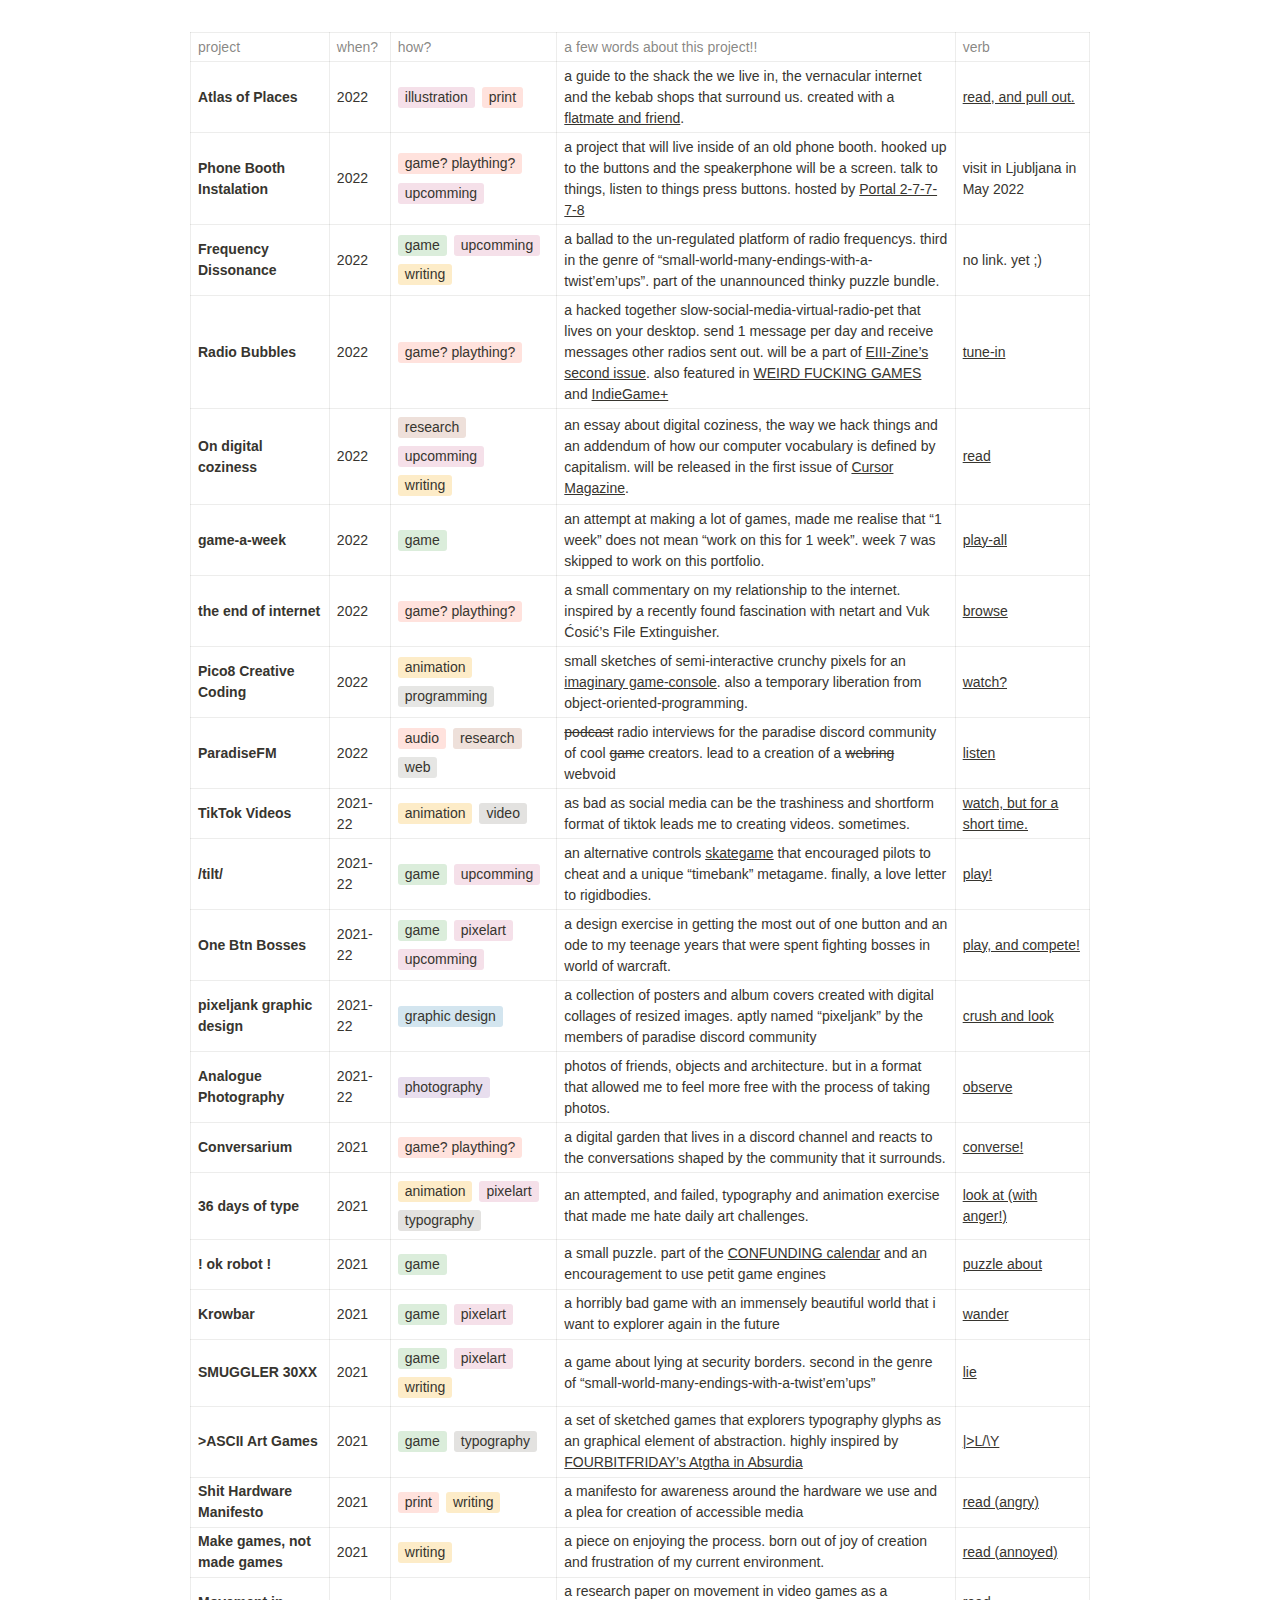
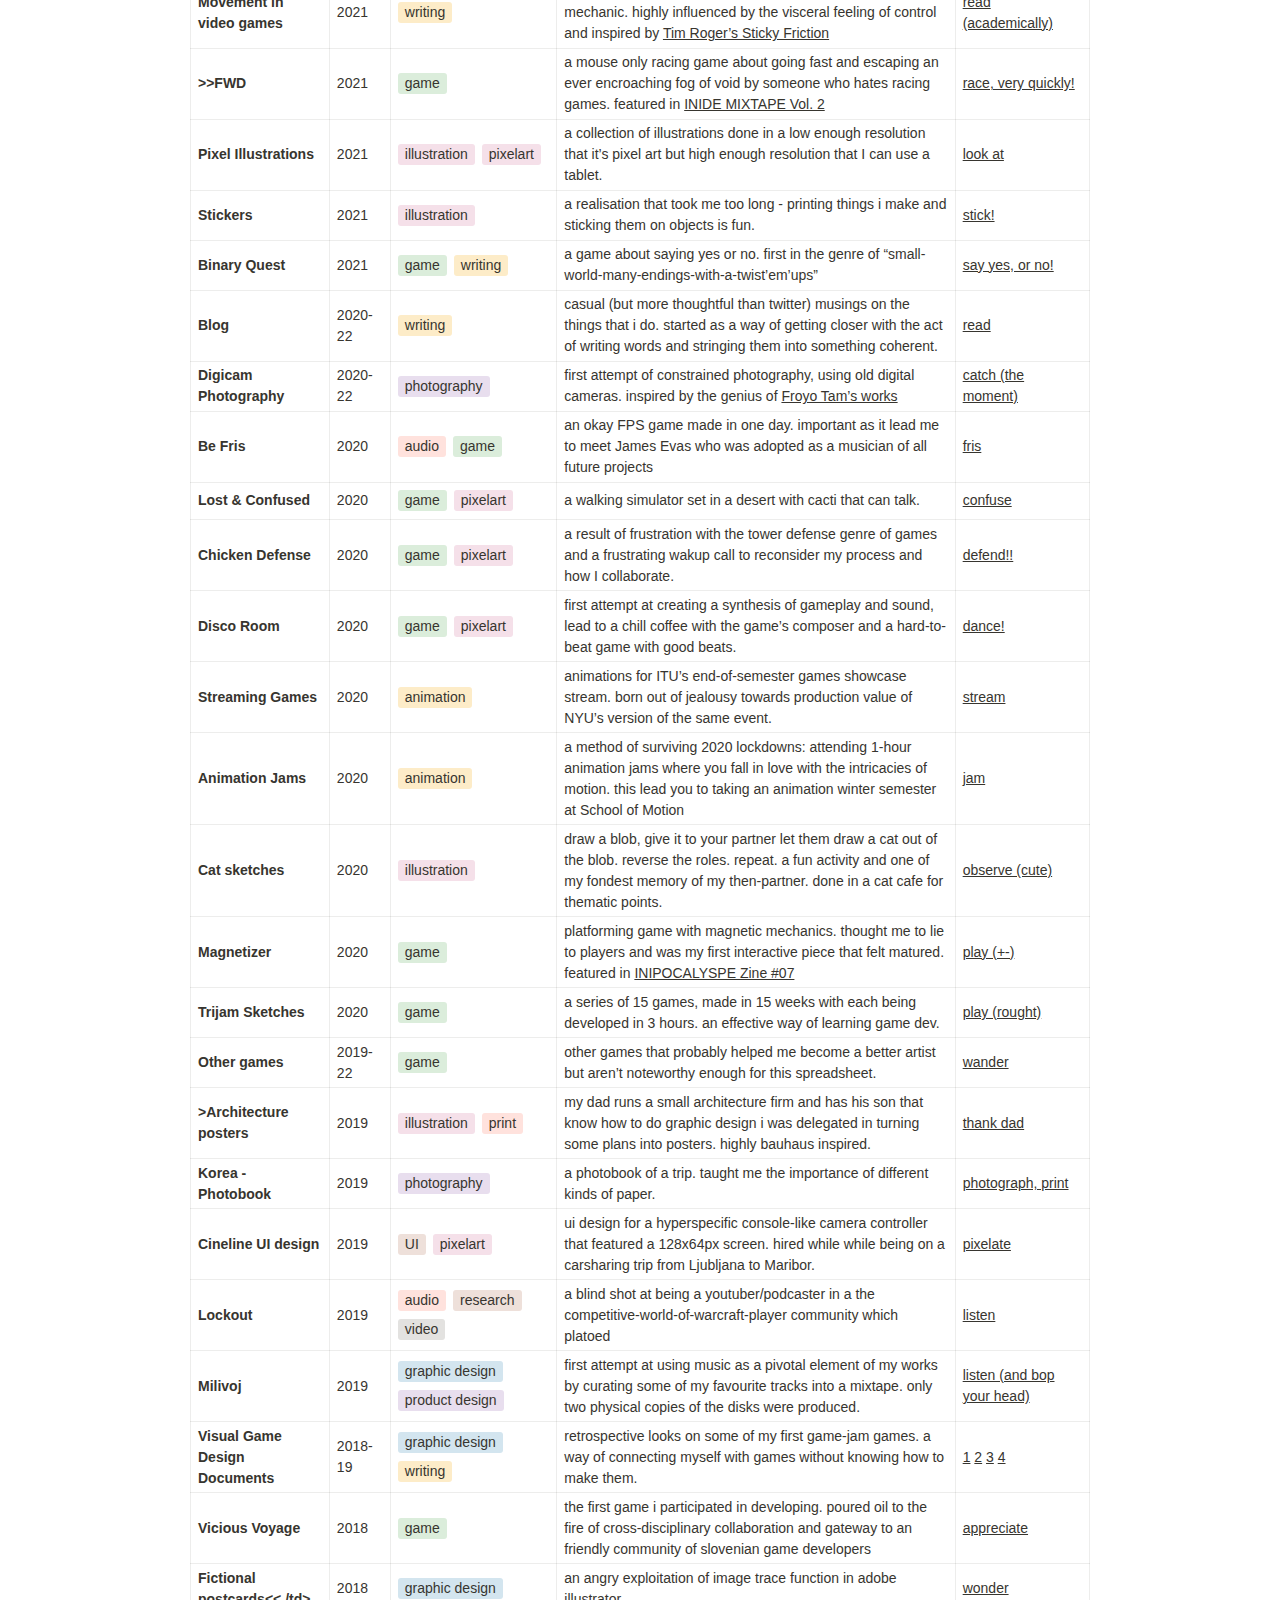
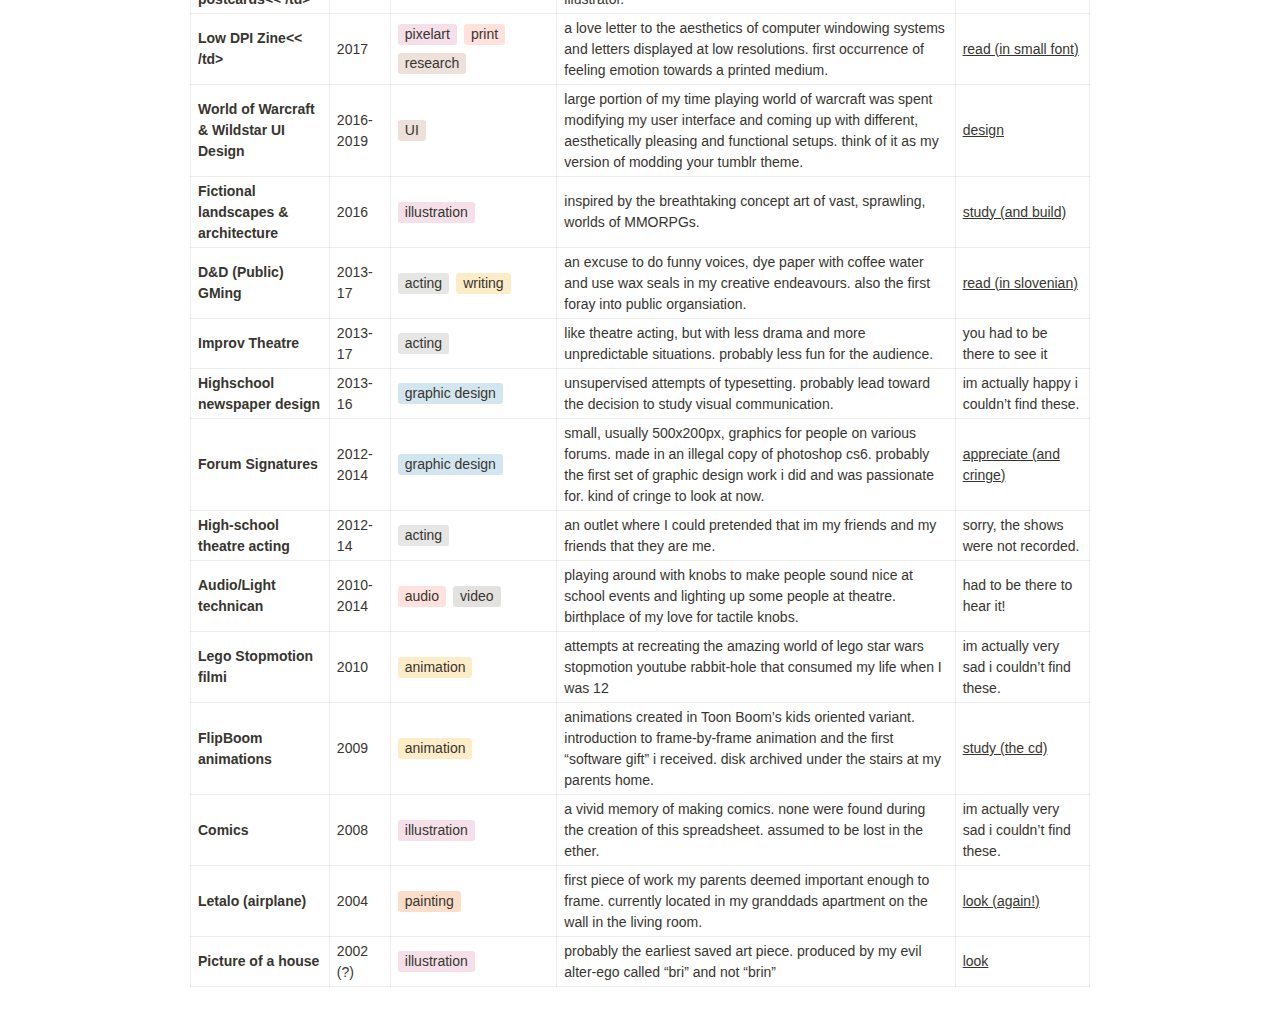
==== commit 720632b2: "manual labour death" ====
--- a/museum/all_works.html
+++ b/museum/all_works.html
@@ -59,6 +59,10 @@
 				font-weight: 700;
 				margin-top: 0;
 				margin-bottom: 0.75em;
+			}
+
+			.cell-title {
+				font-weight: bold;
 			}
 
 			h1 {
@@ -809,9 +813,8 @@
 					</thead>
 					<tbody>
 						<tr id="f2af67a4-c601-41f2-b3b0-f70b0079bf80">
-							<td class="cell-title"><a
-									href="https://www.notion.so/Atlas-of-Places-f2af67a4c60141f2b3b0f70b0079bf80">Atlas
-									of Places</a></td>
+							<td class="cell-title">Atlas
+								of Places</td>
 							<td class="cell-Z`xQ">2022</td>
 							<td class="cell-fhtm"><span
 									class="selected-value select-value-color-pink">illustration</span><span
@@ -819,13 +822,13 @@
 							<td class="cell-SG}=">a guide to the shack the we live in, the vernacular internet and the
 								kebab shops that surround us. created with a <a
 									href="http://findelostiempos.net">flatmate and friend</a>.</td>
-							<td class="cell-Eq]h"><a href="https://photos.app.goo.gl/4DtnkBr1NdzWFAMcA">read, and pull
+							<td class="cell-Eq]h"><a href="https://photos.app.goo.gl/4DtnkBr1NdzWFAMcA"
+									target="blank">read, and pull
 									out.</a></td>
 						</tr>
 						<tr id="cf6f3ceb-c54d-4924-b9b5-2de11ce65f8e">
-							<td class="cell-title"><a
-									href="https://www.notion.so/Phone-Booth-Instalation-cf6f3cebc54d4924b9b52de11ce65f8e">Phone
-									Booth Instalation</a></td>
+							<td class="cell-title">Phone
+								Booth Instalation</td>
 							<td class="cell-Z`xQ">2022</td>
 							<td class="cell-fhtm"><span class="selected-value select-value-color-red">game?
 									plaything?</span><span
@@ -835,12 +838,11 @@
 								speakerphone will be a screen. talk to things, listen to things press buttons. hosted by
 								<a href="https://www.instagram.com/portal27778/">Portal 2-7-7-7-8</a>
 							</td>
-							<td class="cell-Eq]h">Opens in Ljubljana, second week of May 2022</td>
+							<td class="cell-Eq]h">visit in Ljubljana in May 2022</td>
 						</tr>
 						<tr id="b622e005-fbd9-41c1-a680-306bad21bcc8">
-							<td class="cell-title"><a
-									href="https://www.notion.so/Frequency-Dissonance-b622e005fbd941c1a680306bad21bcc8">Frequency
-									Dissonance</a></td>
+							<td class="cell-title">Frequency
+								Dissonance</td>
 							<td class="cell-Z`xQ">2022</td>
 							<td class="cell-fhtm">
 								<span class="selected-value select-value-color-green">game</span><span
@@ -853,26 +855,28 @@
 							<td class="cell-Eq]h">no link. yet ;)</td>
 						</tr>
 						<tr id="205813cf-b8a2-462e-b263-97e60d674a26">
-							<td class="cell-title"><a
-									href="https://www.notion.so/Radio-Bubbles-205813cfb8a2462eb26397e60d674a26">Radio
-									Bubbles</a></td>
+							<td class="cell-title">Radio
+								Bubbles
+							</td>
 							<td class="cell-Z`xQ">2022</td>
 							<td class="cell-fhtm"><span class="selected-value select-value-color-red">game?
 									plaything?</span></td>
 							<td class="cell-SG}=">
 								a hacked together slow-social-media-virtual-radio-pet that lives on your desktop. send 1
 								message per day and receive messages other radios sent out. will be a part of
-								<a href="https://eiii-zine.nl">EIII-Zine’s second issue</a>. also featured in <a
-									href="https://twitter.com/wf__games/status/1500523870041907211?s=20&amp;t=qk39YxzwvhSzVUyoJcbOvw">WEIRD
+								<a href="https://eiii-zine.nl" target="blank">EIII-Zine’s second issue</a>. also
+								featured in <a
+									href="https://twitter.com/wf__games/status/1500523870041907211?s=20&amp;t=qk39YxzwvhSzVUyoJcbOvw"
+									target="blank">WEIRD
 									FUCKING GAMES</a> and
-								<a href="https://indiegamesplus.com/radio-bubble-review/">IndieGame+</a>
-							</td>
-							<td class="cell-Eq]h"><a href="https://ash-k.itch.io/radiobubble">tune-in</a></td>
+								<a href="https://indiegamesplus.com/radio-bubble-review/" target="blank">IndieGame+</a>
+							</td>
+							<td class="cell-Eq]h"><a href="https://ash-k.itch.io/radiobubble" target="blank">tune-in</a>
+							</td>
 						</tr>
 						<tr id="9bf05500-8447-4b03-a284-6f7a5fb21e47">
-							<td class="cell-title"><a
-									href="https://www.notion.so/On-digital-coziness-9bf0550084474b03a2846f7a5fb21e47">On
-									digital coziness</a></td>
+							<td class="cell-title">On
+								digital coziness</td>
 							<td class="cell-Z`xQ">2022</td>
 							<td class="cell-fhtm">
 								<span class="selected-value select-value-color-brown">research</span><span
@@ -882,52 +886,52 @@
 							<td class="cell-SG}=">
 								an essay about digital coziness, the way we hack things and an addendum of how our
 								computer vocabulary is defined by capitalism. will be released in the first issue of
-								<a href="https://cursormag.cargo.site">Cursor Magazine</a>.
+								<a href="https://cursormag.cargo.site" target="blank">Cursor Magazine</a>.
 							</td>
 							<td class="cell-Eq]h"><a
-									href="https://www.notion.so/cursor-vol-1-digital-hyyge-3331080a4a57446688ab272d6bab5690">read</a>
+									href="https://www.notion.so/cursor-vol-1-digital-hyyge-3331080a4a57446688ab272d6bab5690"
+									target="blank">read</a>
 							</td>
 						</tr>
 						<tr id="812c3ffa-d4ed-49f0-8c50-9e7430fff632">
-							<td class="cell-title"><a
-									href="https://www.notion.so/game-a-week-812c3ffad4ed49f08c509e7430fff632">game-a-week</a>
+							<td class="cell-title">game-a-week
 							</td>
 							<td class="cell-Z`xQ">2022</td>
 							<td class="cell-fhtm"><span class="selected-value select-value-color-green">game</span></td>
 							<td class="cell-SG}=">an attempt at making a lot of games, made me realise that “1 week”
 								does not mean “work on this for 1 week”. week 7 was skipped to work on this portfolio.
 							</td>
-							<td class="cell-Eq]h"><a href="https://itch.io/c/2049895/game-a-week-2022">play-all</a></td>
+							<td class="cell-Eq]h"><a href="https://itch.io/c/2049895/game-a-week-2022"
+									target="blank">play-all</a></td>
 						</tr>
 						<tr id="db32fb28-e0bf-4a30-93e0-b401eae6c76d">
-							<td class="cell-title"><a
-									href="https://www.notion.so/the-end-of-internet-db32fb28e0bf4a3093e0b401eae6c76d">the
-									end of internet</a></td>
+							<td class="cell-title">the
+								end of internet</td>
 							<td class="cell-Z`xQ">2022</td>
 							<td class="cell-fhtm"><span class="selected-value select-value-color-red">game?
 									plaything?</span></td>
 							<td class="cell-SG}=">a small commentary on my relationship to the internet. inspired by a
 								recently found fascination with netart and Vuk Ćosić’s File Extinguisher.</td>
-							<td class="cell-Eq]h"><a href="https://being-brin.itch.io/net">browse</a></td>
+							<td class="cell-Eq]h"><a href="https://being-brin.itch.io/net" target="blank">browse</a>
+							</td>
 						</tr>
 						<tr id="77baab00-df7d-43b4-9fba-271528016524">
-							<td class="cell-title"><a
-									href="https://www.notion.so/Pico8-Creative-Coding-77baab00df7d43b49fba271528016524">Pico8
-									Creative Coding</a></td>
+							<td class="cell-title">Pico8
+								Creative Coding</a></td>
 							<td class="cell-Z`xQ">2022</td>
 							<td class="cell-fhtm"><span
 									class="selected-value select-value-color-yellow">animation</span><span
 									class="selected-value select-value-color-default">programming</span></td>
 							<td class="cell-SG}=">
 								small sketches of semi-interactive crunchy pixels for an <a
-									href="https://www.lexaloffle.com/pico-8.php">imaginary game-console</a>. also a
+									href="https://www.lexaloffle.com/pico-8.php" target="blank">imaginary
+									game-console</a>. also a
 								temporary liberation from object-oriented-programming.
 							</td>
-							<td class="cell-Eq]h"><a href="https://imgur.com/a/06FmT4s">watch?</a></td>
+							<td class="cell-Eq]h"><a href="https://imgur.com/a/06FmT4s" target="blank">watch?</a></td>
 						</tr>
 						<tr id="4f8663a6-b6f5-4d8e-a920-0bf074d64596">
-							<td class="cell-title"><a
-									href="https://www.notion.so/ParadiseFM-4f8663a6b6f54d8ea9200bf074d64596">ParadiseFM</a>
+							<td class="cell-title">ParadiseFM
 							</td>
 							<td class="cell-Z`xQ">2022</td>
 							<td class="cell-fhtm">
@@ -938,37 +942,36 @@
 							<td class="cell-SG}="><del>podcast</del> radio interviews for the paradise discord community
 								of cool <del>game</del> creators. lead to a creation of a <del>webring</del> webvoid
 							</td>
-							<td class="cell-Eq]h"><a href="https://paradise-place.github.io/paradise.fm/">listen</a>
+							<td class="cell-Eq]h"><a href="https://paradise-place.github.io/paradise.fm/"
+									target="blank">listen</a>
 							</td>
 						</tr>
 						<tr id="911bf529-be6c-4bbb-9c06-c5ddeef75ff9">
-							<td class="cell-title"><a
-									href="https://www.notion.so/TikTok-Videos-911bf529be6c4bbb9c06c5ddeef75ff9">TikTok
-									Videos</a></td>
+							<td class="cell-title">TikTok
+								Videos</td>
 							<td class="cell-Z`xQ">2021-22</td>
 							<td class="cell-fhtm"><span
 									class="selected-value select-value-color-yellow">animation</span><span
 									class="selected-value select-value-color-gray">video</span></td>
 							<td class="cell-SG}=">as bad as social media can be the trashiness and shortform format of
 								tiktok leads me to creating videos. sometimes.</td>
-							<td class="cell-Eq]h"><a href="https://www.tiktok.com/@being_brin">watch, but for a short
+							<td class="cell-Eq]h"><a href="https://www.tiktok.com/@being_brin" target="blank">watch, but
+									for a short
 									time.</a></td>
 						</tr>
 						<tr id="3b988364-b489-4773-883c-5a09d43b8f68">
-							<td class="cell-title"><a
-									href="https://www.notion.so/tilt-3b988364b4894773883c5a09d43b8f68">/tilt/</a></td>
+							<td class="cell-title">/tilt/</td>
 							<td class="cell-Z`xQ">2021-22</td>
 							<td class="cell-fhtm"><span class="selected-value select-value-color-green">game</span><span
 									class="selected-value select-value-color-pink">upcomming</span></td>
-							<td class="cell-SG}=">an alternative controls <a
-									href="https://mut.media/skategames/">skategame</a> that encouraged pilots to cheat
+							<td class="cell-SG}=">an alternative controls <a href="https://mut.media/skategames/"
+									target="blank">skategame</a> that encouraged pilots to cheat
 								and a unique “timebank” metagame. finally, a love letter to rigidbodies.</td>
-							<td class="cell-Eq]h"><a href="https://www.newgrounds.com/portal/view/832594">play!</a></td>
+							<td class="cell-Eq]h"><a href="https://www.newgrounds.com/portal/view/832594"
+									target="blank">play!</a></td>
 						</tr>
 						<tr id="751199e4-7d56-4229-a4e0-cb84181e4e88">
-							<td class="cell-title"><a
-									href="https://www.notion.so/One-Btn-Bosses-751199e47d564229a4e0cb84181e4e88">One Btn
-									Bosses</a></td>
+							<td class="cell-title">One Btn Bosses</td>
 							<td class="cell-Z`xQ">2021-22</td>
 							<td class="cell-fhtm">
 								<span class="selected-value select-value-color-green">game</span><span
@@ -977,47 +980,43 @@
 							</td>
 							<td class="cell-SG}=">a design exercise in getting the most out of one button and an ode to
 								my teenage years that were spent fighting bosses in world of warcraft.</td>
-							<td class="cell-Eq]h"><a href="https://www.newgrounds.com/portal/view/793986">play, and
+							<td class="cell-Eq]h"><a href="https://www.newgrounds.com/portal/view/793986"
+									target="blank">play, and
 									compete!</a></td>
 						</tr>
 						<tr id="e9b57518-50a7-4edb-b8ee-b80c39df90c5">
-							<td class="cell-title"><a
-									href="https://www.notion.so/pixeljank-graphic-design-e9b5751850a74edbb8eeb80c39df90c5">pixeljank
-									graphic design</a></td>
+							<td class="cell-title">pixeljank graphic design</td>
 							<td class="cell-Z`xQ">2021-22</td>
 							<td class="cell-fhtm"><span class="selected-value select-value-color-blue">graphic
 									design</span></td>
 							<td class="cell-SG}=">a collection of posters and album covers created with digital collages
 								of resized images. aptly named “pixeljank” by the members of paradise discord community
 							</td>
-							<td class="cell-Eq]h"><a href="https://imgur.com/a/xBD4Wp4">crush and look</a></td>
+							<td class="cell-Eq]h"><a href="https://imgur.com/a/xBD4Wp4" target="blank">crush and
+									look</a></td>
 						</tr>
 						<tr id="14e77a22-27ec-4a37-bfe9-838acd30c15d">
-							<td class="cell-title"><a
-									href="https://www.notion.so/Analogue-Photography-14e77a2227ec4a37bfe9838acd30c15d">Analogue
-									Photography</a></td>
+							<td class="cell-title">Analogue Photography</td>
 							<td class="cell-Z`xQ">2021-22</td>
 							<td class="cell-fhtm"><span
 									class="selected-value select-value-color-purple">photography</span></td>
 							<td class="cell-SG}=">photos of friends, objects and architecture. but in a format that
 								allowed me to feel more free with the process of taking photos.</td>
-							<td class="cell-Eq]h"><a href="https://imgur.com/a/bSqkOLy">observe</a></td>
+							<td class="cell-Eq]h"><a href="https://imgur.com/a/bSqkOLy" target="blank">observe</a></td>
 						</tr>
 						<tr id="1c6b12b3-1aae-4280-a9d0-df77c1b960b9">
-							<td class="cell-title"><a
-									href="https://www.notion.so/Conversarium-1c6b12b31aae4280a9d0df77c1b960b9">Conversarium</a>
-							</td>
+							<td class="cell-title">Conversarium</td>
 							<td class="cell-Z`xQ">2021</td>
 							<td class="cell-fhtm"><span class="selected-value select-value-color-red">game?
 									plaything?</span></td>
 							<td class="cell-SG}=">a digital garden that lives in a discord channel and reacts to the
 								conversations shaped by the community that it surrounds.</td>
-							<td class="cell-Eq]h"><a href="https://youtu.be/crZzqZk3Xt8">converse!</a></td>
+							<td class="cell-Eq]h"><a href="https://youtu.be/crZzqZk3Xt8" target="blank">converse!</a>
+							</td>
 						</tr>
 						<tr id="23effdbf-5ae9-42ca-af9f-eb262a5aa337">
-							<td class="cell-title"><a
-									href="https://www.notion.so/36-days-of-type-23effdbf5ae942caaf9feb262a5aa337">36
-									days of type</a></td>
+							<td class="cell-title">36 days of type
+							</td>
 							<td class="cell-Z`xQ">2021</td>
 							<td class="cell-fhtm">
 								<span class="selected-value select-value-color-yellow">animation</span><span
@@ -1026,34 +1025,32 @@
 							</td>
 							<td class="cell-SG}=">an attempted, and failed, typography and animation exercise that made
 								me hate daily art challenges.</td>
-							<td class="cell-Eq]h"><a href="https://imgur.com/a/Q6H9NL8">look at (with anger!)</a></td>
+							<td class="cell-Eq]h"><a href="https://imgur.com/a/Q6H9NL8" target="blank">look at (with
+									anger!)</a></td>
 						</tr>
 						<tr id="7904cddb-c948-47e5-92da-2c2da8d2eadf">
-							<td class="cell-title"><a
-									href="https://www.notion.so/ok-robot-7904cddbc94847e592da2c2da8d2eadf">! ok robot
-									!</a></td>
+							<td class="cell-title">! ok robot !</td>
 							<td class="cell-Z`xQ">2021</td>
 							<td class="cell-fhtm"><span class="selected-value select-value-color-green">game</span></td>
 							<td class="cell-SG}=">a small puzzle. part of the <a
-									href="https://confoundingcalendar.itch.io">CONFUNDING calendar</a> and an
+									href="https://confoundingcalendar.itch.io" target="blank">CONFUNDING calendar</a>
+								and an
 								encouragement to use petit game engines</td>
-							<td class="cell-Eq]h"><a href="https://confoundingcalendar.itch.io">puzzle about</a></td>
+							<td class="cell-Eq]h"><a href="https://being-brin.itch.io/ok-robot" target="blank">puzzle
+									about</a></td>
 						</tr>
 						<tr id="13e58b23-e38c-4a18-b0d7-58248298c2ec">
-							<td class="cell-title"><a
-									href="https://www.notion.so/Krowbar-13e58b23e38c4a18b0d758248298c2ec">Krowbar</a>
-							</td>
+							<td class="cell-title">Krowbar</td>
 							<td class="cell-Z`xQ">2021</td>
 							<td class="cell-fhtm"><span class="selected-value select-value-color-green">game</span><span
 									class="selected-value select-value-color-pink">pixelart</span></td>
 							<td class="cell-SG}=">a horribly bad game with an immensely beautiful world that i want to
 								explorer again in the future</td>
-							<td class="cell-Eq]h"><a href="https://being-brin.itch.io/krowbar">wander</a></td>
+							<td class="cell-Eq]h"><a href="https://being-brin.itch.io/krowbar" target="blank">wander</a>
+							</td>
 						</tr>
 						<tr id="cc0c22ed-d02c-41e8-ad0c-569d54f19b35">
-							<td class="cell-title"><a
-									href="https://www.notion.so/SMUGGLER-30XX-cc0c22edd02c41e8ad0c569d54f19b35">SMUGGLER
-									30XX</a></td>
+							<td class="cell-title">SMUGGLER 30XX</td>
 							<td class="cell-Z`xQ">2021</td>
 							<td class="cell-fhtm">
 								<span class="selected-value select-value-color-green">game</span><span
@@ -1062,194 +1059,181 @@
 							</td>
 							<td class="cell-SG}=">a game about lying at security borders. second in the genre of
 								“small-world-many-endings-with-a-twist’em’ups”</td>
-							<td class="cell-Eq]h"><a href="https://being-brin.itch.io/30xx">lie</a></td>
+							<td class="cell-Eq]h"><a href="https://being-brin.itch.io/30xx" target="blank">lie</a></td>
 						</tr>
 						<tr id="aeb2172c-7876-4284-96d3-00d687c50001">
-							<td class="cell-title"><a
-									href="https://www.notion.so/ASCII-Art-Games-aeb2172c7876428496d300d687c50001">ASCII
-									Art Games</a></td>
+							<td class="cell-title">>ASCII Art Games</td>
 							<td class="cell-Z`xQ">2021</td>
 							<td class="cell-fhtm"><span class="selected-value select-value-color-green">game</span><span
 									class="selected-value select-value-color-gray">typography</span></td>
 							<td class="cell-SG}=">
 								a set of sketched games that explorers typography glyphs as an graphical element of
-								abstraction. highly inspired by <a
-									href="https://fourbitfriday.itch.io/absurdia">FOURBITFRIDAY’s Atgtha in Absurdia</a>
-							</td>
-							<td class="cell-Eq]h"><a href="https://itch.io/c/2364106/games">|&gt;L/\Y</a></td>
+								abstraction. highly inspired by <a href="https://fourbitfriday.itch.io/absurdia"
+									target="blank">FOURBITFRIDAY’s Atgtha in Absurdia</a>
+							</td>
+							<td class="cell-Eq]h"><a href="https://itch.io/c/2364106/games" target="blank">|&gt;L/\Y</a>
+							</td>
 						</tr>
 						<tr id="bd804969-8695-4f7e-84a5-85fb0b9a8318">
-							<td class="cell-title"><a
-									href="https://www.notion.so/Shit-Hardware-Manifesto-bd80496986954f7e84a585fb0b9a8318">Shit
-									Hardware Manifesto</a></td>
+							<td class="cell-title">Shit Hardware Manifesto </td>
 							<td class="cell-Z`xQ">2021</td>
 							<td class="cell-fhtm"><span class="selected-value select-value-color-red">print</span><span
 									class="selected-value select-value-color-yellow">writing</span></td>
 							<td class="cell-SG}=">a manifesto for awareness around the hardware we use and a plea for
 								creation of accessible media</td>
-							<td class="cell-Eq]h"><a href="https://photos.app.goo.gl/yX7ysDWF1PiyLJS56">read (angry)</a>
+							<td class="cell-Eq]h"><a href="https://photos.app.goo.gl/yX7ysDWF1PiyLJS56"
+									target="blank">read (angry)</a>
 							</td>
 						</tr>
 						<tr id="d7543f81-411f-4f89-98b6-71f3b5b17812">
-							<td class="cell-title"><a
-									href="https://www.notion.so/Make-games-not-made-games-d7543f81411f4f8998b671f3b5b17812">Make
-									games, not made games</a></td>
+							<td class="cell-title">Make
+								games, not made games</td>
 							<td class="cell-Z`xQ">2021</td>
 							<td class="cell-fhtm"><span class="selected-value select-value-color-yellow">writing</span>
 							</td>
 							<td class="cell-SG}=">a piece on enjoying the process. born out of joy of creation and
 								frustration of my current environment.</td>
-							<td class="cell-Eq]h"><a
-									href="https://brin.neocities.org/posts/2021-03-17-process.html">read (annoyed)</a>
+							<td class="cell-Eq]h"><a href="https://brin.neocities.org/posts/2021-03-17-process.html"
+									target="blank">read (annoyed)</a>
 							</td>
 						</tr>
 						<tr id="5023bcc7-61c6-4036-bd35-7ee5359bed72">
-							<td class="cell-title"><a
-									href="https://www.notion.so/Movement-in-video-games-5023bcc761c64036bd357ee5359bed72">Movement
-									in video games</a></td>
+							<td class="cell-title">
+								Movement in video games</td>
 							<td class="cell-Z`xQ">2021</td>
 							<td class="cell-fhtm"><span class="selected-value select-value-color-yellow">writing</span>
 							</td>
 							<td class="cell-SG}=">
 								a research paper on movement in video games as a mechanic. highly influenced by the
 								visceral feeling of control and inspired by
-								<a href="https://kotaku.com/in-praise-of-sticky-friction-5558166">Tim Roger’s Sticky
+								<a href="https://kotaku.com/in-praise-of-sticky-friction-5558166" target="blank">Tim
+									Roger’s Sticky
 									Friction</a>
 							</td>
 							<td class="cell-Eq]h"><a
-									href="https://docs.google.com/document/d/e/2PACX-1vSLKIqHDgt1F26_hNnIGgjOWRVrNu93eeCuStnoIypH2oz9An2xLx01Lmw-zMhMt-5jUGPo4C75nvbl/pub">read
+									href="https://docs.google.com/document/d/e/2PACX-1vSLKIqHDgt1F26_hNnIGgjOWRVrNu93eeCuStnoIypH2oz9An2xLx01Lmw-zMhMt-5jUGPo4C75nvbl/pub"
+									target="blank">read
 									(academically)</a></td>
 						</tr>
 						<tr id="0c1f5d71-dc16-4403-b9da-3bd2968fcca6">
-							<td class="cell-title"><a
-									href="https://www.notion.so/FWD-0c1f5d71dc164403b9da3bd2968fcca6">&gt;&gt;FWD</a>
+							<td class="cell-title">&gt;&gt;FWD
 							</td>
 							<td class="cell-Z`xQ">2021</td>
 							<td class="cell-fhtm"><span class="selected-value select-value-color-green">game</span></td>
 							<td class="cell-SG}=">
 								a mouse only racing game about going fast and escaping an ever encroaching fog of void
 								by someone who hates racing games. featured in
-								<a href="https://superraregames.com/products/srg-mixtape-volume-2">INIDE MIXTAPE Vol.
+								<a href="https://superraregames.com/products/srg-mixtape-volume-2" target="blank">INIDE
+									MIXTAPE Vol.
 									2</a>
 							</td>
-							<td class="cell-Eq]h"><a href="https://being-brin.itch.io/fwd">race, very quickly!</a></td>
+							<td class="cell-Eq]h"><a href="https://being-brin.itch.io/fwd" target="blank">race, very
+									quickly!</a></td>
 						</tr>
 						<tr id="3632a613-9f91-4b71-80d9-e899b245d133">
-							<td class="cell-title"><a
-									href="https://www.notion.so/Pixel-Illustrations-3632a6139f914b7180d9e899b245d133">Pixel
-									Illustrations</a></td>
+							<td class="cell-title">Pixel Illustrations</td>
 							<td class="cell-Z`xQ">2021</td>
 							<td class="cell-fhtm"><span
 									class="selected-value select-value-color-pink">illustration</span><span
 									class="selected-value select-value-color-pink">pixelart</span></td>
 							<td class="cell-SG}=">a collection of illustrations done in a low enough resolution that
 								it’s pixel art but high enough resolution that I can use a tablet.</td>
-							<td class="cell-Eq]h"><a href="https://imgur.com/a/1ar1Uwh">look at</a></td>
+							<td class="cell-Eq]h"><a href="https://imgur.com/a/1ar1Uwh" target="blank">look at</a></td>
 						</tr>
 						<tr id="aac29456-c1de-4153-86da-e39f3d8a047e">
-							<td class="cell-title"><a
-									href="https://www.notion.so/Stickers-aac29456c1de415386dae39f3d8a047e">Stickers</a>
+							<td class="cell-title">Stickers
 							</td>
 							<td class="cell-Z`xQ">2021</td>
 							<td class="cell-fhtm"><span
 									class="selected-value select-value-color-pink">illustration</span></td>
 							<td class="cell-SG}=">a realisation that took me too long - printing things i make and
 								sticking them on objects is fun.</td>
-							<td class="cell-Eq]h"><a href="https://imgur.com/a/Bi5MVYO">stick!</a></td>
+							<td class="cell-Eq]h"><a href="https://imgur.com/a/Bi5MVYO" target="blank">stick!</a></td>
 						</tr>
 						<tr id="12ab9bcc-4a41-4873-b0bb-0d113f7fafc2">
-							<td class="cell-title"><a
-									href="https://www.notion.so/Binary-Quest-12ab9bcc4a414873b0bb0d113f7fafc2">Binary
-									Quest</a></td>
+							<td class="cell-title">Binary Quest</td>
 							<td class="cell-Z`xQ">2021</td>
 							<td class="cell-fhtm"><span class="selected-value select-value-color-green">game</span><span
 									class="selected-value select-value-color-yellow">writing</span></td>
 							<td class="cell-SG}=">a game about saying yes or no. first in the genre of
 								“small-world-many-endings-with-a-twist’em’ups”</td>
-							<td class="cell-Eq]h"><a href="https://www.newgrounds.com/portal/view/786047">say yes, or
+							<td class="cell-Eq]h"><a href="https://www.newgrounds.com/portal/view/786047"
+									target="blank">say yes, or
 									no!</a></td>
 						</tr>
 						<tr id="3a3b3d74-b1a0-40ab-9381-20ce1f4faf9b">
-							<td class="cell-title"><a
-									href="https://www.notion.so/Blog-3a3b3d74b1a040ab938120ce1f4faf9b">Blog</a></td>
+							<td class="cell-title">Blog</td>
 							<td class="cell-Z`xQ">2020-22</td>
 							<td class="cell-fhtm"><span class="selected-value select-value-color-yellow">writing</span>
 							</td>
 							<td class="cell-SG}=">casual (but more thoughtful than twitter) musings on the things that i
 								do. started as a way of getting closer with the act of writing words and stringing them
 								into something coherent.</td>
-							<td class="cell-Eq]h"><a href="http://brin-o.github.io">read</a></td>
+							<td class="cell-Eq]h"><a href="http://brin-o.github.io" target="blank">read</a></td>
 						</tr>
 						<tr id="f1ac6d75-0484-4648-90d3-1f476ebb7b24">
-							<td class="cell-title"><a
-									href="https://www.notion.so/Digicam-Photography-f1ac6d750484464890d31f476ebb7b24">Digicam
-									Photography</a></td>
+							<td class="cell-title">Digicam Photography</td>
 							<td class="cell-Z`xQ">2020-22</td>
 							<td class="cell-fhtm"><span
 									class="selected-value select-value-color-purple">photography</span></td>
 							<td class="cell-SG}=">first attempt of constrained photography, using old digital cameras.
-								inspired by the genius of <a href="https://www.froyotam.info">Froyo Tam’s works</a></td>
-							<td class="cell-Eq]h"><a href="https://photos.app.goo.gl/TndnadUpQSoxA9KPA">catch (the
+								inspired by the genius of <a href="https://www.froyotam.info" target="blank">Froyo Tam’s
+									works</a></td>
+							<td class="cell-Eq]h"><a href="https://photos.app.goo.gl/TndnadUpQSoxA9KPA"
+									target="blank">catch (the
 									moment)</a></td>
 						</tr>
 						<tr id="530b617c-0a6b-473f-8c35-934a9877b047">
-							<td class="cell-title"><a
-									href="https://www.notion.so/Be-Fris-530b617c0a6b473f8c35934a9877b047">Be Fris</a>
+							<td class="cell-title">Be Fris
 							</td>
 							<td class="cell-Z`xQ">2020</td>
 							<td class="cell-fhtm"><span class="selected-value select-value-color-red">audio</span><span
 									class="selected-value select-value-color-green">game</span></td>
 							<td class="cell-SG}=">an okay FPS game made in one day. important as it lead me to meet
 								James Evas who was adopted as a musician of all future projects</td>
-							<td class="cell-Eq]h"><a href="https://brin-o.itch.io/be-fris">fris</a></td>
+							<td class="cell-Eq]h"><a href="https://brin-o.itch.io/be-fris" target="blank">fris</a></td>
 						</tr>
 						<tr id="2c59af0c-f485-4440-9e4b-20d5095946ab">
-							<td class="cell-title"><a
-									href="https://www.notion.so/Lost-Confused-2c59af0cf48544409e4b20d5095946ab">Lost
-									&amp; Confused</a></td>
+							<td class="cell-title">Lost &amp; Confused</td>
 							<td class="cell-Z`xQ">2020</td>
 							<td class="cell-fhtm"><span class="selected-value select-value-color-green">game</span><span
 									class="selected-value select-value-color-pink">pixelart</span></td>
 							<td class="cell-SG}=">a walking simulator set in a desert with cacti that can talk.</td>
-							<td class="cell-Eq]h"><a href="https://being-brin.itch.io/lost-confused">confuse</a></td>
+							<td class="cell-Eq]h"><a href="https://being-brin.itch.io/lost-confused"
+									target="blank">confuse</a></td>
 						</tr>
 						<tr id="ab4bc1bf-5763-4916-b536-5a5f5fda436d">
-							<td class="cell-title"><a
-									href="https://www.notion.so/Chicken-Defense-ab4bc1bf57634916b5365a5f5fda436d">Chicken
-									Defense</a></td>
+							<td class="cell-title">Chicken Defense</a></td>
 							<td class="cell-Z`xQ">2020</td>
 							<td class="cell-fhtm"><span class="selected-value select-value-color-green">game</span><span
 									class="selected-value select-value-color-pink">pixelart</span></td>
 							<td class="cell-SG}=">a result of frustration with the tower defense genre of games and a
 								frustrating wakup call to reconsider my process and how I collaborate.</td>
-							<td class="cell-Eq]h"><a href="https://rimo.itch.io/chicken-defense">defend!!</a></td>
+							<td class="cell-Eq]h"><a href="https://rimo.itch.io/chicken-defense"
+									target="blank">defend!!</a></td>
 						</tr>
 						<tr id="10c2bb2e-41cc-4cfc-a6cf-ccbeef8d9972">
-							<td class="cell-title"><a
-									href="https://www.notion.so/Disco-Room-10c2bb2e41cc4cfca6cfccbeef8d9972">Disco
-									Room</a></td>
+							<td class="cell-title">Disco Room</td>
 							<td class="cell-Z`xQ">2020</td>
 							<td class="cell-fhtm"><span class="selected-value select-value-color-green">game</span><span
 									class="selected-value select-value-color-pink">pixelart</span></td>
 							<td class="cell-SG}=">first attempt at creating a synthesis of gameplay and sound, lead to a
 								chill coffee with the game’s composer and a hard-to-beat game with good beats.</td>
-							<td class="cell-Eq]h"><a href="https://being-brin.itch.io/disco-room">dance!</a></td>
+							<td class="cell-Eq]h"><a href="https://being-brin.itch.io/disco-room"
+									target="blank">dance!</a></td>
 						</tr>
 						<tr id="1cb8c2a8-3397-4af8-9c18-7c888455b8d0">
-							<td class="cell-title"><a
-									href="https://www.notion.so/Streaming-Games-1cb8c2a833974af89c187c888455b8d0">Streaming
-									Games</a></td>
+							<td class="cell-title">Streaming Games</td>
 							<td class="cell-Z`xQ">2020</td>
 							<td class="cell-fhtm"><span
 									class="selected-value select-value-color-yellow">animation</span></td>
 							<td class="cell-SG}=">animations for ITU’s end-of-semester games showcase stream. born out
 								of jealousy towards production value of NYU’s version of the same event.</td>
-							<td class="cell-Eq]h"><a href="https://photos.app.goo.gl/8DX8W494dqgLYvCC8">stream</a></td>
+							<td class="cell-Eq]h"><a href="https://photos.app.goo.gl/8DX8W494dqgLYvCC8"
+									target="blank">stream</a></td>
 						</tr>
 						<tr id="6ce7a180-1d08-4b65-ba0f-2b1463163a8f">
-							<td class="cell-title"><a
-									href="https://www.notion.so/Animation-Jams-6ce7a1801d084b65ba0f2b1463163a8f">Animation
-									Jams</a></td>
+							<td class="cell-title">Animation Jams</td>
 							<td class="cell-Z`xQ">2020</td>
 							<td class="cell-fhtm"><span
 									class="selected-value select-value-color-yellow">animation</span></td>
@@ -1258,12 +1242,10 @@
 								love with the intricacies of motion. this lead you to taking an animation winter
 								semester at School of Motion
 							</td>
-							<td class="cell-Eq]h"><a href="https://imgur.com/a/hvXyhde">jam</a></td>
+							<td class="cell-Eq]h"><a href="https://imgur.com/a/hvXyhde" target="blank">jam</a></td>
 						</tr>
 						<tr id="7e471340-9374-4289-8cd0-b043ec8a0fe6">
-							<td class="cell-title"><a
-									href="https://www.notion.so/Cat-sketches-7e471340937442898cd0b043ec8a0fe6">Cat
-									sketches</a></td>
+							<td class="cell-title">Cat sketches</td>
 							<td class="cell-Z`xQ">2020</td>
 							<td class="cell-fhtm"><span
 									class="selected-value select-value-color-pink">illustration</span></td>
@@ -1273,47 +1255,44 @@
 								cat cafe for thematic points.
 							</td>
 							<td class="cell-Eq]h"><a
-									href="https://i.imgur.com/EMxirLb_d.webp?maxwidth=1520&amp;fidelity=grand">observe
+									href="https://i.imgur.com/EMxirLb_d.webp?maxwidth=1520&amp;fidelity=grand"
+									target="blank">observe
 									(cute)</a></td>
 						</tr>
 						<tr id="11bbf9da-e626-46b2-9eea-083fbd705810">
-							<td class="cell-title"><a
-									href="https://www.notion.so/Magnetizer-11bbf9dae62646b29eea083fbd705810">Magnetizer</a>
-							</td>
+							<td class="cell-title">Magnetizer</td>
 							<td class="cell-Z`xQ">2020</td>
 							<td class="cell-fhtm"><span class="selected-value select-value-color-green">game</span></td>
 							<td class="cell-SG}=">
 								platforming game with magnetic mechanics. thought me to lie to players and was my first
 								interactive piece that felt matured. featured in
-								<a href="https://pizzapranks.itch.io/indiepocalypse-7">INIPOCALYSPE Zine #07</a>
-							</td>
-							<td class="cell-Eq]h"><a href="https://being-brin.itch.io/magnetizer">play (+-)</a></td>
+								<a href="https://pizzapranks.itch.io/indiepocalypse-7" target="blank">INIPOCALYSPE Zine
+									#07</a>
+							</td>
+							<td class="cell-Eq]h"><a href="https://being-brin.itch.io/magnetizer" target="blank">play
+									(+-)</a></td>
 						</tr>
 						<tr id="13e4850d-c228-48f9-9abf-a36cca5e8d5a">
-							<td class="cell-title"><a
-									href="https://www.notion.so/Trijam-Sketches-13e4850dc22848f99abfa36cca5e8d5a">Trijam
-									Sketches</a></td>
+							<td class="cell-title">Trijam Sketches</td>
 							<td class="cell-Z`xQ">2020</td>
 							<td class="cell-fhtm"><span class="selected-value select-value-color-green">game</span></td>
 							<td class="cell-SG}=">a series of 15 games, made in 15 weeks with each being developed in 3
 								hours. an effective way of learning game dev.</td>
-							<td class="cell-Eq]h"><a href="https://itch.io/c/2364121/trijam-sketches">play (rought)</a>
+							<td class="cell-Eq]h"><a href="https://itch.io/c/2364121/trijam-sketches"
+									target="blank">play (rought)</a>
 							</td>
 						</tr>
 						<tr id="2a9c9c51-6620-4709-a6ec-f5fc5df8668f">
-							<td class="cell-title"><a
-									href="https://www.notion.so/Other-games-2a9c9c5166204709a6ecf5fc5df8668f">Other
-									games</a></td>
+							<td class="cell-title">Other games</td>
 							<td class="cell-Z`xQ">2019-22</td>
 							<td class="cell-fhtm"><span class="selected-value select-value-color-green">game</span></td>
 							<td class="cell-SG}=">other games that probably helped me become a better artist but aren’t
 								noteworthy enough for this spreadsheet.</td>
-							<td class="cell-Eq]h"><a href="https://being-brin.itch.io/krowbar">wander</a></td>
+							<td class="cell-Eq]h"><a href="https://being-brin.itch.io/krowbar" target="blank">wander</a>
+							</td>
 						</tr>
 						<tr id="b7440f55-a1d3-44c7-b5bc-7972d11facb3">
-							<td class="cell-title"><a
-									href="https://www.notion.so/Architecture-posters-b7440f55a1d344c7b5bc7972d11facb3">Architecture
-									posters</a></td>
+							<td class="cell-title">>Architecture posters</td>
 							<td class="cell-Z`xQ">2019</td>
 							<td class="cell-fhtm"><span
 									class="selected-value select-value-color-pink">illustration</span><span
@@ -1321,36 +1300,32 @@
 							<td class="cell-SG}=">my dad runs a small architecture firm and has his son that know how to
 								do graphic design i was delegated in turning some plans into posters. highly bauhaus
 								inspired.</td>
-							<td class="cell-Eq]h"><a href="https://www.artstation.com/artwork/gJE1m8">thank dad</a></td>
+							<td class="cell-Eq]h"><a href="https://www.artstation.com/artwork/gJE1m8"
+									target="blank">thank dad</a></td>
 						</tr>
 						<tr id="26d0574f-73ea-4421-99af-1e81cafcc015">
-							<td class="cell-title"><a
-									href="https://www.notion.so/Korea-Photobook-26d0574f73ea442199af1e81cafcc015">Korea
-									- Photobook</a></td>
+							<td class="cell-title">Korea - Photobook</td>
 							<td class="cell-Z`xQ">2019</td>
 							<td class="cell-fhtm"><span
 									class="selected-value select-value-color-purple">photography</span></td>
 							<td class="cell-SG}=">a photobook of a trip. taught me the importance of different kinds of
 								paper.</td>
-							<td class="cell-Eq]h"><a href="https://photos.app.goo.gl/9LFQhppoZncmxxgTA">photograph,
+							<td class="cell-Eq]h"><a href="https://photos.app.goo.gl/9LFQhppoZncmxxgTA"
+									target="blank">photograph,
 									print</a></td>
 						</tr>
 						<tr id="363d8048-78d9-48ad-8c88-a1af084b2401">
-							<td class="cell-title"><a
-									href="https://www.notion.so/Cineline-UI-design-363d804878d948ad8c88a1af084b2401">Cineline
-									UI design</a></td>
+							<td class="cell-title">Cineline UI design</td>
 							<td class="cell-Z`xQ">2019</td>
 							<td class="cell-fhtm"><span class="selected-value select-value-color-brown">UI</span><span
 									class="selected-value select-value-color-pink">pixelart</span></td>
 							<td class="cell-SG}=">ui design for a hyperspecific console-like camera controller that
 								featured a 128x64px screen. hired while while being on a carsharing trip from Ljubljana
 								to Maribor.</td>
-							<td class="cell-Eq]h"><a href="https://imgur.com/a/k018xlT">pixelate</a></td>
+							<td class="cell-Eq]h"><a href="https://imgur.com/a/k018xlT" target="blank">pixelate</a></td>
 						</tr>
 						<tr id="05ce4431-d109-419e-93bd-ff708fee0c97">
-							<td class="cell-title"><a
-									href="https://www.notion.so/Lockout-05ce4431d109419e93bdff708fee0c97">Lockout</a>
-							</td>
+							<td class="cell-title">Lockout </td>
 							<td class="cell-Z`xQ">2019</td>
 							<td class="cell-fhtm">
 								<span class="selected-value select-value-color-red">audio</span><span
@@ -1360,13 +1335,12 @@
 							<td class="cell-SG}=">a blind shot at being a youtuber/podcaster in a the
 								competitive-world-of-warcraft-player community which platoed</td>
 							<td class="cell-Eq]h"><a
-									href="https://open.spotify.com/show/3SJ7inQTA9qazmTNRKAUuy?si=24c79d8e1f1448e8">listen</a>
+									href="https://open.spotify.com/show/3SJ7inQTA9qazmTNRKAUuy?si=24c79d8e1f1448e8"
+									target="blank">listen</a>
 							</td>
 						</tr>
 						<tr id="f08e0b66-c054-4e21-beac-5a47e3ec382f">
-							<td class="cell-title"><a
-									href="https://www.notion.so/Milivoj-f08e0b66c0544e21beac5a47e3ec382f">Milivoj</a>
-							</td>
+							<td class="cell-title">Milivoj</td>
 							<td class="cell-Z`xQ">2019</td>
 							<td class="cell-fhtm"><span class="selected-value select-value-color-blue">graphic
 									design</span><span class="selected-value select-value-color-purple">product
@@ -1374,13 +1348,12 @@
 							<td class="cell-SG}=">first attempt at using music as a pivotal element of my works by
 								curating some of my favourite tracks into a mixtape. only two physical copies of the
 								disks were produced.</td>
-							<td class="cell-Eq]h"><a href="https://www.artstation.com/artwork/PmwgYL">listen (and bop
+							<td class="cell-Eq]h"><a href="https://www.artstation.com/artwork/PmwgYL"
+									target="blank">listen (and bop
 									your head)</a></td>
 						</tr>
 						<tr id="54bc9b06-dcfa-470e-b181-5f06dc471694">
-							<td class="cell-title"><a
-									href="https://www.notion.so/Visual-Game-Design-Documents-54bc9b06dcfa470eb1815f06dc471694">Visual
-									Game Design Documents</a></td>
+							<td class="cell-title">Visual Game Design Documents</td>
 							<td class="cell-Z`xQ">2018-19</td>
 							<td class="cell-fhtm"><span class="selected-value select-value-color-blue">graphic
 									design</span><span class="selected-value select-value-color-yellow">writing</span>
@@ -1388,39 +1361,36 @@
 							<td class="cell-SG}=">retrospective looks on some of my first game-jam games. a way of
 								connecting myself with games without knowing how to make them.</td>
 							<td class="cell-Eq]h">
-								<a href="https://www.artstation.com/artwork/58xgn8">1</a>
-								<a href="https://www.artstation.com/artwork/Pmxr44">2</a>
-								<a href="https://www.artstation.com/artwork/58bG98">3</a>
-								<a href="https://www.artstation.com/artwork/N5yvXd">4</a>
+								<a href="https://www.artstation.com/artwork/58xgn8" target="blank">1</a>
+								<a href="https://www.artstation.com/artwork/Pmxr44" target="blank">2</a>
+								<a href="https://www.artstation.com/artwork/58bG98" target="blank">3</a>
+								<a href="https://www.artstation.com/artwork/N5yvXd" target="blank">4</a>
 							</td>
 						</tr>
 						<tr id="894d7378-d8e8-46d1-8a02-1f366f2616e3">
-							<td class="cell-title"><a
-									href="https://www.notion.so/Vicious-Voyage-894d7378d8e846d18a021f366f2616e3">Vicious
-									Voyage</a></td>
+							<td class="cell-title">Vicious Voyage</td>
 							<td class="cell-Z`xQ">2018</td>
 							<td class="cell-fhtm"><span class="selected-value select-value-color-green">game</span></td>
 							<td class="cell-SG}=">the first game i participated in developing. poured oil to the fire of
 								cross-disciplinary collaboration and gateway to an friendly community of slovenian game
 								developers</td>
-							<td class="cell-Eq]h"><a href="https://being-brin.itch.io/vicious-voyage">appreciate</a>
+							<td class="cell-Eq]h"><a href="https://being-brin.itch.io/vicious-voyage"
+									target="blank">appreciate</a>
 							</td>
 						</tr>
 						<tr id="7e97a1ee-e0da-4d01-8407-2288cb192f88">
-							<td class="cell-title"><a
-									href="https://www.notion.so/Fictional-postcards-7e97a1eee0da4d0184072288cb192f88">Fictional
-									postcards</a></td>
+							<td class="cell-title">Fictional
+								postcards<< /td>
 							<td class="cell-Z`xQ">2018</td>
 							<td class="cell-fhtm"><span class="selected-value select-value-color-blue">graphic
 									design</span></td>
 							<td class="cell-SG}=">an angry exploitation of image trace function in adobe illustrator.
 							</td>
-							<td class="cell-Eq]h"><a href="https://www.artstation.com/artwork/bEBno">wonder</a></td>
+							<td class="cell-Eq]h"><a href="https://www.artstation.com/artwork/bEBno"
+									target="blank">wonder</a></td>
 						</tr>
 						<tr id="e4ccce45-cd3e-4a6c-84a0-84d7bf82e43e">
-							<td class="cell-title"><a
-									href="https://www.notion.so/Low-DPI-Zine-e4ccce45cd3e4a6c84a084d7bf82e43e">Low DPI
-									Zine</a></td>
+							<td class="cell-title">Low DPI Zine<< /td>
 							<td class="cell-Z`xQ">2017</td>
 							<td class="cell-fhtm">
 								<span class="selected-value select-value-color-pink">pixelart</span><span
@@ -1430,13 +1400,12 @@
 							<td class="cell-SG}=">a love letter to the aesthetics of computer windowing systems and
 								letters displayed at low resolutions. first occurrence of feeling emotion towards a
 								printed medium.</td>
-							<td class="cell-Eq]h"><a href="https://photos.app.goo.gl/bC4qsBfVBKWVS3WK9">read (in small
+							<td class="cell-Eq]h"><a href="https://photos.app.goo.gl/bC4qsBfVBKWVS3WK9"
+									target="blank">read (in small
 									font)</a></td>
 						</tr>
 						<tr id="93720f20-a49c-4739-b1cb-1d54dad07e28">
-							<td class="cell-title"><a
-									href="https://www.notion.so/World-of-Warcraft-Wildstar-UI-Design-93720f20a49c4739b1cb1d54dad07e28">World
-									of Warcraft &amp; Wildstar UI Design</a></td>
+							<td class="cell-title">World of Warcraft &amp; Wildstar UI Design</td>
 							<td class="cell-Z`xQ">2016-2019</td>
 							<td class="cell-fhtm"><span class="selected-value select-value-color-brown">UI</span></td>
 							<td class="cell-SG}=">
@@ -1445,36 +1414,33 @@
 								as my version of modding your
 								tumblr theme.
 							</td>
-							<td class="cell-Eq]h"><a href="https://www.artstation.com/artwork/ba5lVm">design</a></td>
+							<td class="cell-Eq]h"><a href="https://www.artstation.com/artwork/ba5lVm"
+									target="blank">design</a></td>
 						</tr>
 						<tr id="d7c44bdb-c1c4-4e2b-9df9-4d799373d873">
-							<td class="cell-title"><a
-									href="https://www.notion.so/Fictional-landscapes-architecture-d7c44bdbc1c44e2b9df94d799373d873">Fictional
-									landscapes &amp; architecture</a></td>
+							<td class="cell-title">Fictional landscapes &amp; architecture</td>
 							<td class="cell-Z`xQ">2016</td>
 							<td class="cell-fhtm"><span
 									class="selected-value select-value-color-pink">illustration</span></td>
 							<td class="cell-SG}=">inspired by the breathtaking concept art of vast, sprawling, worlds of
 								MMORPGs.</td>
-							<td class="cell-Eq]h"><a href="https://imgur.com/a/t1AmItM">study (and build)</a></td>
+							<td class="cell-Eq]h"><a href="https://imgur.com/a/t1AmItM" target="blank">study (and
+									build)</a></td>
 						</tr>
 						<tr id="d29d962a-6480-4858-b1d5-9217ffab454e">
-							<td class="cell-title"><a
-									href="https://www.notion.so/D-D-Public-GMing-d29d962a64804858b1d59217ffab454e">D&amp;D
-									(Public) GMing</a></td>
+							<td class="cell-title">D&amp;D (Public) GMing</td>
 							<td class="cell-Z`xQ">2013-17</td>
 							<td class="cell-fhtm"><span
 									class="selected-value select-value-color-default">acting</span><span
 									class="selected-value select-value-color-yellow">writing</span></td>
 							<td class="cell-SG}=">an excuse to do funny voices, dye paper with coffee water and use wax
 								seals in my creative endeavours. also the first foray into public organsiation.</td>
-							<td class="cell-Eq]h"><a href="https://dndslovenija.wordpress.com">read (in slovenian)</a>
+							<td class="cell-Eq]h"><a href="https://dndslovenija.wordpress.com" target="blank">read (in
+									slovenian)</a>
 							</td>
 						</tr>
 						<tr id="d64260b4-f5c6-45eb-a903-25d7749c0a46">
-							<td class="cell-title"><a
-									href="https://www.notion.so/Improv-Theatre-d64260b4f5c645eba90325d7749c0a46">Improv
-									Theatre</a></td>
+							<td class="cell-title">Improv Theatre</td>
 							<td class="cell-Z`xQ">2013-17</td>
 							<td class="cell-fhtm"><span class="selected-value select-value-color-default">acting</span>
 							</td>
@@ -1483,9 +1449,7 @@
 							<td class="cell-Eq]h">you had to be there to see it</td>
 						</tr>
 						<tr id="b8f9d99c-61a5-4103-bba6-3de3f263de03">
-							<td class="cell-title"><a
-									href="https://www.notion.so/Highschool-newspaper-design-b8f9d99c61a54103bba63de3f263de03">Highschool
-									newspaper design</a></td>
+							<td class="cell-title">Highschool newspaper design</td>
 							<td class="cell-Z`xQ">2013-16</td>
 							<td class="cell-fhtm"><span class="selected-value select-value-color-blue">graphic
 									design</span></td>
@@ -1494,9 +1458,7 @@
 							<td class="cell-Eq]h">im actually happy i couldn’t find these.</td>
 						</tr>
 						<tr id="4df5cf9b-bfea-4961-9dd2-e17efec2facf">
-							<td class="cell-title"><a
-									href="https://www.notion.so/Forum-Signatures-4df5cf9bbfea49619dd2e17efec2facf">Forum
-									Signatures</a></td>
+							<td class="cell-title">Forum Signatures</td>
 							<td class="cell-Z`xQ">2012-2014</td>
 							<td class="cell-fhtm"><span class="selected-value select-value-color-blue">graphic
 									design</span></td>
@@ -1506,14 +1468,12 @@
 								for. kind of cringe to look at
 								now.
 							</td>
-							<td class="cell-Eq]h"><a
-									href="https://www.pokecommunity.com/showthread.php?t=321786">appreciate (and
+							<td class="cell-Eq]h"><a href="https://www.pokecommunity.com/showthread.php?t=321786"
+									target="blank">appreciate (and
 									cringe)</a></td>
 						</tr>
 						<tr id="6f89811a-ee8b-40a4-8ac5-ce551e519998">
-							<td class="cell-title"><a
-									href="https://www.notion.so/High-school-theatre-acting-6f89811aee8b40a48ac5ce551e519998">High-school
-									theatre acting</a></td>
+							<td class="cell-title">High-school theatre acting</td>
 							<td class="cell-Z`xQ">2012-14</td>
 							<td class="cell-fhtm"><span class="selected-value select-value-color-default">acting</span>
 							</td>
@@ -1522,9 +1482,7 @@
 							<td class="cell-Eq]h">sorry, the shows were not recorded.</td>
 						</tr>
 						<tr id="9a6844ee-f387-43a5-b6f6-f5e1e7a31cff">
-							<td class="cell-title"><a
-									href="https://www.notion.so/Audio-Light-technican-9a6844eef38743a5b6f6f5e1e7a31cff">Audio/Light
-									technican</a></td>
+							<td class="cell-title">Audio/Light technican</td>
 							<td class="cell-Z`xQ">2010-2014</td>
 							<td class="cell-fhtm"><span class="selected-value select-value-color-red">audio</span><span
 									class="selected-value select-value-color-gray">video</span></td>
@@ -1533,9 +1491,7 @@
 							<td class="cell-Eq]h">had to be there to hear it!</td>
 						</tr>
 						<tr id="eba118cb-a90a-4ed6-9f8b-c7b4c2ad63b9">
-							<td class="cell-title"><a
-									href="https://www.notion.so/Lego-Stopmotion-filmi-eba118cba90a4ed69f8bc7b4c2ad63b9">Lego
-									Stopmotion filmi</a></td>
+							<td class="cell-title">Lego Stopmotion filmi</td>
 							<td class="cell-Z`xQ">2010</td>
 							<td class="cell-fhtm"><span
 									class="selected-value select-value-color-yellow">animation</span></td>
@@ -1544,9 +1500,7 @@
 							<td class="cell-Eq]h">im actually very sad i couldn’t find these.</td>
 						</tr>
 						<tr id="caabfce3-72fa-4c4c-b65e-8b248165f6f9">
-							<td class="cell-title"><a
-									href="https://www.notion.so/FlipBoom-animations-caabfce372fa4c4cb65e8b248165f6f9">FlipBoom
-									animations</a></td>
+							<td class="cell-title">FlipBoom animations</td>
 							<td class="cell-Z`xQ">2009</td>
 							<td class="cell-fhtm"><span
 									class="selected-value select-value-color-yellow">animation</span></td>
@@ -1555,11 +1509,11 @@
 								animation and the first “software gift” i received. disk archived under the stairs at my
 								parents home.
 							</td>
-							<td class="cell-Eq]h"><a href="https://i.imgur.com/5LZrSAQ.jpeg">study (the cd)</a></td>
+							<td class="cell-Eq]h"><a href="https://i.imgur.com/5LZrSAQ.jpeg" target="blank">study (the
+									cd)</a></td>
 						</tr>
 						<tr id="d5cde024-c4e3-4987-9998-2f208b7e3507">
-							<td class="cell-title"><a
-									href="https://www.notion.so/Comics-d5cde024c4e3498799982f208b7e3507">Comics</a></td>
+							<td class="cell-title">Comics</td>
 							<td class="cell-Z`xQ">2008</td>
 							<td class="cell-fhtm"><span
 									class="selected-value select-value-color-pink">illustration</span></td>
@@ -1568,26 +1522,24 @@
 							<td class="cell-Eq]h">im actually very sad i couldn’t find these.</td>
 						</tr>
 						<tr id="e0f7dbb9-43c0-418c-aa91-c28b70e02bae">
-							<td class="cell-title"><a
-									href="https://www.notion.so/Letalo-airplane-e0f7dbb943c0418caa91c28b70e02bae">Letalo
-									(airplane)</a></td>
+							<td class="cell-title">Letalo (airplane)</td>
 							<td class="cell-Z`xQ">2004</td>
 							<td class="cell-fhtm"><span class="selected-value select-value-color-orange">painting</span>
 							</td>
 							<td class="cell-SG}=">first piece of work my parents deemed important enough to frame.
 								currently located in my granddads apartment on the wall in the living room.</td>
-							<td class="cell-Eq]h"><a href="https://i.imgur.com/ElokaIU.jpeg">look (again!)</a></td>
+							<td class="cell-Eq]h"><a href="https://i.imgur.com/ElokaIU.jpeg" target="blank">look
+									(again!)</a></td>
 						</tr>
 						<tr id="80f7c155-d80b-4b7f-a0bf-42d6a347d723">
-							<td class="cell-title"><a
-									href="https://www.notion.so/Picture-of-a-house-80f7c155d80b4b7fa0bf42d6a347d723">Picture
-									of a house</a></td>
+							<td class="cell-title">Picture of a house</td>
 							<td class="cell-Z`xQ">2002 (?)</td>
 							<td class="cell-fhtm"><span
 									class="selected-value select-value-color-pink">illustration</span></td>
 							<td class="cell-SG}=">probably the earliest saved art piece. produced by my evil alter-ego
 								called “bri” and not “brin”</td>
-							<td class="cell-Eq]h"><a href="https://i.imgur.com/WOUBXZP.jpeg">look</a></td>
+							<td class="cell-Eq]h"><a href="https://i.imgur.com/WOUBXZP.jpeg" target="blank">look</a>
+							</td>
 						</tr>
 					</tbody>
 				</table>
